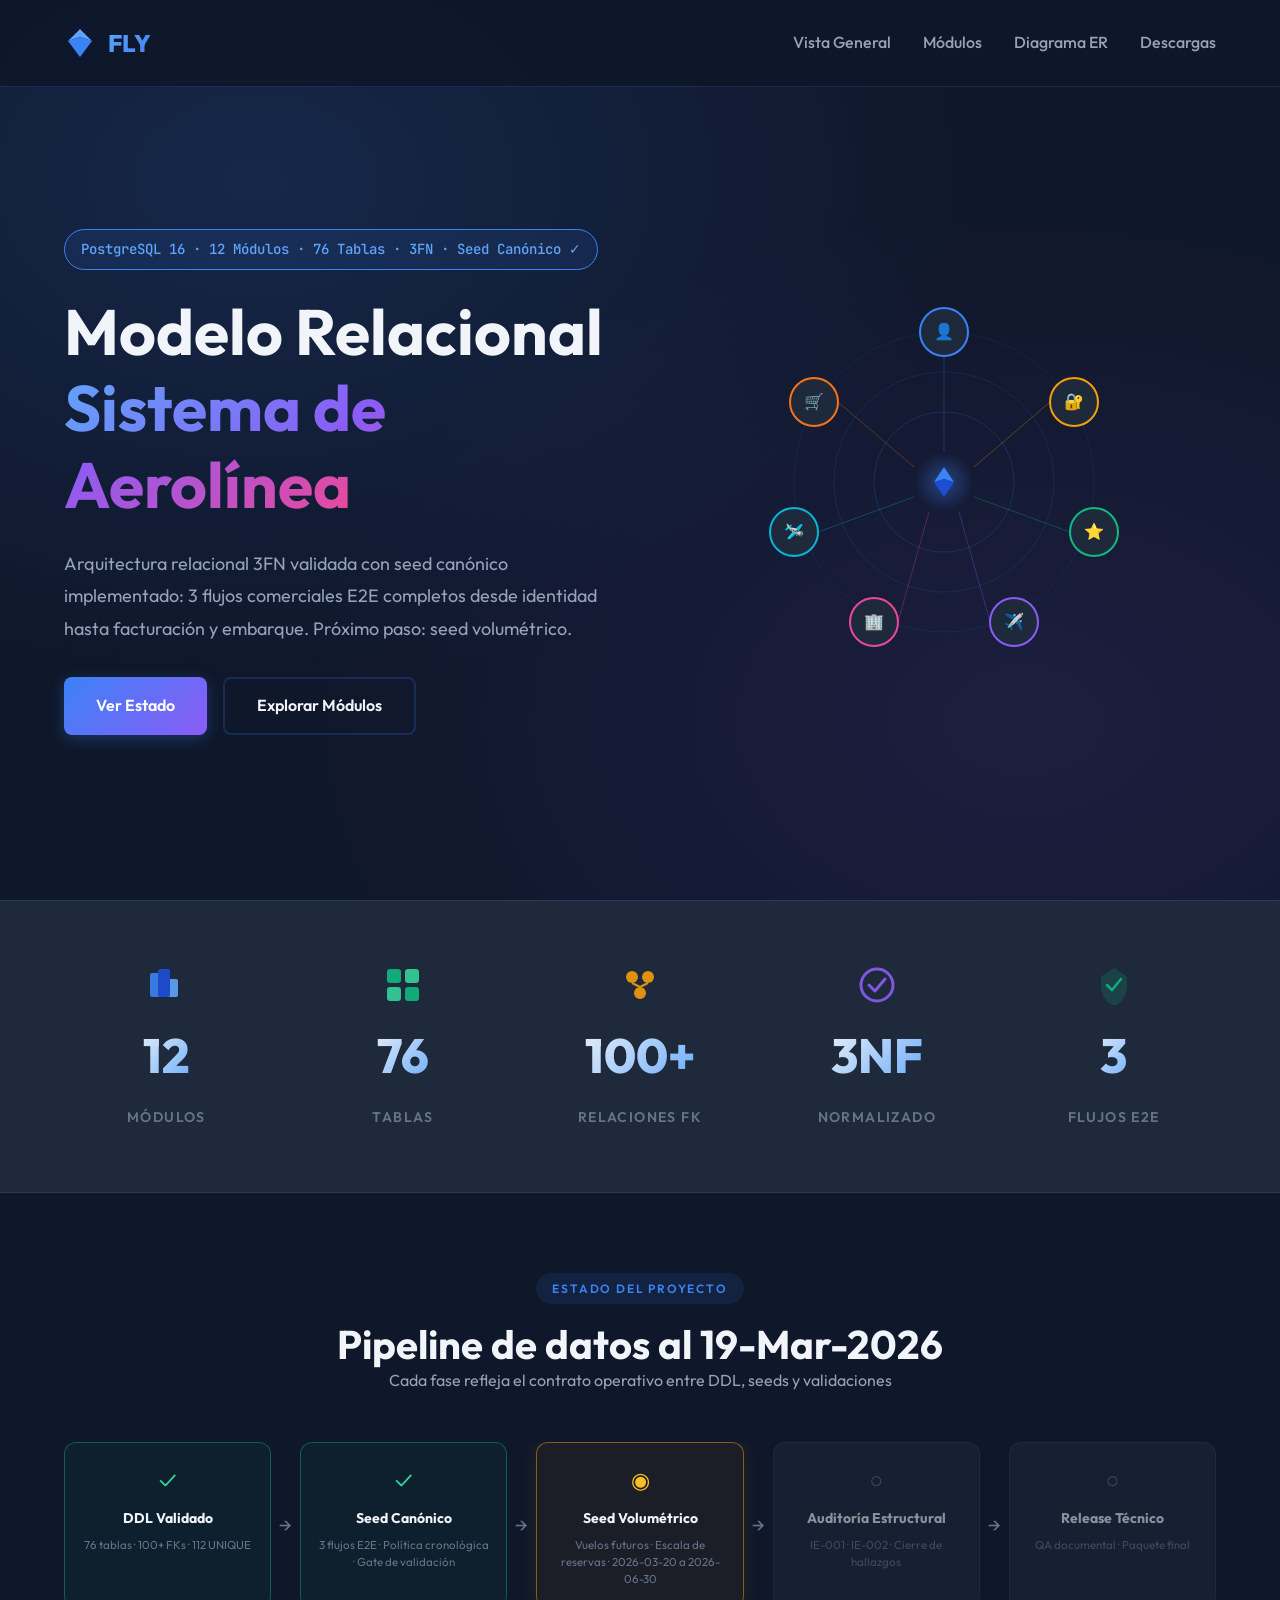
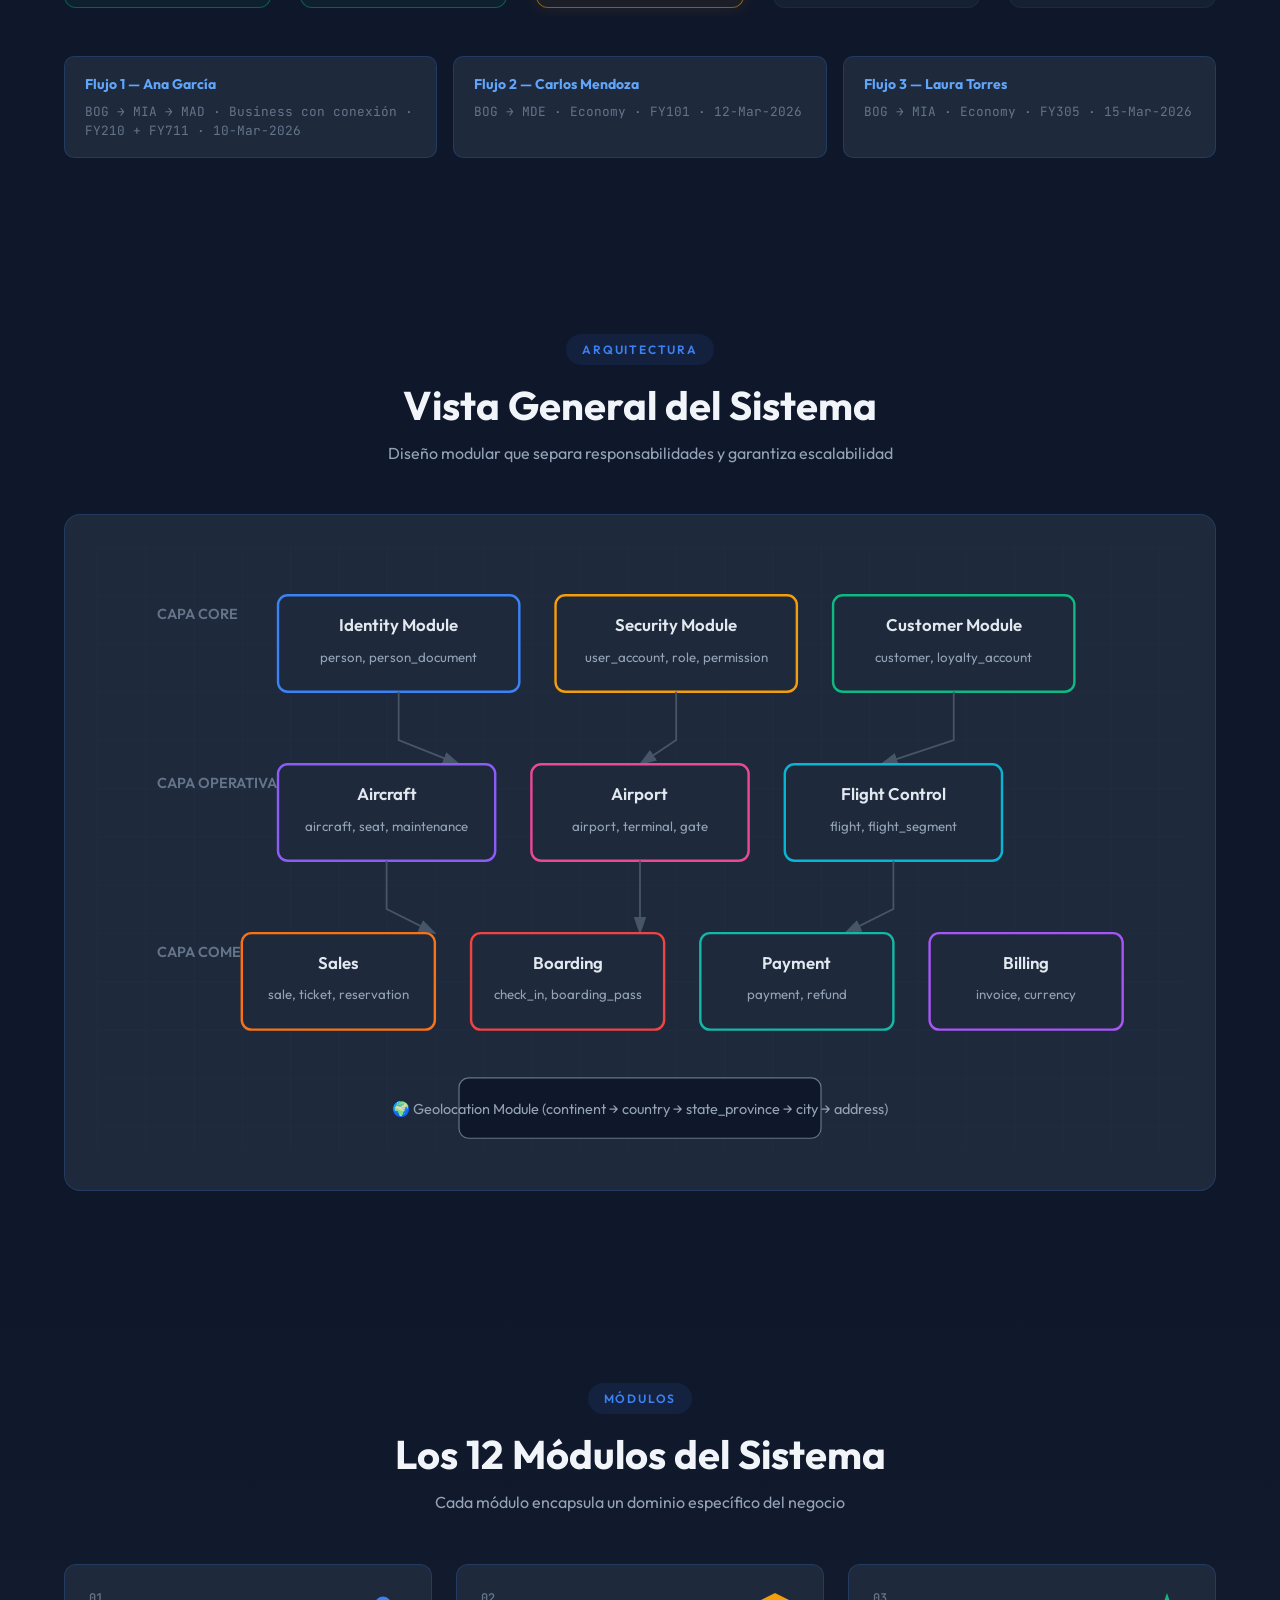
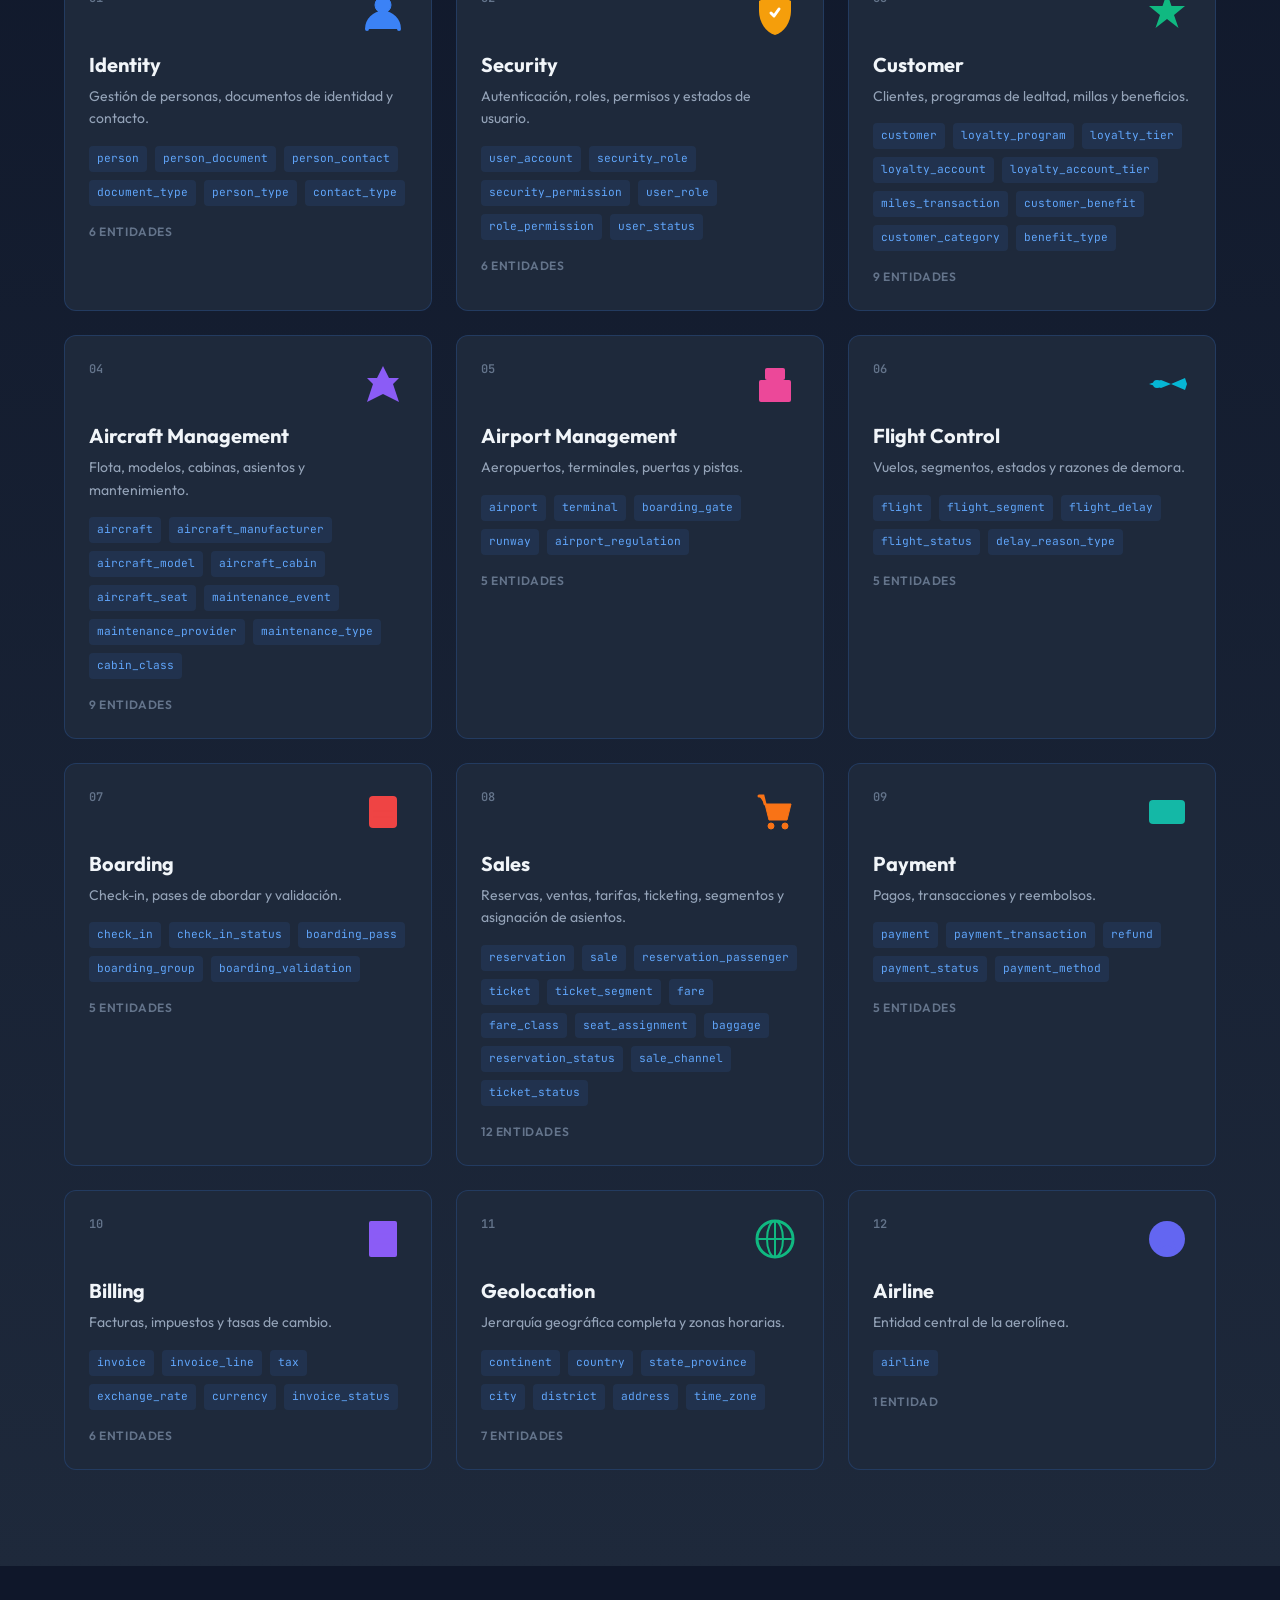
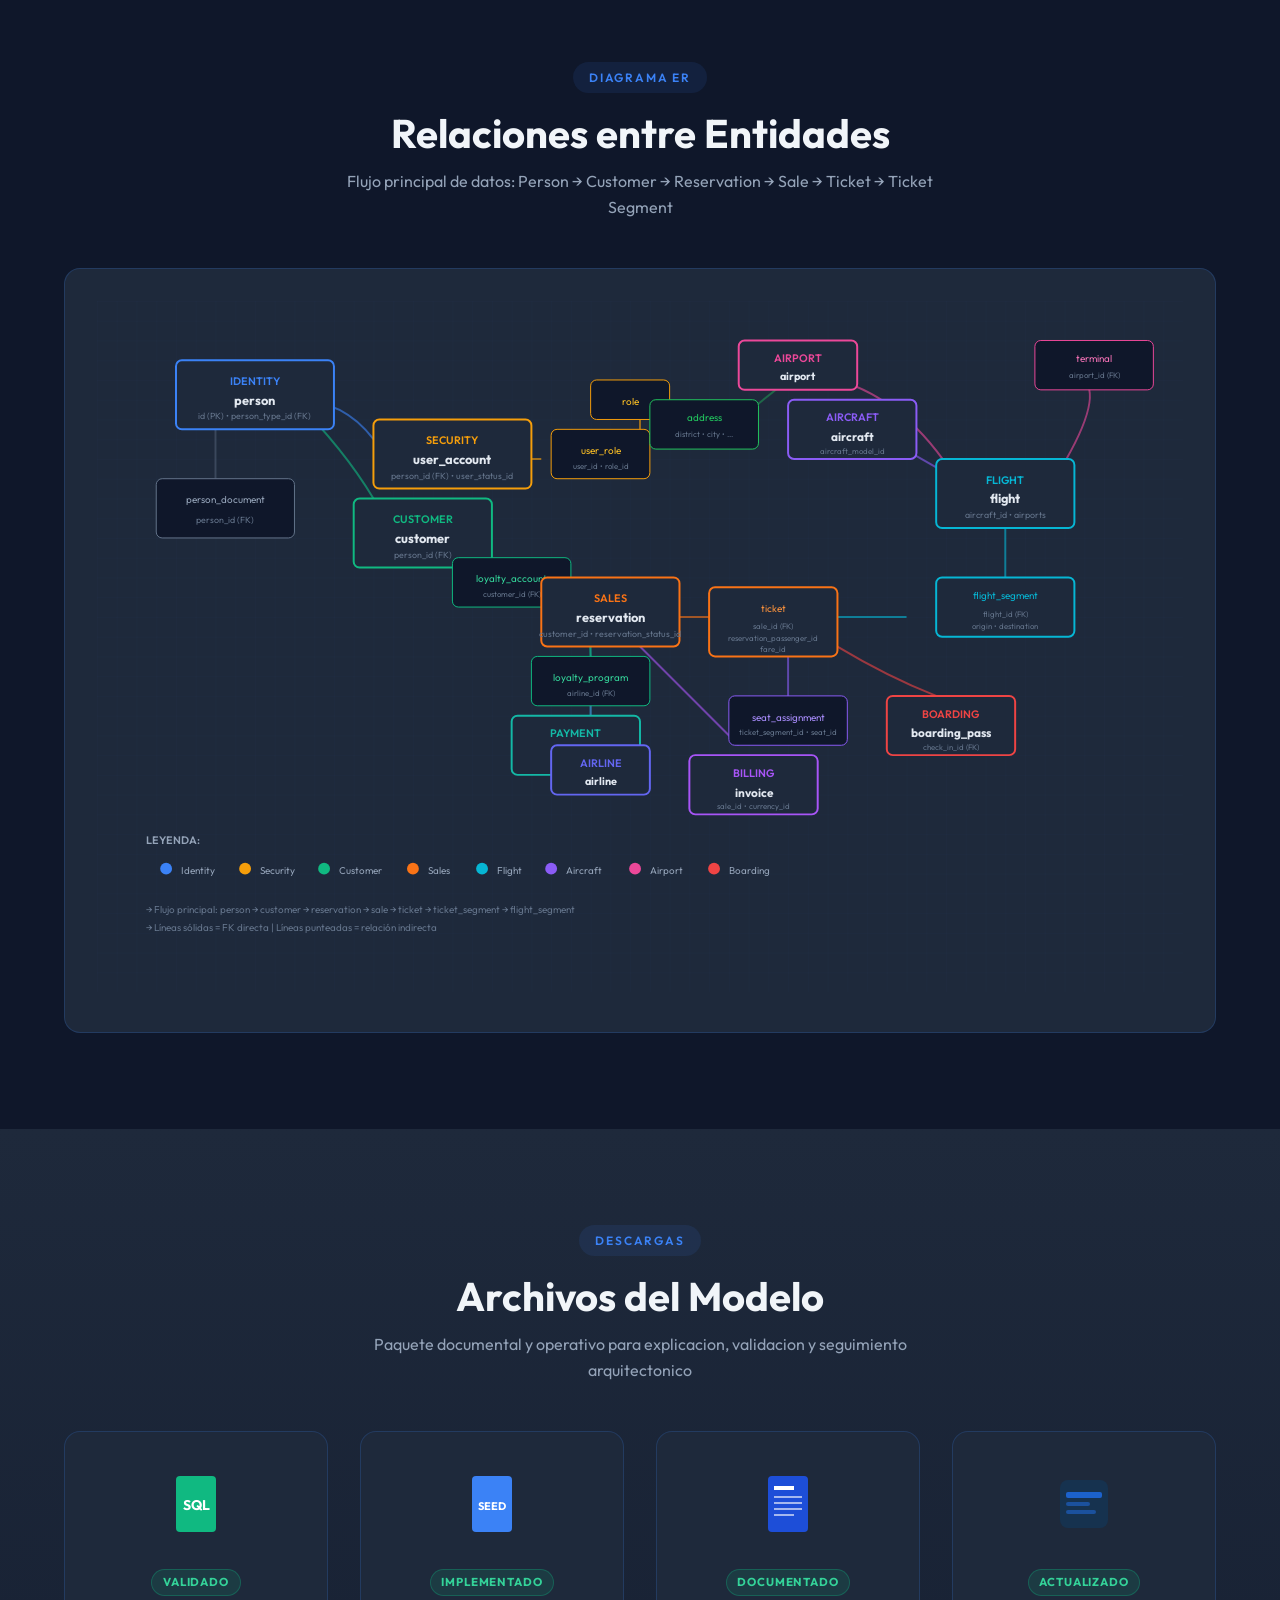
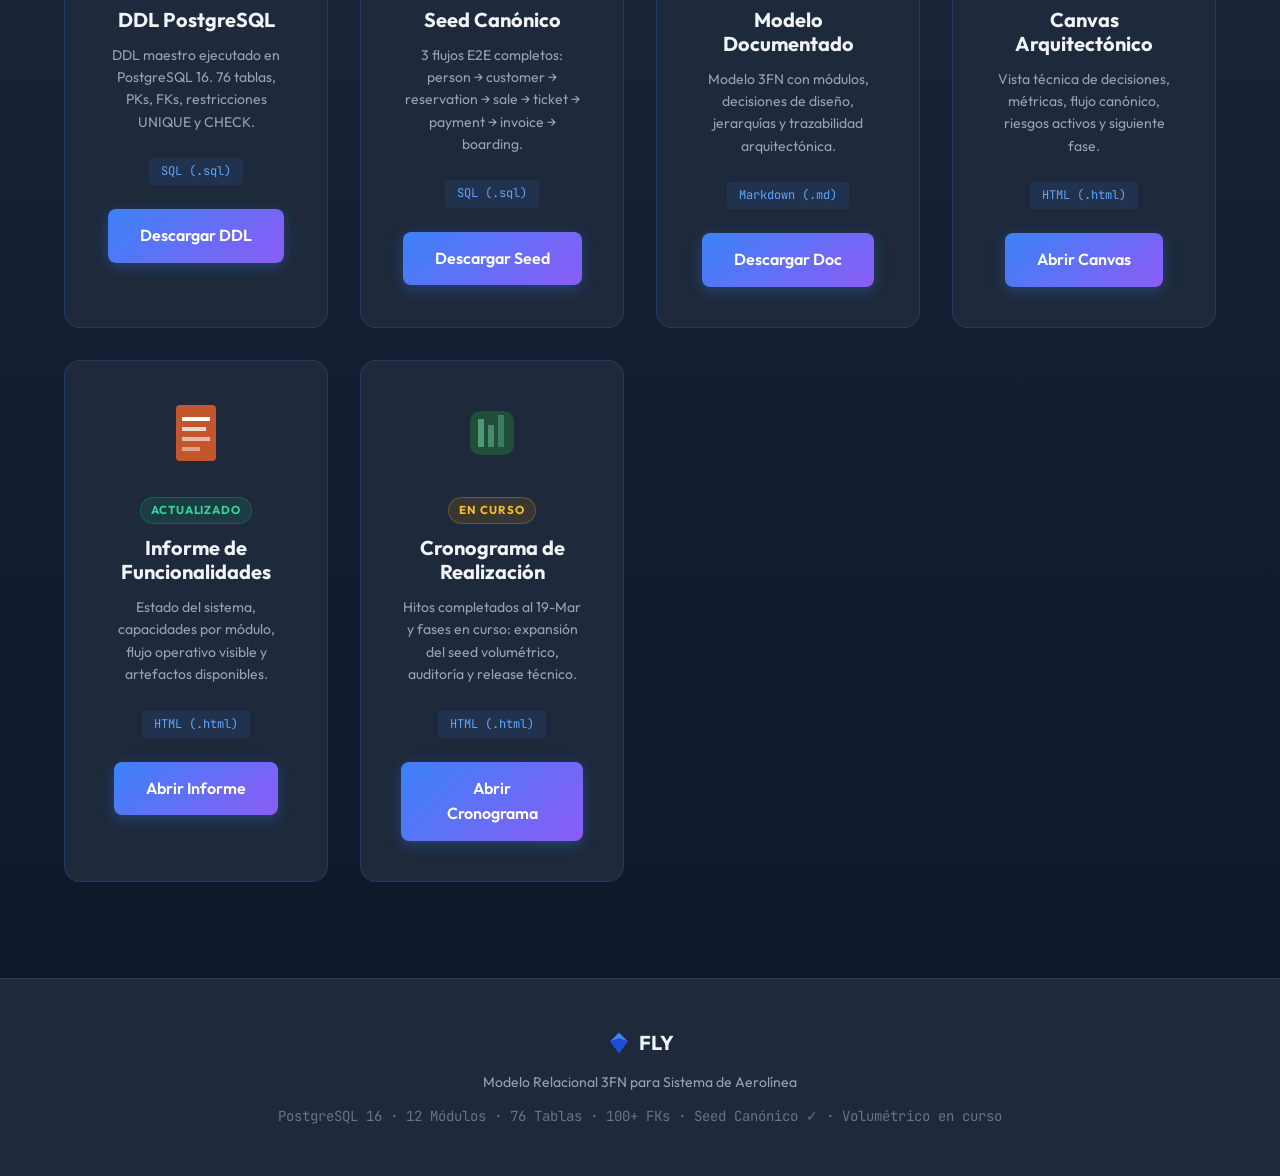
==== app/landing/index.html @ 7226c68f "Cambios - 2026-03-19" ====
<!DOCTYPE html>
<html lang="es">
<head>
    <meta charset="UTF-8">
    <meta name="viewport" content="width=device-width, initial-scale=1.0">
    <title>Sistema FLY - Modelo Relacional 3FN de Aerolínea</title>
    <link rel="stylesheet" href="styles.css">
    <link href="https://fonts.googleapis.com/css2?family=Outfit:wght@300;400;500;600;700;800&family=JetBrains+Mono:wght@400;500&display=swap" rel="stylesheet">
</head>
<body>
    <!-- Hero Section -->
    <header class="hero">
        <nav class="nav">
            <div class="logo">
                <svg class="logo-icon" width="32" height="32" viewBox="0 0 32 32" fill="none">
                    <path d="M16 2L4 14L16 10L28 14L16 2Z" fill="url(#plane-gradient)"/>
                    <path d="M16 10L4 14L16 30L28 14L16 10Z" fill="url(#plane-gradient-2)"/>
                    <defs>
                        <linearGradient id="plane-gradient" x1="4" y1="2" x2="28" y2="14">
                            <stop stop-color="#60A5FA"/>
                            <stop offset="1" stop-color="#3B82F6"/>
                        </linearGradient>
                        <linearGradient id="plane-gradient-2" x1="4" y1="14" x2="28" y2="30">
                            <stop stop-color="#3B82F6"/>
                            <stop offset="1" stop-color="#1D4ED8"/>
                        </linearGradient>
                    </defs>
                </svg>
                <span class="logo-text">FLY</span>
            </div>
            <ul class="nav-links">
                <li><a href="#overview">Vista General</a></li>
                <li><a href="#modules">Módulos</a></li>
                <li><a href="#diagram">Diagrama ER</a></li>
                <li><a href="#downloads">Descargas</a></li>
            </ul>
        </nav>
        
        <div class="hero-content">
            <div class="hero-badge">PostgreSQL 16 · 12 Módulos · 76 Tablas · 3FN · Seed Canónico ✓</div>
            <h1 class="hero-title">
                Modelo Relacional<br>
                <span class="gradient-text">Sistema de Aerolínea</span>
            </h1>
            <p class="hero-description">
                Arquitectura relacional 3FN validada con seed canónico implementado: 3 flujos comerciales E2E completos
                desde identidad hasta facturación y embarque. Próximo paso: seed volumétrico.
            </p>
            <div class="hero-actions">
                <a href="#status" class="btn btn-primary">Ver Estado</a>
                <a href="#modules" class="btn btn-secondary">Explorar Módulos</a>
            </div>
        </div>
        
        <!-- Hero SVG Illustration -->
        <div class="hero-visual">
            <svg viewBox="0 0 500 400" class="hero-svg">
                <!-- Background circles -->
                <circle cx="250" cy="200" r="150" fill="none" stroke="rgba(59,130,246,0.1)" stroke-width="1" class="orbit orbit-1"/>
                <circle cx="250" cy="200" r="110" fill="none" stroke="rgba(59,130,246,0.15)" stroke-width="1" class="orbit orbit-2"/>
                <circle cx="250" cy="200" r="70" fill="none" stroke="rgba(59,130,246,0.2)" stroke-width="1" class="orbit orbit-3"/>
                
                <!-- Center plane icon -->
                <g transform="translate(225, 175)">
                    <circle cx="25" cy="25" r="30" fill="url(#center-glow)"/>
                    <path d="M25 10L15 25L25 22L35 25L25 10Z" fill="#3B82F6"/>
                    <path d="M25 22L15 25L25 40L35 25L25 22Z" fill="#1D4ED8"/>
                </g>
                
                <!-- Module nodes on orbits -->
                <g class="module-nodes">
                    <!-- Identity -->
                    <g class="node node-1" transform="translate(250, 50)">
                        <circle r="24" fill="#1E293B" stroke="#3B82F6" stroke-width="2"/>
                        <text y="5" text-anchor="middle" fill="#E2E8F0" font-size="16">👤</text>
                    </g>
                    <!-- Security -->
                    <g class="node node-2" transform="translate(380, 120)">
                        <circle r="24" fill="#1E293B" stroke="#F59E0B" stroke-width="2"/>
                        <text y="5" text-anchor="middle" fill="#E2E8F0" font-size="16">🔐</text>
                    </g>
                    <!-- Customer -->
                    <g class="node node-3" transform="translate(400, 250)">
                        <circle r="24" fill="#1E293B" stroke="#10B981" stroke-width="2"/>
                        <text y="5" text-anchor="middle" fill="#E2E8F0" font-size="16">⭐</text>
                    </g>
                    <!-- Aircraft -->
                    <g class="node node-4" transform="translate(320, 340)">
                        <circle r="24" fill="#1E293B" stroke="#8B5CF6" stroke-width="2"/>
                        <text y="5" text-anchor="middle" fill="#E2E8F0" font-size="16">✈️</text>
                    </g>
                    <!-- Airport -->
                    <g class="node node-5" transform="translate(180, 340)">
                        <circle r="24" fill="#1E293B" stroke="#EC4899" stroke-width="2"/>
                        <text y="5" text-anchor="middle" fill="#E2E8F0" font-size="16">🏢</text>
                    </g>
                    <!-- Flight -->
                    <g class="node node-6" transform="translate(100, 250)">
                        <circle r="24" fill="#1E293B" stroke="#06B6D4" stroke-width="2"/>
                        <text y="5" text-anchor="middle" fill="#E2E8F0" font-size="16">🛩️</text>
                    </g>
                    <!-- Sales -->
                    <g class="node node-7" transform="translate(120, 120)">
                        <circle r="24" fill="#1E293B" stroke="#F97316" stroke-width="2"/>
                        <text y="5" text-anchor="middle" fill="#E2E8F0" font-size="16">🛒</text>
                    </g>
                </g>
                
                <!-- Connection lines -->
                <g class="connections" stroke-width="1" fill="none" opacity="0.3">
                    <line x1="250" y1="74" x2="250" y2="170" stroke="#3B82F6"/>
                    <line x1="356" y1="120" x2="280" y2="185" stroke="#F59E0B"/>
                    <line x1="376" y1="250" x2="280" y2="215" stroke="#10B981"/>
                    <line x1="296" y1="340" x2="265" y2="230" stroke="#8B5CF6"/>
                    <line x1="204" y1="340" x2="235" y2="230" stroke="#EC4899"/>
                    <line x1="124" y1="250" x2="220" y2="215" stroke="#06B6D4"/>
                    <line x1="144" y1="120" x2="220" y2="185" stroke="#F97316"/>
                </g>
                
                <defs>
                    <radialGradient id="center-glow">
                        <stop offset="0%" stop-color="rgba(59,130,246,0.4)"/>
                        <stop offset="100%" stop-color="rgba(59,130,246,0)"/>
                    </radialGradient>
                </defs>
            </svg>
        </div>
    </header>

    <!-- Stats Section -->
    <section class="stats">
        <div class="stat-card">
            <svg width="40" height="40" viewBox="0 0 40 40" fill="none">
                <rect x="4" y="8" width="12" height="24" rx="2" fill="#3B82F6"/>
                <rect x="20" y="14" width="12" height="18" rx="2" fill="#60A5FA"/>
                <rect x="12" y="4" width="12" height="28" rx="2" fill="#1D4ED8"/>
            </svg>
            <span class="stat-number">12</span>
            <span class="stat-label">Módulos</span>
        </div>
        <div class="stat-card">
            <svg width="40" height="40" viewBox="0 0 40 40" fill="none">
                <rect x="4" y="4" width="14" height="14" rx="3" fill="#10B981"/>
                <rect x="22" y="4" width="14" height="14" rx="3" fill="#34D399"/>
                <rect x="4" y="22" width="14" height="14" rx="3" fill="#34D399"/>
                <rect x="22" y="22" width="14" height="14" rx="3" fill="#10B981"/>
            </svg>
            <span class="stat-number">76</span>
            <span class="stat-label">Tablas</span>
        </div>
        <div class="stat-card">
            <svg width="40" height="40" viewBox="0 0 40 40" fill="none">
                <circle cx="12" cy="12" r="6" fill="#F59E0B"/>
                <circle cx="28" cy="12" r="6" fill="#F59E0B"/>
                <circle cx="20" cy="28" r="6" fill="#F59E0B"/>
                <line x1="12" y1="18" x2="20" y2="22" stroke="#F59E0B" stroke-width="2"/>
                <line x1="28" y1="18" x2="20" y2="22" stroke="#F59E0B" stroke-width="2"/>
            </svg>
            <span class="stat-number">100+</span>
            <span class="stat-label">Relaciones FK</span>
        </div>
        <div class="stat-card">
            <svg width="40" height="40" viewBox="0 0 40 40" fill="none">
                <circle cx="20" cy="20" r="16" fill="none" stroke="#8B5CF6" stroke-width="3"/>
                <path d="M12 20L18 26L28 14" stroke="#8B5CF6" stroke-width="3" stroke-linecap="round" stroke-linejoin="round"/>
            </svg>
            <span class="stat-number">3NF</span>
            <span class="stat-label">Normalizado</span>
        </div>
        <div class="stat-card">
            <svg width="40" height="40" viewBox="0 0 40 40" fill="none">
                <path d="M20 4L8 12V20C8 29.4 13.2 37.8 20 40C26.8 37.8 32 29.4 32 20V12L20 4Z" fill="#10B981" opacity="0.2" stroke="#10B981" stroke-width="2"/>
                <path d="M13 20L18 25L27 14" stroke="#10B981" stroke-width="2.5" stroke-linecap="round" stroke-linejoin="round"/>
            </svg>
            <span class="stat-number">3</span>
            <span class="stat-label">Flujos E2E</span>
        </div>
    </section>

    <!-- Status Section -->
    <section id="status" class="project-status">
        <div class="status-header">
            <span class="section-tag">Estado del Proyecto</span>
            <h2>Pipeline de datos al 19-Mar-2026</h2>
            <p>Cada fase refleja el contrato operativo entre DDL, seeds y validaciones</p>
        </div>
        <div class="status-phases">
            <div class="phase phase-done">
                <div class="phase-icon">✓</div>
                <div class="phase-name">DDL Validado</div>
                <div class="phase-detail">76 tablas · 100+ FKs · 112 UNIQUE</div>
            </div>
            <div class="phase-arrow">→</div>
            <div class="phase phase-done">
                <div class="phase-icon">✓</div>
                <div class="phase-name">Seed Canónico</div>
                <div class="phase-detail">3 flujos E2E · Política cronológica · Gate de validación</div>
            </div>
            <div class="phase-arrow">→</div>
            <div class="phase phase-active">
                <div class="phase-icon pulse">◉</div>
                <div class="phase-name">Seed Volumétrico</div>
                <div class="phase-detail">Vuelos futuros · Escala de reservas · 2026-03-20 a 2026-06-30</div>
            </div>
            <div class="phase-arrow">→</div>
            <div class="phase phase-pending">
                <div class="phase-icon">○</div>
                <div class="phase-name">Auditoría Estructural</div>
                <div class="phase-detail">IE-001 · IE-002 · Cierre de hallazgos</div>
            </div>
            <div class="phase-arrow">→</div>
            <div class="phase phase-pending">
                <div class="phase-icon">○</div>
                <div class="phase-name">Release Técnico</div>
                <div class="phase-detail">QA documental · Paquete final</div>
            </div>
        </div>
        <div class="status-flows">
            <div class="flow-card">
                <div class="flow-label">Flujo 1 — Ana García</div>
                <div class="flow-route">BOG → MIA → MAD · Business con conexión · FY210 + FY711 · 10-Mar-2026</div>
            </div>
            <div class="flow-card">
                <div class="flow-label">Flujo 2 — Carlos Mendoza</div>
                <div class="flow-route">BOG → MDE · Economy · FY101 · 12-Mar-2026</div>
            </div>
            <div class="flow-card">
                <div class="flow-label">Flujo 3 — Laura Torres</div>
                <div class="flow-route">BOG → MIA · Economy · FY305 · 15-Mar-2026</div>
            </div>
        </div>
    </section>

    <!-- Overview Section -->
    <section id="overview" class="overview">
        <div class="section-header">
            <span class="section-tag">Arquitectura</span>
            <h2>Vista General del Sistema</h2>
            <p>Diseño modular que separa responsabilidades y garantiza escalabilidad</p>
        </div>
        
        <div class="architecture-diagram">
            <svg viewBox="0 0 900 500" class="arch-svg">
                <!-- Background grid -->
                <defs>
                    <pattern id="grid" width="40" height="40" patternUnits="userSpaceOnUse">
                        <path d="M 40 0 L 0 0 0 40" fill="none" stroke="rgba(59,130,246,0.05)" stroke-width="1"/>
                    </pattern>
                </defs>
                <rect width="100%" height="100%" fill="url(#grid)"/>
                
                <!-- Layer labels -->
                <text x="50" y="60" fill="#64748B" font-size="12" font-weight="600">CAPA CORE</text>
                <text x="50" y="200" fill="#64748B" font-size="12" font-weight="600">CAPA OPERATIVA</text>
                <text x="50" y="340" fill="#64748B" font-size="12" font-weight="600">CAPA COMERCIAL</text>
                
                <!-- Core Layer -->
                <g class="layer-core">
                    <rect x="150" y="40" width="200" height="80" rx="8" fill="#1E293B" stroke="#3B82F6" stroke-width="2"/>
                    <text x="250" y="70" text-anchor="middle" fill="#E2E8F0" font-size="14" font-weight="600">Identity Module</text>
                    <text x="250" y="95" text-anchor="middle" fill="#94A3B8" font-size="11">person, person_document</text>
                    
                    <rect x="380" y="40" width="200" height="80" rx="8" fill="#1E293B" stroke="#F59E0B" stroke-width="2"/>
                    <text x="480" y="70" text-anchor="middle" fill="#E2E8F0" font-size="14" font-weight="600">Security Module</text>
                    <text x="480" y="95" text-anchor="middle" fill="#94A3B8" font-size="11">user_account, role, permission</text>
                    
                    <rect x="610" y="40" width="200" height="80" rx="8" fill="#1E293B" stroke="#10B981" stroke-width="2"/>
                    <text x="710" y="70" text-anchor="middle" fill="#E2E8F0" font-size="14" font-weight="600">Customer Module</text>
                    <text x="710" y="95" text-anchor="middle" fill="#94A3B8" font-size="11">customer, loyalty_account</text>
                </g>
                
                <!-- Arrows Core to Operations -->
                <g class="arrows" stroke="#475569" stroke-width="1.5" fill="none">
                    <path d="M250 120 L250 160 L300 180" marker-end="url(#arrowhead)"/>
                    <path d="M480 120 L480 160 L450 180" marker-end="url(#arrowhead)"/>
                    <path d="M710 120 L710 160 L650 180" marker-end="url(#arrowhead)"/>
                </g>
                
                <!-- Operations Layer -->
                <g class="layer-ops">
                    <rect x="150" y="180" width="180" height="80" rx="8" fill="#1E293B" stroke="#8B5CF6" stroke-width="2"/>
                    <text x="240" y="210" text-anchor="middle" fill="#E2E8F0" font-size="14" font-weight="600">Aircraft</text>
                    <text x="240" y="235" text-anchor="middle" fill="#94A3B8" font-size="11">aircraft, seat, maintenance</text>
                    
                    <rect x="360" y="180" width="180" height="80" rx="8" fill="#1E293B" stroke="#EC4899" stroke-width="2"/>
                    <text x="450" y="210" text-anchor="middle" fill="#E2E8F0" font-size="14" font-weight="600">Airport</text>
                    <text x="450" y="235" text-anchor="middle" fill="#94A3B8" font-size="11">airport, terminal, gate</text>
                    
                    <rect x="570" y="180" width="180" height="80" rx="8" fill="#1E293B" stroke="#06B6D4" stroke-width="2"/>
                    <text x="660" y="210" text-anchor="middle" fill="#E2E8F0" font-size="14" font-weight="600">Flight Control</text>
                    <text x="660" y="235" text-anchor="middle" fill="#94A3B8" font-size="11">flight, flight_segment</text>
                </g>
                
                <!-- Arrows Ops to Commercial -->
                <g class="arrows" stroke="#475569" stroke-width="1.5" fill="none">
                    <path d="M240 260 L240 300 L280 320" marker-end="url(#arrowhead)"/>
                    <path d="M450 260 L450 320" marker-end="url(#arrowhead)"/>
                    <path d="M660 260 L660 300 L620 320" marker-end="url(#arrowhead)"/>
                </g>
                
                <!-- Commercial Layer -->
                <g class="layer-commercial">
                    <rect x="120" y="320" width="160" height="80" rx="8" fill="#1E293B" stroke="#F97316" stroke-width="2"/>
                    <text x="200" y="350" text-anchor="middle" fill="#E2E8F0" font-size="14" font-weight="600">Sales</text>
                    <text x="200" y="375" text-anchor="middle" fill="#94A3B8" font-size="11">sale, ticket, reservation</text>
                    
                    <rect x="310" y="320" width="160" height="80" rx="8" fill="#1E293B" stroke="#EF4444" stroke-width="2"/>
                    <text x="390" y="350" text-anchor="middle" fill="#E2E8F0" font-size="14" font-weight="600">Boarding</text>
                    <text x="390" y="375" text-anchor="middle" fill="#94A3B8" font-size="11">check_in, boarding_pass</text>
                    
                    <rect x="500" y="320" width="160" height="80" rx="8" fill="#1E293B" stroke="#14B8A6" stroke-width="2"/>
                    <text x="580" y="350" text-anchor="middle" fill="#E2E8F0" font-size="14" font-weight="600">Payment</text>
                    <text x="580" y="375" text-anchor="middle" fill="#94A3B8" font-size="11">payment, refund</text>
                    
                    <rect x="690" y="320" width="160" height="80" rx="8" fill="#1E293B" stroke="#A855F7" stroke-width="2"/>
                    <text x="770" y="350" text-anchor="middle" fill="#E2E8F0" font-size="14" font-weight="600">Billing</text>
                    <text x="770" y="375" text-anchor="middle" fill="#94A3B8" font-size="11">invoice, currency</text>
                </g>
                
                <!-- Support modules (bottom) -->
                <g class="layer-support">
                    <rect x="300" y="440" width="300" height="50" rx="8" fill="#0F172A" stroke="#64748B" stroke-width="1"/>
                    <text x="450" y="470" text-anchor="middle" fill="#94A3B8" font-size="12">🌍 Geolocation Module (continent → country → state_province → city → address)</text>
                </g>
                
                <!-- Arrow marker -->
                <defs>
                    <marker id="arrowhead" markerWidth="10" markerHeight="7" refX="9" refY="3.5" orient="auto">
                        <polygon points="0 0, 10 3.5, 0 7" fill="#475569"/>
                    </marker>
                </defs>
            </svg>
        </div>
    </section>

    <!-- Modules Section -->
    <section id="modules" class="modules">
        <div class="section-header">
            <span class="section-tag">Módulos</span>
            <h2>Los 12 Módulos del Sistema</h2>
            <p>Cada módulo encapsula un dominio específico del negocio</p>
        </div>
        
        <div class="modules-grid">
            <article class="module-card" data-module="identity">
                <div class="module-header">
                    <div class="module-number">01</div>
                    <svg class="module-icon" width="48" height="48" viewBox="0 0 48 48" fill="none">
                        <circle cx="24" cy="16" r="8" fill="#3B82F6"/>
                        <path d="M8 40C8 31.16 15.16 24 24 24C32.84 24 40 31.16 40 40" stroke="#3B82F6" stroke-width="4" stroke-linecap="round"/>
                    </svg>
                </div>
                <h3>Identity</h3>
                <p>Gestión de personas, documentos de identidad y contacto.</p>
                <div class="module-entities">
                    <span>person</span>
                    <span>person_document</span>
                    <span>person_contact</span>
                    <span>document_type</span>
                    <span>person_type</span>
                    <span>contact_type</span>
                </div>
                <div class="module-count">6 entidades</div>
            </article>
            
            <article class="module-card" data-module="security">
                <div class="module-header">
                    <div class="module-number">02</div>
                    <svg class="module-icon" width="48" height="48" viewBox="0 0 48 48" fill="none">
                        <path d="M24 4L8 12V22C8 33.1 14.84 43.32 24 46C33.16 43.32 40 33.1 40 22V12L24 4Z" fill="#F59E0B"/>
                        <path d="M20 24L23 27L28 20" stroke="white" stroke-width="3" stroke-linecap="round" stroke-linejoin="round"/>
                    </svg>
                </div>
                <h3>Security</h3>
                <p>Autenticación, roles, permisos y estados de usuario.</p>
                <div class="module-entities">
                    <span>user_account</span>
                    <span>security_role</span>
                    <span>security_permission</span>
                    <span>user_role</span>
                    <span>role_permission</span>
                    <span>user_status</span>
                </div>
                <div class="module-count">6 entidades</div>
            </article>
            
            <article class="module-card" data-module="customer">
                <div class="module-header">
                    <div class="module-number">03</div>
                    <svg class="module-icon" width="48" height="48" viewBox="0 0 48 48" fill="none">
                        <path d="M24 4L28.5 17H42L31 26L35.5 39L24 30L12.5 39L17 26L6 17H19.5L24 4Z" fill="#10B981"/>
                    </svg>
                </div>
                <h3>Customer</h3>
                <p>Clientes, programas de lealtad, millas y beneficios.</p>
                <div class="module-entities">
                    <span>customer</span>
                    <span>loyalty_program</span>
                    <span>loyalty_tier</span>
                    <span>loyalty_account</span>
                    <span>loyalty_account_tier</span>
                    <span>miles_transaction</span>
                    <span>customer_benefit</span>
                    <span>customer_category</span>
                    <span>benefit_type</span>
                </div>
                <div class="module-count">9 entidades</div>
            </article>
            
            <article class="module-card" data-module="aircraft">
                <div class="module-header">
                    <div class="module-number">04</div>
                    <svg class="module-icon" width="48" height="48" viewBox="0 0 48 48" fill="none">
                        <path d="M24 6L18 18H8L14 24L8 42L24 34L40 42L34 24L40 18H30L24 6Z" fill="#8B5CF6"/>
                    </svg>
                </div>
                <h3>Aircraft Management</h3>
                <p>Flota, modelos, cabinas, asientos y mantenimiento.</p>
                <div class="module-entities">
                    <span>aircraft</span>
                    <span>aircraft_manufacturer</span>
                    <span>aircraft_model</span>
                    <span>aircraft_cabin</span>
                    <span>aircraft_seat</span>
                    <span>maintenance_event</span>
                    <span>maintenance_provider</span>
                    <span>maintenance_type</span>
                    <span>cabin_class</span>
                </div>
                <div class="module-count">9 entidades</div>
            </article>
            
            <article class="module-card" data-module="airport">
                <div class="module-header">
                    <div class="module-number">05</div>
                    <svg class="module-icon" width="48" height="48" viewBox="0 0 48 48" fill="none">
                        <rect x="8" y="20" width="32" height="22" rx="2" fill="#EC4899"/>
                        <rect x="14" y="8" width="20" height="12" rx="2" fill="#EC4899"/>
                        <rect x="12" y="26" width="6" height="8" fill="#1E293B"/>
                        <rect x="21" y="26" width="6" height="8" fill="#1E293B"/>
                        <rect x="30" y="26" width="6" height="8" fill="#1E293B"/>
                    </svg>
                </div>
                <h3>Airport Management</h3>
                <p>Aeropuertos, terminales, puertas y pistas.</p>
                <div class="module-entities">
                    <span>airport</span>
                    <span>terminal</span>
                    <span>boarding_gate</span>
                    <span>runway</span>
                    <span>airport_regulation</span>
                </div>
                <div class="module-count">5 entidades</div>
            </article>
            
            <article class="module-card" data-module="flight">
                <div class="module-header">
                    <div class="module-number">06</div>
                    <svg class="module-icon" width="48" height="48" viewBox="0 0 48 48" fill="none">
                        <path d="M42 18L28 24L18 20L6 24L18 28L28 24L42 30L44 24L42 18Z" fill="#06B6D4"/>
                        <circle cx="14" cy="24" r="4" fill="#06B6D4"/>
                    </svg>
                </div>
                <h3>Flight Control</h3>
                <p>Vuelos, segmentos, estados y razones de demora.</p>
                <div class="module-entities">
                    <span>flight</span>
                    <span>flight_segment</span>
                    <span>flight_delay</span>
                    <span>flight_status</span>
                    <span>delay_reason_type</span>
                </div>
                <div class="module-count">5 entidades</div>
            </article>
            
            <article class="module-card" data-module="boarding">
                <div class="module-header">
                    <div class="module-number">07</div>
                    <svg class="module-icon" width="48" height="48" viewBox="0 0 48 48" fill="none">
                        <rect x="10" y="8" width="28" height="32" rx="4" fill="#EF4444"/>
                        <rect x="14" y="14" width="12" height="4" fill="white"/>
                        <rect x="14" y="22" width="20" height="2" fill="white" opacity="0.6"/>
                        <rect x="14" y="28" width="20" height="2" fill="white" opacity="0.6"/>
                        <rect x="28" y="32" width="8" height="4" fill="white"/>
                    </svg>
                </div>
                <h3>Boarding</h3>
                <p>Check-in, pases de abordar y validación.</p>
                <div class="module-entities">
                    <span>check_in</span>
                    <span>check_in_status</span>
                    <span>boarding_pass</span>
                    <span>boarding_group</span>
                    <span>boarding_validation</span>
                </div>
                <div class="module-count">5 entidades</div>
            </article>
            
            <article class="module-card" data-module="sales">
                <div class="module-header">
                    <div class="module-number">08</div>
                    <svg class="module-icon" width="48" height="48" viewBox="0 0 48 48" fill="none">
                        <path d="M14 16H40L36 32H18L14 16Z" fill="#F97316"/>
                        <circle cx="20" cy="38" r="3" fill="#F97316"/>
                        <circle cx="34" cy="38" r="3" fill="#F97316"/>
                        <path d="M8 8H12L14 16" stroke="#F97316" stroke-width="3" stroke-linecap="round"/>
                    </svg>
                </div>
                <h3>Sales</h3>
                <p>Reservas, ventas, tarifas, ticketing, segmentos y asignación de asientos.</p>
                <div class="module-entities">
                    <span>reservation</span>
                    <span>sale</span>
                    <span>reservation_passenger</span>
                    <span>ticket</span>
                    <span>ticket_segment</span>
                    <span>fare</span>
                    <span>fare_class</span>
                    <span>seat_assignment</span>
                    <span>baggage</span>
                    <span>reservation_status</span>
                    <span>sale_channel</span>
                    <span>ticket_status</span>
                </div>
                <div class="module-count">12 entidades</div>
            </article>
            
            <article class="module-card" data-module="payment">
                <div class="module-header">
                    <div class="module-number">09</div>
                    <svg class="module-icon" width="48" height="48" viewBox="0 0 48 48" fill="none">
                        <rect x="6" y="12" width="36" height="24" rx="4" fill="#14B8A6"/>
                        <rect x="6" y="18" width="36" height="6" fill="#0D9488"/>
                        <rect x="10" y="28" width="12" height="4" rx="1" fill="white"/>
                    </svg>
                </div>
                <h3>Payment</h3>
                <p>Pagos, transacciones y reembolsos.</p>
                <div class="module-entities">
                    <span>payment</span>
                    <span>payment_transaction</span>
                    <span>refund</span>
                    <span>payment_status</span>
                    <span>payment_method</span>
                </div>
                <div class="module-count">5 entidades</div>
            </article>
            
            <article class="module-card" data-module="billing">
                <div class="module-header">
                    <div class="module-number">10</div>
                    <svg class="module-icon" width="48" height="48" viewBox="0 0 48 48" fill="none">
                        <rect x="10" y="6" width="28" height="36" rx="2" fill="#A855F7"/>
                        <rect x="14" y="12" width="16" height="3" fill="white"/>
                        <rect x="14" y="18" width="20" height="2" fill="white" opacity="0.5"/>
                        <rect x="14" y="23" width="20" height="2" fill="white" opacity="0.5"/>
                        <rect x="14" y="28" width="20" height="2" fill="white" opacity="0.5"/>
                        <rect x="24" y="34" width="10" height="4" fill="white"/>
                    </svg>
                </div>
                <h3>Billing</h3>
                <p>Facturas, impuestos y tasas de cambio.</p>
                <div class="module-entities">
                    <span>invoice</span>
                    <span>invoice_line</span>
                    <span>tax</span>
                    <span>exchange_rate</span>
                    <span>currency</span>
                    <span>invoice_status</span>
                </div>
                <div class="module-count">6 entidades</div>
            </article>
            
            <article class="module-card" data-module="geolocation">
                <div class="module-header">
                    <div class="module-number">11</div>
                    <svg class="module-icon" width="48" height="48" viewBox="0 0 48 48" fill="none">
                        <circle cx="24" cy="24" r="18" fill="none" stroke="#22C55E" stroke-width="3"/>
                        <ellipse cx="24" cy="24" rx="8" ry="18" fill="none" stroke="#22C55E" stroke-width="2"/>
                        <line x1="6" y1="24" x2="42" y2="24" stroke="#22C55E" stroke-width="2"/>
                        <line x1="24" y1="6" x2="24" y2="42" stroke="#22C55E" stroke-width="2"/>
                    </svg>
                </div>
                <h3>Geolocation</h3>
                <p>Jerarquía geográfica completa y zonas horarias.</p>
                <div class="module-entities">
                    <span>continent</span>
                    <span>country</span>
                    <span>state_province</span>
                    <span>city</span>
                    <span>district</span>
                    <span>address</span>
                    <span>time_zone</span>
                </div>
                <div class="module-count">7 entidades</div>
            </article>
            
            <article class="module-card" data-module="airline">
                <div class="module-header">
                    <div class="module-number">12</div>
                    <svg class="module-icon" width="48" height="48" viewBox="0 0 48 48" fill="none">
                        <circle cx="24" cy="24" r="18" fill="#6366F1"/>
                        <path d="M24 12L20 20H14L18 24L14 36L24 30L34 36L30 24L34 20H28L24 12Z" fill="white"/>
                    </svg>
                </div>
                <h3>Airline</h3>
                <p>Entidad central de la aerolínea.</p>
                <div class="module-entities">
                    <span>airline</span>
                </div>
                <div class="module-count">1 entidad</div>
            </article>
        </div>
    </section>

    <!-- ER Diagram Section -->
    <section id="diagram" class="er-diagram">
        <div class="section-header">
            <span class="section-tag">Diagrama ER</span>
            <h2>Relaciones entre Entidades</h2>
            <p>Flujo principal de datos: Person → Customer → Reservation → Sale → Ticket → Ticket Segment</p>
        </div>
        
        <div class="diagram-container">
            <svg viewBox="0 0 1100 700" class="er-svg">
                <!-- Background -->
                <defs>
                    <pattern id="er-grid" width="20" height="20" patternUnits="userSpaceOnUse">
                        <path d="M 20 0 L 0 0 0 20" fill="none" stroke="rgba(59,130,246,0.03)" stroke-width="1"/>
                    </pattern>
                    <filter id="glow">
                        <feGaussianBlur stdDeviation="2" result="coloredBlur"/>
                        <feMerge>
                            <feMergeNode in="coloredBlur"/>
                            <feMergeNode in="SourceGraphic"/>
                        </feMerge>
                    </filter>
                </defs>
                <rect width="100%" height="100%" fill="url(#er-grid)"/>
                
                <!-- Connection lines (behind entities) -->
                <g class="er-connections" stroke-width="2" fill="none">
                    <!-- person to user_account -->
                    <path d="M200 100 Q250 100 280 140" stroke="#3B82F6" opacity="0.6"/>
                    <!-- person to customer -->
                    <path d="M200 100 Q250 150 280 200" stroke="#10B981" opacity="0.6"/>
                    <!-- person to person_document -->
                    <path d="M120 130 L120 180" stroke="#64748B" opacity="0.4"/>
                    
                    <!-- user_account to user_role -->
                    <path d="M400 160 L450 160" stroke="#F59E0B" opacity="0.6"/>
                    <!-- role to user_role -->
                    <path d="M550 120 L550 160 L500 160" stroke="#F59E0B" opacity="0.6"/>
                    
                    <!-- customer to sale -->
                    <path d="M350 230 Q400 280 450 300" stroke="#F97316" opacity="0.6"/>
                    <!-- customer to loyalty_account -->
                    <path d="M350 230 L400 280" stroke="#10B981" opacity="0.6"/>
                    
                    <!-- sale to ticket -->
                    <path d="M550 320 L620 320" stroke="#F97316" opacity="0.6"/>
                    <!-- sale to payment -->
                    <path d="M500 350 L500 420" stroke="#14B8A6" opacity="0.6"/>
                    <!-- sale to invoice -->
                    <path d="M550 350 Q600 400 650 450" stroke="#A855F7" opacity="0.6"/>
                    
                    <!-- ticket to flight_segment -->
                    <path d="M750 320 L820 320" stroke="#06B6D4" opacity="0.6"/>
                    <!-- ticket to seat_assignment -->
                    <path d="M700 350 L700 400" stroke="#8B5CF6" opacity="0.6"/>
                    <!-- ticket to boarding_pass -->
                    <path d="M750 350 Q800 380 850 400" stroke="#EF4444" opacity="0.6"/>
                    
                    <!-- flight_segment to flight -->
                    <path d="M920 290 L920 220" stroke="#06B6D4" opacity="0.6"/>
                    <!-- flight to aircraft -->
                    <path d="M870 180 L800 140" stroke="#8B5CF6" opacity="0.6"/>
                    <!-- flight to airport (origin) -->
                    <path d="M870 180 Q820 100 750 80" stroke="#EC4899" opacity="0.6"/>
                    <!-- flight to airport (destination) -->
                    <path d="M970 180 Q1020 100 1000 80" stroke="#EC4899" opacity="0.6"/>
                    
                    <!-- airport to geolocation -->
                    <path d="M700 80 L650 120" stroke="#22C55E" opacity="0.4"/>
                    
                    <!-- loyalty_account to loyalty_program -->
                    <path d="M450 300 Q500 320 500 360" stroke="#10B981" opacity="0.4"/>
                    <!-- loyalty_program to airline -->
                    <path d="M500 400 L500 450" stroke="#6366F1" opacity="0.4"/>
                </g>
                
                <!-- Entity boxes -->
                <g class="er-entities">
                    <!-- IDENTITY MODULE -->
                    <g class="entity" transform="translate(80, 60)">
                        <rect width="160" height="70" rx="6" fill="#1E293B" stroke="#3B82F6" stroke-width="2"/>
                        <text x="80" y="25" text-anchor="middle" fill="#3B82F6" font-size="11" font-weight="600">IDENTITY</text>
                        <text x="80" y="45" text-anchor="middle" fill="#E2E8F0" font-size="13" font-weight="700">person</text>
                        <text x="80" y="60" text-anchor="middle" fill="#64748B" font-size="9">id (PK) • person_type_id (FK)</text>
                    </g>
                    
                    <g class="entity" transform="translate(60, 180)">
                        <rect width="140" height="60" rx="6" fill="#0F172A" stroke="#64748B" stroke-width="1"/>
                        <text x="70" y="25" text-anchor="middle" fill="#94A3B8" font-size="10">person_document</text>
                        <text x="70" y="45" text-anchor="middle" fill="#64748B" font-size="9">person_id (FK)</text>
                    </g>
                    
                    <!-- SECURITY MODULE -->
                    <g class="entity" transform="translate(280, 120)">
                        <rect width="160" height="70" rx="6" fill="#1E293B" stroke="#F59E0B" stroke-width="2"/>
                        <text x="80" y="25" text-anchor="middle" fill="#F59E0B" font-size="11" font-weight="600">SECURITY</text>
                        <text x="80" y="45" text-anchor="middle" fill="#E2E8F0" font-size="13" font-weight="700">user_account</text>
                        <text x="80" y="60" text-anchor="middle" fill="#64748B" font-size="9">person_id (FK) • user_status_id</text>
                    </g>
                    
                    <g class="entity" transform="translate(460, 130)">
                        <rect width="100" height="50" rx="6" fill="#0F172A" stroke="#F59E0B" stroke-width="1"/>
                        <text x="50" y="25" text-anchor="middle" fill="#FBBF24" font-size="10">user_role</text>
                        <text x="50" y="40" text-anchor="middle" fill="#64748B" font-size="8">user_id • role_id</text>
                    </g>
                    
                    <g class="entity" transform="translate(500, 80)">
                        <rect width="80" height="40" rx="6" fill="#0F172A" stroke="#F59E0B" stroke-width="1"/>
                        <text x="40" y="25" text-anchor="middle" fill="#FBBF24" font-size="10">role</text>
                    </g>
                    
                    <!-- CUSTOMER MODULE -->
                    <g class="entity" transform="translate(260, 200)">
                        <rect width="140" height="70" rx="6" fill="#1E293B" stroke="#10B981" stroke-width="2"/>
                        <text x="70" y="25" text-anchor="middle" fill="#10B981" font-size="11" font-weight="600">CUSTOMER</text>
                        <text x="70" y="45" text-anchor="middle" fill="#E2E8F0" font-size="13" font-weight="700">customer</text>
                        <text x="70" y="60" text-anchor="middle" fill="#64748B" font-size="9">person_id (FK)</text>
                    </g>
                    
                    <g class="entity" transform="translate(360, 260)">
                        <rect width="120" height="50" rx="6" fill="#0F172A" stroke="#10B981" stroke-width="1"/>
                        <text x="60" y="25" text-anchor="middle" fill="#34D399" font-size="10">loyalty_account</text>
                        <text x="60" y="40" text-anchor="middle" fill="#64748B" font-size="8">customer_id (FK)</text>
                    </g>
                    
                    <g class="entity" transform="translate(440, 360)">
                        <rect width="120" height="50" rx="6" fill="#0F172A" stroke="#10B981" stroke-width="1"/>
                        <text x="60" y="25" text-anchor="middle" fill="#34D399" font-size="10">loyalty_program</text>
                        <text x="60" y="40" text-anchor="middle" fill="#64748B" font-size="8">airline_id (FK)</text>
                    </g>
                    
                    <!-- SALES MODULE -->
                    <g class="entity" transform="translate(450, 280)">
                        <rect width="140" height="70" rx="6" fill="#1E293B" stroke="#F97316" stroke-width="2"/>
                        <text x="70" y="25" text-anchor="middle" fill="#F97316" font-size="11" font-weight="600">SALES</text>
                        <text x="70" y="45" text-anchor="middle" fill="#E2E8F0" font-size="13" font-weight="700">reservation</text>
                        <text x="70" y="60" text-anchor="middle" fill="#64748B" font-size="9">customer_id • reservation_status_id</text>
                    </g>
                    
                    <g class="entity" transform="translate(620, 290)">
                        <rect width="130" height="70" rx="6" fill="#1E293B" stroke="#F97316" stroke-width="2"/>
                        <text x="65" y="25" text-anchor="middle" fill="#FB923C" font-size="10">ticket</text>
                        <text x="65" y="42" text-anchor="middle" fill="#64748B" font-size="8">sale_id (FK)</text>
                        <text x="65" y="54" text-anchor="middle" fill="#64748B" font-size="8">reservation_passenger_id</text>
                        <text x="65" y="66" text-anchor="middle" fill="#64748B" font-size="8">fare_id</text>
                    </g>
                    
                    <g class="entity" transform="translate(640, 400)">
                        <rect width="120" height="50" rx="6" fill="#0F172A" stroke="#8B5CF6" stroke-width="1"/>
                        <text x="60" y="25" text-anchor="middle" fill="#A78BFA" font-size="10">seat_assignment</text>
                        <text x="60" y="40" text-anchor="middle" fill="#64748B" font-size="8">ticket_segment_id • seat_id</text>
                    </g>
                    
                    <!-- PAYMENT MODULE -->
                    <g class="entity" transform="translate(420, 420)">
                        <rect width="130" height="60" rx="6" fill="#1E293B" stroke="#14B8A6" stroke-width="2"/>
                        <text x="65" y="22" text-anchor="middle" fill="#14B8A6" font-size="11" font-weight="600">PAYMENT</text>
                        <text x="65" y="42" text-anchor="middle" fill="#E2E8F0" font-size="12" font-weight="700">payment</text>
                        <text x="65" y="55" text-anchor="middle" fill="#64748B" font-size="8">sale_id (FK)</text>
                    </g>
                    
                    <!-- BILLING MODULE -->
                    <g class="entity" transform="translate(600, 460)">
                        <rect width="130" height="60" rx="6" fill="#1E293B" stroke="#A855F7" stroke-width="2"/>
                        <text x="65" y="22" text-anchor="middle" fill="#A855F7" font-size="11" font-weight="600">BILLING</text>
                        <text x="65" y="42" text-anchor="middle" fill="#E2E8F0" font-size="12" font-weight="700">invoice</text>
                        <text x="65" y="55" text-anchor="middle" fill="#64748B" font-size="8">sale_id • currency_id</text>
                    </g>
                    
                    <!-- BOARDING MODULE -->
                    <g class="entity" transform="translate(800, 400)">
                        <rect width="130" height="60" rx="6" fill="#1E293B" stroke="#EF4444" stroke-width="2"/>
                        <text x="65" y="22" text-anchor="middle" fill="#EF4444" font-size="11" font-weight="600">BOARDING</text>
                        <text x="65" y="42" text-anchor="middle" fill="#E2E8F0" font-size="12" font-weight="700">boarding_pass</text>
                        <text x="65" y="55" text-anchor="middle" fill="#64748B" font-size="8">check_in_id (FK)</text>
                    </g>
                    
                    <!-- FLIGHT MODULE -->
                    <g class="entity" transform="translate(850, 280)">
                        <rect width="140" height="60" rx="6" fill="#1E293B" stroke="#06B6D4" stroke-width="2"/>
                        <text x="70" y="22" text-anchor="middle" fill="#06B6D4" font-size="10">flight_segment</text>
                        <text x="70" y="40" text-anchor="middle" fill="#64748B" font-size="8">flight_id (FK)</text>
                        <text x="70" y="52" text-anchor="middle" fill="#64748B" font-size="8">origin • destination</text>
                    </g>
                    
                    <g class="entity" transform="translate(850, 160)">
                        <rect width="140" height="70" rx="6" fill="#1E293B" stroke="#06B6D4" stroke-width="2"/>
                        <text x="70" y="25" text-anchor="middle" fill="#06B6D4" font-size="11" font-weight="600">FLIGHT</text>
                        <text x="70" y="45" text-anchor="middle" fill="#E2E8F0" font-size="13" font-weight="700">flight</text>
                        <text x="70" y="60" text-anchor="middle" fill="#64748B" font-size="9">aircraft_id • airports</text>
                    </g>
                    
                    <!-- AIRCRAFT MODULE -->
                    <g class="entity" transform="translate(700, 100)">
                        <rect width="130" height="60" rx="6" fill="#1E293B" stroke="#8B5CF6" stroke-width="2"/>
                        <text x="65" y="22" text-anchor="middle" fill="#8B5CF6" font-size="11" font-weight="600">AIRCRAFT</text>
                        <text x="65" y="42" text-anchor="middle" fill="#E2E8F0" font-size="12" font-weight="700">aircraft</text>
                        <text x="65" y="55" text-anchor="middle" fill="#64748B" font-size="8">aircraft_model_id</text>
                    </g>
                    
                    <!-- AIRPORT MODULE -->
                    <g class="entity" transform="translate(650, 40)">
                        <rect width="120" height="50" rx="6" fill="#1E293B" stroke="#EC4899" stroke-width="2"/>
                        <text x="60" y="22" text-anchor="middle" fill="#EC4899" font-size="11" font-weight="600">AIRPORT</text>
                        <text x="60" y="40" text-anchor="middle" fill="#E2E8F0" font-size="11" font-weight="700">airport</text>
                    </g>
                    
                    <g class="entity" transform="translate(950, 40)">
                        <rect width="120" height="50" rx="6" fill="#0F172A" stroke="#EC4899" stroke-width="1"/>
                        <text x="60" y="22" text-anchor="middle" fill="#F472B6" font-size="10">terminal</text>
                        <text x="60" y="38" text-anchor="middle" fill="#64748B" font-size="8">airport_id (FK)</text>
                    </g>
                    
                    <!-- GEOLOCATION MODULE -->
                    <g class="entity" transform="translate(560, 100)">
                        <rect width="110" height="50" rx="6" fill="#0F172A" stroke="#22C55E" stroke-width="1"/>
                        <text x="55" y="22" text-anchor="middle" fill="#22C55E" font-size="10">address</text>
                        <text x="55" y="38" text-anchor="middle" fill="#64748B" font-size="8">district • city • ...</text>
                    </g>
                    
                    <!-- AIRLINE MODULE -->
                    <g class="entity" transform="translate(460, 450)">
                        <rect width="100" height="50" rx="6" fill="#1E293B" stroke="#6366F1" stroke-width="2"/>
                        <text x="50" y="22" text-anchor="middle" fill="#6366F1" font-size="11" font-weight="600">AIRLINE</text>
                        <text x="50" y="40" text-anchor="middle" fill="#E2E8F0" font-size="11" font-weight="700">airline</text>
                    </g>
                </g>
                
                <!-- Legend -->
                <g class="legend" transform="translate(50, 550)">
                    <text x="0" y="0" fill="#94A3B8" font-size="11" font-weight="600">LEYENDA:</text>
                    <circle cx="20" cy="25" r="6" fill="#3B82F6"/>
                    <text x="35" y="30" fill="#94A3B8" font-size="10">Identity</text>
                    <circle cx="100" cy="25" r="6" fill="#F59E0B"/>
                    <text x="115" y="30" fill="#94A3B8" font-size="10">Security</text>
                    <circle cx="180" cy="25" r="6" fill="#10B981"/>
                    <text x="195" y="30" fill="#94A3B8" font-size="10">Customer</text>
                    <circle cx="270" cy="25" r="6" fill="#F97316"/>
                    <text x="285" y="30" fill="#94A3B8" font-size="10">Sales</text>
                    <circle cx="340" cy="25" r="6" fill="#06B6D4"/>
                    <text x="355" y="30" fill="#94A3B8" font-size="10">Flight</text>
                    <circle cx="410" cy="25" r="6" fill="#8B5CF6"/>
                    <text x="425" y="30" fill="#94A3B8" font-size="10">Aircraft</text>
                    <circle cx="495" cy="25" r="6" fill="#EC4899"/>
                    <text x="510" y="30" fill="#94A3B8" font-size="10">Airport</text>
                    <circle cx="575" cy="25" r="6" fill="#EF4444"/>
                    <text x="590" y="30" fill="#94A3B8" font-size="10">Boarding</text>
                </g>
                
                <!-- Flow annotation -->
                <g class="flow-annotation" transform="translate(50, 620)">
                    <text fill="#64748B" font-size="10">
                        <tspan x="0" y="0">→ Flujo principal: person → customer → reservation → sale → ticket → ticket_segment → flight_segment</tspan>
                        <tspan x="0" y="18">→ Líneas sólidas = FK directa | Líneas punteadas = relación indirecta</tspan>
                    </text>
                </g>
            </svg>
        </div>
    </section>

    <!-- Downloads Section -->
    <section id="downloads" class="downloads">
        <div class="section-header">
            <span class="section-tag">Descargas</span>
            <h2>Archivos del Modelo</h2>
            <p>Paquete documental y operativo para explicacion, validacion y seguimiento arquitectonico</p>
        </div>
        
        <div class="downloads-grid">
            <div class="download-card">
                <div class="download-icon">
                    <svg width="64" height="64" viewBox="0 0 64 64" fill="none">
                        <rect x="12" y="4" width="40" height="56" rx="4" fill="#10B981"/>
                        <text x="32" y="38" text-anchor="middle" fill="white" font-size="14" font-weight="700">SQL</text>
                    </svg>
                </div>
                <div class="download-badge done">Validado</div>
                <h3>DDL PostgreSQL</h3>
                <p>DDL maestro ejecutado en PostgreSQL 16. 76 tablas, PKs, FKs, restricciones UNIQUE y CHECK.</p>
                <span class="download-format">SQL (.sql)</span>
                <a href="../../db/ddl/modelo_postgresql.sql" class="btn btn-primary" download>Descargar DDL</a>
            </div>

            <div class="download-card">
                <div class="download-icon">
                    <svg width="64" height="64" viewBox="0 0 64 64" fill="none">
                        <rect x="12" y="4" width="40" height="56" rx="4" fill="#3B82F6"/>
                        <text x="32" y="38" text-anchor="middle" fill="white" font-size="11" font-weight="700">SEED</text>
                    </svg>
                </div>
                <div class="download-badge done">Implementado</div>
                <h3>Seed Canónico</h3>
                <p>3 flujos E2E completos: person → customer → reservation → sale → ticket → payment → invoice → boarding.</p>
                <span class="download-format">SQL (.sql)</span>
                <a href="../../db/seeds/00_seed_canonico.sql" class="btn btn-primary" download>Descargar Seed</a>
            </div>

            <div class="download-card">
                <div class="download-icon">
                    <svg width="64" height="64" viewBox="0 0 64 64" fill="none">
                        <rect x="12" y="4" width="40" height="56" rx="4" fill="#1D4ED8"/>
                        <rect x="18" y="14" width="20" height="4" fill="white"/>
                        <rect x="18" y="24" width="28" height="2" fill="white" opacity="0.6"/>
                        <rect x="18" y="30" width="28" height="2" fill="white" opacity="0.6"/>
                        <rect x="18" y="36" width="28" height="2" fill="white" opacity="0.6"/>
                        <rect x="18" y="42" width="20" height="2" fill="white" opacity="0.6"/>
                    </svg>
                </div>
                <div class="download-badge done">Documentado</div>
                <h3>Modelo Documentado</h3>
                <p>Modelo 3FN con módulos, decisiones de diseño, jerarquías y trazabilidad arquitectónica.</p>
                <span class="download-format">Markdown (.md)</span>
                <a href="../../docs/datos/modelo_documentado.md" class="btn btn-primary" download>Descargar Doc</a>
            </div>

            <div class="download-card">
                <div class="download-icon">
                    <svg width="64" height="64" viewBox="0 0 64 64" fill="none">
                        <rect x="8" y="8" width="48" height="48" rx="8" fill="#16324f"/>
                        <rect x="14" y="20" width="36" height="6" rx="2" fill="#1f6feb" opacity="0.8"/>
                        <rect x="14" y="30" width="24" height="4" rx="2" fill="#1f6feb" opacity="0.5"/>
                        <rect x="14" y="38" width="30" height="4" rx="2" fill="#1f6feb" opacity="0.5"/>
                    </svg>
                </div>
                <div class="download-badge done">Actualizado</div>
                <h3>Canvas Arquitectónico</h3>
                <p>Vista técnica de decisiones, métricas, flujo canónico, riesgos activos y siguiente fase.</p>
                <span class="download-format">HTML (.html)</span>
                <a href="../../architecture/canvas/canvas_arquitectura.html" class="btn btn-primary">Abrir Canvas</a>
            </div>

            <div class="download-card">
                <div class="download-icon">
                    <svg width="64" height="64" viewBox="0 0 64 64" fill="none">
                        <rect x="12" y="4" width="40" height="56" rx="4" fill="#c3562c"/>
                        <rect x="18" y="16" width="28" height="4" fill="white"/>
                        <rect x="18" y="26" width="24" height="4" fill="white" opacity="0.75"/>
                        <rect x="18" y="36" width="28" height="4" fill="white" opacity="0.6"/>
                        <rect x="18" y="46" width="18" height="4" fill="white" opacity="0.45"/>
                    </svg>
                </div>
                <div class="download-badge done">Actualizado</div>
                <h3>Informe de Funcionalidades</h3>
                <p>Estado del sistema, capacidades por módulo, flujo operativo visible y artefactos disponibles.</p>
                <span class="download-format">HTML (.html)</span>
                <a href="../../reports/html/funcionalidades_sistema.html" class="btn btn-primary">Abrir Informe</a>
            </div>

            <div class="download-card">
                <div class="download-icon">
                    <svg width="64" height="64" viewBox="0 0 64 64" fill="none">
                        <rect x="10" y="10" width="44" height="44" rx="10" fill="#214d3b"/>
                        <rect x="18" y="18" width="6" height="28" fill="#4e9b78"/>
                        <rect x="28" y="24" width="6" height="22" fill="#4e9b78" opacity="0.8"/>
                        <rect x="38" y="14" width="6" height="32" fill="#4e9b78" opacity="0.6"/>
                    </svg>
                </div>
                <div class="download-badge active">En curso</div>
                <h3>Cronograma de Realización</h3>
                <p>Hitos completados al 19-Mar y fases en curso: expansión del seed volumétrico, auditoría y release técnico.</p>
                <span class="download-format">HTML (.html)</span>
                <a href="../../reports/cronograma/cronograma_realizacion.html" class="btn btn-primary">Abrir Cronograma</a>
            </div>
        </div>
    </section>

    <!-- Footer -->
    <footer class="footer">
        <div class="footer-content">
            <div class="footer-logo">
                <svg width="24" height="24" viewBox="0 0 32 32" fill="none">
                    <path d="M16 2L4 14L16 10L28 14L16 2Z" fill="#3B82F6"/>
                    <path d="M16 10L4 14L16 30L28 14L16 10Z" fill="#1D4ED8"/>
                </svg>
                <span>FLY</span>
            </div>
            <p>Modelo Relacional 3FN para Sistema de Aerolínea</p>
            <p class="footer-meta">PostgreSQL 16 · 12 Módulos · 76 Tablas · 100+ FKs · Seed Canónico ✓ · Volumétrico en curso</p>
        </div>
    </footer>

    <script src="script.js"></script>
</body>
</html>
---- app/landing/styles.css ----
/* ============================================
   SkyDB - Airline Database Model Landing Page
   ============================================ */

/* CSS Variables */
:root {
    --bg-primary: #0F172A;
    --bg-secondary: #1E293B;
    --bg-tertiary: #334155;
    --text-primary: #F1F5F9;
    --text-secondary: #94A3B8;
    --text-muted: #64748B;
    --accent-blue: #3B82F6;
    --accent-blue-light: #60A5FA;
    --accent-green: #10B981;
    --accent-yellow: #F59E0B;
    --accent-purple: #8B5CF6;
    --accent-pink: #EC4899;
    --accent-cyan: #06B6D4;
    --accent-orange: #F97316;
    --accent-red: #EF4444;
    --accent-teal: #14B8A6;
    --border-color: rgba(59, 130, 246, 0.2);
    --shadow-color: rgba(0, 0, 0, 0.3);
    --font-main: 'Outfit', -apple-system, BlinkMacSystemFont, sans-serif;
    --font-mono: 'JetBrains Mono', 'Fira Code', monospace;
}

/* Reset & Base */
*, *::before, *::after {
    box-sizing: border-box;
    margin: 0;
    padding: 0;
}

html {
    scroll-behavior: smooth;
}

body {
    font-family: var(--font-main);
    background-color: var(--bg-primary);
    color: var(--text-primary);
    line-height: 1.6;
    overflow-x: hidden;
}

/* Typography */
h1, h2, h3, h4 {
    font-weight: 700;
    line-height: 1.2;
}

h1 { font-size: clamp(2.5rem, 5vw, 4rem); }
h2 { font-size: clamp(1.8rem, 4vw, 2.5rem); }
h3 { font-size: 1.25rem; }

p {
    color: var(--text-secondary);
}

a {
    color: inherit;
    text-decoration: none;
}

/* ============================================
   Navigation
   ============================================ */
.nav {
    display: flex;
    justify-content: space-between;
    align-items: center;
    padding: 1.5rem 5%;
    position: fixed;
    top: 0;
    left: 0;
    right: 0;
    z-index: 1000;
    background: rgba(15, 23, 42, 0.9);
    backdrop-filter: blur(10px);
    border-bottom: 1px solid var(--border-color);
}

.logo {
    display: flex;
    align-items: center;
    gap: 0.75rem;
}

.logo-icon {
    width: 32px;
    height: 32px;
}

.logo-text {
    font-size: 1.5rem;
    font-weight: 800;
    background: linear-gradient(135deg, var(--accent-blue-light), var(--accent-blue));
    -webkit-background-clip: text;
    -webkit-text-fill-color: transparent;
    background-clip: text;
}

.nav-links {
    display: flex;
    list-style: none;
    gap: 2rem;
}

.nav-links a {
    color: var(--text-secondary);
    font-weight: 500;
    transition: color 0.3s ease;
    position: relative;
}

.nav-links a:hover {
    color: var(--text-primary);
}

.nav-links a::after {
    content: '';
    position: absolute;
    bottom: -4px;
    left: 0;
    width: 0;
    height: 2px;
    background: var(--accent-blue);
    transition: width 0.3s ease;
}

.nav-links a:hover::after {
    width: 100%;
}

/* ============================================
   Hero Section
   ============================================ */
.hero {
    min-height: 100vh;
    display: grid;
    grid-template-columns: 1fr 1fr;
    align-items: center;
    padding: 8rem 5% 4rem;
    gap: 4rem;
    position: relative;
    overflow: hidden;
}

.hero::before {
    content: '';
    position: absolute;
    top: 0;
    left: 0;
    right: 0;
    bottom: 0;
    background: 
        radial-gradient(ellipse at 20% 20%, rgba(59, 130, 246, 0.15) 0%, transparent 50%),
        radial-gradient(ellipse at 80% 80%, rgba(139, 92, 246, 0.1) 0%, transparent 50%);
    pointer-events: none;
}

.hero-content {
    position: relative;
    z-index: 1;
}

.hero-badge {
    display: inline-block;
    padding: 0.5rem 1rem;
    background: rgba(59, 130, 246, 0.1);
    border: 1px solid var(--accent-blue);
    border-radius: 50px;
    font-size: 0.875rem;
    color: var(--accent-blue-light);
    font-weight: 500;
    margin-bottom: 1.5rem;
    font-family: var(--font-mono);
}

.hero-title {
    margin-bottom: 1.5rem;
}

.gradient-text {
    background: linear-gradient(135deg, var(--accent-blue-light) 0%, var(--accent-purple) 50%, var(--accent-pink) 100%);
    -webkit-background-clip: text;
    -webkit-text-fill-color: transparent;
    background-clip: text;
}

.hero-description {
    font-size: 1.125rem;
    max-width: 540px;
    margin-bottom: 2rem;
    line-height: 1.8;
}

.hero-actions {
    display: flex;
    gap: 1rem;
    flex-wrap: wrap;
}

/* Buttons */
.btn {
    display: inline-flex;
    align-items: center;
    justify-content: center;
    padding: 0.875rem 2rem;
    border-radius: 8px;
    font-weight: 600;
    font-size: 1rem;
    transition: all 0.3s ease;
    cursor: pointer;
    border: none;
}

.btn-primary {
    background: linear-gradient(135deg, var(--accent-blue), var(--accent-purple));
    color: white;
    box-shadow: 0 4px 15px rgba(59, 130, 246, 0.3);
}

.btn-primary:hover {
    transform: translateY(-2px);
    box-shadow: 0 6px 20px rgba(59, 130, 246, 0.4);
}

.btn-secondary {
    background: transparent;
    color: var(--text-primary);
    border: 2px solid var(--border-color);
}

.btn-secondary:hover {
    background: rgba(59, 130, 246, 0.1);
    border-color: var(--accent-blue);
}

/* Hero Visual */
.hero-visual {
    position: relative;
    z-index: 1;
    display: flex;
    justify-content: center;
    align-items: center;
}

.hero-svg {
    width: 100%;
    max-width: 500px;
    height: auto;
}

.hero-svg .orbit {
    animation: rotate 30s linear infinite;
    transform-origin: 250px 200px;
}

.hero-svg .orbit-2 {
    animation-duration: 25s;
    animation-direction: reverse;
}

.hero-svg .orbit-3 {
    animation-duration: 20s;
}

.hero-svg .node {
    animation: float 4s ease-in-out infinite;
}

.hero-svg .node-1 { animation-delay: 0s; }
.hero-svg .node-2 { animation-delay: 0.5s; }
.hero-svg .node-3 { animation-delay: 1s; }
.hero-svg .node-4 { animation-delay: 1.5s; }
.hero-svg .node-5 { animation-delay: 2s; }
.hero-svg .node-6 { animation-delay: 2.5s; }
.hero-svg .node-7 { animation-delay: 3s; }

@keyframes rotate {
    from { transform: rotate(0deg); }
    to { transform: rotate(360deg); }
}

@keyframes float {
    0%, 100% { transform: translateY(0); }
    50% { transform: translateY(-8px); }
}

/* ============================================
   Stats Section
   ============================================ */
.stats {
    display: grid;
    grid-template-columns: repeat(5, 1fr);
    gap: 2rem;
    padding: 4rem 5%;
    background: var(--bg-secondary);
    border-top: 1px solid var(--border-color);
    border-bottom: 1px solid var(--border-color);
}

.stat-card {
    display: flex;
    flex-direction: column;
    align-items: center;
    text-align: center;
    gap: 0.75rem;
}

.stat-card svg {
    opacity: 0.9;
}

.stat-number {
    font-size: 3rem;
    font-weight: 800;
    background: linear-gradient(135deg, var(--text-primary), var(--accent-blue-light));
    -webkit-background-clip: text;
    -webkit-text-fill-color: transparent;
    background-clip: text;
}

.stat-label {
    color: var(--text-muted);
    font-size: 0.875rem;
    text-transform: uppercase;
    letter-spacing: 0.1em;
    font-weight: 600;
}

/* ============================================
   Section Styles
   ============================================ */
.section-header {
    text-align: center;
    margin-bottom: 3rem;
}

.section-tag {
    display: inline-block;
    padding: 0.375rem 1rem;
    background: rgba(59, 130, 246, 0.1);
    border-radius: 50px;
    font-size: 0.75rem;
    color: var(--accent-blue);
    text-transform: uppercase;
    letter-spacing: 0.15em;
    font-weight: 600;
    margin-bottom: 1rem;
}

.section-header h2 {
    margin-bottom: 0.75rem;
}

.section-header p {
    max-width: 600px;
    margin: 0 auto;
}

/* ============================================
   Overview Section
   ============================================ */
.overview {
    padding: 6rem 5%;
}

.architecture-diagram {
    margin-top: 2rem;
    background: var(--bg-secondary);
    border-radius: 16px;
    padding: 2rem;
    border: 1px solid var(--border-color);
    overflow-x: auto;
}

.arch-svg {
    width: 100%;
    min-width: 800px;
    height: auto;
}

/* ============================================
   Modules Section
   ============================================ */
.modules {
    padding: 6rem 5%;
    background: linear-gradient(180deg, var(--bg-primary) 0%, var(--bg-secondary) 100%);
}

.modules-grid {
    display: grid;
    grid-template-columns: repeat(auto-fit, minmax(300px, 1fr));
    gap: 1.5rem;
}

.module-card {
    background: var(--bg-secondary);
    border-radius: 12px;
    padding: 1.5rem;
    border: 1px solid var(--border-color);
    transition: all 0.3s ease;
    position: relative;
    overflow: hidden;
}

.module-card::before {
    content: '';
    position: absolute;
    top: 0;
    left: 0;
    right: 0;
    height: 3px;
    background: linear-gradient(90deg, var(--accent-blue), var(--accent-purple));
    opacity: 0;
    transition: opacity 0.3s ease;
}

.module-card:hover {
    transform: translateY(-4px);
    border-color: var(--accent-blue);
    box-shadow: 0 10px 40px rgba(59, 130, 246, 0.15);
}

.module-card:hover::before {
    opacity: 1;
}

.module-header {
    display: flex;
    justify-content: space-between;
    align-items: flex-start;
    margin-bottom: 1rem;
}

.module-number {
    font-size: 0.75rem;
    color: var(--text-muted);
    font-family: var(--font-mono);
    font-weight: 600;
}

.module-icon {
    width: 48px;
    height: 48px;
}

.module-card h3 {
    margin-bottom: 0.5rem;
    color: var(--text-primary);
}

.module-card p {
    font-size: 0.875rem;
    margin-bottom: 1rem;
    line-height: 1.6;
}

.module-entities {
    display: flex;
    flex-wrap: wrap;
    gap: 0.5rem;
    margin-bottom: 1rem;
}

.module-entities span {
    padding: 0.25rem 0.5rem;
    background: rgba(59, 130, 246, 0.1);
    border-radius: 4px;
    font-size: 0.7rem;
    color: var(--accent-blue-light);
    font-family: var(--font-mono);
}

.module-count {
    font-size: 0.75rem;
    color: var(--text-muted);
    font-weight: 600;
    text-transform: uppercase;
    letter-spacing: 0.05em;
}

/* Module card color variants */
.module-card[data-module="identity"] .module-icon path,
.module-card[data-module="identity"] .module-icon circle { fill: var(--accent-blue); stroke: var(--accent-blue); }
.module-card[data-module="security"] .module-icon path { fill: var(--accent-yellow); }
.module-card[data-module="customer"] .module-icon path { fill: var(--accent-green); }
.module-card[data-module="aircraft"] .module-icon path { fill: var(--accent-purple); }
.module-card[data-module="airport"] .module-icon rect { fill: var(--accent-pink); }
.module-card[data-module="flight"] .module-icon path,
.module-card[data-module="flight"] .module-icon circle { fill: var(--accent-cyan); }
.module-card[data-module="boarding"] .module-icon rect { fill: var(--accent-red); }
.module-card[data-module="sales"] .module-icon path,
.module-card[data-module="sales"] .module-icon circle { fill: var(--accent-orange); stroke: var(--accent-orange); }
.module-card[data-module="payment"] .module-icon rect { fill: var(--accent-teal); }
.module-card[data-module="billing"] .module-icon rect { fill: var(--accent-purple); }
.module-card[data-module="geolocation"] .module-icon circle,
.module-card[data-module="geolocation"] .module-icon ellipse,
.module-card[data-module="geolocation"] .module-icon line { stroke: var(--accent-green); }
.module-card[data-module="airline"] .module-icon circle,
.module-card[data-module="airline"] .module-icon path { fill: #6366F1; }

/* ============================================
   ER Diagram Section
   ============================================ */
.er-diagram {
    padding: 6rem 5%;
    background: var(--bg-primary);
}

.diagram-container {
    background: var(--bg-secondary);
    border-radius: 16px;
    padding: 2rem;
    border: 1px solid var(--border-color);
    overflow-x: auto;
}

.er-svg {
    width: 100%;
    min-width: 1000px;
    height: auto;
}

.er-svg .entity rect {
    transition: all 0.3s ease;
}

.er-svg .entity:hover rect {
    filter: brightness(1.1);
}

/* ============================================
   Downloads Section
   ============================================ */
.downloads {
    padding: 6rem 5%;
    background: linear-gradient(180deg, var(--bg-secondary) 0%, var(--bg-primary) 100%);
}

.downloads-grid {
    display: grid;
    grid-template-columns: repeat(auto-fit, minmax(260px, 1fr));
    gap: 2rem;
}

.download-card {
    background: var(--bg-secondary);
    border-radius: 16px;
    padding: 2.5rem;
    text-align: center;
    border: 1px solid var(--border-color);
    transition: all 0.3s ease;
}

.download-card:hover {
    transform: translateY(-4px);
    border-color: var(--accent-blue);
    box-shadow: 0 10px 40px rgba(59, 130, 246, 0.15);
}

.download-icon {
    margin-bottom: 1.5rem;
}

.download-icon svg {
    width: 64px;
    height: 64px;
}

.download-card h3 {
    margin-bottom: 0.75rem;
}

.download-card p {
    font-size: 0.875rem;
    margin-bottom: 1.5rem;
    line-height: 1.6;
}

.download-format {
    display: inline-block;
    padding: 0.25rem 0.75rem;
    background: rgba(59, 130, 246, 0.1);
    border-radius: 4px;
    font-size: 0.75rem;
    color: var(--accent-blue-light);
    font-family: var(--font-mono);
    margin-bottom: 1.5rem;
}

/* Download badge */
.download-badge {
    display: inline-block;
    padding: 0.2rem 0.65rem;
    border-radius: 50px;
    font-size: 0.72rem;
    font-weight: 700;
    text-transform: uppercase;
    letter-spacing: 0.08em;
    margin-bottom: 0.75rem;
}
.download-badge.done {
    background: rgba(16, 185, 129, 0.12);
    color: #34D399;
    border: 1px solid rgba(16, 185, 129, 0.3);
}
.download-badge.active {
    background: rgba(245, 158, 11, 0.12);
    color: #FBBF24;
    border: 1px solid rgba(245, 158, 11, 0.3);
}

/* ============================================
   Project Status Section
   ============================================ */
.project-status {
    padding: 5rem 5%;
    background: var(--bg-primary);
}

.status-header {
    text-align: center;
    margin-bottom: 3rem;
}

.status-phases {
    display: flex;
    align-items: stretch;
    gap: 0;
    overflow-x: auto;
    padding-bottom: 0.5rem;
    margin-bottom: 2.5rem;
}

.phase {
    flex: 1;
    min-width: 160px;
    padding: 1.25rem 1rem;
    border-radius: 12px;
    border: 1px solid var(--border-color);
    text-align: center;
    background: var(--bg-secondary);
}

.phase-arrow {
    display: flex;
    align-items: center;
    padding: 0 0.5rem;
    color: var(--text-muted);
    font-size: 1.2rem;
    flex-shrink: 0;
}

.phase-done {
    border-color: rgba(16, 185, 129, 0.4);
    background: rgba(16, 185, 129, 0.05);
}

.phase-active {
    border-color: rgba(245, 158, 11, 0.5);
    background: rgba(245, 158, 11, 0.05);
    box-shadow: 0 0 20px rgba(245, 158, 11, 0.1);
}

.phase-pending {
    opacity: 0.55;
}

.phase-icon {
    font-size: 1.4rem;
    margin-bottom: 0.5rem;
    color: #34D399;
}

.phase-active .phase-icon {
    color: #FBBF24;
}

.phase-pending .phase-icon {
    color: var(--text-muted);
}

.phase-name {
    font-weight: 700;
    font-size: 0.875rem;
    margin-bottom: 0.4rem;
    color: var(--text-primary);
}

.phase-detail {
    font-size: 0.72rem;
    color: var(--text-muted);
    line-height: 1.5;
}

@keyframes pulseOpacity {
    0%, 100% { opacity: 1; }
    50% { opacity: 0.4; }
}

.pulse {
    animation: pulseOpacity 2s ease-in-out infinite;
    display: inline-block;
}

.status-flows {
    display: grid;
    grid-template-columns: repeat(3, 1fr);
    gap: 1rem;
}

.flow-card {
    background: var(--bg-secondary);
    border: 1px solid var(--border-color);
    border-radius: 10px;
    padding: 1rem 1.25rem;
}

.flow-label {
    font-weight: 700;
    font-size: 0.875rem;
    margin-bottom: 0.4rem;
    color: var(--accent-blue-light);
}

.flow-route {
    font-size: 0.8rem;
    color: var(--text-muted);
    font-family: var(--font-mono);
    line-height: 1.5;
}

/* ============================================
   Footer
   ============================================ */
.footer {
    padding: 3rem 5%;
    background: var(--bg-secondary);
    border-top: 1px solid var(--border-color);
    text-align: center;
}

.footer-content {
    display: flex;
    flex-direction: column;
    align-items: center;
    gap: 0.75rem;
}

.footer-logo {
    display: flex;
    align-items: center;
    gap: 0.5rem;
    font-size: 1.25rem;
    font-weight: 700;
    color: var(--text-primary);
}

.footer p {
    font-size: 0.875rem;
}

.footer-meta {
    font-size: 0.75rem;
    color: var(--text-muted);
    font-family: var(--font-mono);
}

/* ============================================
   Responsive Design
   ============================================ */
@media (max-width: 1024px) {
    .hero {
        grid-template-columns: 1fr;
        text-align: center;
        padding-top: 6rem;
    }
    
    .hero-description {
        margin-left: auto;
        margin-right: auto;
    }
    
    .hero-actions {
        justify-content: center;
    }
    
    .hero-visual {
        order: -1;
    }
    
    .hero-svg {
        max-width: 400px;
    }
}

@media (max-width: 768px) {
    .nav-links {
        display: none;
    }
    
    .stats {
        grid-template-columns: repeat(3, 1fr);
    }

    .status-flows {
        grid-template-columns: 1fr;
    }
    
    .stat-number {
        font-size: 2rem;
    }
    
    .modules-grid {
        grid-template-columns: 1fr;
    }
    
    .downloads-grid {
        grid-template-columns: 1fr;
    }
}

@media (max-width: 480px) {
    .hero-badge {
        font-size: 0.75rem;
    }
    
    .btn {
        padding: 0.75rem 1.5rem;
        font-size: 0.875rem;
    }
    
    .stats {
        grid-template-columns: 1fr 1fr;
        gap: 1rem;
    }
}

/* ============================================
   Animations
   ============================================ */
@keyframes fadeInUp {
    from {
        opacity: 0;
        transform: translateY(30px);
    }
    to {
        opacity: 1;
        transform: translateY(0);
    }
}

.hero-content,
.hero-visual,
.stat-card,
.module-card,
.download-card {
    animation: fadeInUp 0.6s ease-out forwards;
}

.stat-card:nth-child(1) { animation-delay: 0.1s; }
.stat-card:nth-child(2) { animation-delay: 0.2s; }
.stat-card:nth-child(3) { animation-delay: 0.3s; }
.stat-card:nth-child(4) { animation-delay: 0.4s; }

.module-card {
    opacity: 0;
}

.module-card:nth-child(1) { animation-delay: 0.1s; }
.module-card:nth-child(2) { animation-delay: 0.15s; }
.module-card:nth-child(3) { animation-delay: 0.2s; }
.module-card:nth-child(4) { animation-delay: 0.25s; }
.module-card:nth-child(5) { animation-delay: 0.3s; }
.module-card:nth-child(6) { animation-delay: 0.35s; }
.module-card:nth-child(7) { animation-delay: 0.4s; }
.module-card:nth-child(8) { animation-delay: 0.45s; }
.module-card:nth-child(9) { animation-delay: 0.5s; }
.module-card:nth-child(10) { animation-delay: 0.55s; }
.module-card:nth-child(11) { animation-delay: 0.6s; }
.module-card:nth-child(12) { animation-delay: 0.65s; }
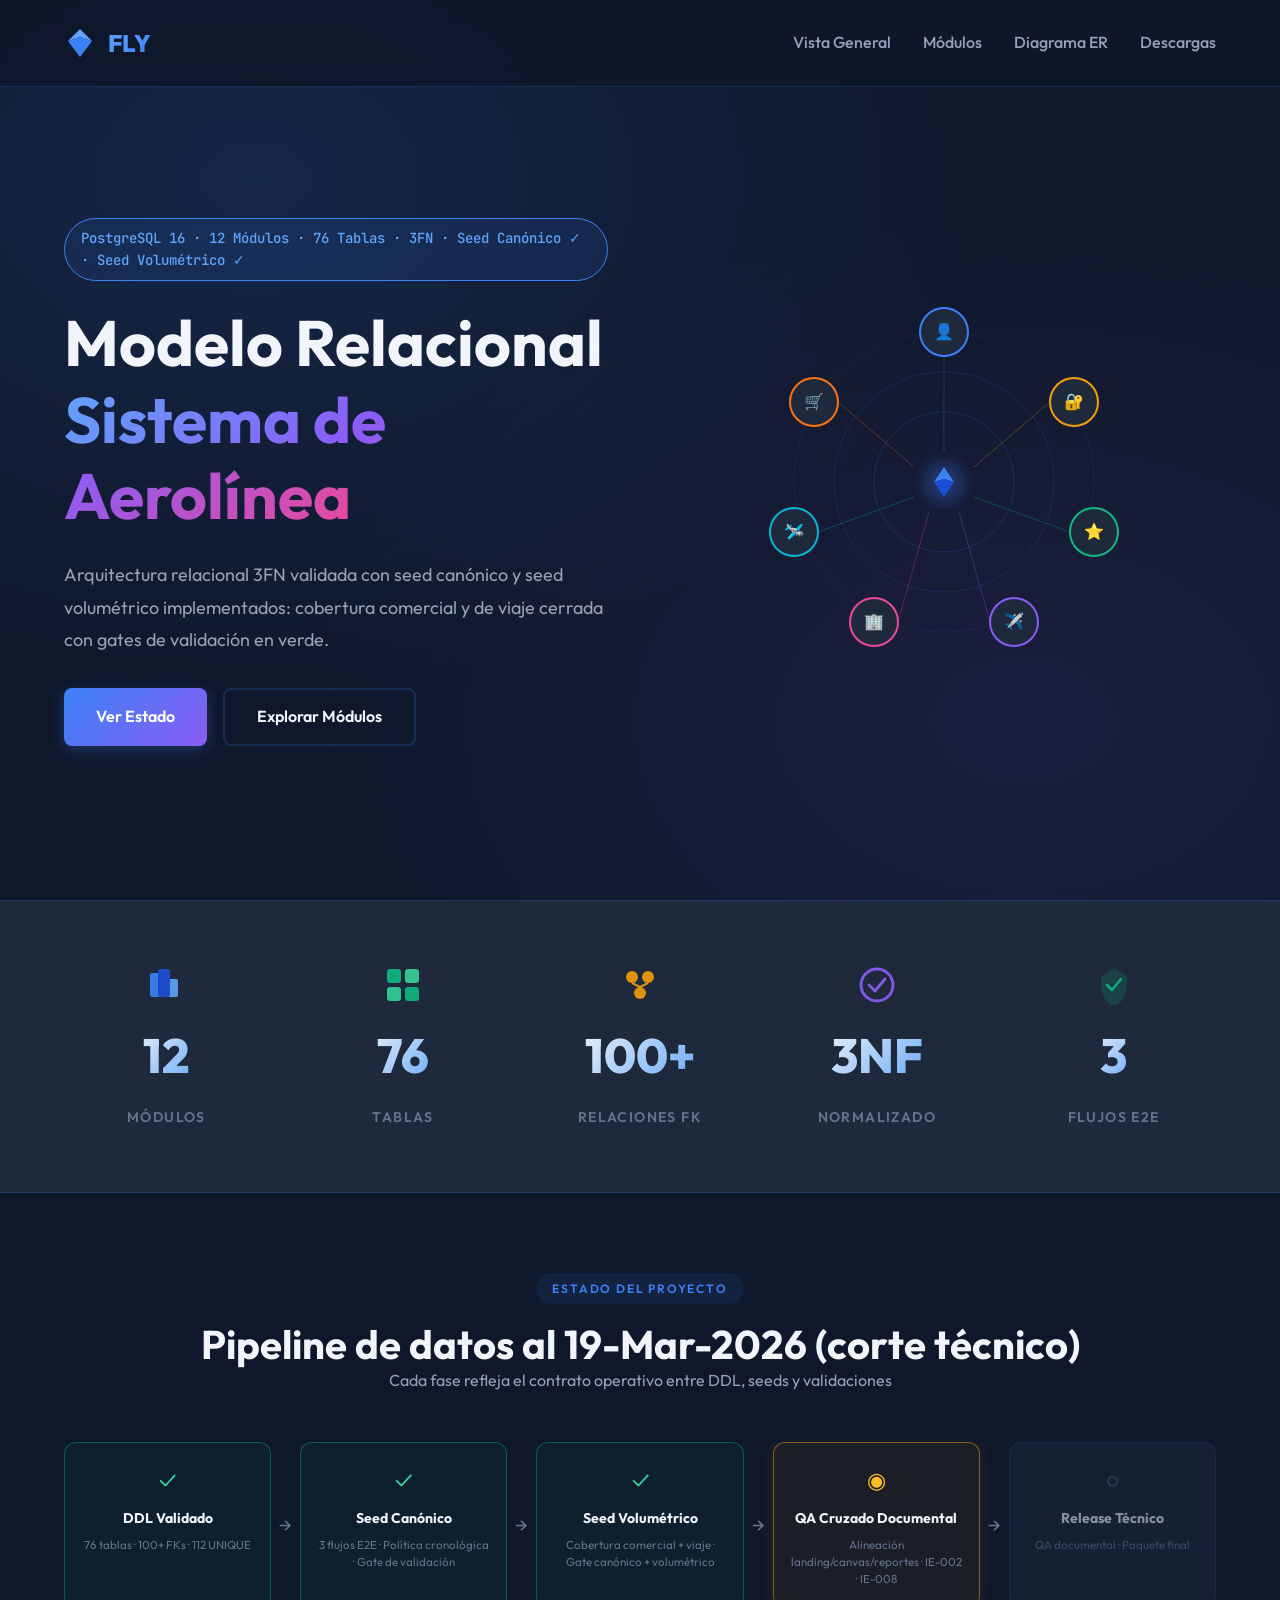
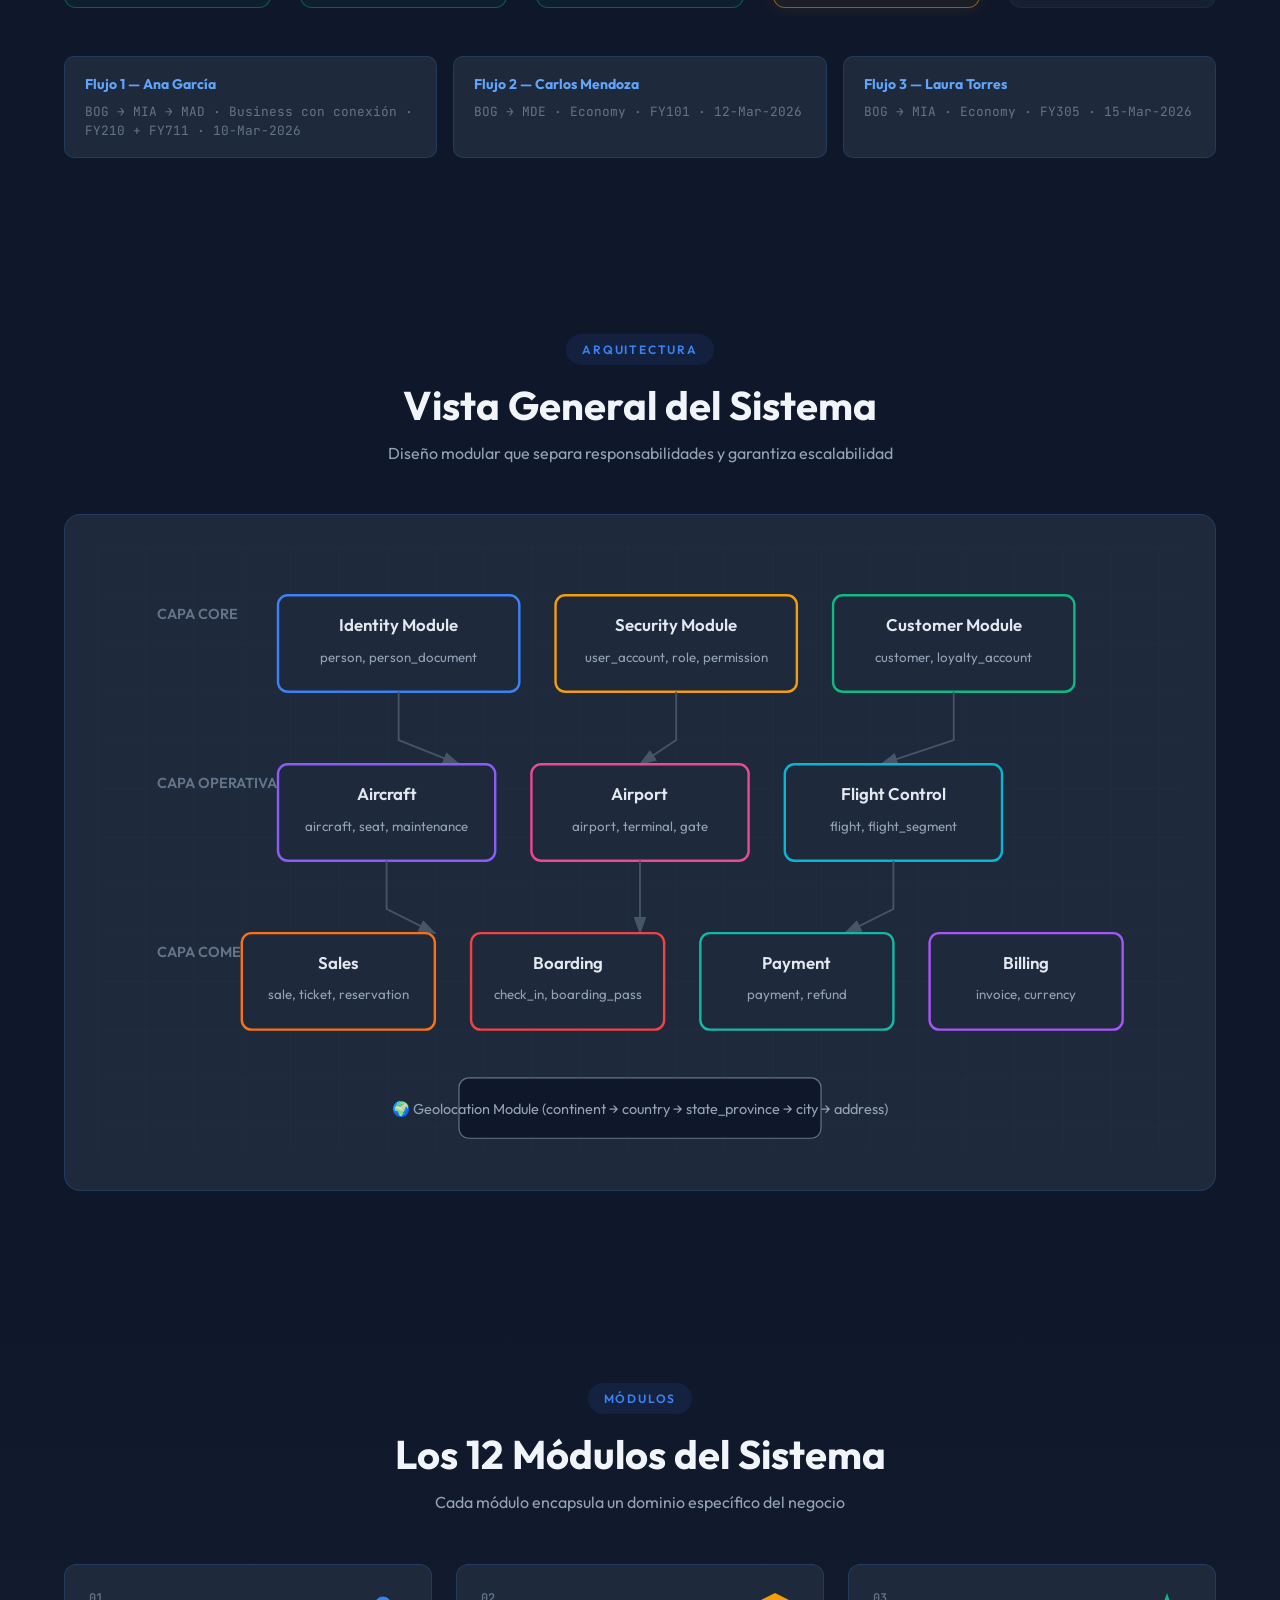
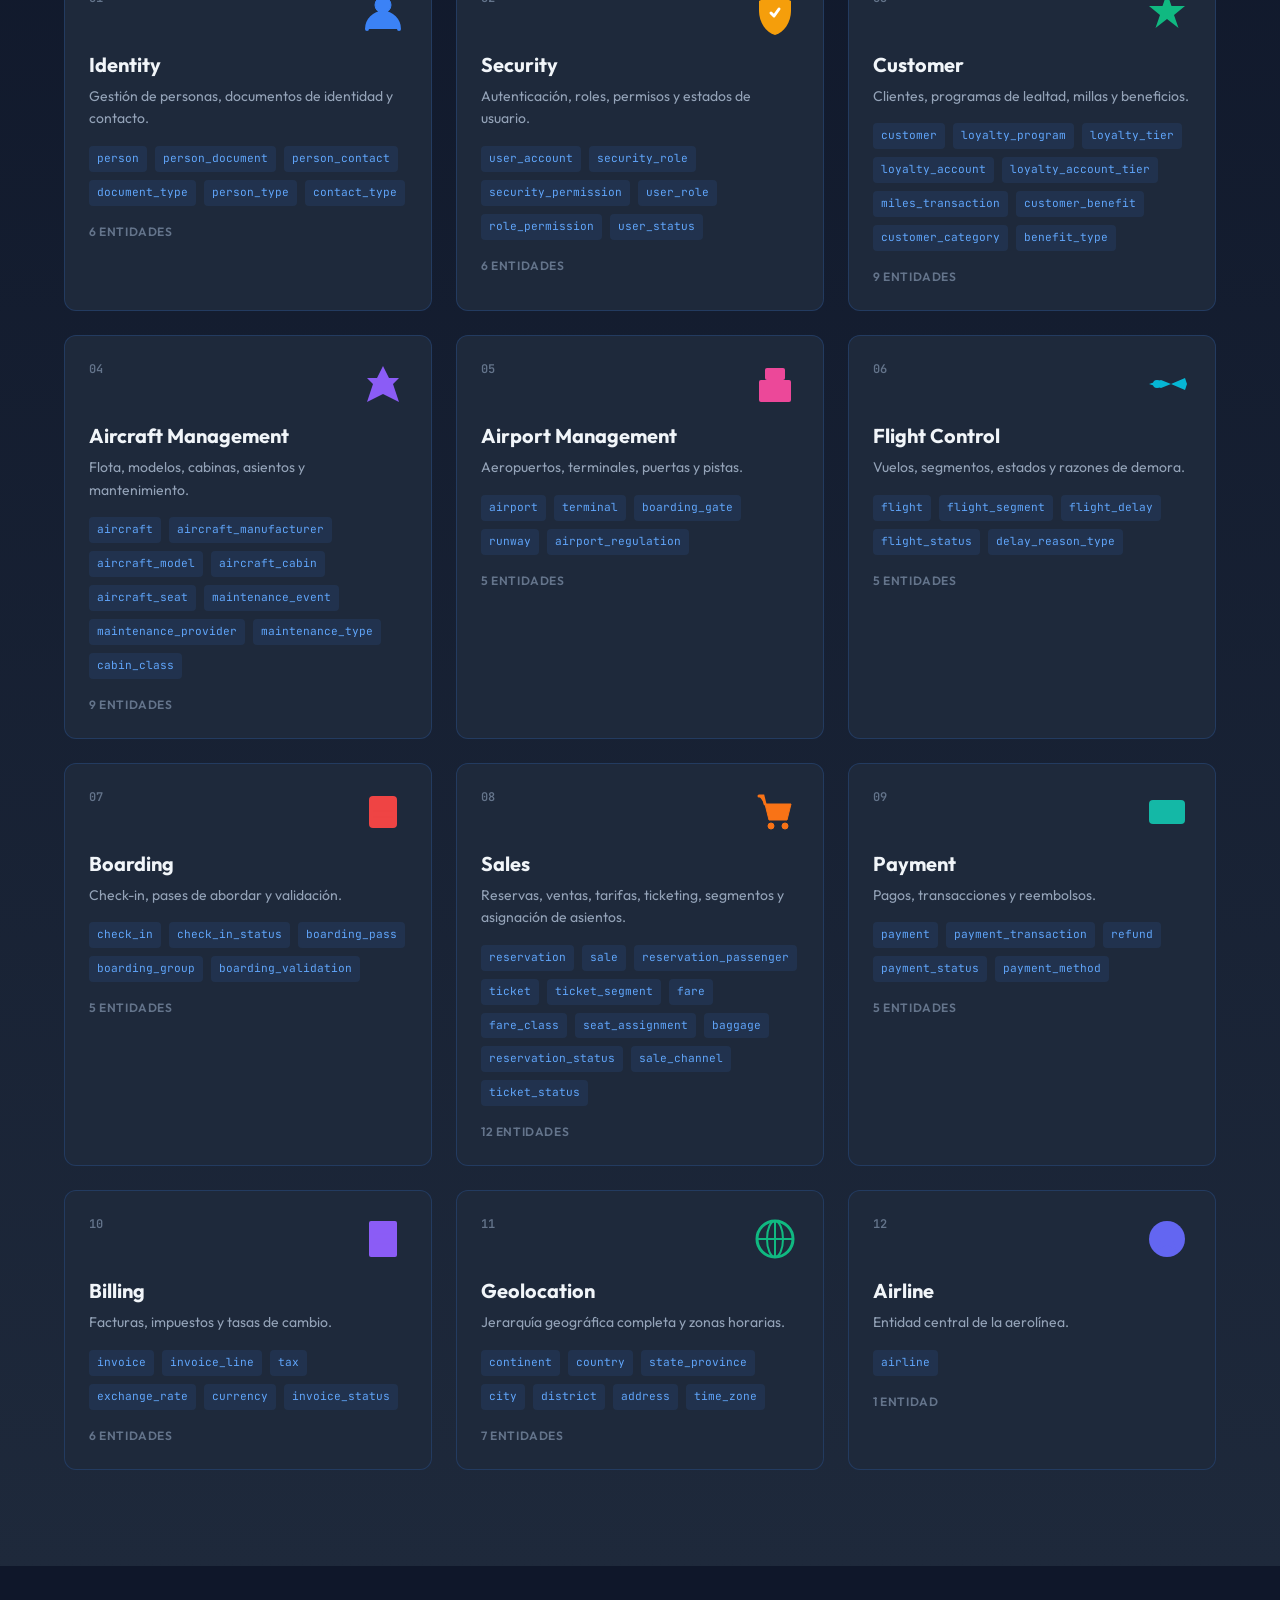
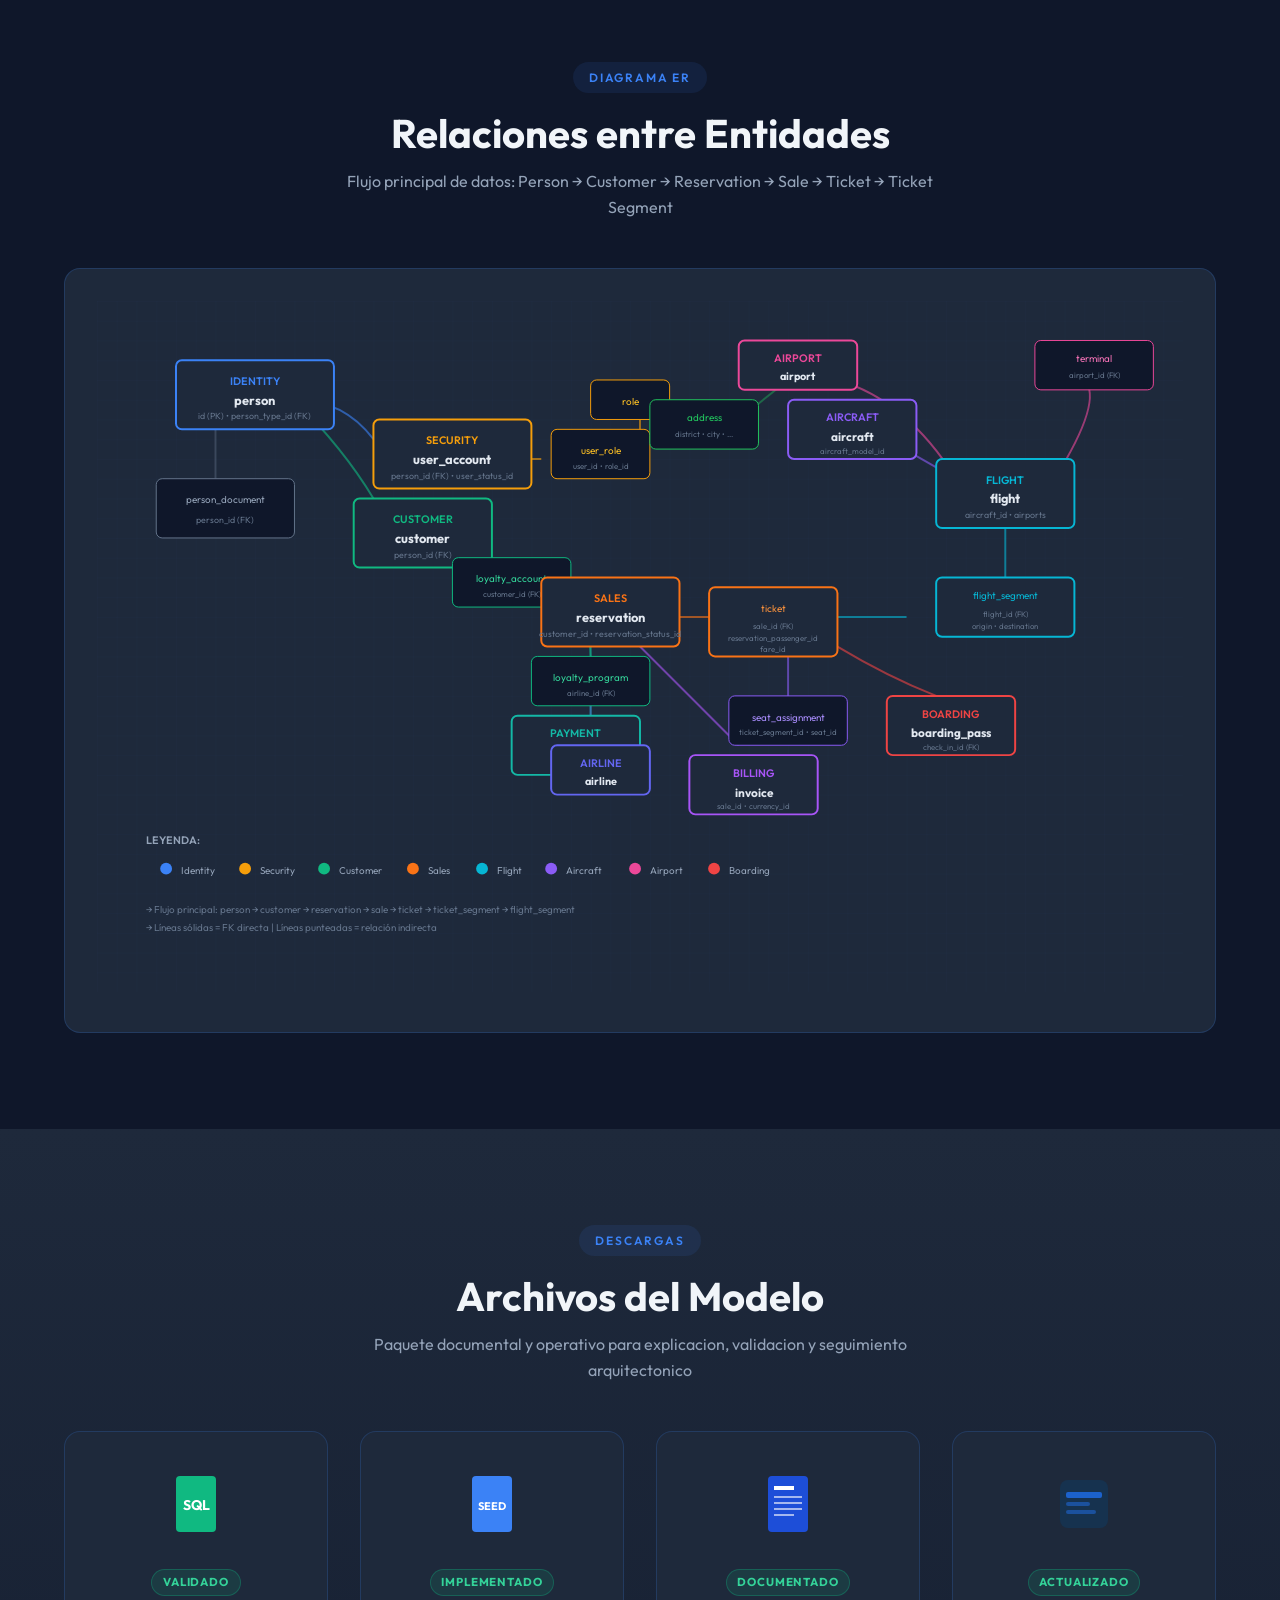
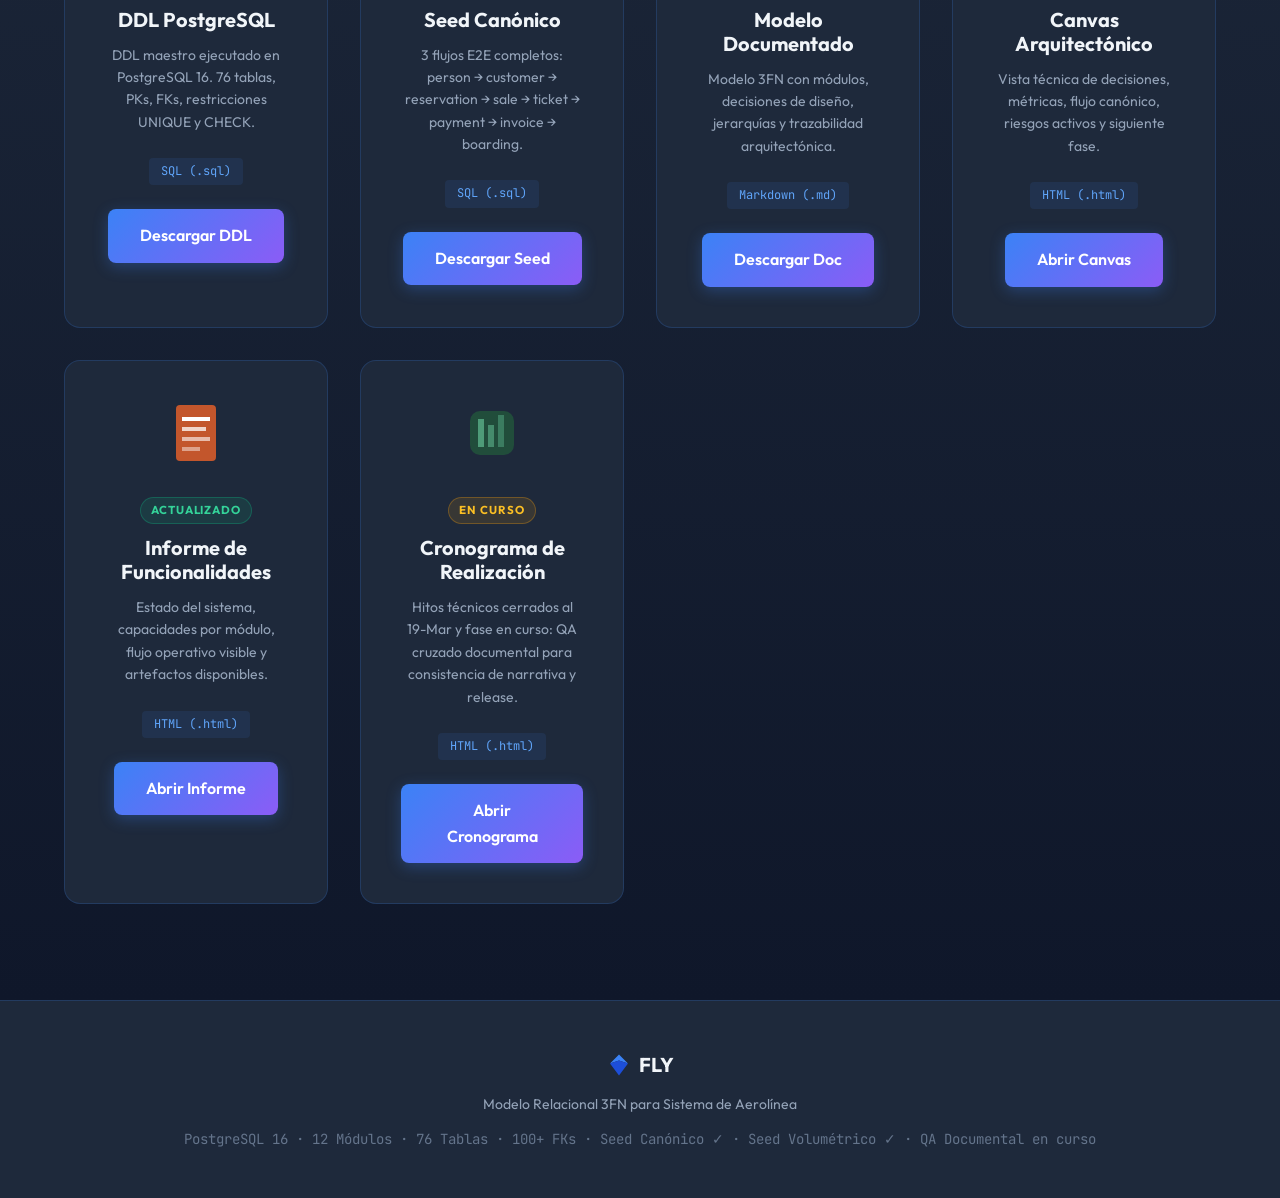
==== commit 200a96e6: "Cambios - 2026-03-19" ====
--- a/app/landing/index.html
+++ b/app/landing/index.html
@@ -37,14 +37,14 @@
         </nav>
         
         <div class="hero-content">
-            <div class="hero-badge">PostgreSQL 16 · 12 Módulos · 76 Tablas · 3FN · Seed Canónico ✓</div>
+            <div class="hero-badge">PostgreSQL 16 · 12 Módulos · 76 Tablas · 3FN · Seed Canónico ✓ · Seed Volumétrico ✓</div>
             <h1 class="hero-title">
                 Modelo Relacional<br>
                 <span class="gradient-text">Sistema de Aerolínea</span>
             </h1>
             <p class="hero-description">
-                Arquitectura relacional 3FN validada con seed canónico implementado: 3 flujos comerciales E2E completos
-                desde identidad hasta facturación y embarque. Próximo paso: seed volumétrico.
+                Arquitectura relacional 3FN validada con seed canónico y seed volumétrico implementados:
+                cobertura comercial y de viaje cerrada con gates de validación en verde.
             </p>
             <div class="hero-actions">
                 <a href="#status" class="btn btn-primary">Ver Estado</a>
@@ -181,7 +181,7 @@
     <section id="status" class="project-status">
         <div class="status-header">
             <span class="section-tag">Estado del Proyecto</span>
-            <h2>Pipeline de datos al 19-Mar-2026</h2>
+            <h2>Pipeline de datos al 19-Mar-2026 (corte técnico)</h2>
             <p>Cada fase refleja el contrato operativo entre DDL, seeds y validaciones</p>
         </div>
         <div class="status-phases">
@@ -197,16 +197,16 @@
                 <div class="phase-detail">3 flujos E2E · Política cronológica · Gate de validación</div>
             </div>
             <div class="phase-arrow">→</div>
+            <div class="phase phase-done">
+                <div class="phase-icon">✓</div>
+                <div class="phase-name">Seed Volumétrico</div>
+                <div class="phase-detail">Cobertura comercial + viaje · Gate canónico + volumétrico</div>
+            </div>
+            <div class="phase-arrow">→</div>
             <div class="phase phase-active">
                 <div class="phase-icon pulse">◉</div>
-                <div class="phase-name">Seed Volumétrico</div>
-                <div class="phase-detail">Vuelos futuros · Escala de reservas · 2026-03-20 a 2026-06-30</div>
-            </div>
-            <div class="phase-arrow">→</div>
-            <div class="phase phase-pending">
-                <div class="phase-icon">○</div>
-                <div class="phase-name">Auditoría Estructural</div>
-                <div class="phase-detail">IE-001 · IE-002 · Cierre de hallazgos</div>
+                <div class="phase-name">QA Cruzado Documental</div>
+                <div class="phase-detail">Alineación landing/canvas/reportes · IE-002 · IE-008</div>
             </div>
             <div class="phase-arrow">→</div>
             <div class="phase phase-pending">
@@ -972,7 +972,7 @@
                 </div>
                 <div class="download-badge active">En curso</div>
                 <h3>Cronograma de Realización</h3>
-                <p>Hitos completados al 19-Mar y fases en curso: expansión del seed volumétrico, auditoría y release técnico.</p>
+                <p>Hitos técnicos cerrados al 19-Mar y fase en curso: QA cruzado documental para consistencia de narrativa y release.</p>
                 <span class="download-format">HTML (.html)</span>
                 <a href="../../reports/cronograma/cronograma_realizacion.html" class="btn btn-primary">Abrir Cronograma</a>
             </div>
@@ -990,7 +990,7 @@
                 <span>FLY</span>
             </div>
             <p>Modelo Relacional 3FN para Sistema de Aerolínea</p>
-            <p class="footer-meta">PostgreSQL 16 · 12 Módulos · 76 Tablas · 100+ FKs · Seed Canónico ✓ · Volumétrico en curso</p>
+            <p class="footer-meta">PostgreSQL 16 · 12 Módulos · 76 Tablas · 100+ FKs · Seed Canónico ✓ · Seed Volumétrico ✓ · QA Documental en curso</p>
         </div>
     </footer>
 
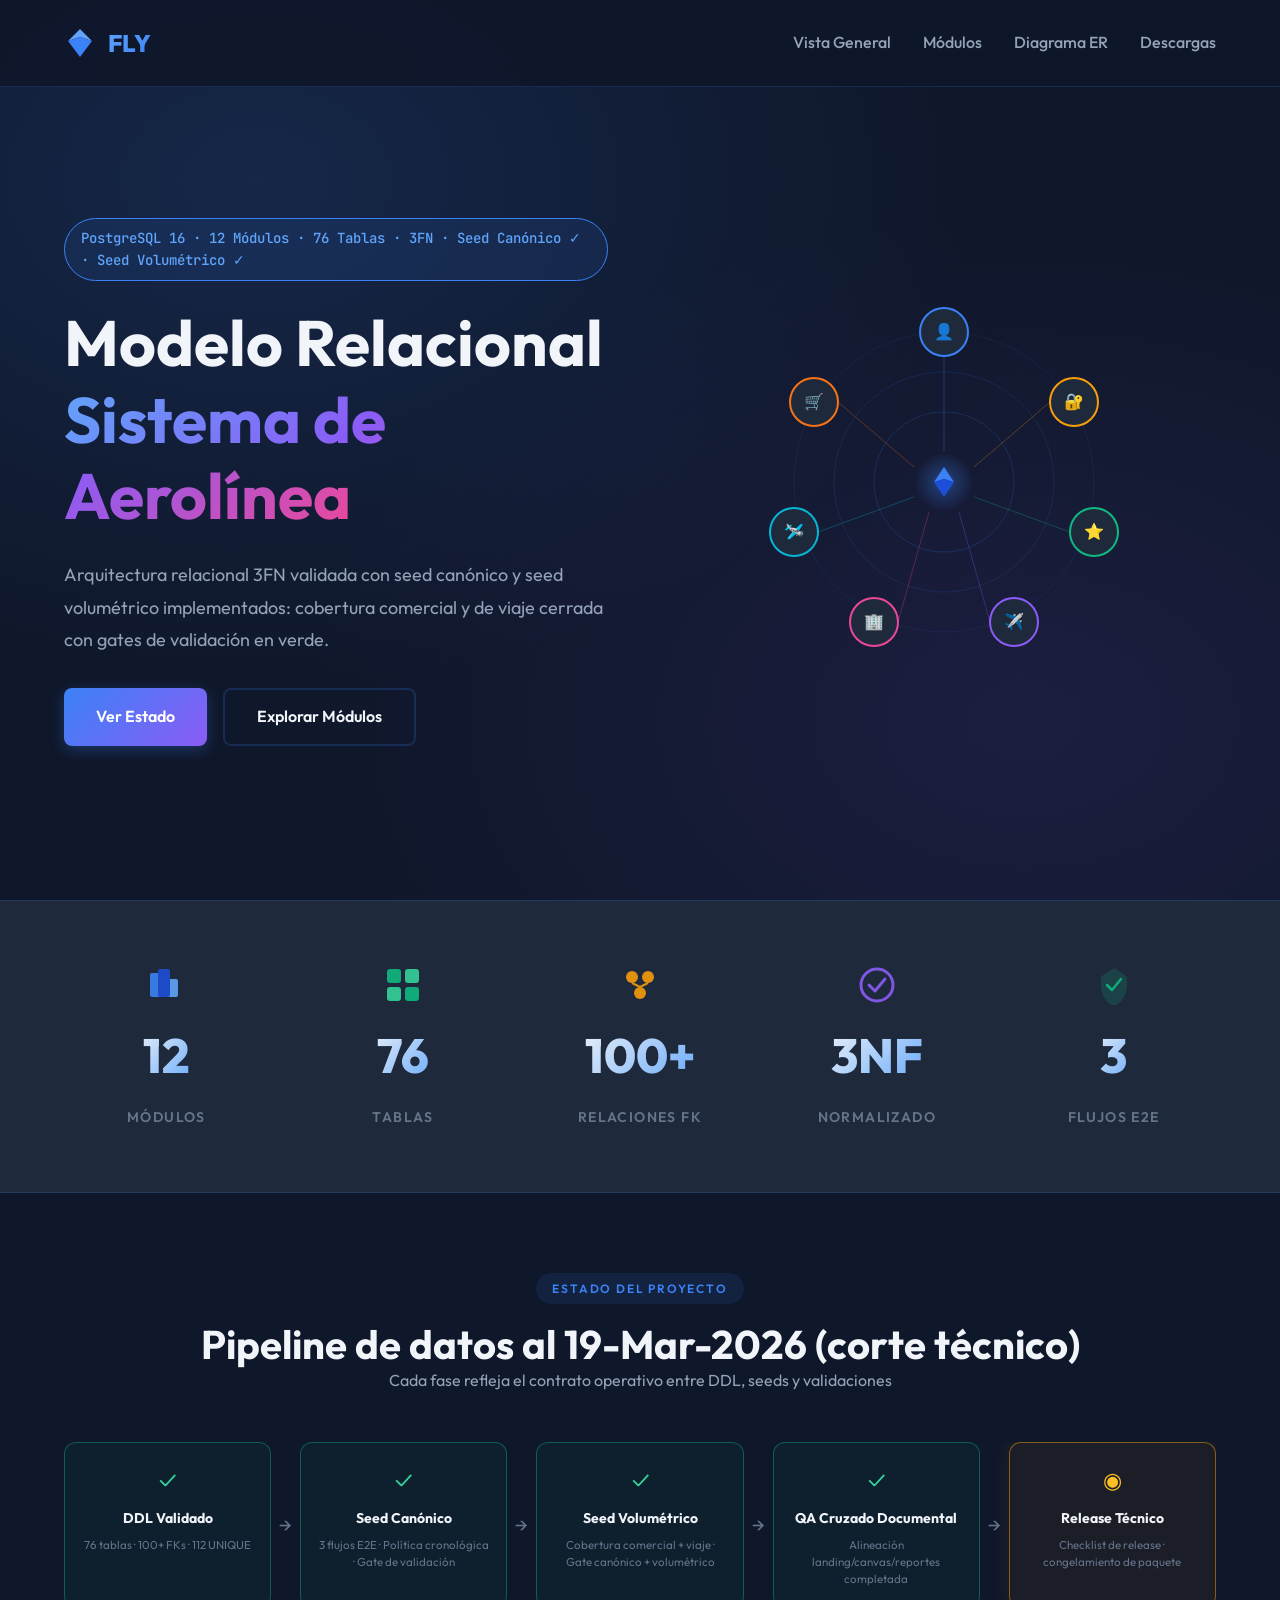
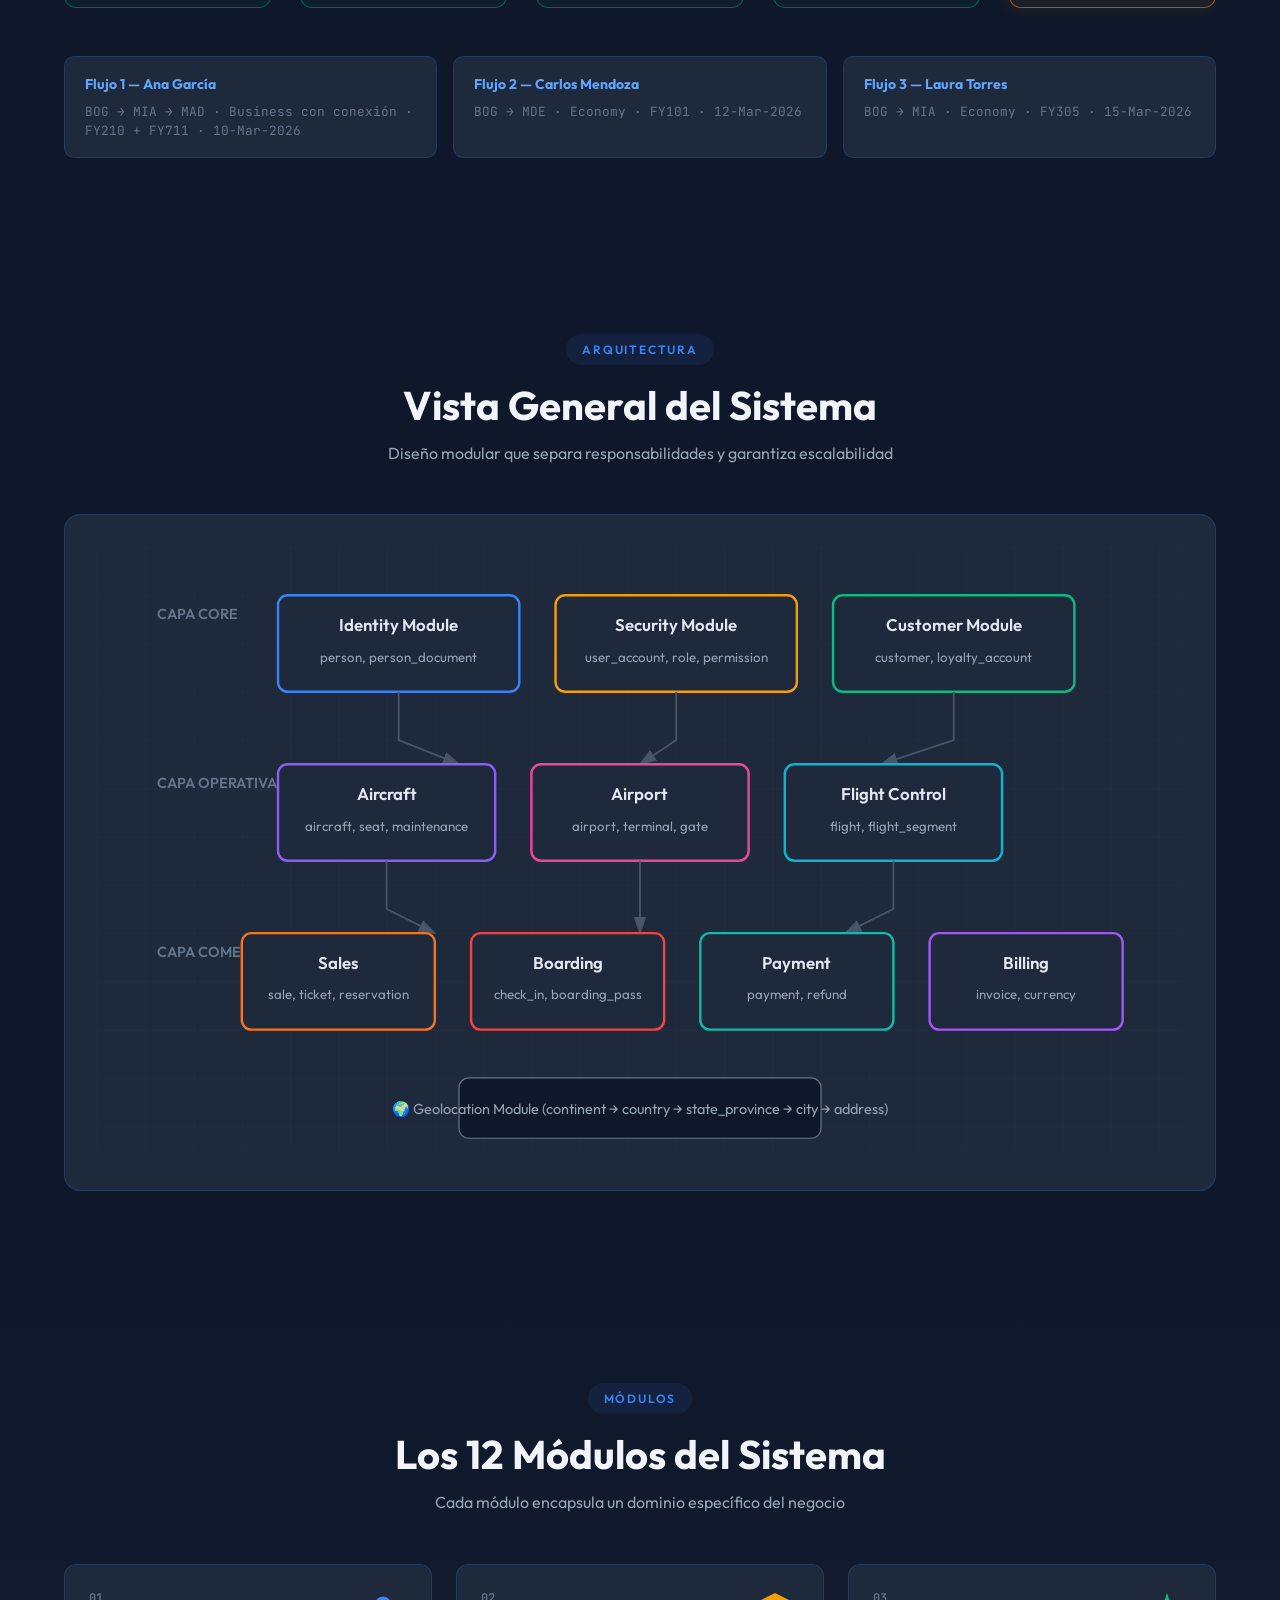
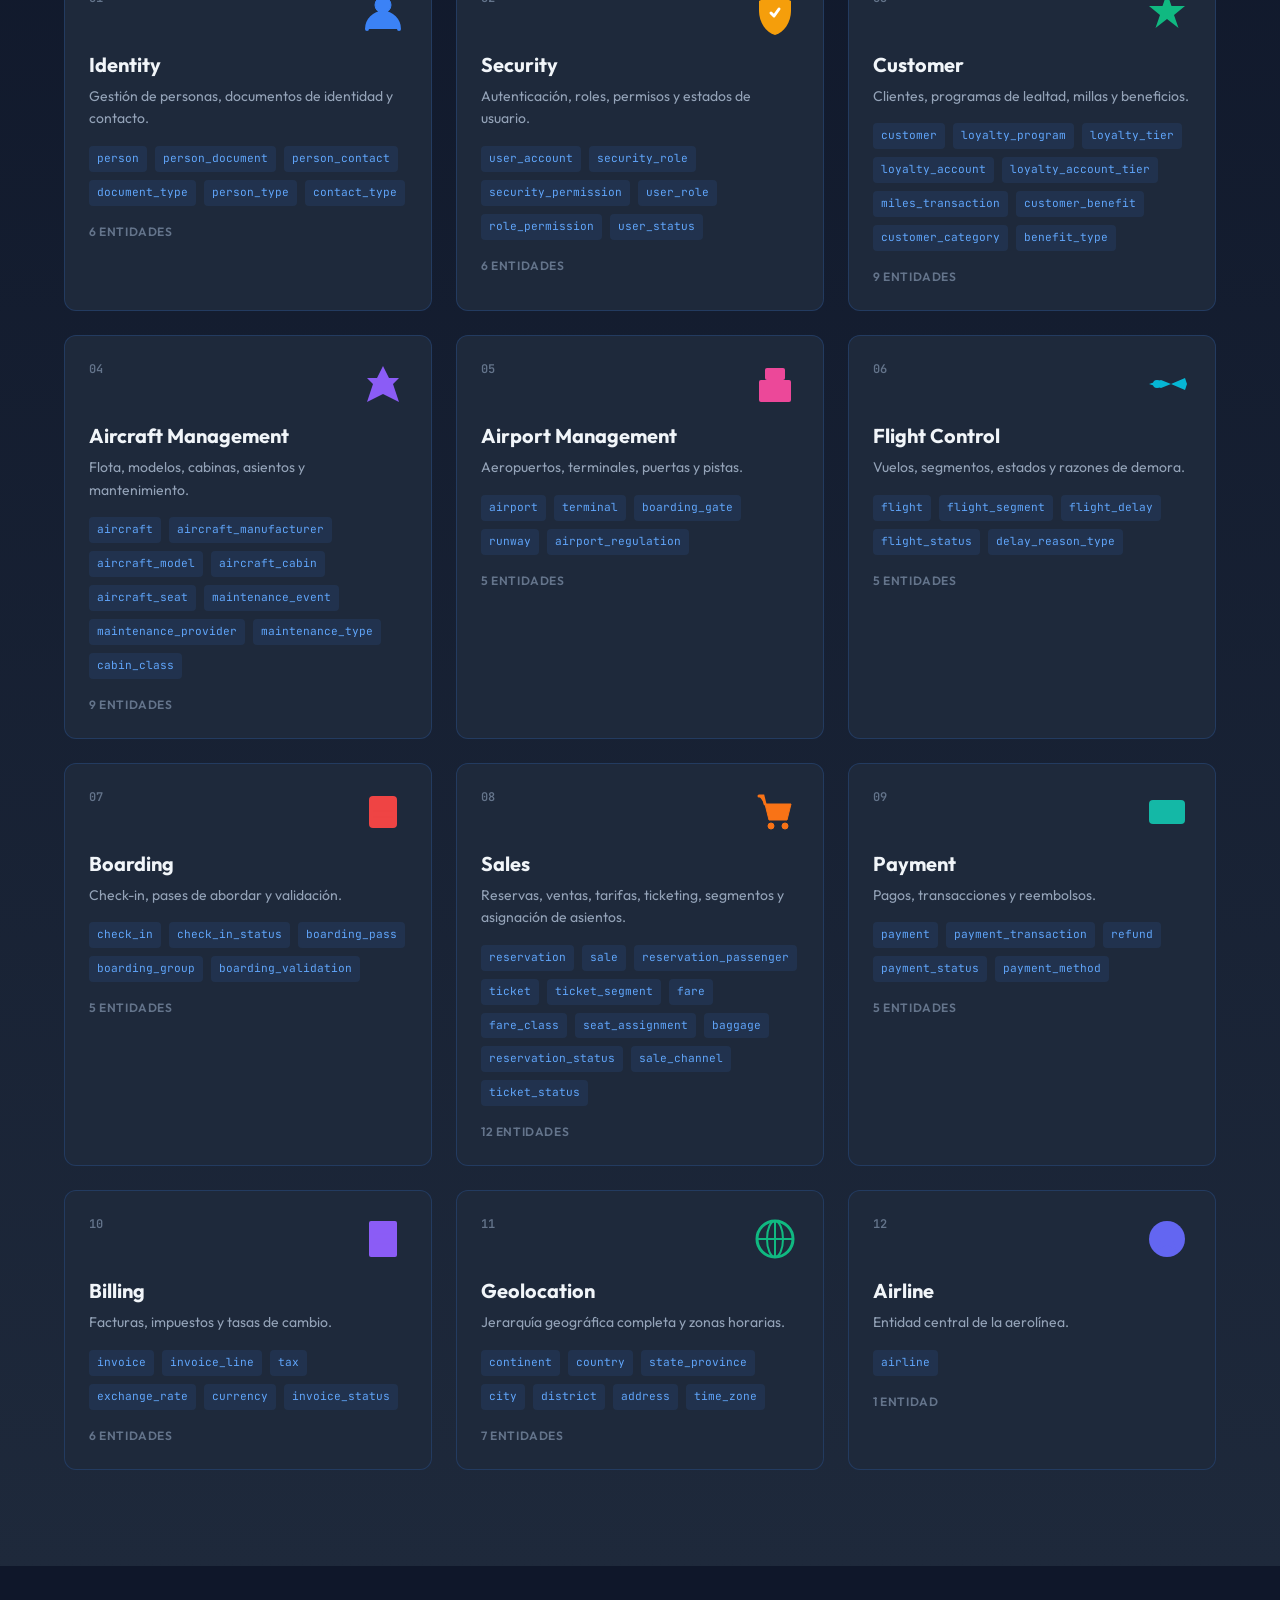
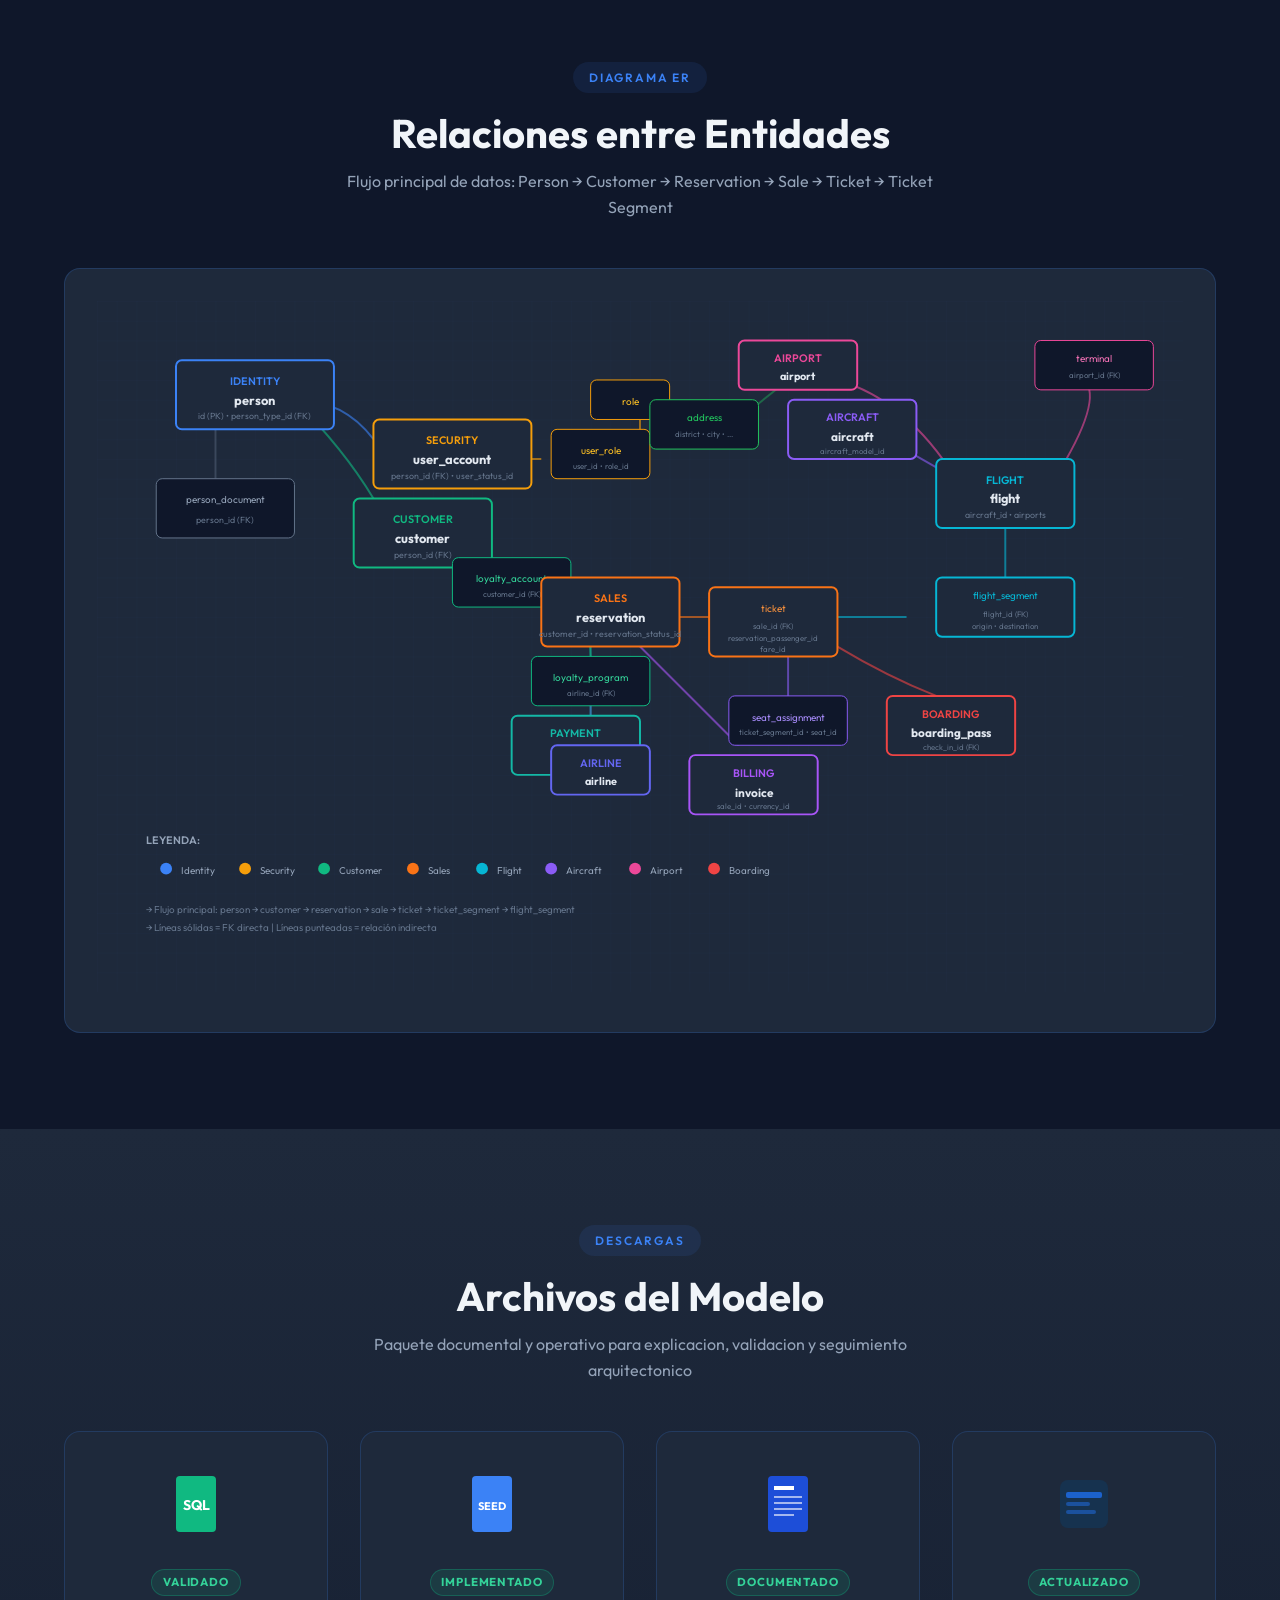
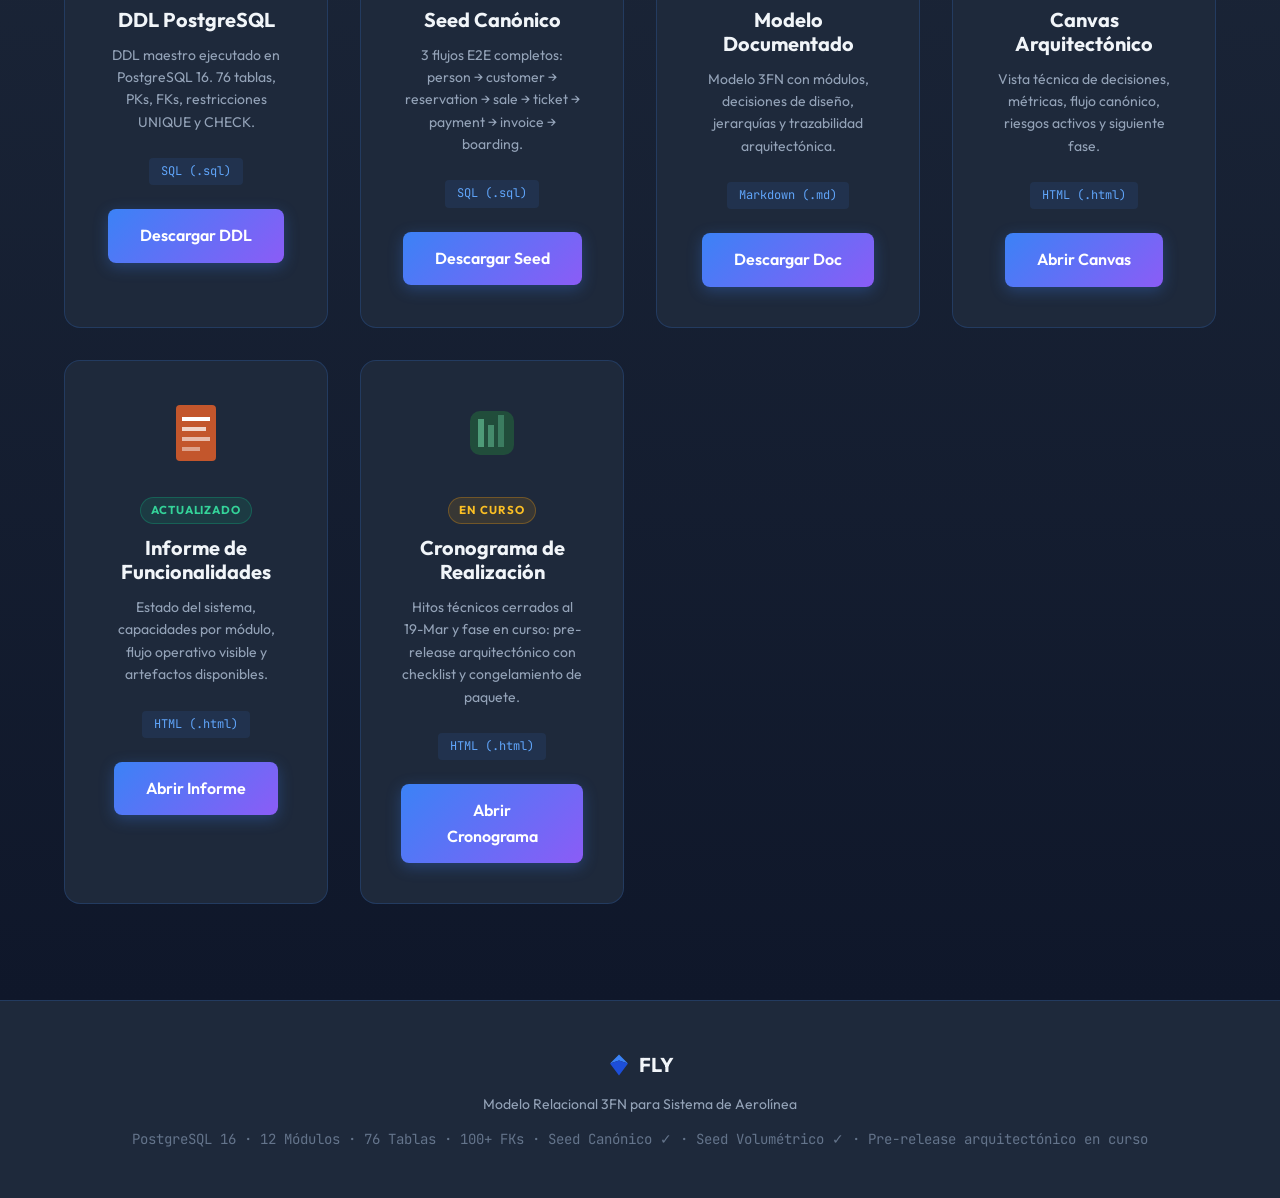
==== commit f5db6f01: "upgrade version" ====
--- a/app/landing/index.html
+++ b/app/landing/index.html
@@ -203,16 +203,16 @@
                 <div class="phase-detail">Cobertura comercial + viaje · Gate canónico + volumétrico</div>
             </div>
             <div class="phase-arrow">→</div>
+            <div class="phase phase-done">
+                <div class="phase-icon">✓</div>
+                <div class="phase-name">QA Cruzado Documental</div>
+                <div class="phase-detail">Alineación landing/canvas/reportes completada</div>
+            </div>
+            <div class="phase-arrow">→</div>
             <div class="phase phase-active">
                 <div class="phase-icon pulse">◉</div>
-                <div class="phase-name">QA Cruzado Documental</div>
-                <div class="phase-detail">Alineación landing/canvas/reportes · IE-002 · IE-008</div>
-            </div>
-            <div class="phase-arrow">→</div>
-            <div class="phase phase-pending">
-                <div class="phase-icon">○</div>
                 <div class="phase-name">Release Técnico</div>
-                <div class="phase-detail">QA documental · Paquete final</div>
+                <div class="phase-detail">Checklist de release · congelamiento de paquete</div>
             </div>
         </div>
         <div class="status-flows">
@@ -972,7 +972,7 @@
                 </div>
                 <div class="download-badge active">En curso</div>
                 <h3>Cronograma de Realización</h3>
-                <p>Hitos técnicos cerrados al 19-Mar y fase en curso: QA cruzado documental para consistencia de narrativa y release.</p>
+                <p>Hitos técnicos cerrados al 19-Mar y fase en curso: pre-release arquitectónico con checklist y congelamiento de paquete.</p>
                 <span class="download-format">HTML (.html)</span>
                 <a href="../../reports/cronograma/cronograma_realizacion.html" class="btn btn-primary">Abrir Cronograma</a>
             </div>
@@ -990,7 +990,7 @@
                 <span>FLY</span>
             </div>
             <p>Modelo Relacional 3FN para Sistema de Aerolínea</p>
-            <p class="footer-meta">PostgreSQL 16 · 12 Módulos · 76 Tablas · 100+ FKs · Seed Canónico ✓ · Seed Volumétrico ✓ · QA Documental en curso</p>
+            <p class="footer-meta">PostgreSQL 16 · 12 Módulos · 76 Tablas · 100+ FKs · Seed Canónico ✓ · Seed Volumétrico ✓ · Pre-release arquitectónico en curso</p>
         </div>
     </footer>
 
--- a/app/landing/styles.css
+++ b/app/landing/styles.css
@@ -1,5 +1,5 @@
 /* ============================================
-   SkyDB - Airline Database Model Landing Page
+   Sistema FLY - Airline Database Model Landing Page
    ============================================ */
 
 /* CSS Variables */
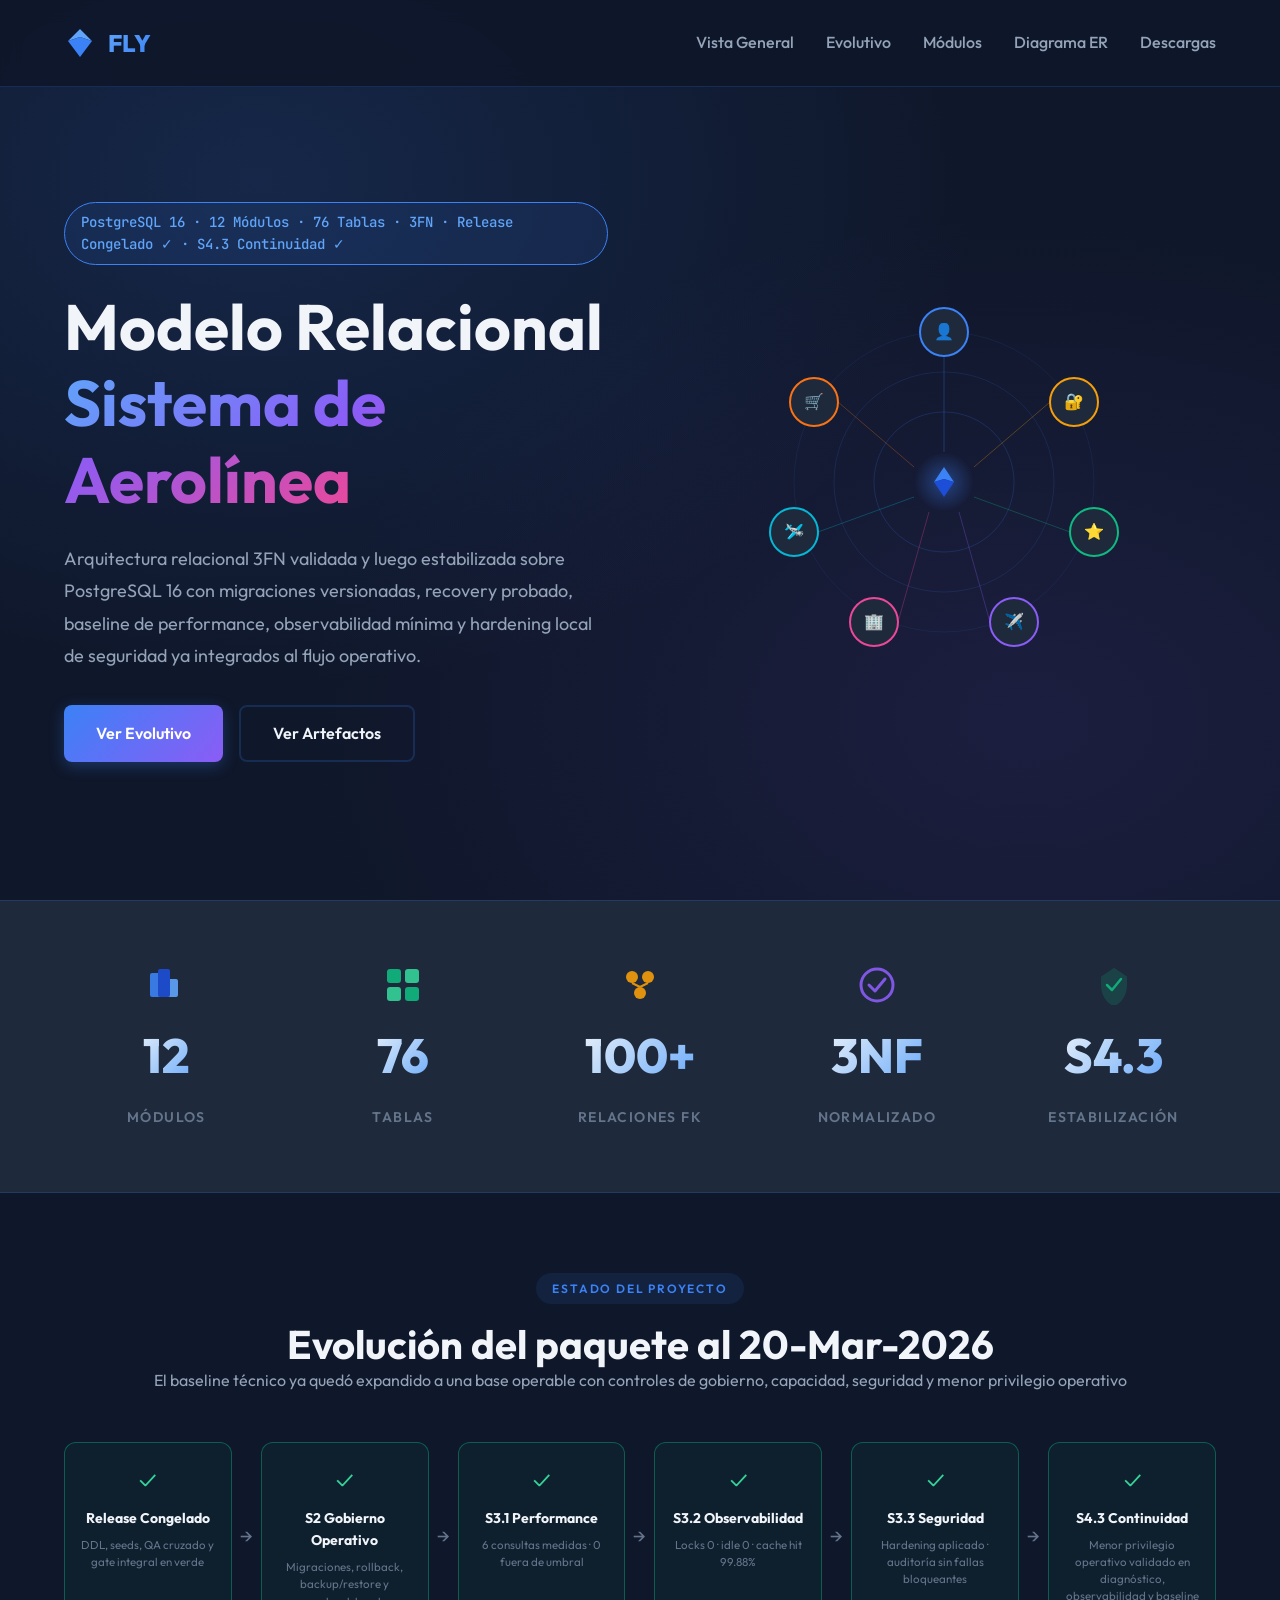
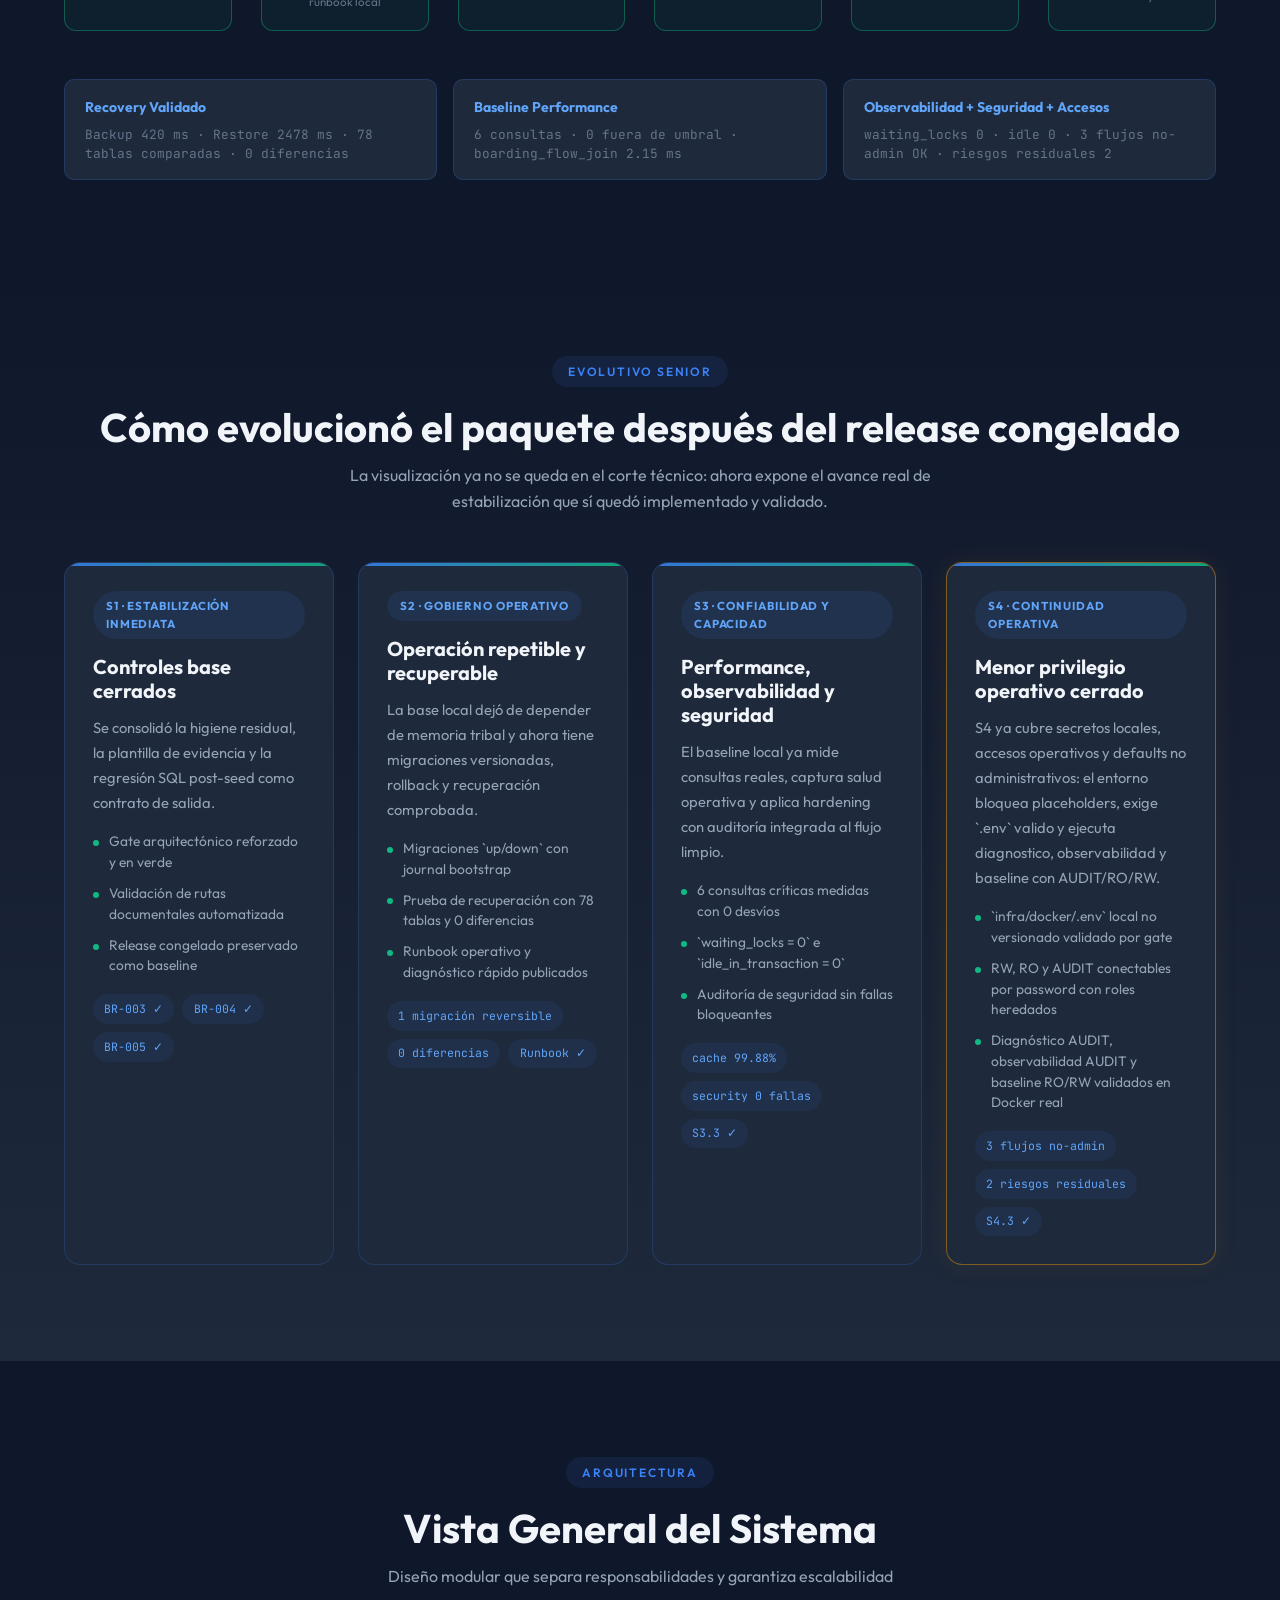
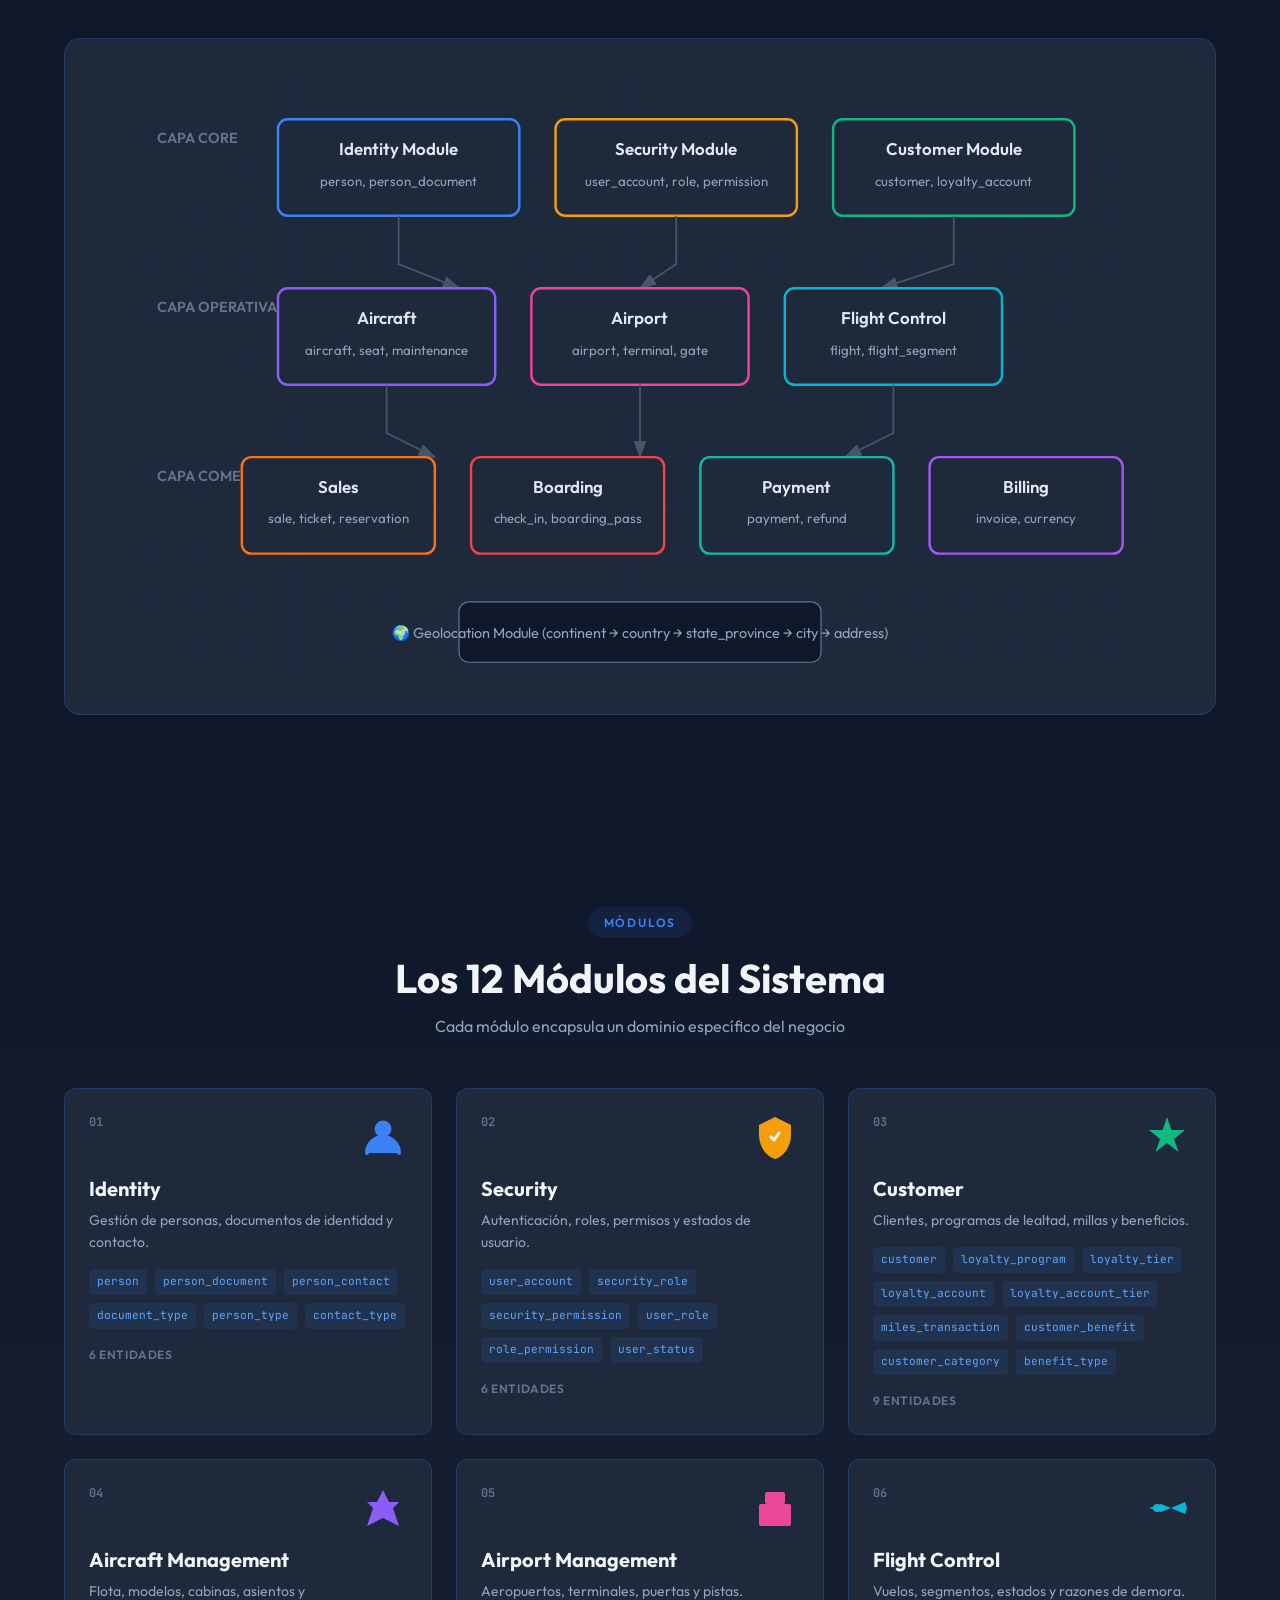
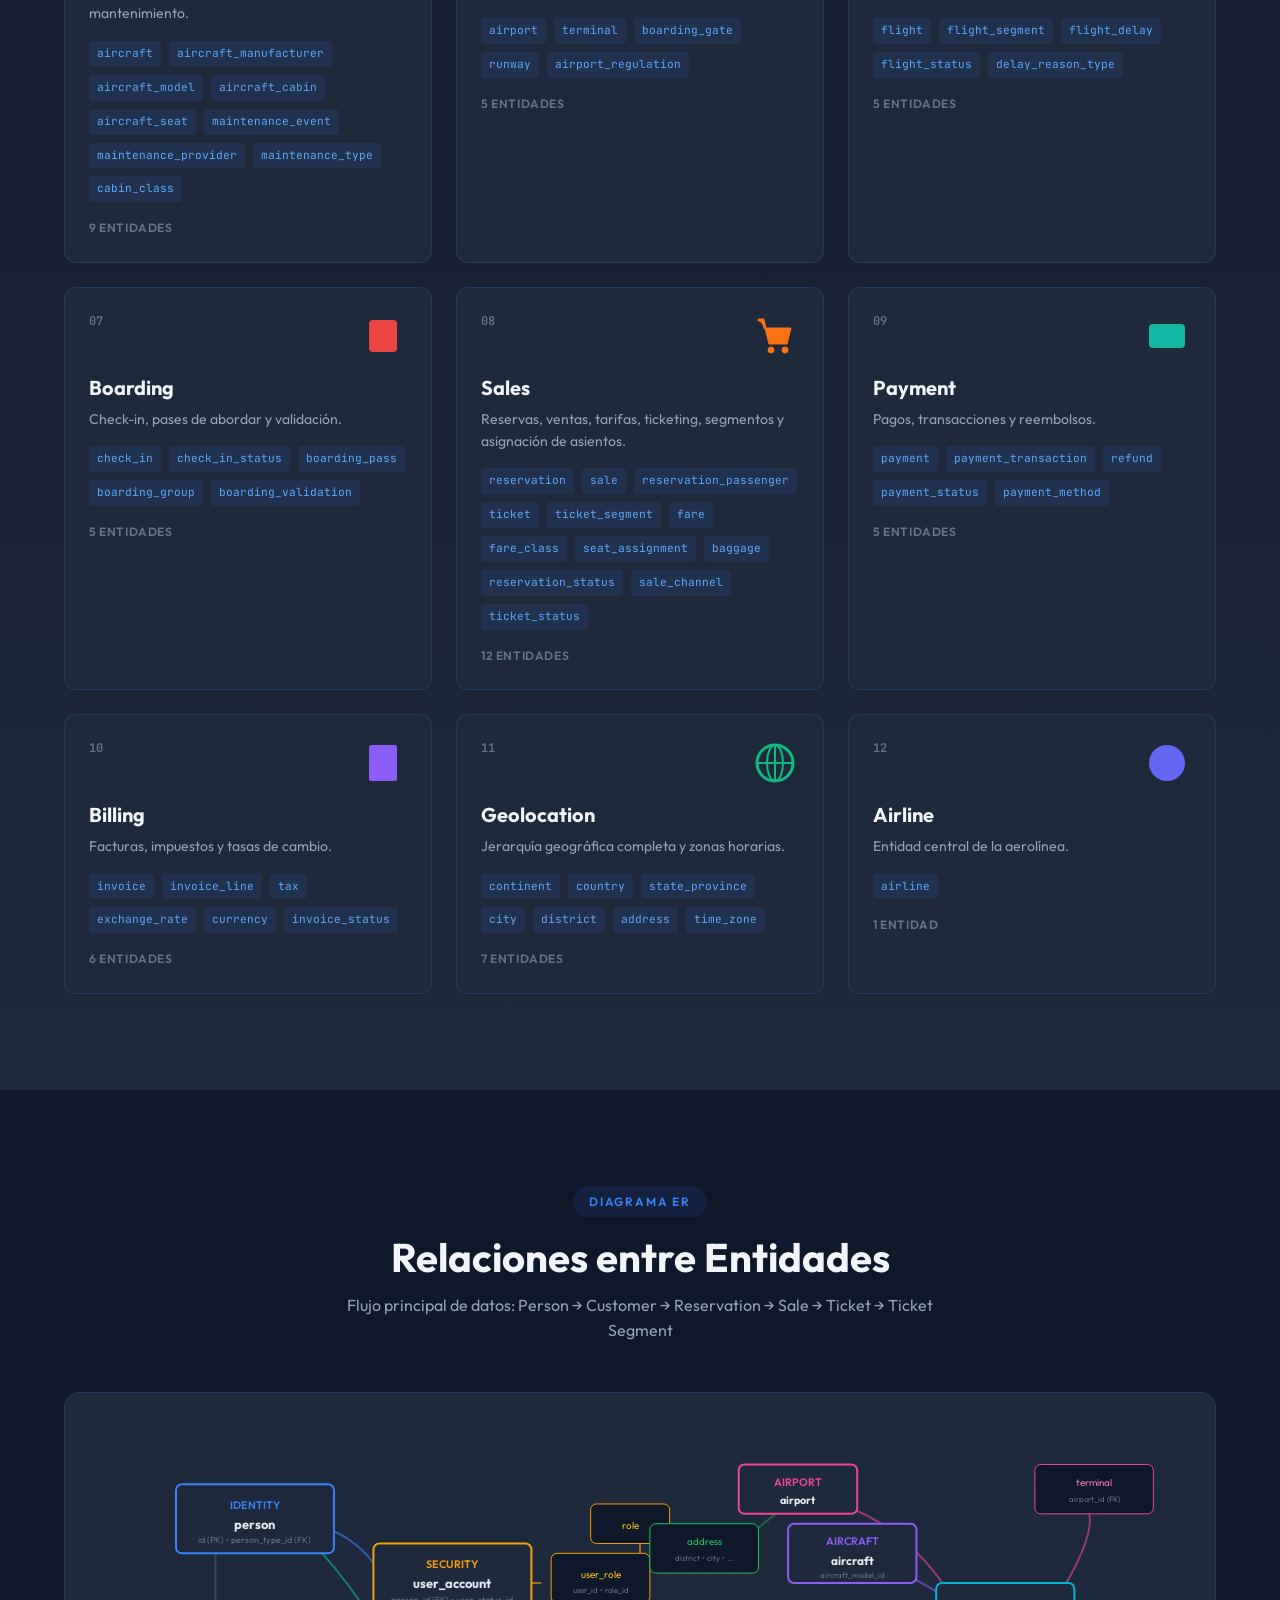
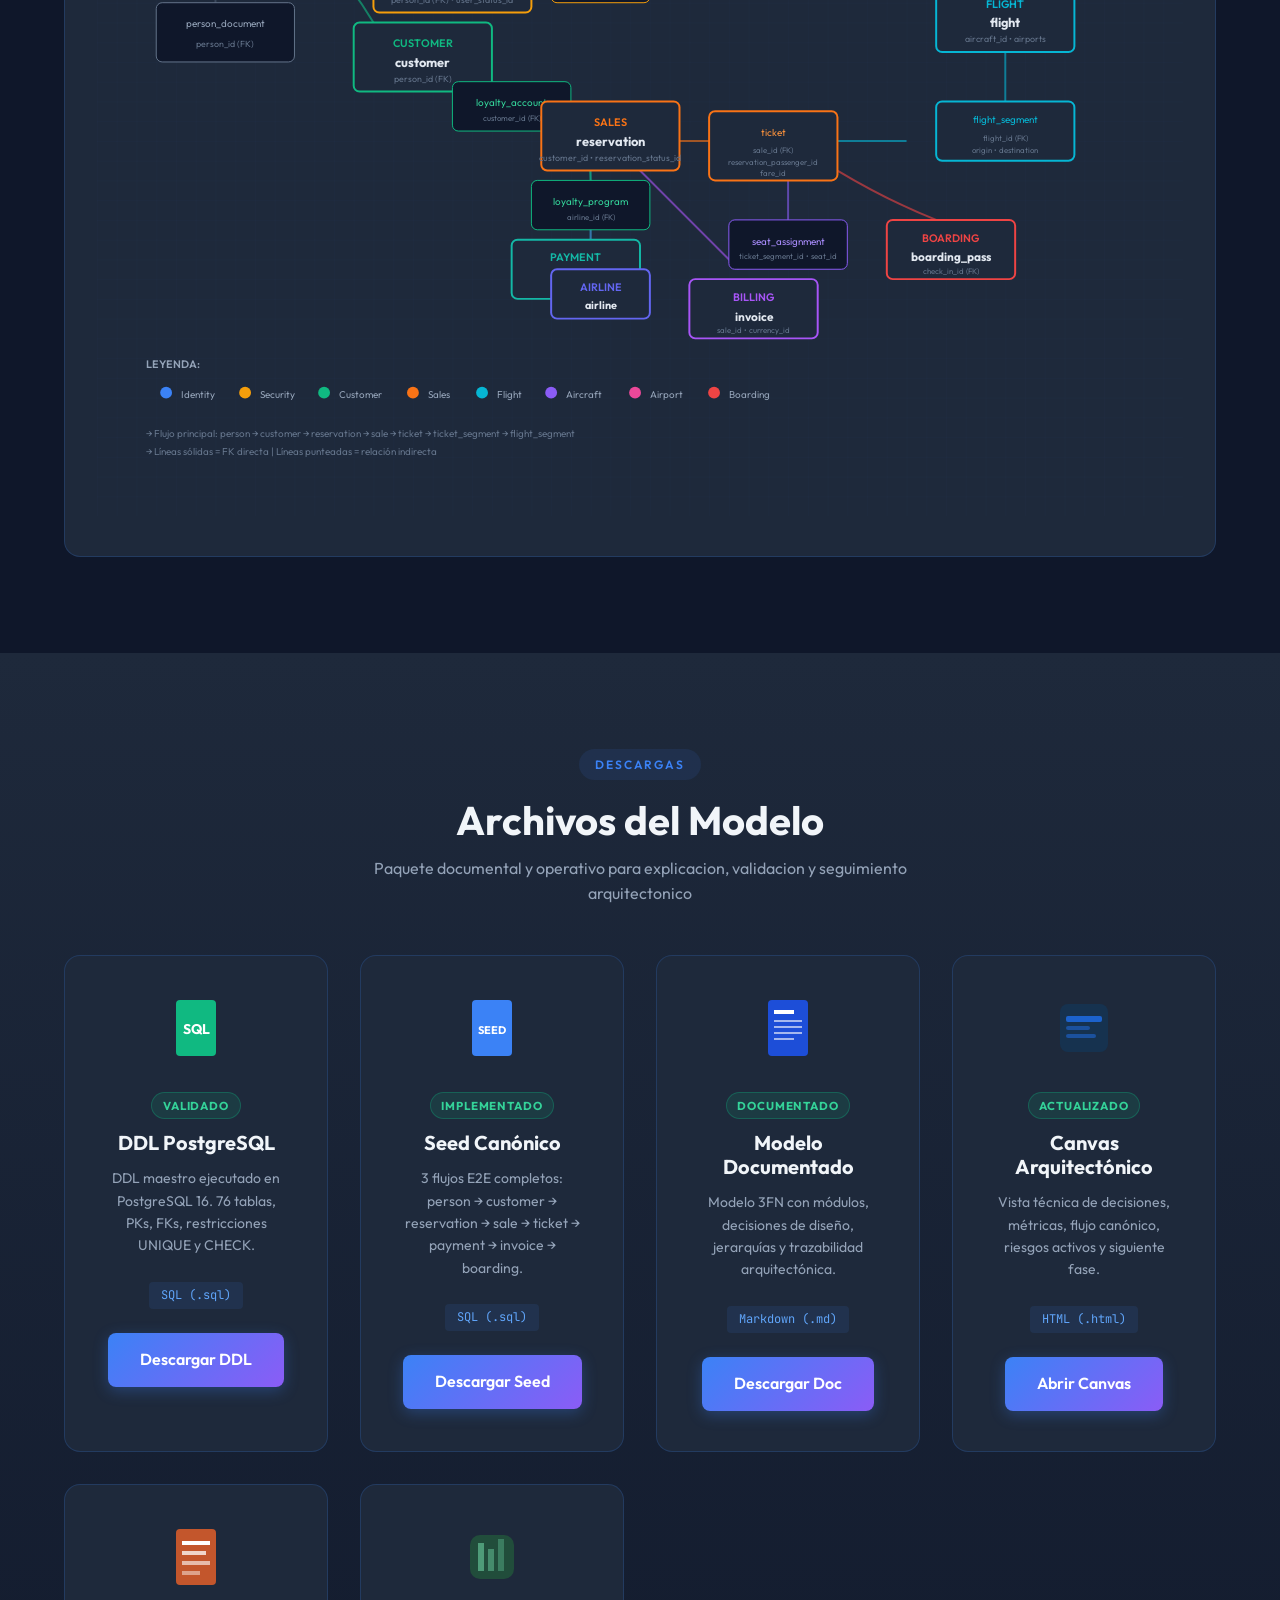
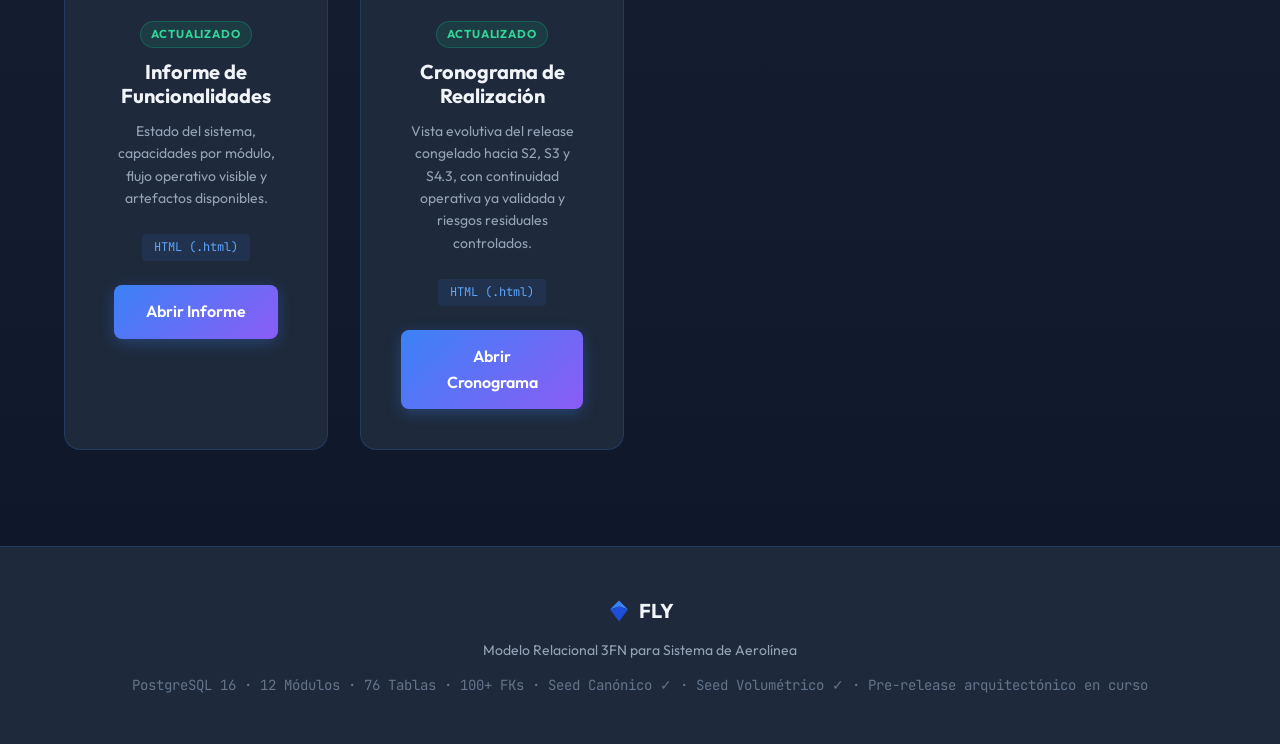
==== commit 9674f7ba: "upgrade version" ====
--- a/app/landing/index.html
+++ b/app/landing/index.html
@@ -30,6 +30,7 @@
             </div>
             <ul class="nav-links">
                 <li><a href="#overview">Vista General</a></li>
+                <li><a href="#evolution">Evolutivo</a></li>
                 <li><a href="#modules">Módulos</a></li>
                 <li><a href="#diagram">Diagrama ER</a></li>
                 <li><a href="#downloads">Descargas</a></li>
@@ -37,18 +38,19 @@
         </nav>
         
         <div class="hero-content">
-            <div class="hero-badge">PostgreSQL 16 · 12 Módulos · 76 Tablas · 3FN · Seed Canónico ✓ · Seed Volumétrico ✓</div>
+            <div class="hero-badge">PostgreSQL 16 · 12 Módulos · 76 Tablas · 3FN · Release Congelado ✓ · S4.3 Continuidad ✓</div>
             <h1 class="hero-title">
                 Modelo Relacional<br>
                 <span class="gradient-text">Sistema de Aerolínea</span>
             </h1>
             <p class="hero-description">
-                Arquitectura relacional 3FN validada con seed canónico y seed volumétrico implementados:
-                cobertura comercial y de viaje cerrada con gates de validación en verde.
+                Arquitectura relacional 3FN validada y luego estabilizada sobre PostgreSQL 16 con
+                migraciones versionadas, recovery probado, baseline de performance, observabilidad mínima
+                y hardening local de seguridad ya integrados al flujo operativo.
             </p>
             <div class="hero-actions">
-                <a href="#status" class="btn btn-primary">Ver Estado</a>
-                <a href="#modules" class="btn btn-secondary">Explorar Módulos</a>
+                <a href="#evolution" class="btn btn-primary">Ver Evolutivo</a>
+                <a href="#downloads" class="btn btn-secondary">Ver Artefactos</a>
             </div>
         </div>
         
@@ -172,8 +174,8 @@
                 <path d="M20 4L8 12V20C8 29.4 13.2 37.8 20 40C26.8 37.8 32 29.4 32 20V12L20 4Z" fill="#10B981" opacity="0.2" stroke="#10B981" stroke-width="2"/>
                 <path d="M13 20L18 25L27 14" stroke="#10B981" stroke-width="2.5" stroke-linecap="round" stroke-linejoin="round"/>
             </svg>
-            <span class="stat-number">3</span>
-            <span class="stat-label">Flujos E2E</span>
+            <span class="stat-number">S4.3</span>
+            <span class="stat-label">Estabilización</span>
         </div>
     </section>
 
@@ -181,53 +183,134 @@
     <section id="status" class="project-status">
         <div class="status-header">
             <span class="section-tag">Estado del Proyecto</span>
-            <h2>Pipeline de datos al 19-Mar-2026 (corte técnico)</h2>
-            <p>Cada fase refleja el contrato operativo entre DDL, seeds y validaciones</p>
+            <h2>Evolución del paquete al 20-Mar-2026</h2>
+            <p>El baseline técnico ya quedó expandido a una base operable con controles de gobierno, capacidad, seguridad y menor privilegio operativo</p>
         </div>
         <div class="status-phases">
             <div class="phase phase-done">
                 <div class="phase-icon">✓</div>
-                <div class="phase-name">DDL Validado</div>
-                <div class="phase-detail">76 tablas · 100+ FKs · 112 UNIQUE</div>
+                <div class="phase-name">Release Congelado</div>
+                <div class="phase-detail">DDL, seeds, QA cruzado y gate integral en verde</div>
             </div>
             <div class="phase-arrow">→</div>
             <div class="phase phase-done">
                 <div class="phase-icon">✓</div>
-                <div class="phase-name">Seed Canónico</div>
-                <div class="phase-detail">3 flujos E2E · Política cronológica · Gate de validación</div>
+                <div class="phase-name">S2 Gobierno Operativo</div>
+                <div class="phase-detail">Migraciones, rollback, backup/restore y runbook local</div>
             </div>
             <div class="phase-arrow">→</div>
             <div class="phase phase-done">
                 <div class="phase-icon">✓</div>
-                <div class="phase-name">Seed Volumétrico</div>
-                <div class="phase-detail">Cobertura comercial + viaje · Gate canónico + volumétrico</div>
+                <div class="phase-name">S3.1 Performance</div>
+                <div class="phase-detail">6 consultas medidas · 0 fuera de umbral</div>
             </div>
             <div class="phase-arrow">→</div>
             <div class="phase phase-done">
                 <div class="phase-icon">✓</div>
-                <div class="phase-name">QA Cruzado Documental</div>
-                <div class="phase-detail">Alineación landing/canvas/reportes completada</div>
+                <div class="phase-name">S3.2 Observabilidad</div>
+                <div class="phase-detail">Locks 0 · idle 0 · cache hit 99.88%</div>
             </div>
             <div class="phase-arrow">→</div>
-            <div class="phase phase-active">
-                <div class="phase-icon pulse">◉</div>
-                <div class="phase-name">Release Técnico</div>
-                <div class="phase-detail">Checklist de release · congelamiento de paquete</div>
+            <div class="phase phase-done">
+                <div class="phase-icon">✓</div>
+                <div class="phase-name">S3.3 Seguridad</div>
+                <div class="phase-detail">Hardening aplicado · auditoría sin fallas bloqueantes</div>
+            </div>
+            <div class="phase-arrow">→</div>
+            <div class="phase phase-done">
+                <div class="phase-icon">✓</div>
+                <div class="phase-name">S4.3 Continuidad</div>
+                <div class="phase-detail">Menor privilegio operativo validado en diagnóstico, observabilidad y baseline</div>
             </div>
         </div>
         <div class="status-flows">
             <div class="flow-card">
-                <div class="flow-label">Flujo 1 — Ana García</div>
-                <div class="flow-route">BOG → MIA → MAD · Business con conexión · FY210 + FY711 · 10-Mar-2026</div>
+                <div class="flow-label">Recovery Validado</div>
+                <div class="flow-route">Backup 420 ms · Restore 2478 ms · 78 tablas comparadas · 0 diferencias</div>
             </div>
             <div class="flow-card">
-                <div class="flow-label">Flujo 2 — Carlos Mendoza</div>
-                <div class="flow-route">BOG → MDE · Economy · FY101 · 12-Mar-2026</div>
+                <div class="flow-label">Baseline Performance</div>
+                <div class="flow-route">6 consultas · 0 fuera de umbral · boarding_flow_join 2.15 ms</div>
             </div>
             <div class="flow-card">
-                <div class="flow-label">Flujo 3 — Laura Torres</div>
-                <div class="flow-route">BOG → MIA · Economy · FY305 · 15-Mar-2026</div>
-            </div>
+                <div class="flow-label">Observabilidad + Seguridad + Accesos</div>
+                <div class="flow-route">waiting_locks 0 · idle 0 · 3 flujos no-admin OK · riesgos residuales 2</div>
+            </div>
+        </div>
+    </section>
+
+    <!-- Evolution Section -->
+    <section id="evolution" class="stabilization">
+        <div class="section-header">
+            <span class="section-tag">Evolutivo Senior</span>
+            <h2>Cómo evolucionó el paquete después del release congelado</h2>
+            <p>La visualización ya no se queda en el corte técnico: ahora expone el avance real de estabilización que sí quedó implementado y validado.</p>
+        </div>
+
+        <div class="stability-grid">
+            <article class="stability-card">
+                <span class="stability-stage">S1 · Estabilización inmediata</span>
+                <h3>Controles base cerrados</h3>
+                <p>Se consolidó la higiene residual, la plantilla de evidencia y la regresión SQL post-seed como contrato de salida.</p>
+                <ul class="stability-list">
+                    <li>Gate arquitectónico reforzado y en verde</li>
+                    <li>Validación de rutas documentales automatizada</li>
+                    <li>Release congelado preservado como baseline</li>
+                </ul>
+                <div class="stability-metrics">
+                    <span>BR-003 ✓</span>
+                    <span>BR-004 ✓</span>
+                    <span>BR-005 ✓</span>
+                </div>
+            </article>
+
+            <article class="stability-card">
+                <span class="stability-stage">S2 · Gobierno operativo</span>
+                <h3>Operación repetible y recuperable</h3>
+                <p>La base local dejó de depender de memoria tribal y ahora tiene migraciones versionadas, rollback y recuperación comprobada.</p>
+                <ul class="stability-list">
+                    <li>Migraciones `up/down` con journal bootstrap</li>
+                    <li>Prueba de recuperación con 78 tablas y 0 diferencias</li>
+                    <li>Runbook operativo y diagnóstico rápido publicados</li>
+                </ul>
+                <div class="stability-metrics">
+                    <span>1 migración reversible</span>
+                    <span>0 diferencias</span>
+                    <span>Runbook ✓</span>
+                </div>
+            </article>
+
+            <article class="stability-card">
+                <span class="stability-stage">S3 · Confiabilidad y capacidad</span>
+                <h3>Performance, observabilidad y seguridad</h3>
+                <p>El baseline local ya mide consultas reales, captura salud operativa y aplica hardening con auditoría integrada al flujo limpio.</p>
+                <ul class="stability-list">
+                    <li>6 consultas críticas medidas con 0 desvíos</li>
+                    <li>`waiting_locks = 0` e `idle_in_transaction = 0`</li>
+                    <li>Auditoría de seguridad sin fallas bloqueantes</li>
+                </ul>
+                <div class="stability-metrics">
+                    <span>cache 99.88%</span>
+                    <span>security 0 fallas</span>
+                    <span>S3.3 ✓</span>
+                </div>
+            </article>
+
+            <article class="stability-card current">
+                <span class="stability-stage">S4 · Continuidad operativa</span>
+                <h3>Menor privilegio operativo cerrado</h3>
+                <p>S4 ya cubre secretos locales, accesos operativos y defaults no administrativos: el entorno bloquea placeholders, exige `.env` valido y ejecuta diagnostico, observabilidad y baseline con AUDIT/RO/RW.</p>
+                <ul class="stability-list">
+                    <li>`infra/docker/.env` local no versionado validado por gate</li>
+                    <li>RW, RO y AUDIT conectables por password con roles heredados</li>
+                    <li>Diagnóstico AUDIT, observabilidad AUDIT y baseline RO/RW validados en Docker real</li>
+                </ul>
+                <div class="stability-metrics">
+                    <span>3 flujos no-admin</span>
+                    <span>2 riesgos residuales</span>
+                    <span>S4.3 ✓</span>
+                </div>
+            </article>
         </div>
     </section>
 
@@ -970,9 +1053,9 @@
                         <rect x="38" y="14" width="6" height="32" fill="#4e9b78" opacity="0.6"/>
                     </svg>
                 </div>
-                <div class="download-badge active">En curso</div>
+                <div class="download-badge done">Actualizado</div>
                 <h3>Cronograma de Realización</h3>
-                <p>Hitos técnicos cerrados al 19-Mar y fase en curso: pre-release arquitectónico con checklist y congelamiento de paquete.</p>
+                <p>Vista evolutiva del release congelado hacia S2, S3 y S4.3, con continuidad operativa ya validada y riesgos residuales controlados.</p>
                 <span class="download-format">HTML (.html)</span>
                 <a href="../../reports/cronograma/cronograma_realizacion.html" class="btn btn-primary">Abrir Cronograma</a>
             </div>
--- a/app/landing/styles.css
+++ b/app/landing/styles.css
@@ -736,6 +736,116 @@
 }
 
 /* ============================================
+   Stabilization Evolution Section
+   ============================================ */
+.stabilization {
+    padding: 6rem 5%;
+    background: linear-gradient(180deg, var(--bg-primary) 0%, var(--bg-secondary) 100%);
+}
+
+.stability-grid {
+    display: grid;
+    grid-template-columns: repeat(auto-fit, minmax(240px, 1fr));
+    gap: 1.5rem;
+}
+
+.stability-card {
+    background: var(--bg-secondary);
+    border-radius: 16px;
+    padding: 1.75rem;
+    border: 1px solid var(--border-color);
+    position: relative;
+    overflow: hidden;
+    transition: transform 0.3s ease, border-color 0.3s ease, box-shadow 0.3s ease;
+}
+
+.stability-card::before {
+    content: '';
+    position: absolute;
+    inset: 0 auto auto 0;
+    width: 100%;
+    height: 3px;
+    background: linear-gradient(90deg, var(--accent-blue), var(--accent-green));
+    opacity: 0.85;
+}
+
+.stability-card:hover {
+    transform: translateY(-4px);
+    border-color: rgba(96, 165, 250, 0.45);
+    box-shadow: 0 10px 40px rgba(59, 130, 246, 0.12);
+}
+
+.stability-card.current {
+    border-color: rgba(245, 158, 11, 0.45);
+    box-shadow: 0 0 24px rgba(245, 158, 11, 0.08);
+}
+
+.stability-stage {
+    display: inline-flex;
+    align-items: center;
+    padding: 0.35rem 0.8rem;
+    border-radius: 999px;
+    background: rgba(59, 130, 246, 0.1);
+    color: var(--accent-blue-light);
+    font-size: 0.72rem;
+    font-weight: 700;
+    letter-spacing: 0.08em;
+    text-transform: uppercase;
+    margin-bottom: 1rem;
+}
+
+.stability-card h3 {
+    margin-bottom: 0.75rem;
+}
+
+.stability-card p {
+    font-size: 0.92rem;
+    line-height: 1.7;
+}
+
+.stability-list {
+    list-style: none;
+    margin: 1rem 0 0;
+    display: grid;
+    gap: 0.65rem;
+}
+
+.stability-list li {
+    color: var(--text-secondary);
+    font-size: 0.86rem;
+    line-height: 1.5;
+    padding-left: 1rem;
+    position: relative;
+}
+
+.stability-list li::before {
+    content: '';
+    position: absolute;
+    left: 0;
+    top: 0.55rem;
+    width: 6px;
+    height: 6px;
+    border-radius: 999px;
+    background: var(--accent-green);
+}
+
+.stability-metrics {
+    display: flex;
+    flex-wrap: wrap;
+    gap: 0.5rem;
+    margin-top: 1.15rem;
+}
+
+.stability-metrics span {
+    padding: 0.35rem 0.7rem;
+    border-radius: 999px;
+    background: rgba(59, 130, 246, 0.08);
+    color: var(--accent-blue-light);
+    font-size: 0.72rem;
+    font-family: var(--font-mono);
+}
+
+/* ============================================
    Footer
    ============================================ */
 .footer {
@@ -821,6 +931,10 @@
     }
     
     .downloads-grid {
+        grid-template-columns: 1fr;
+    }
+
+    .stability-grid {
         grid-template-columns: 1fr;
     }
 }
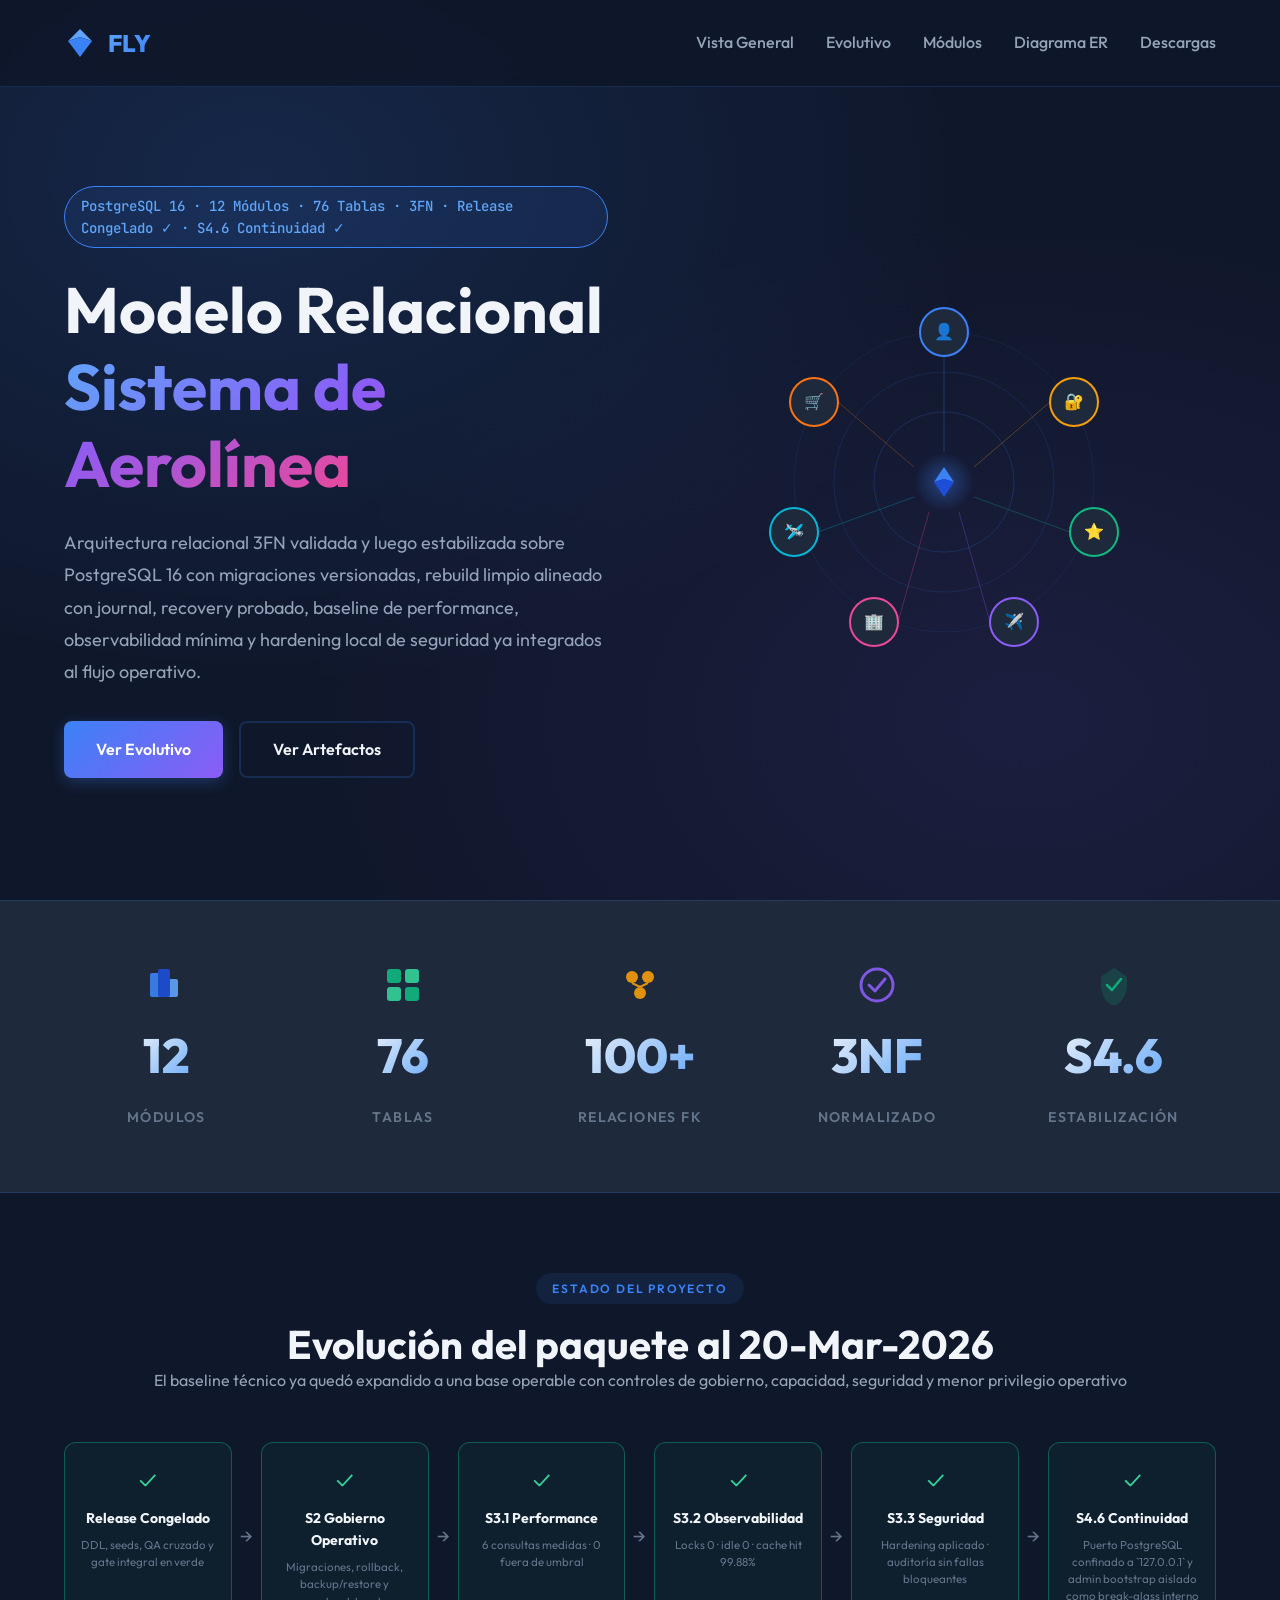
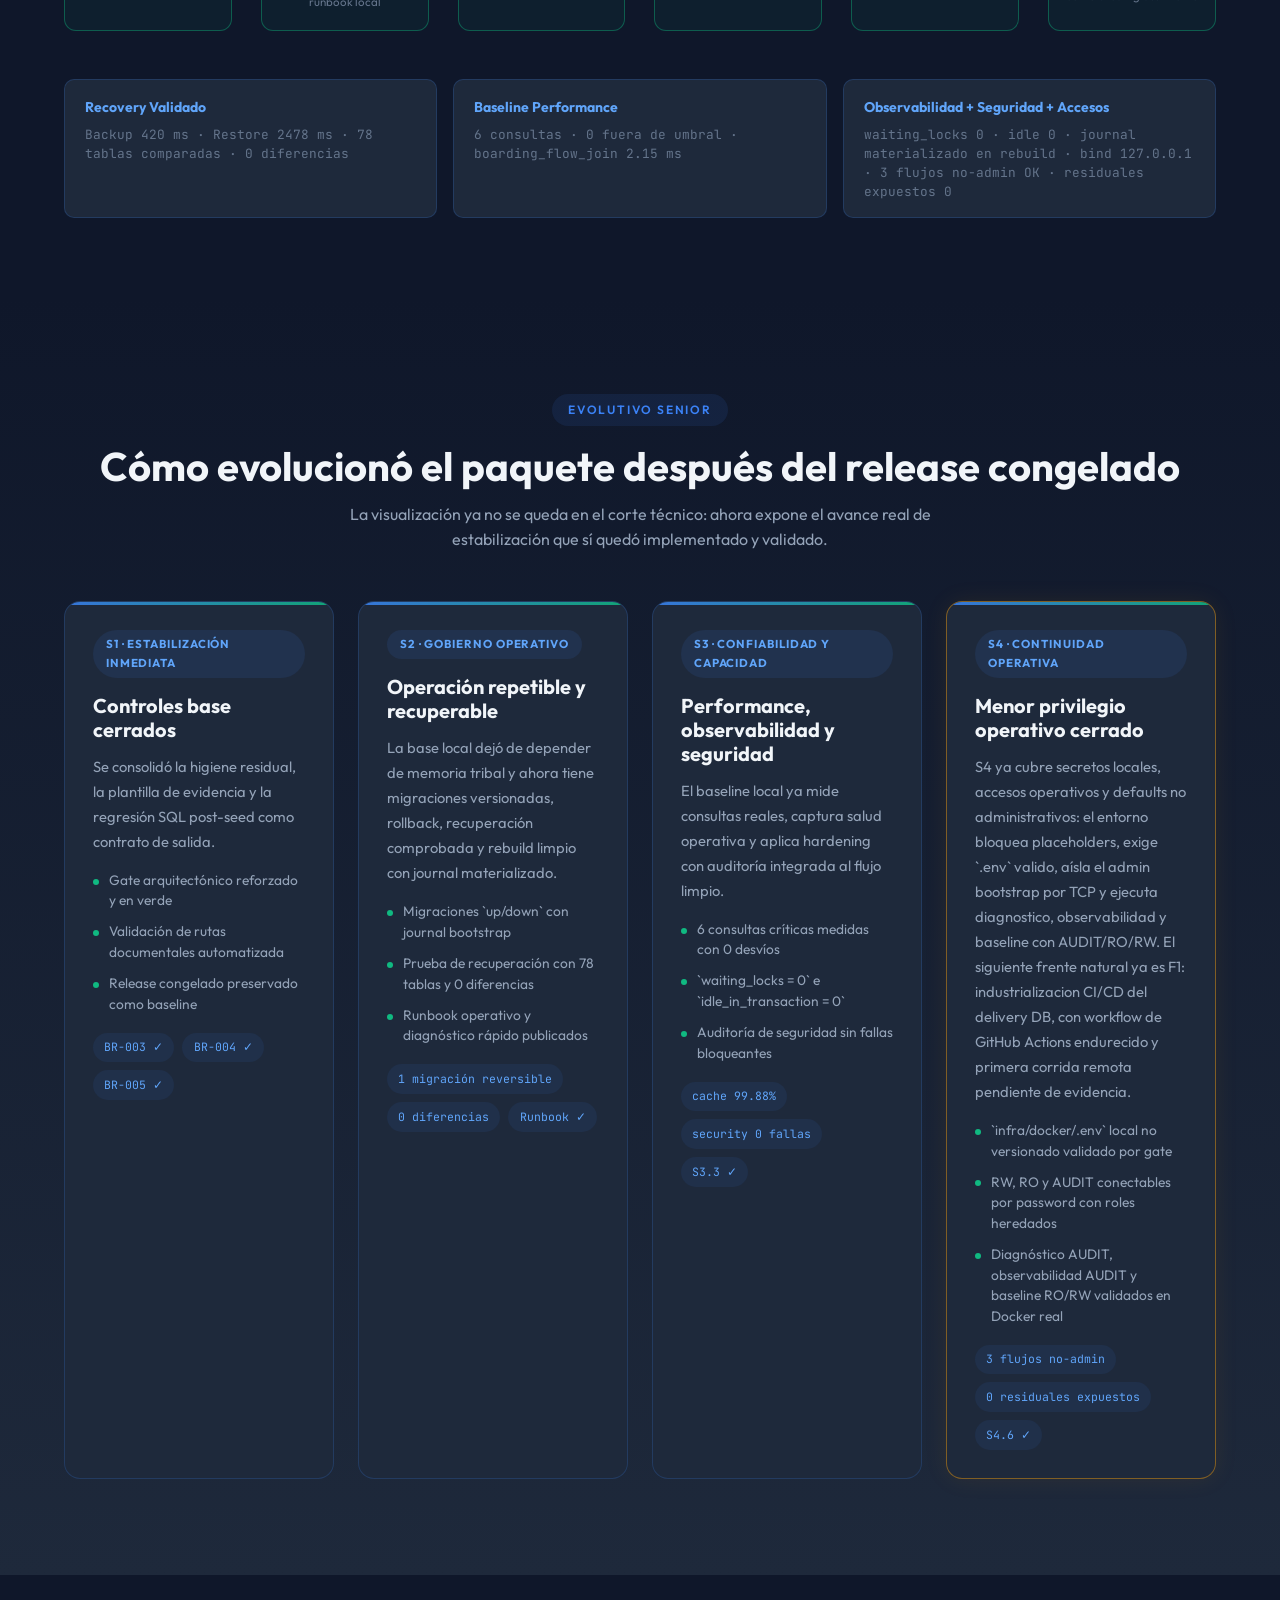
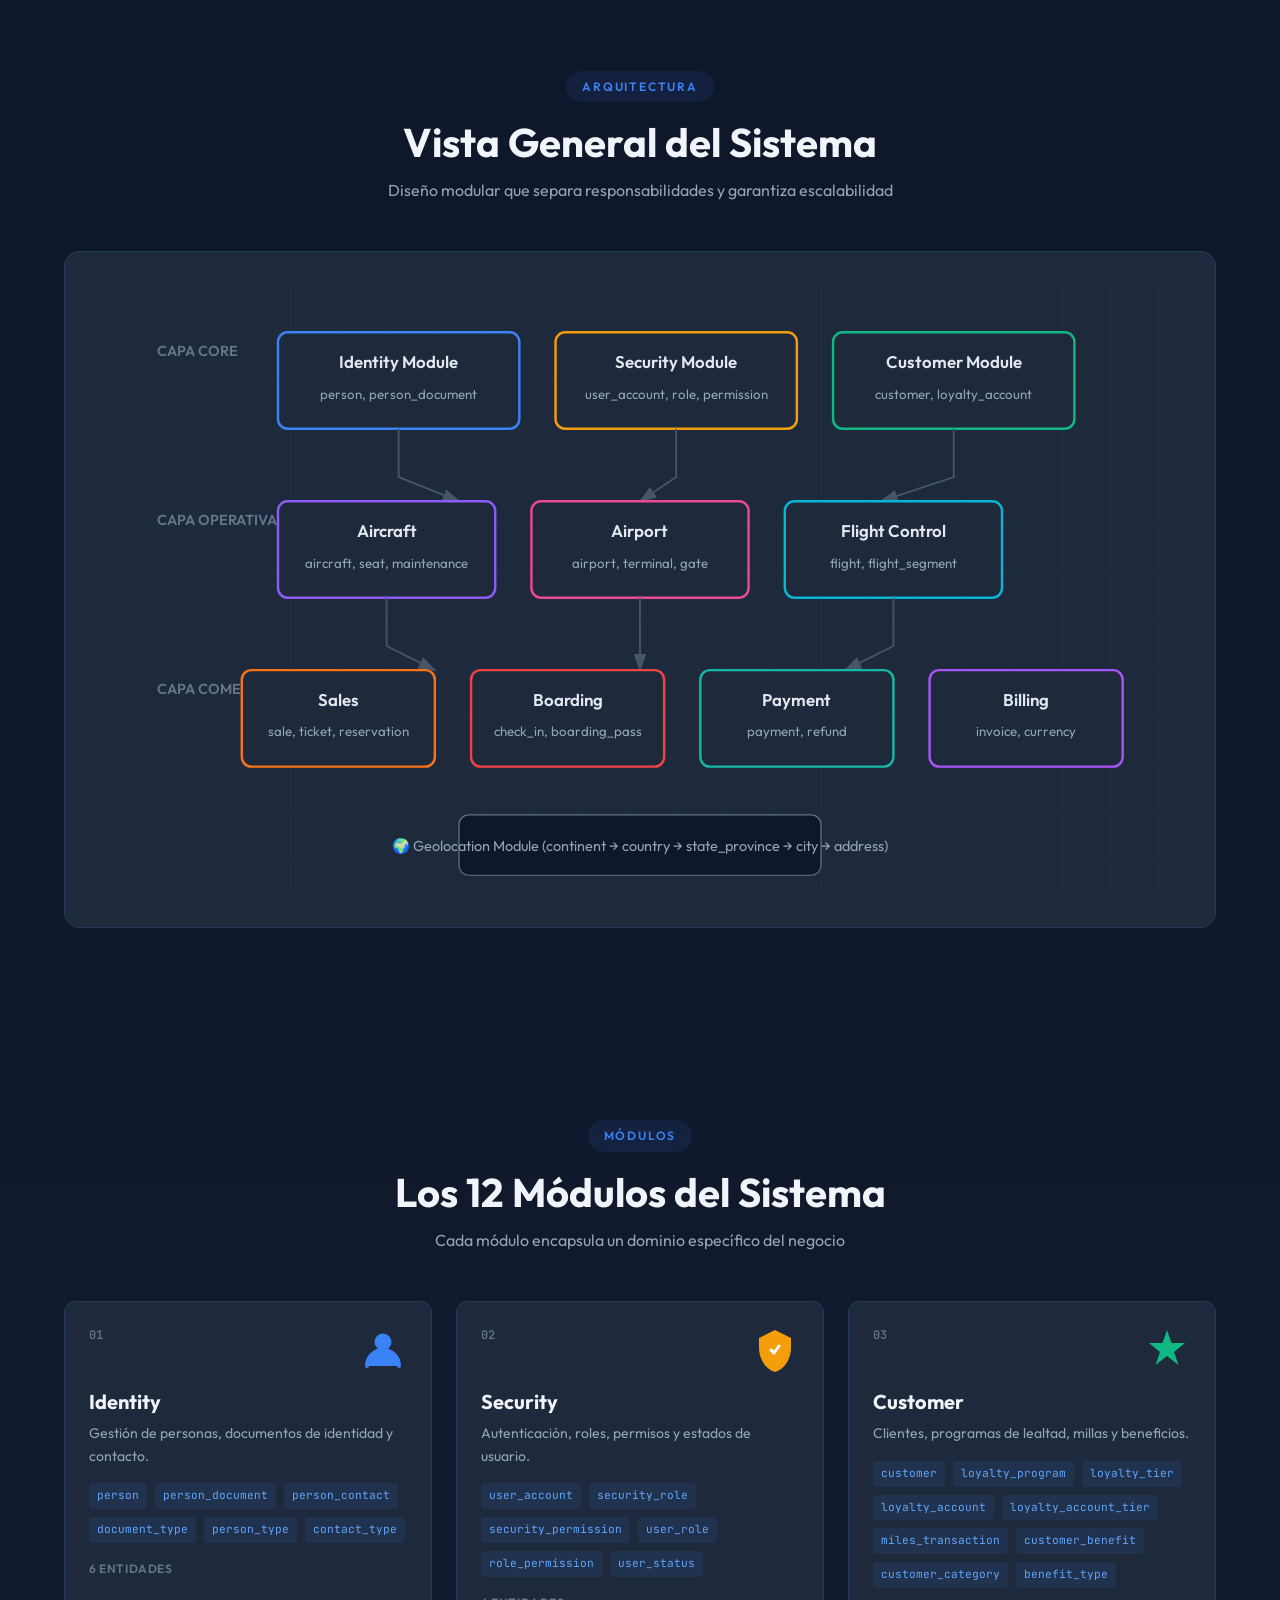
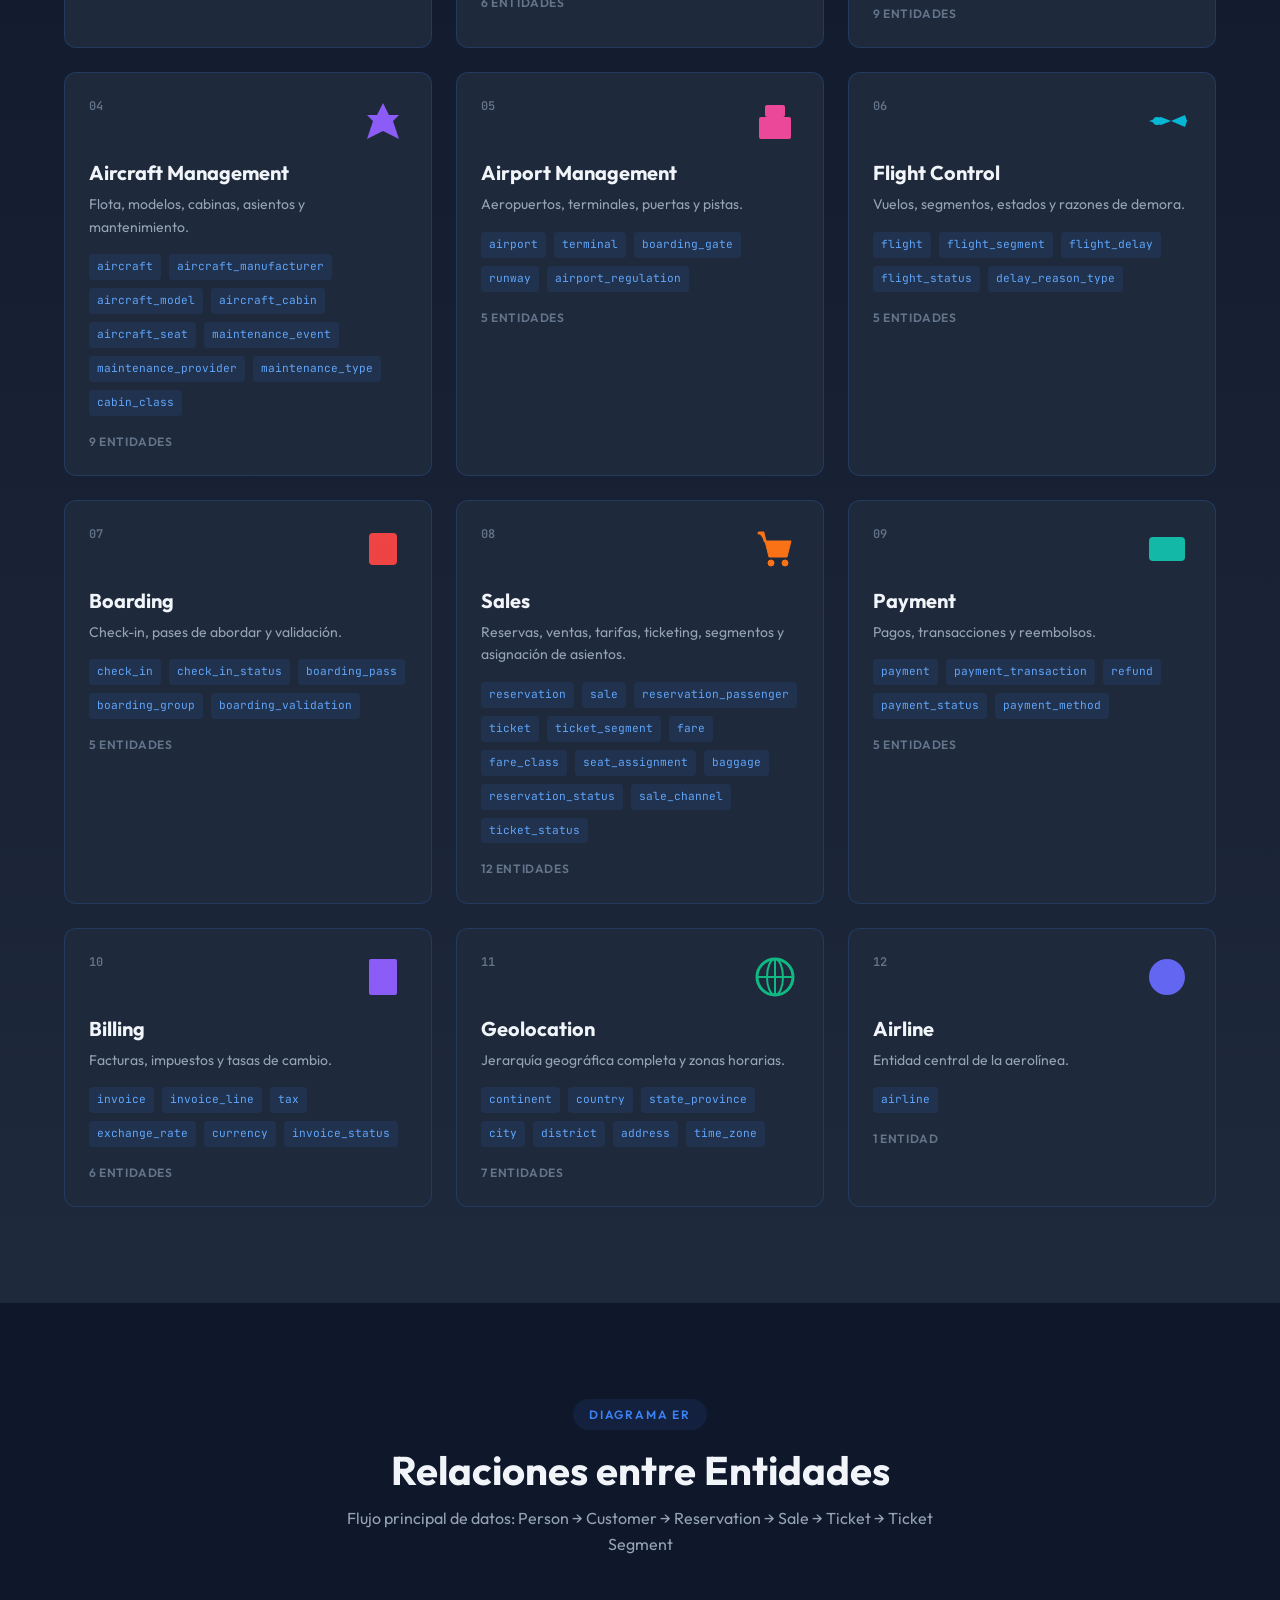
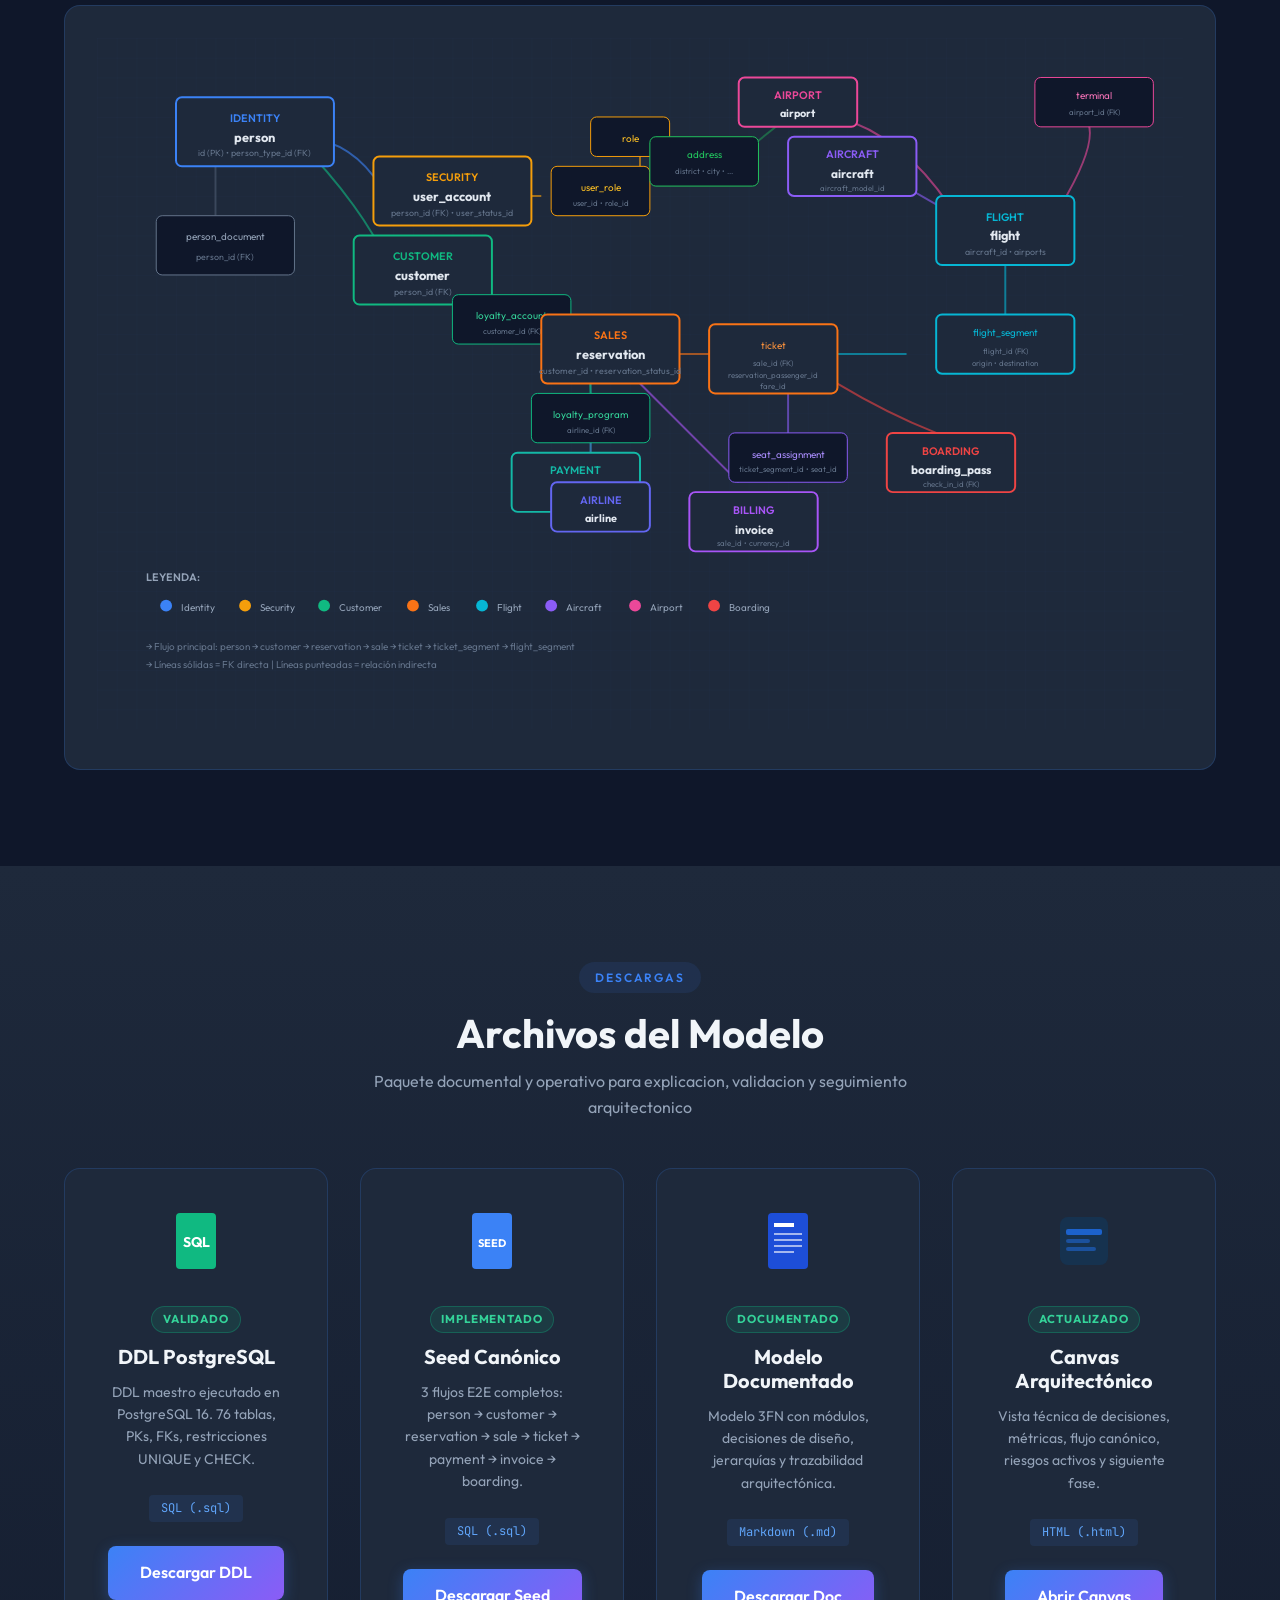
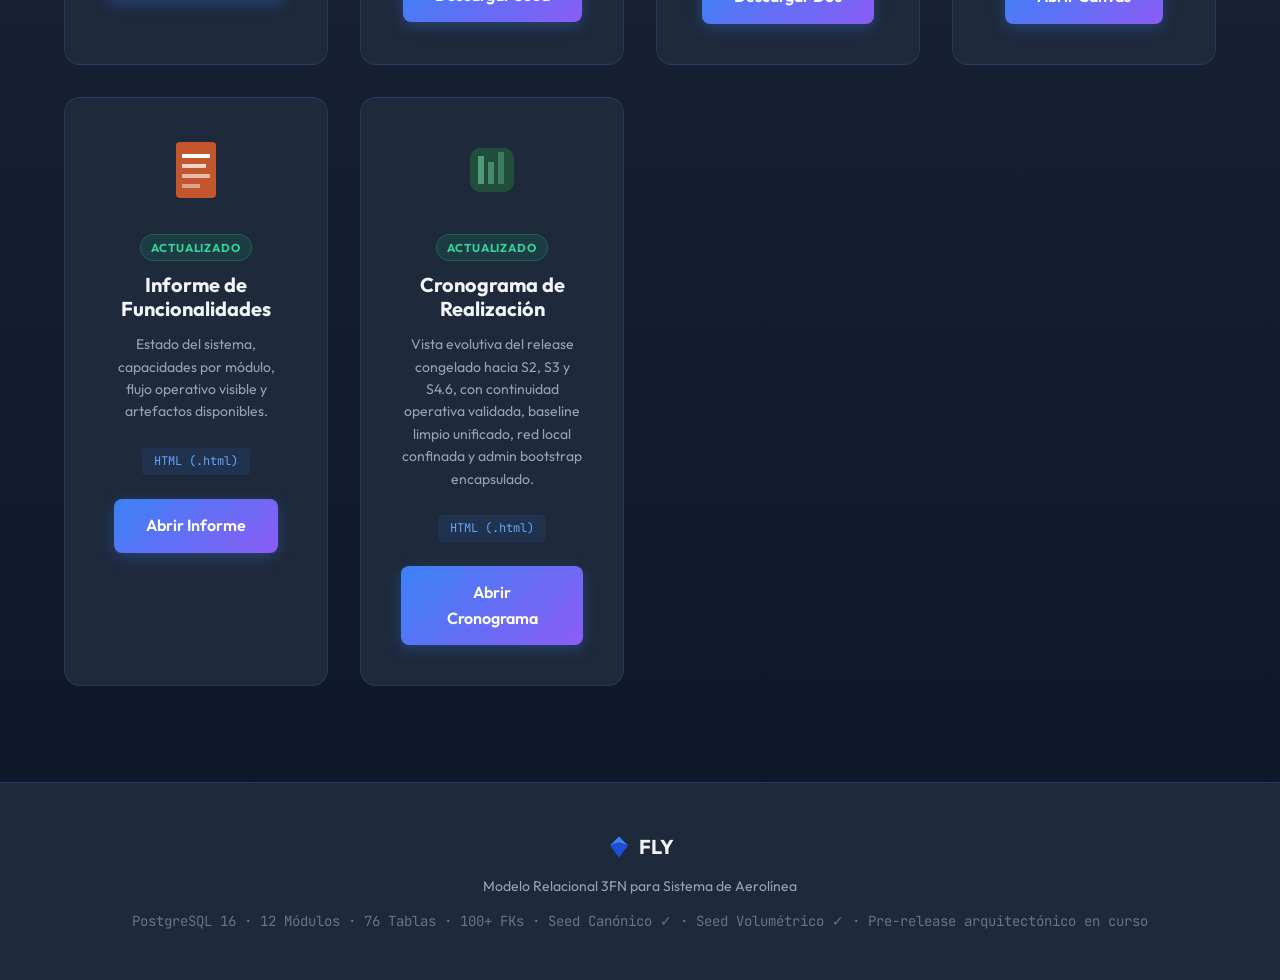
==== commit e51b871b: "chore(db): cerrar s4.4-s4.6 e iniciar f1 github-actions" ====
--- a/app/landing/index.html
+++ b/app/landing/index.html
@@ -38,14 +38,14 @@
         </nav>
         
         <div class="hero-content">
-            <div class="hero-badge">PostgreSQL 16 · 12 Módulos · 76 Tablas · 3FN · Release Congelado ✓ · S4.3 Continuidad ✓</div>
+            <div class="hero-badge">PostgreSQL 16 · 12 Módulos · 76 Tablas · 3FN · Release Congelado ✓ · S4.6 Continuidad ✓</div>
             <h1 class="hero-title">
                 Modelo Relacional<br>
                 <span class="gradient-text">Sistema de Aerolínea</span>
             </h1>
             <p class="hero-description">
                 Arquitectura relacional 3FN validada y luego estabilizada sobre PostgreSQL 16 con
-                migraciones versionadas, recovery probado, baseline de performance, observabilidad mínima
+                migraciones versionadas, rebuild limpio alineado con journal, recovery probado, baseline de performance, observabilidad mínima
                 y hardening local de seguridad ya integrados al flujo operativo.
             </p>
             <div class="hero-actions">
@@ -174,7 +174,7 @@
                 <path d="M20 4L8 12V20C8 29.4 13.2 37.8 20 40C26.8 37.8 32 29.4 32 20V12L20 4Z" fill="#10B981" opacity="0.2" stroke="#10B981" stroke-width="2"/>
                 <path d="M13 20L18 25L27 14" stroke="#10B981" stroke-width="2.5" stroke-linecap="round" stroke-linejoin="round"/>
             </svg>
-            <span class="stat-number">S4.3</span>
+            <span class="stat-number">S4.6</span>
             <span class="stat-label">Estabilización</span>
         </div>
     </section>
@@ -219,8 +219,8 @@
             <div class="phase-arrow">→</div>
             <div class="phase phase-done">
                 <div class="phase-icon">✓</div>
-                <div class="phase-name">S4.3 Continuidad</div>
-                <div class="phase-detail">Menor privilegio operativo validado en diagnóstico, observabilidad y baseline</div>
+                <div class="phase-name">S4.6 Continuidad</div>
+                <div class="phase-detail">Puerto PostgreSQL confinado a `127.0.0.1` y admin bootstrap aislado como break-glass interno</div>
             </div>
         </div>
         <div class="status-flows">
@@ -234,7 +234,7 @@
             </div>
             <div class="flow-card">
                 <div class="flow-label">Observabilidad + Seguridad + Accesos</div>
-                <div class="flow-route">waiting_locks 0 · idle 0 · 3 flujos no-admin OK · riesgos residuales 2</div>
+                <div class="flow-route">waiting_locks 0 · idle 0 · journal materializado en rebuild · bind 127.0.0.1 · 3 flujos no-admin OK · residuales expuestos 0</div>
             </div>
         </div>
     </section>
@@ -267,7 +267,7 @@
             <article class="stability-card">
                 <span class="stability-stage">S2 · Gobierno operativo</span>
                 <h3>Operación repetible y recuperable</h3>
-                <p>La base local dejó de depender de memoria tribal y ahora tiene migraciones versionadas, rollback y recuperación comprobada.</p>
+                <p>La base local dejó de depender de memoria tribal y ahora tiene migraciones versionadas, rollback, recuperación comprobada y rebuild limpio con journal materializado.</p>
                 <ul class="stability-list">
                     <li>Migraciones `up/down` con journal bootstrap</li>
                     <li>Prueba de recuperación con 78 tablas y 0 diferencias</li>
@@ -299,7 +299,7 @@
             <article class="stability-card current">
                 <span class="stability-stage">S4 · Continuidad operativa</span>
                 <h3>Menor privilegio operativo cerrado</h3>
-                <p>S4 ya cubre secretos locales, accesos operativos y defaults no administrativos: el entorno bloquea placeholders, exige `.env` valido y ejecuta diagnostico, observabilidad y baseline con AUDIT/RO/RW.</p>
+                <p>S4 ya cubre secretos locales, accesos operativos y defaults no administrativos: el entorno bloquea placeholders, exige `.env` valido, aísla el admin bootstrap por TCP y ejecuta diagnostico, observabilidad y baseline con AUDIT/RO/RW. El siguiente frente natural ya es F1: industrializacion CI/CD del delivery DB, con workflow de GitHub Actions endurecido y primera corrida remota pendiente de evidencia.</p>
                 <ul class="stability-list">
                     <li>`infra/docker/.env` local no versionado validado por gate</li>
                     <li>RW, RO y AUDIT conectables por password con roles heredados</li>
@@ -307,8 +307,8 @@
                 </ul>
                 <div class="stability-metrics">
                     <span>3 flujos no-admin</span>
-                    <span>2 riesgos residuales</span>
-                    <span>S4.3 ✓</span>
+                    <span>0 residuales expuestos</span>
+                    <span>S4.6 ✓</span>
                 </div>
             </article>
         </div>
@@ -1055,7 +1055,7 @@
                 </div>
                 <div class="download-badge done">Actualizado</div>
                 <h3>Cronograma de Realización</h3>
-                <p>Vista evolutiva del release congelado hacia S2, S3 y S4.3, con continuidad operativa ya validada y riesgos residuales controlados.</p>
+                <p>Vista evolutiva del release congelado hacia S2, S3 y S4.6, con continuidad operativa validada, baseline limpio unificado, red local confinada y admin bootstrap encapsulado.</p>
                 <span class="download-format">HTML (.html)</span>
                 <a href="../../reports/cronograma/cronograma_realizacion.html" class="btn btn-primary">Abrir Cronograma</a>
             </div>
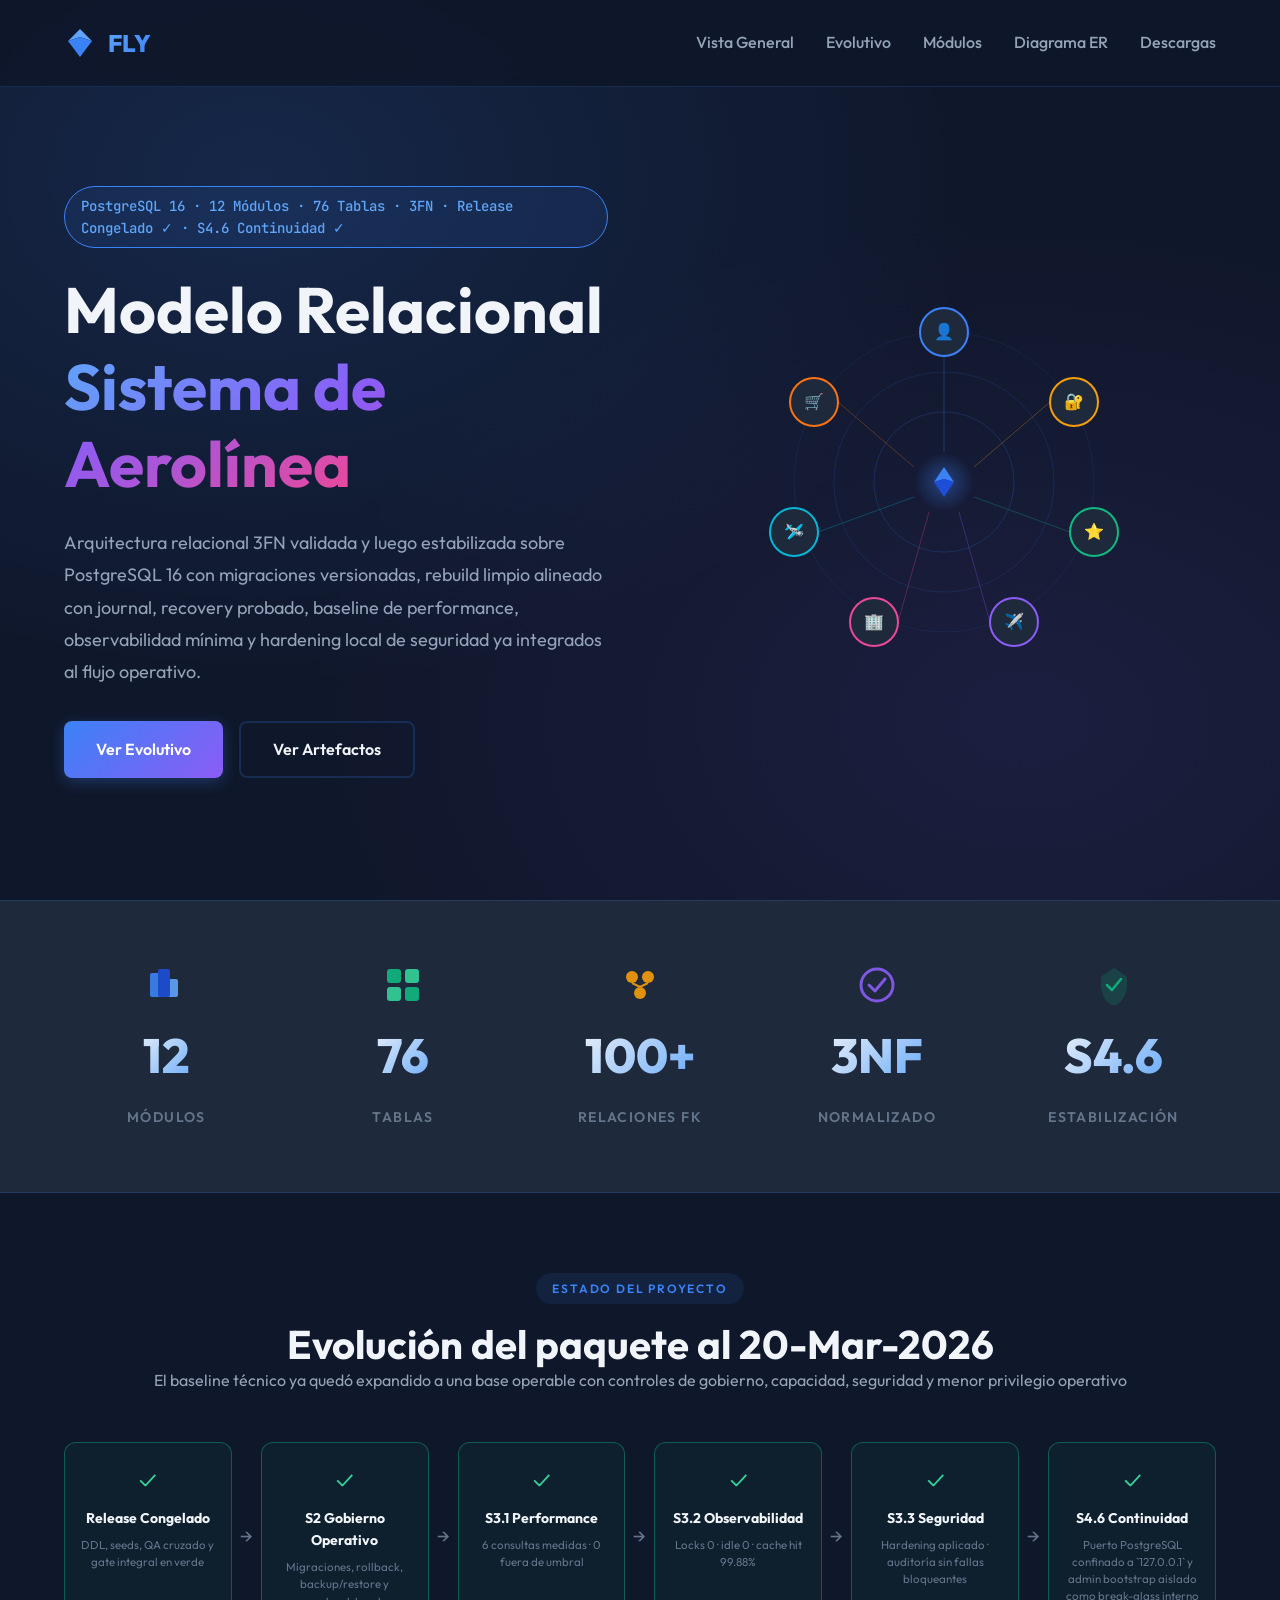
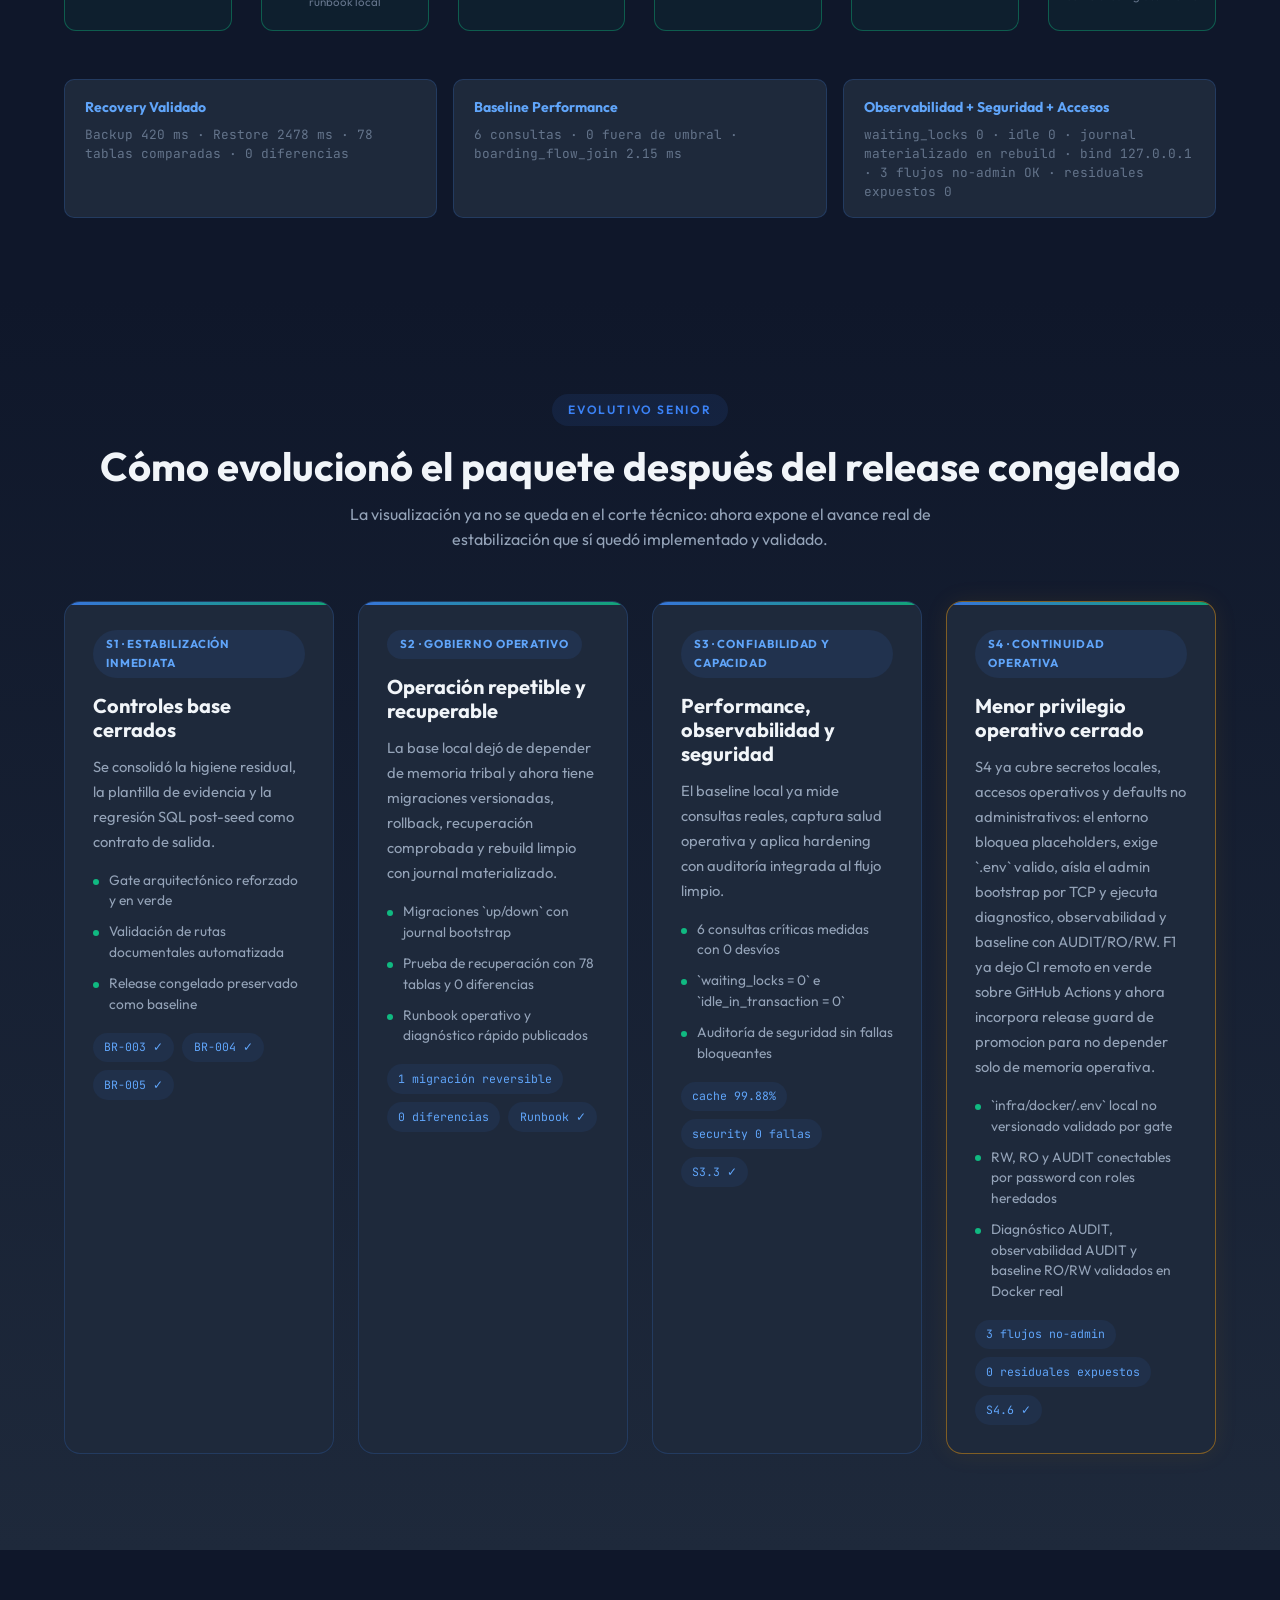
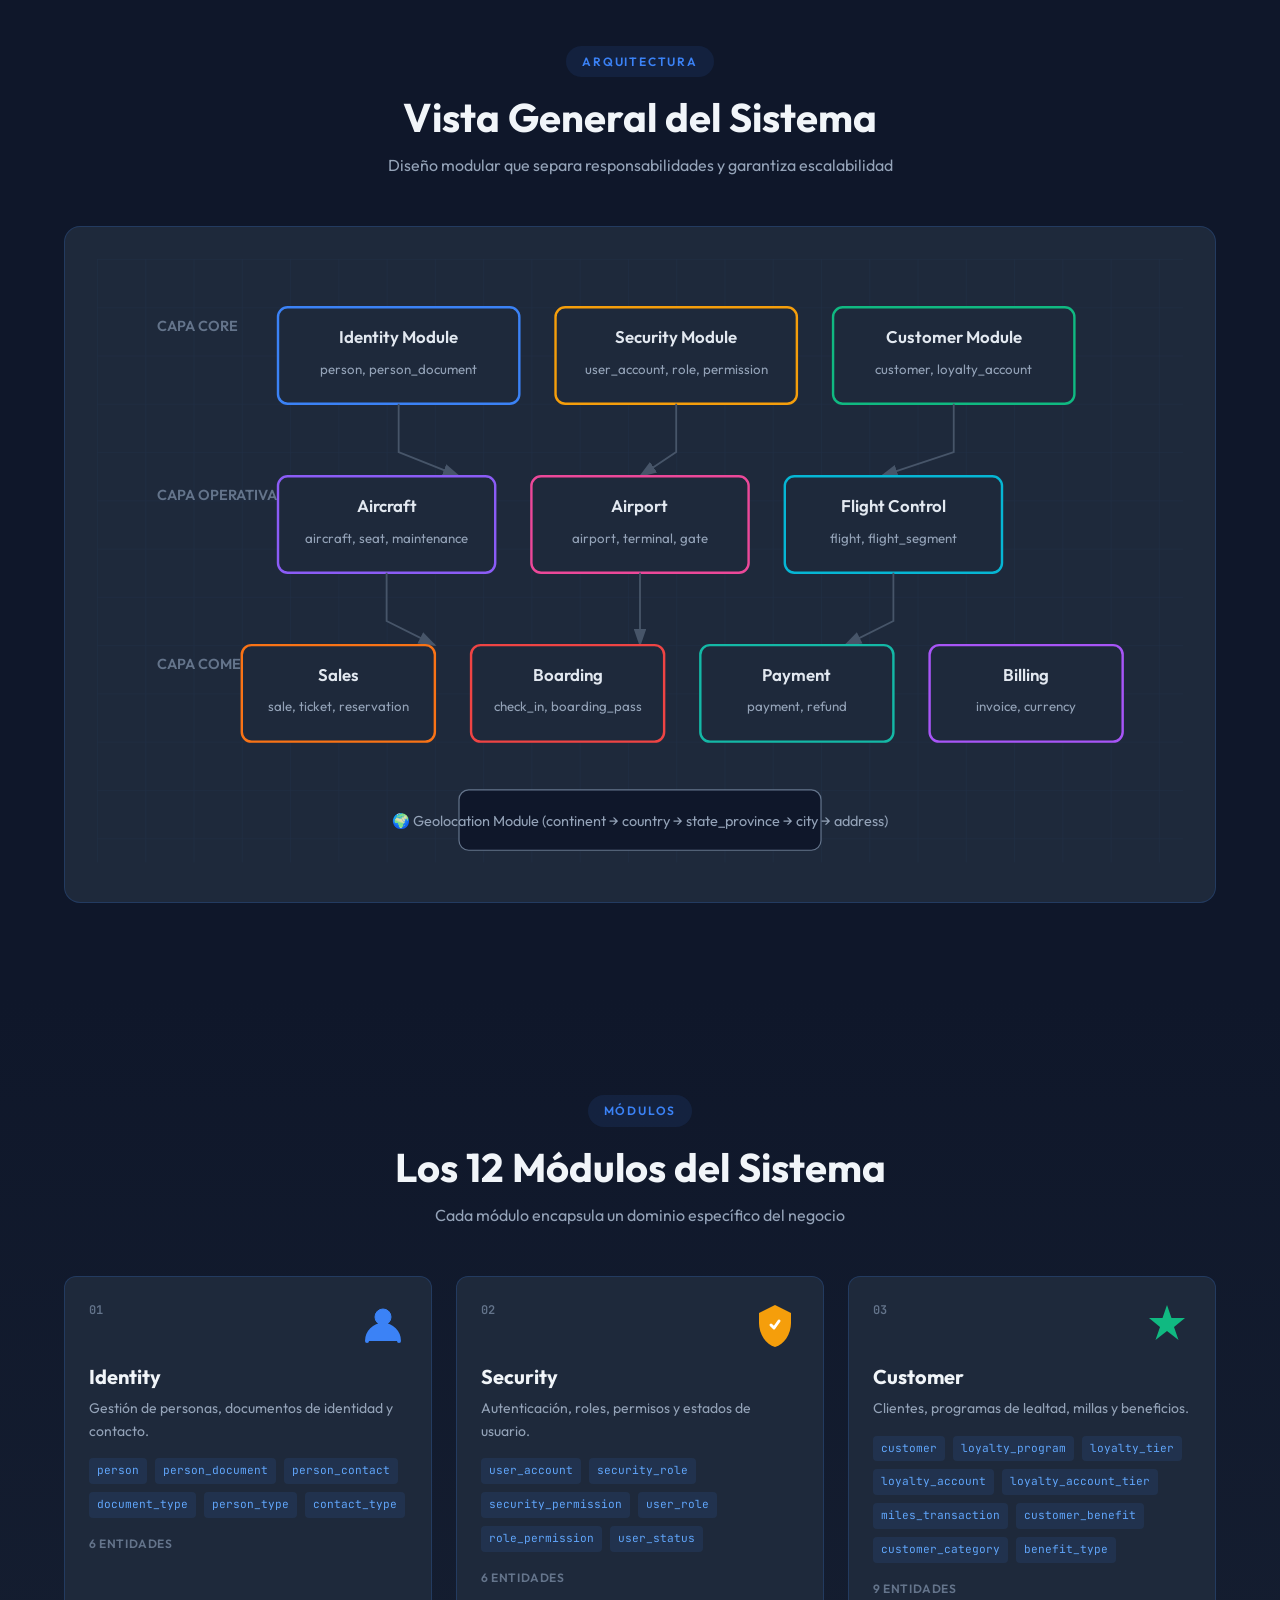
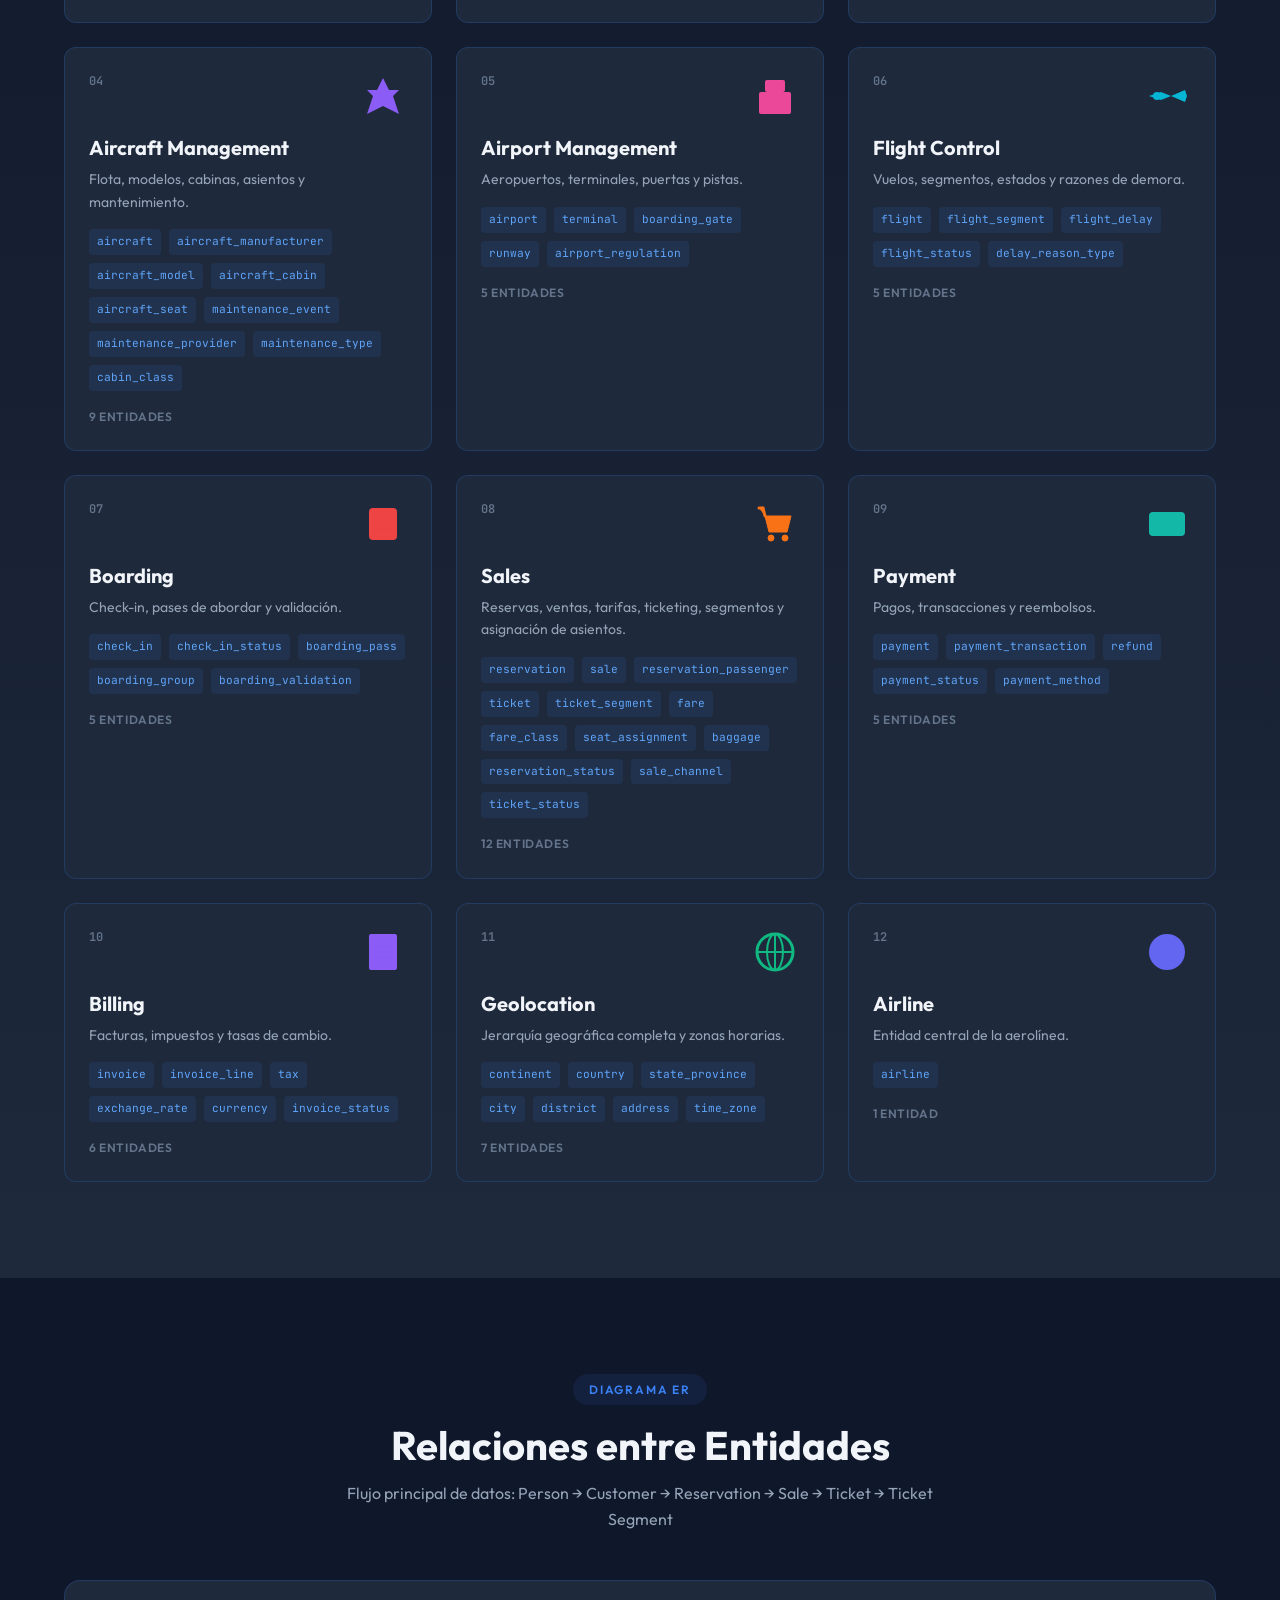
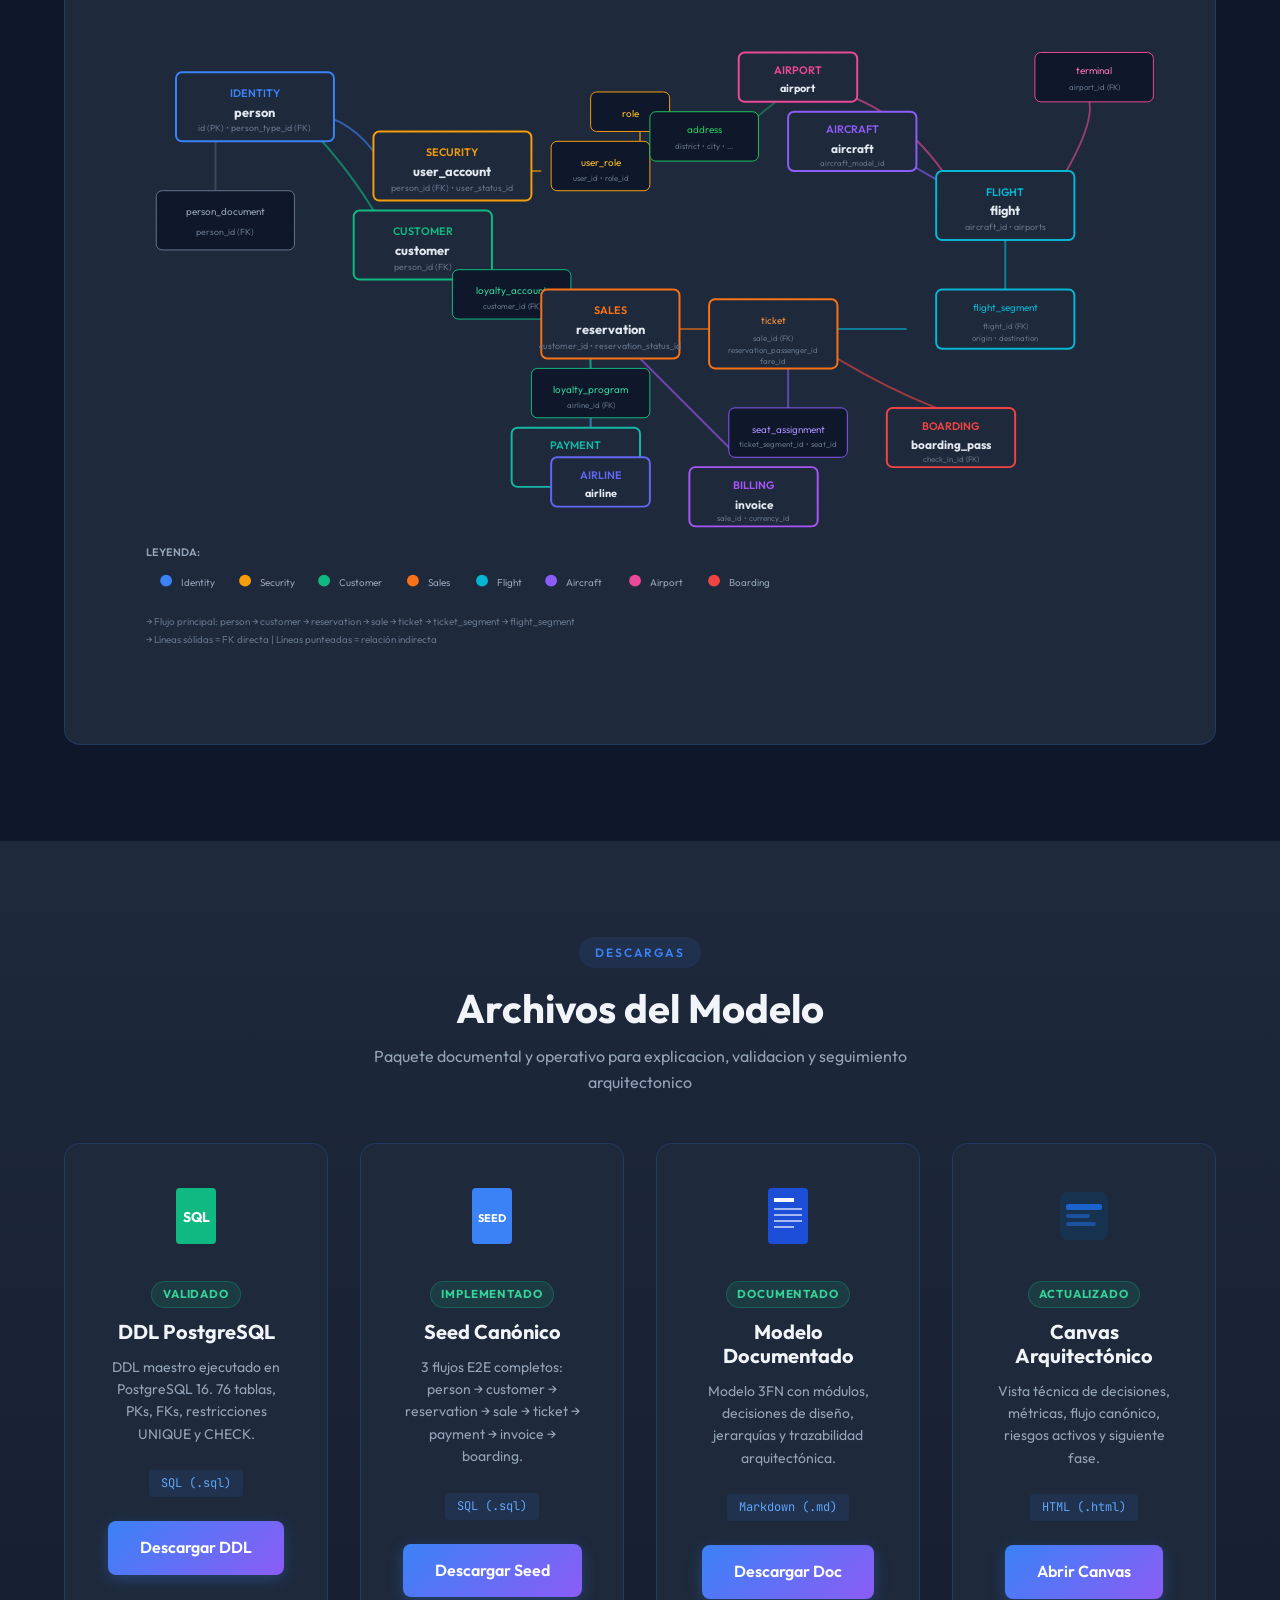
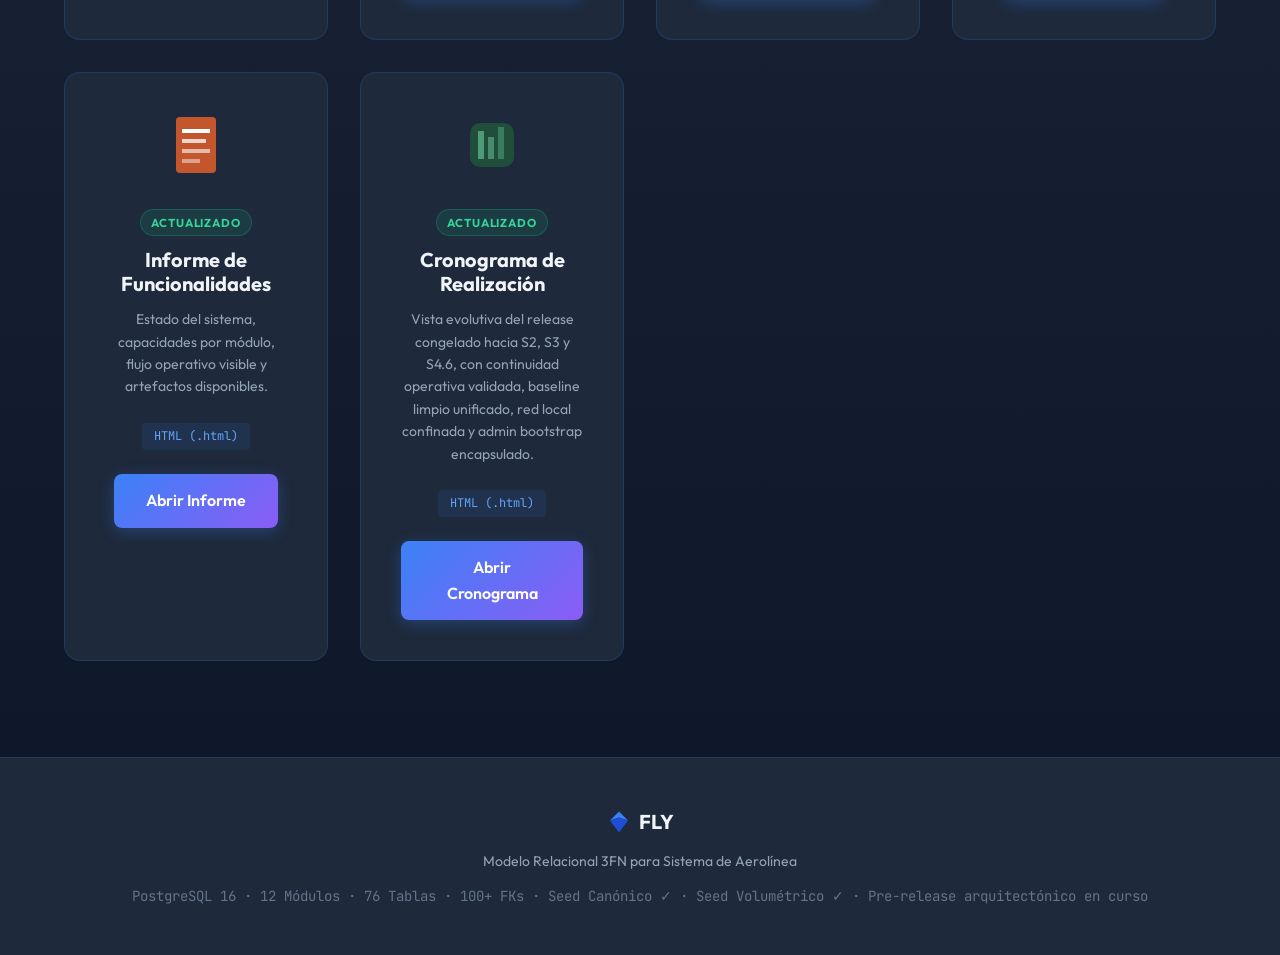
==== commit 1b1d386d: "chore(ci): cerrar f1.4 con release guard de promocion" ====
--- a/app/landing/index.html
+++ b/app/landing/index.html
@@ -299,7 +299,7 @@
             <article class="stability-card current">
                 <span class="stability-stage">S4 · Continuidad operativa</span>
                 <h3>Menor privilegio operativo cerrado</h3>
-                <p>S4 ya cubre secretos locales, accesos operativos y defaults no administrativos: el entorno bloquea placeholders, exige `.env` valido, aísla el admin bootstrap por TCP y ejecuta diagnostico, observabilidad y baseline con AUDIT/RO/RW. El siguiente frente natural ya es F1: industrializacion CI/CD del delivery DB, con workflow de GitHub Actions endurecido y primera corrida remota pendiente de evidencia.</p>
+                <p>S4 ya cubre secretos locales, accesos operativos y defaults no administrativos: el entorno bloquea placeholders, exige `.env` valido, aísla el admin bootstrap por TCP y ejecuta diagnostico, observabilidad y baseline con AUDIT/RO/RW. F1 ya dejo CI remoto en verde sobre GitHub Actions y ahora incorpora release guard de promocion para no depender solo de memoria operativa.</p>
                 <ul class="stability-list">
                     <li>`infra/docker/.env` local no versionado validado por gate</li>
                     <li>RW, RO y AUDIT conectables por password con roles heredados</li>
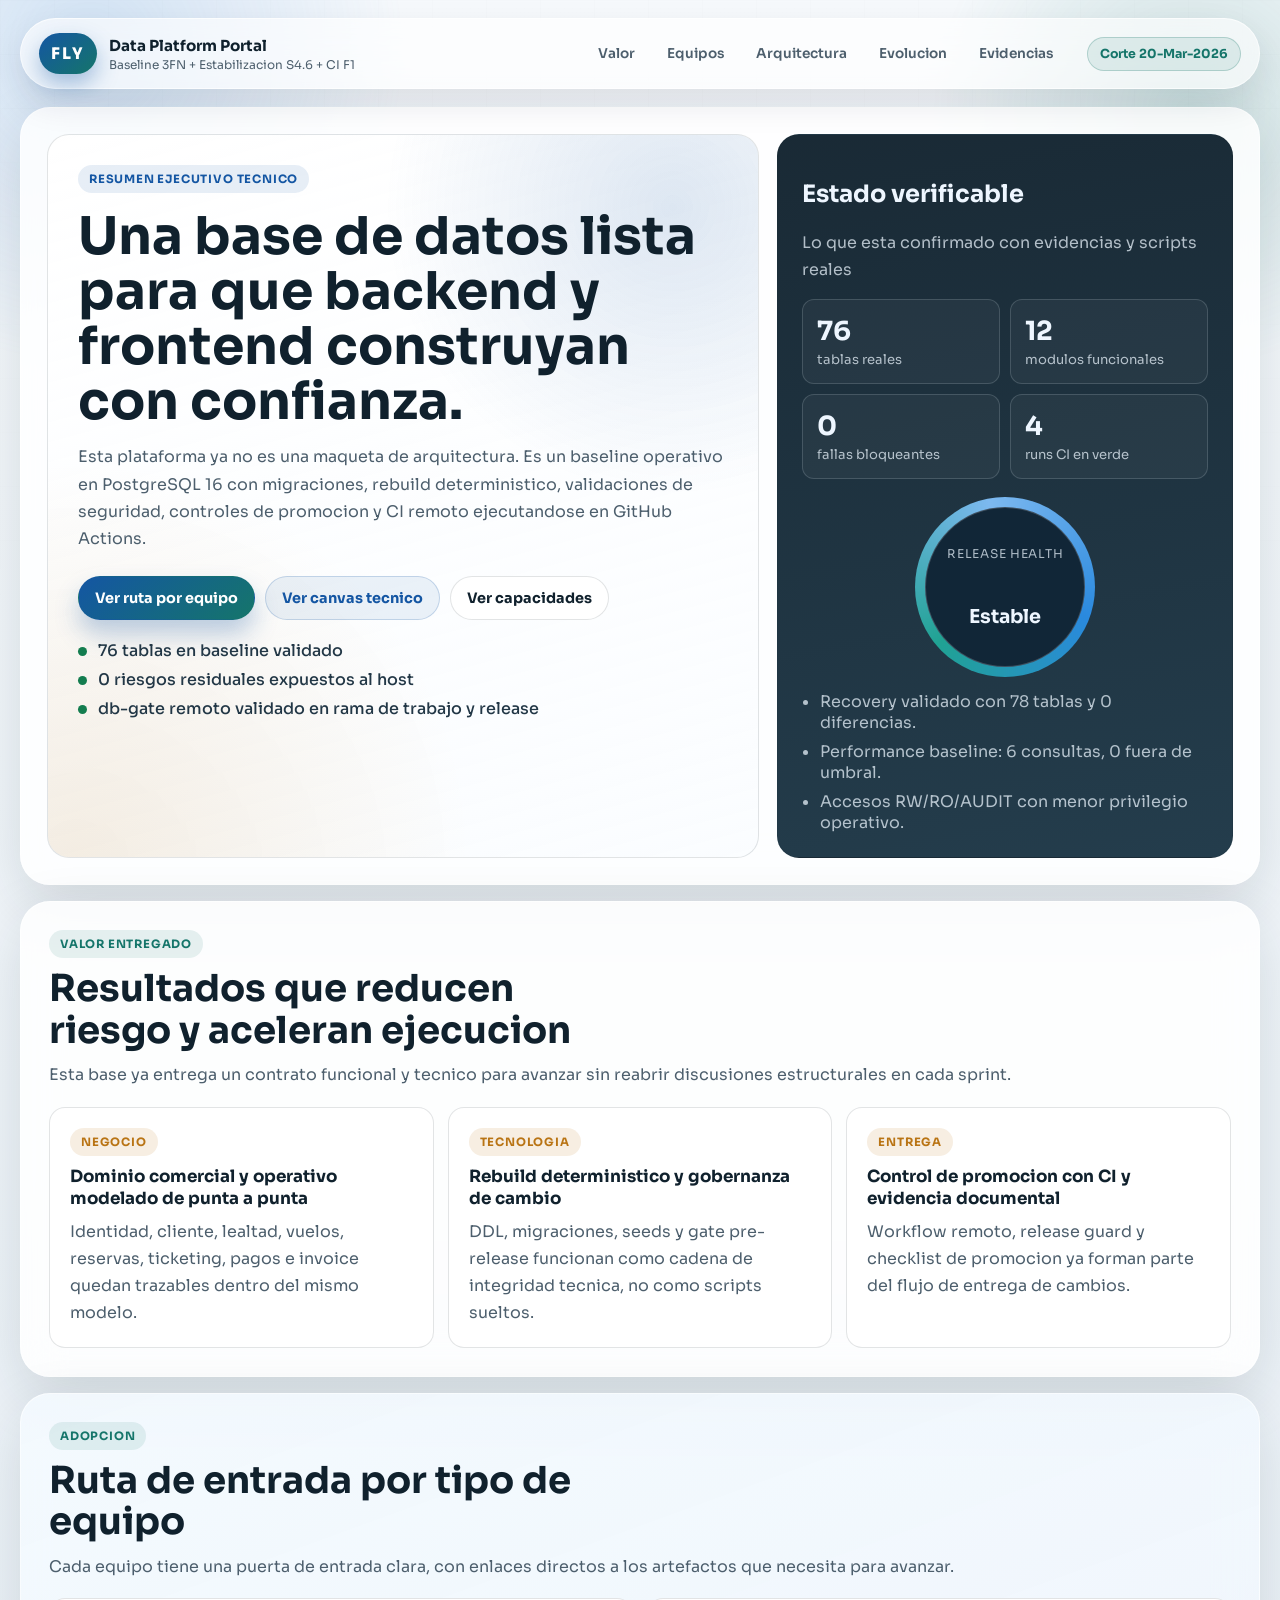
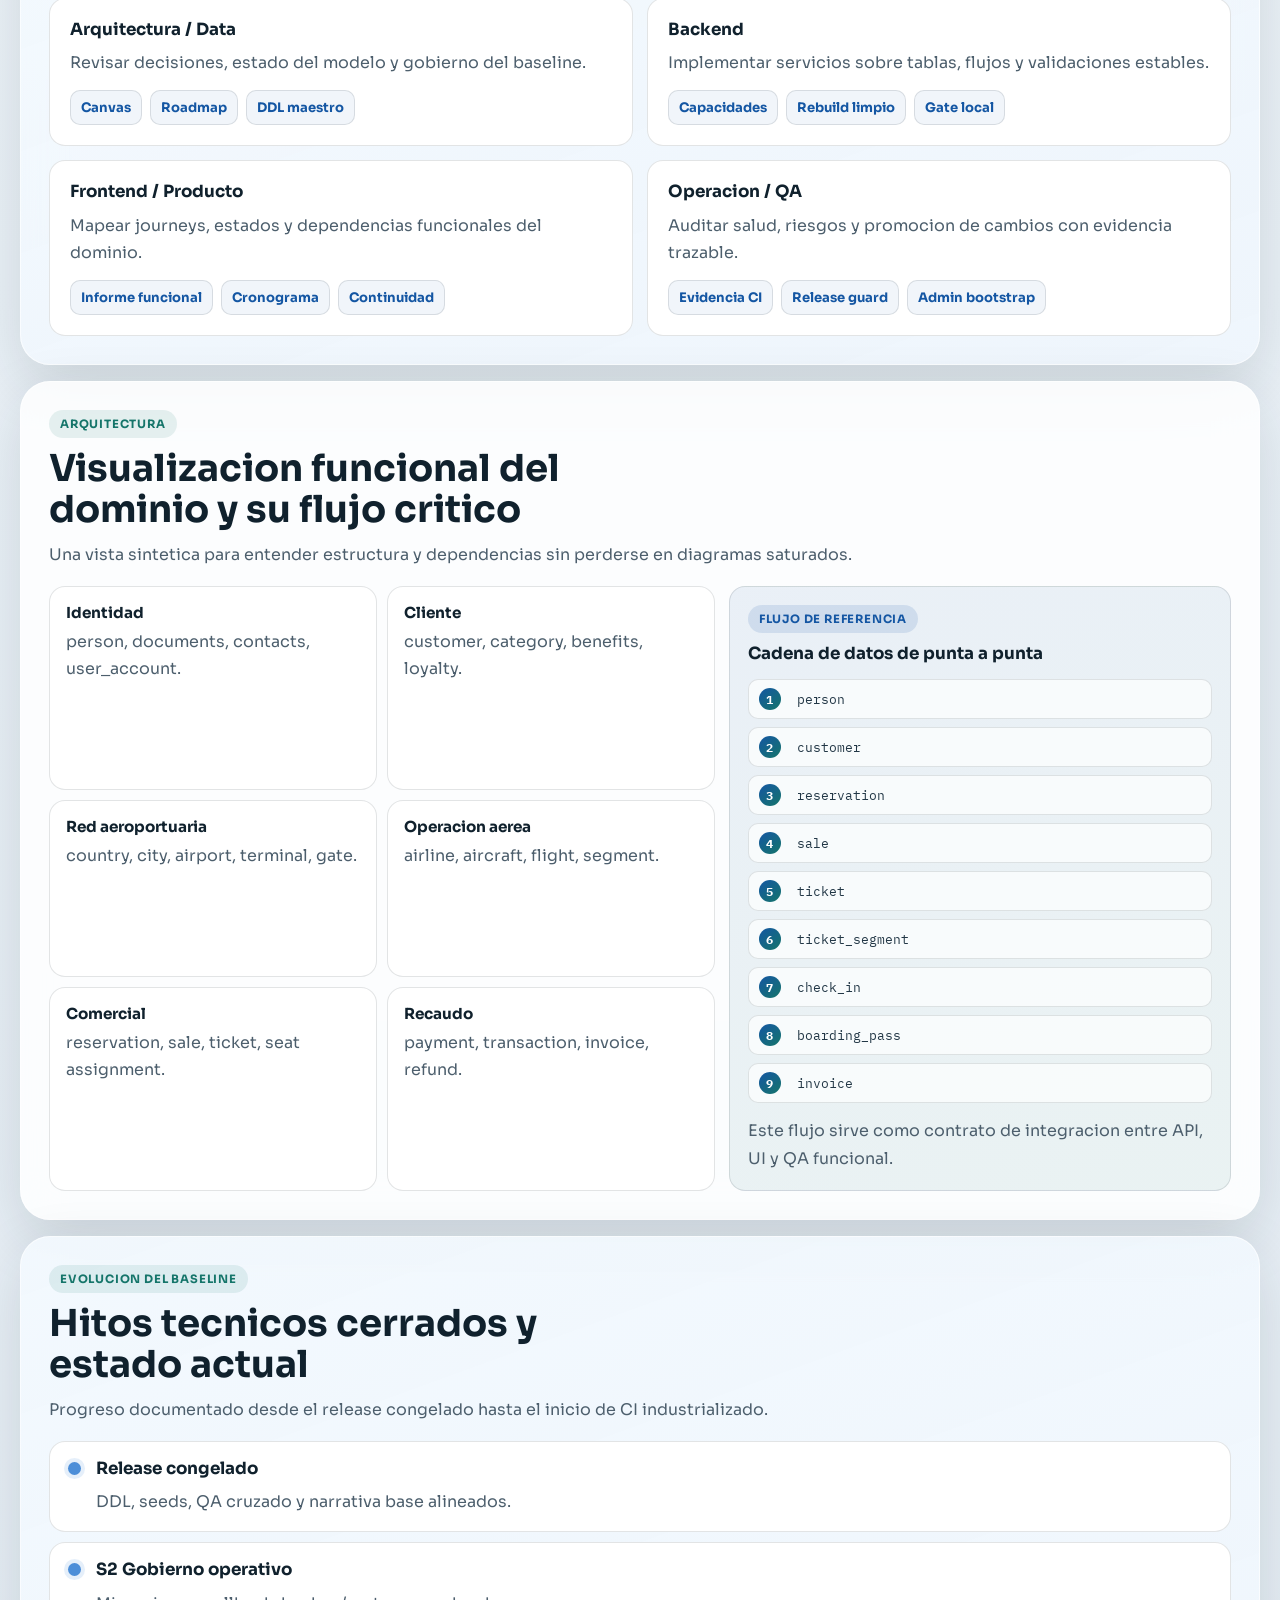
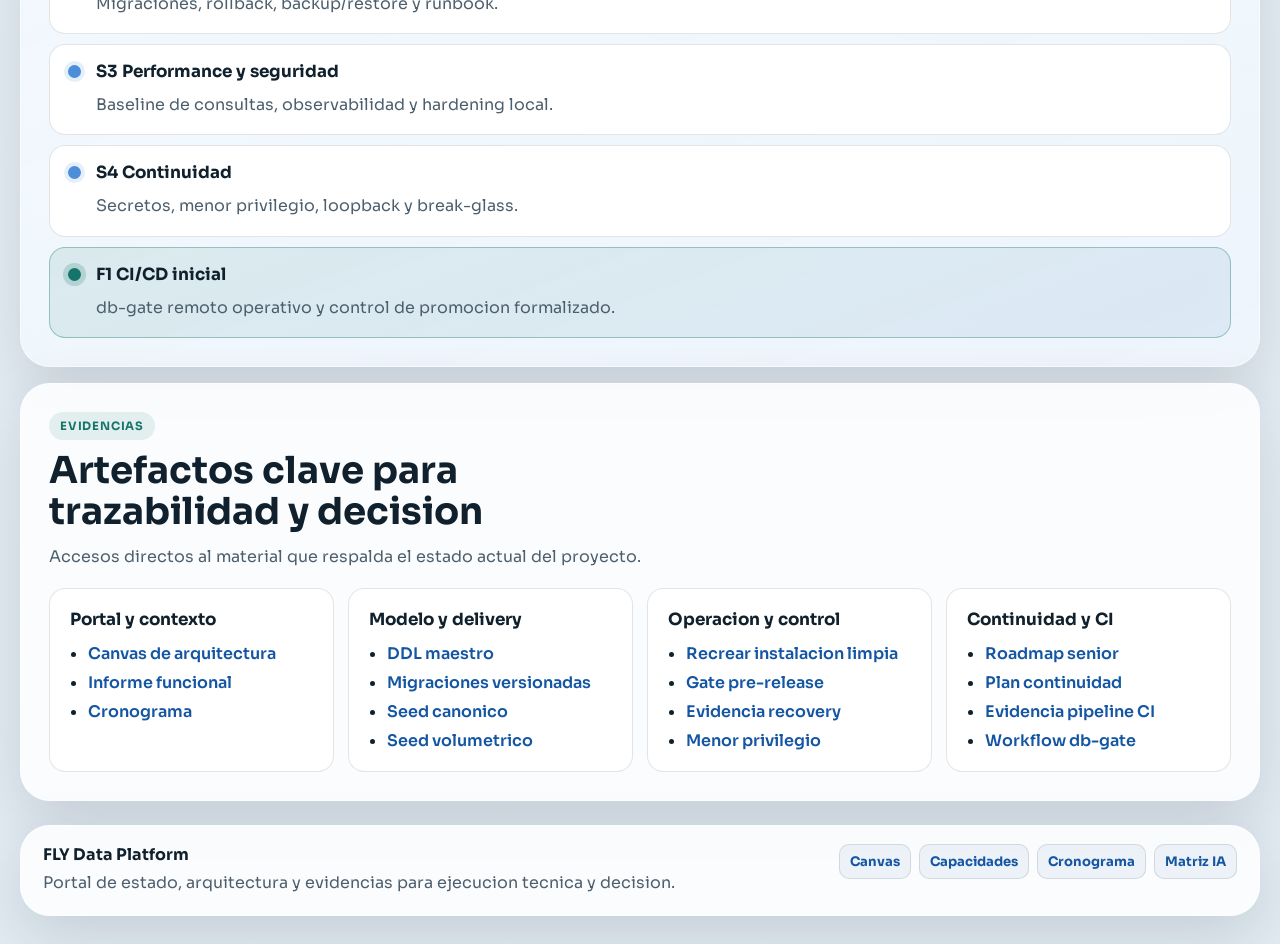
==== commit d46f8d4e: "Cambios - 2026-04-02" ====
--- a/app/landing/index.html
+++ b/app/landing/index.html
@@ -3,1080 +3,326 @@
 <head>
     <meta charset="UTF-8">
     <meta name="viewport" content="width=device-width, initial-scale=1.0">
-    <title>Sistema FLY - Modelo Relacional 3FN de Aerolínea</title>
+    <title>FLY Data Platform | Portal Arquitectonico</title>
     <link rel="stylesheet" href="styles.css">
-    <link href="https://fonts.googleapis.com/css2?family=Outfit:wght@300;400;500;600;700;800&family=JetBrains+Mono:wght@400;500&display=swap" rel="stylesheet">
+    <link href="https://fonts.googleapis.com/css2?family=Sora:wght@400;500;600;700;800&family=IBM+Plex+Mono:wght@400;500;600&display=swap" rel="stylesheet">
 </head>
 <body>
-    <!-- Hero Section -->
-    <header class="hero">
-        <nav class="nav">
-            <div class="logo">
-                <svg class="logo-icon" width="32" height="32" viewBox="0 0 32 32" fill="none">
-                    <path d="M16 2L4 14L16 10L28 14L16 2Z" fill="url(#plane-gradient)"/>
-                    <path d="M16 10L4 14L16 30L28 14L16 10Z" fill="url(#plane-gradient-2)"/>
-                    <defs>
-                        <linearGradient id="plane-gradient" x1="4" y1="2" x2="28" y2="14">
-                            <stop stop-color="#60A5FA"/>
-                            <stop offset="1" stop-color="#3B82F6"/>
-                        </linearGradient>
-                        <linearGradient id="plane-gradient-2" x1="4" y1="14" x2="28" y2="30">
-                            <stop stop-color="#3B82F6"/>
-                            <stop offset="1" stop-color="#1D4ED8"/>
-                        </linearGradient>
-                    </defs>
-                </svg>
-                <span class="logo-text">FLY</span>
-            </div>
-            <ul class="nav-links">
-                <li><a href="#overview">Vista General</a></li>
-                <li><a href="#evolution">Evolutivo</a></li>
-                <li><a href="#modules">Módulos</a></li>
-                <li><a href="#diagram">Diagrama ER</a></li>
-                <li><a href="#downloads">Descargas</a></li>
-            </ul>
+    <div class="ambient ambient-a" aria-hidden="true"></div>
+    <div class="ambient ambient-b" aria-hidden="true"></div>
+    <div class="ambient-grid" aria-hidden="true"></div>
+
+    <header class="topbar">
+        <a class="brand" href="index.html">
+            <span class="brand-badge">FLY</span>
+            <span class="brand-copy">
+                <strong>Data Platform Portal</strong>
+                <small>Baseline 3FN + Estabilizacion S4.6 + CI F1</small>
+            </span>
+        </a>
+        <nav class="topnav" aria-label="Navegacion principal">
+            <a href="#valor">Valor</a>
+            <a href="#equipos">Equipos</a>
+            <a href="#arquitectura">Arquitectura</a>
+            <a href="#evolucion">Evolucion</a>
+            <a href="#evidencias">Evidencias</a>
         </nav>
-        
-        <div class="hero-content">
-            <div class="hero-badge">PostgreSQL 16 · 12 Módulos · 76 Tablas · 3FN · Release Congelado ✓ · S4.6 Continuidad ✓</div>
-            <h1 class="hero-title">
-                Modelo Relacional<br>
-                <span class="gradient-text">Sistema de Aerolínea</span>
-            </h1>
-            <p class="hero-description">
-                Arquitectura relacional 3FN validada y luego estabilizada sobre PostgreSQL 16 con
-                migraciones versionadas, rebuild limpio alineado con journal, recovery probado, baseline de performance, observabilidad mínima
-                y hardening local de seguridad ya integrados al flujo operativo.
-            </p>
-            <div class="hero-actions">
-                <a href="#evolution" class="btn btn-primary">Ver Evolutivo</a>
-                <a href="#downloads" class="btn btn-secondary">Ver Artefactos</a>
-            </div>
+        <span class="state-pill">Corte 20-Mar-2026</span>
+    </header>
+
+    <main class="portal">
+        <section class="hero">
+            <div class="hero-main reveal">
+                <span class="tagline">Resumen Ejecutivo Tecnico</span>
+                <h1>Una base de datos lista para que backend y frontend construyan con confianza.</h1>
+                <p>
+                    Esta plataforma ya no es una maqueta de arquitectura. Es un baseline operativo
+                    en PostgreSQL 16 con migraciones, rebuild deterministico, validaciones de
+                    seguridad, controles de promocion y CI remoto ejecutandose en GitHub Actions.
+                </p>
+                <div class="hero-actions">
+                    <a class="btn btn-primary" href="#equipos">Ver ruta por equipo</a>
+                    <a class="btn btn-secondary" href="../../architecture/canvas/canvas_arquitectura.html">Ver canvas tecnico</a>
+                    <a class="btn btn-ghost" href="../../reports/html/funcionalidades_sistema.html">Ver capacidades</a>
+                </div>
+                <ul class="trust-strip">
+                    <li>76 tablas en baseline validado</li>
+                    <li>0 riesgos residuales expuestos al host</li>
+                    <li>db-gate remoto validado en rama de trabajo y release</li>
+                </ul>
+            </div>
+
+            <aside class="hero-board reveal delay-1">
+                <header>
+                    <h2>Estado verificable</h2>
+                    <p>Lo que esta confirmado con evidencias y scripts reales</p>
+                </header>
+
+                <div class="kpi-grid">
+                    <article class="kpi">
+                        <strong>76</strong>
+                        <span>tablas reales</span>
+                    </article>
+                    <article class="kpi">
+                        <strong>12</strong>
+                        <span>modulos funcionales</span>
+                    </article>
+                    <article class="kpi">
+                        <strong>0</strong>
+                        <span>fallas bloqueantes</span>
+                    </article>
+                    <article class="kpi">
+                        <strong>4</strong>
+                        <span>runs CI en verde</span>
+                    </article>
+                </div>
+
+                <div class="signal-ring">
+                    <div class="ring-core">
+                        <span>Release Health</span>
+                        <strong>Estable</strong>
+                    </div>
+                </div>
+
+                <ul class="board-notes">
+                    <li>Recovery validado con 78 tablas y 0 diferencias.</li>
+                    <li>Performance baseline: 6 consultas, 0 fuera de umbral.</li>
+                    <li>Accesos RW/RO/AUDIT con menor privilegio operativo.</li>
+                </ul>
+            </aside>
+        </section>
+
+        <section id="valor" class="section reveal delay-2">
+            <header class="section-head">
+                <span class="section-kicker">Valor Entregado</span>
+                <h2>Resultados que reducen riesgo y aceleran ejecucion</h2>
+                <p>
+                    Esta base ya entrega un contrato funcional y tecnico para avanzar sin
+                    reabrir discusiones estructurales en cada sprint.
+                </p>
+            </header>
+
+            <div class="pillar-grid">
+                <article class="pillar-card">
+                    <span class="pillar-tag">Negocio</span>
+                    <h3>Dominio comercial y operativo modelado de punta a punta</h3>
+                    <p>
+                        Identidad, cliente, lealtad, vuelos, reservas, ticketing, pagos e
+                        invoice quedan trazables dentro del mismo modelo.
+                    </p>
+                </article>
+                <article class="pillar-card">
+                    <span class="pillar-tag">Tecnologia</span>
+                    <h3>Rebuild deterministico y gobernanza de cambio</h3>
+                    <p>
+                        DDL, migraciones, seeds y gate pre-release funcionan como cadena de
+                        integridad tecnica, no como scripts sueltos.
+                    </p>
+                </article>
+                <article class="pillar-card">
+                    <span class="pillar-tag">Entrega</span>
+                    <h3>Control de promocion con CI y evidencia documental</h3>
+                    <p>
+                        Workflow remoto, release guard y checklist de promocion ya forman parte
+                        del flujo de entrega de cambios.
+                    </p>
+                </article>
+            </div>
+        </section>
+
+        <section id="equipos" class="section section-alt reveal">
+            <header class="section-head">
+                <span class="section-kicker">Adopcion</span>
+                <h2>Ruta de entrada por tipo de equipo</h2>
+                <p>
+                    Cada equipo tiene una puerta de entrada clara, con enlaces directos a los
+                    artefactos que necesita para avanzar.
+                </p>
+            </header>
+
+            <div class="route-grid">
+                <article class="route-card">
+                    <h3>Arquitectura / Data</h3>
+                    <p>Revisar decisiones, estado del modelo y gobierno del baseline.</p>
+                    <div class="route-links">
+                        <a href="../../architecture/canvas/canvas_arquitectura.html">Canvas</a>
+                        <a href="../../docs/planes/ROADMAP_ESTABILIZACION_DB_SENIOR.md">Roadmap</a>
+                        <a href="../../db/ddl/modelo_postgresql.sql">DDL maestro</a>
+                    </div>
+                </article>
+
+                <article class="route-card">
+                    <h3>Backend</h3>
+                    <p>Implementar servicios sobre tablas, flujos y validaciones estables.</p>
+                    <div class="route-links">
+                        <a href="../../reports/html/funcionalidades_sistema.html">Capacidades</a>
+                        <a href="../../infra/docker/recrear_instalacion_limpia.ps1">Rebuild limpio</a>
+                        <a href="../../infra/tools/ejecutar_gate_pre_release.ps1">Gate local</a>
+                    </div>
+                </article>
+
+                <article class="route-card">
+                    <h3>Frontend / Producto</h3>
+                    <p>Mapear journeys, estados y dependencias funcionales del dominio.</p>
+                    <div class="route-links">
+                        <a href="../../reports/html/funcionalidades_sistema.html">Informe funcional</a>
+                        <a href="../../reports/cronograma/cronograma_realizacion.html">Cronograma</a>
+                        <a href="../../docs/planes/PLAN_CONTINUIDAD_FASES_2026-03-19.md">Continuidad</a>
+                    </div>
+                </article>
+
+                <article class="route-card">
+                    <h3>Operacion / QA</h3>
+                    <p>Auditar salud, riesgos y promocion de cambios con evidencia trazable.</p>
+                    <div class="route-links">
+                        <a href="../../docs/validacion/EVIDENCIA_PIPELINE_CI_REMOTO_2026-03-20.md">Evidencia CI</a>
+                        <a href="../../docs/validacion/POLITICA_PROMOCION_DB_RELEASE_GUARD.md">Release guard</a>
+                        <a href="../../docs/validacion/EVIDENCIA_ADMIN_BOOTSTRAP_LOCAL_2026-03-20.md">Admin bootstrap</a>
+                    </div>
+                </article>
+            </div>
+        </section>
+
+        <section id="arquitectura" class="section reveal delay-1">
+            <header class="section-head">
+                <span class="section-kicker">Arquitectura</span>
+                <h2>Visualizacion funcional del dominio y su flujo critico</h2>
+                <p>
+                    Una vista sintetica para entender estructura y dependencias sin perderse en
+                    diagramas saturados.
+                </p>
+            </header>
+
+            <div class="architecture-layout">
+                <div class="domain-matrix">
+                    <article><h3>Identidad</h3><p>person, documents, contacts, user_account.</p></article>
+                    <article><h3>Cliente</h3><p>customer, category, benefits, loyalty.</p></article>
+                    <article><h3>Red aeroportuaria</h3><p>country, city, airport, terminal, gate.</p></article>
+                    <article><h3>Operacion aerea</h3><p>airline, aircraft, flight, segment.</p></article>
+                    <article><h3>Comercial</h3><p>reservation, sale, ticket, seat assignment.</p></article>
+                    <article><h3>Recaudo</h3><p>payment, transaction, invoice, refund.</p></article>
+                </div>
+
+                <div class="flow-board">
+                    <span class="flow-label">Flujo de referencia</span>
+                    <h3>Cadena de datos de punta a punta</h3>
+                    <ol class="flow-steps">
+                        <li>person</li>
+                        <li>customer</li>
+                        <li>reservation</li>
+                        <li>sale</li>
+                        <li>ticket</li>
+                        <li>ticket_segment</li>
+                        <li>check_in</li>
+                        <li>boarding_pass</li>
+                        <li>invoice</li>
+                    </ol>
+                    <p>
+                        Este flujo sirve como contrato de integracion entre API, UI y QA funcional.
+                    </p>
+                </div>
+            </div>
+        </section>
+
+        <section id="evolucion" class="section section-alt reveal delay-2">
+            <header class="section-head">
+                <span class="section-kicker">Evolucion del baseline</span>
+                <h2>Hitos tecnicos cerrados y estado actual</h2>
+                <p>Progreso documentado desde el release congelado hasta el inicio de CI industrializado.</p>
+            </header>
+
+            <div class="timeline">
+                <article class="timeline-item">
+                    <span class="dot"></span>
+                    <h3>Release congelado</h3>
+                    <p>DDL, seeds, QA cruzado y narrativa base alineados.</p>
+                </article>
+                <article class="timeline-item">
+                    <span class="dot"></span>
+                    <h3>S2 Gobierno operativo</h3>
+                    <p>Migraciones, rollback, backup/restore y runbook.</p>
+                </article>
+                <article class="timeline-item">
+                    <span class="dot"></span>
+                    <h3>S3 Performance y seguridad</h3>
+                    <p>Baseline de consultas, observabilidad y hardening local.</p>
+                </article>
+                <article class="timeline-item">
+                    <span class="dot"></span>
+                    <h3>S4 Continuidad</h3>
+                    <p>Secretos, menor privilegio, loopback y break-glass.</p>
+                </article>
+                <article class="timeline-item active">
+                    <span class="dot"></span>
+                    <h3>F1 CI/CD inicial</h3>
+                    <p>db-gate remoto operativo y control de promocion formalizado.</p>
+                </article>
+            </div>
+        </section>
+
+        <section id="evidencias" class="section reveal">
+            <header class="section-head">
+                <span class="section-kicker">Evidencias</span>
+                <h2>Artefactos clave para trazabilidad y decision</h2>
+                <p>
+                    Accesos directos al material que respalda el estado actual del proyecto.
+                </p>
+            </header>
+
+            <div class="evidence-grid">
+                <article class="evidence-card">
+                    <h3>Portal y contexto</h3>
+                    <ul>
+                        <li><a href="../../architecture/canvas/canvas_arquitectura.html">Canvas de arquitectura</a></li>
+                        <li><a href="../../reports/html/funcionalidades_sistema.html">Informe funcional</a></li>
+                        <li><a href="../../reports/cronograma/cronograma_realizacion.html">Cronograma</a></li>
+                    </ul>
+                </article>
+
+                <article class="evidence-card">
+                    <h3>Modelo y delivery</h3>
+                    <ul>
+                        <li><a href="../../db/ddl/modelo_postgresql.sql">DDL maestro</a></li>
+                        <li><a href="../../db/migrations/README.md">Migraciones versionadas</a></li>
+                        <li><a href="../../db/seeds/00_seed_canonico.sql">Seed canonico</a></li>
+                        <li><a href="../../db/seeds/01_seed_volumetrico.sql">Seed volumetrico</a></li>
+                    </ul>
+                </article>
+
+                <article class="evidence-card">
+                    <h3>Operacion y control</h3>
+                    <ul>
+                        <li><a href="../../infra/docker/recrear_instalacion_limpia.ps1">Recrear instalacion limpia</a></li>
+                        <li><a href="../../infra/tools/ejecutar_gate_pre_release.ps1">Gate pre-release</a></li>
+                        <li><a href="../../docs/validacion/EVIDENCIA_RECUPERACION_LOCAL_2026-03-19.md">Evidencia recovery</a></li>
+                        <li><a href="../../docs/validacion/EVIDENCIA_MENOR_PRIVILEGIO_OPERATIVO_LOCAL_2026-03-20.md">Menor privilegio</a></li>
+                    </ul>
+                </article>
+
+                <article class="evidence-card">
+                    <h3>Continuidad y CI</h3>
+                    <ul>
+                        <li><a href="../../docs/planes/ROADMAP_ESTABILIZACION_DB_SENIOR.md">Roadmap senior</a></li>
+                        <li><a href="../../docs/planes/PLAN_CONTINUIDAD_FASES_2026-03-19.md">Plan continuidad</a></li>
+                        <li><a href="../../docs/validacion/EVIDENCIA_PIPELINE_CI_REMOTO_2026-03-20.md">Evidencia pipeline CI</a></li>
+                        <li><a href="../../.github/workflows/db-gate.yml">Workflow db-gate</a></li>
+                    </ul>
+                </article>
+            </div>
+        </section>
+    </main>
+
+    <footer class="footer">
+        <div>
+            <strong>FLY Data Platform</strong>
+            <p>Portal de estado, arquitectura y evidencias para ejecucion tecnica y decision.</p>
         </div>
-        
-        <!-- Hero SVG Illustration -->
-        <div class="hero-visual">
-            <svg viewBox="0 0 500 400" class="hero-svg">
-                <!-- Background circles -->
-                <circle cx="250" cy="200" r="150" fill="none" stroke="rgba(59,130,246,0.1)" stroke-width="1" class="orbit orbit-1"/>
-                <circle cx="250" cy="200" r="110" fill="none" stroke="rgba(59,130,246,0.15)" stroke-width="1" class="orbit orbit-2"/>
-                <circle cx="250" cy="200" r="70" fill="none" stroke="rgba(59,130,246,0.2)" stroke-width="1" class="orbit orbit-3"/>
-                
-                <!-- Center plane icon -->
-                <g transform="translate(225, 175)">
-                    <circle cx="25" cy="25" r="30" fill="url(#center-glow)"/>
-                    <path d="M25 10L15 25L25 22L35 25L25 10Z" fill="#3B82F6"/>
-                    <path d="M25 22L15 25L25 40L35 25L25 22Z" fill="#1D4ED8"/>
-                </g>
-                
-                <!-- Module nodes on orbits -->
-                <g class="module-nodes">
-                    <!-- Identity -->
-                    <g class="node node-1" transform="translate(250, 50)">
-                        <circle r="24" fill="#1E293B" stroke="#3B82F6" stroke-width="2"/>
-                        <text y="5" text-anchor="middle" fill="#E2E8F0" font-size="16">👤</text>
-                    </g>
-                    <!-- Security -->
-                    <g class="node node-2" transform="translate(380, 120)">
-                        <circle r="24" fill="#1E293B" stroke="#F59E0B" stroke-width="2"/>
-                        <text y="5" text-anchor="middle" fill="#E2E8F0" font-size="16">🔐</text>
-                    </g>
-                    <!-- Customer -->
-                    <g class="node node-3" transform="translate(400, 250)">
-                        <circle r="24" fill="#1E293B" stroke="#10B981" stroke-width="2"/>
-                        <text y="5" text-anchor="middle" fill="#E2E8F0" font-size="16">⭐</text>
-                    </g>
-                    <!-- Aircraft -->
-                    <g class="node node-4" transform="translate(320, 340)">
-                        <circle r="24" fill="#1E293B" stroke="#8B5CF6" stroke-width="2"/>
-                        <text y="5" text-anchor="middle" fill="#E2E8F0" font-size="16">✈️</text>
-                    </g>
-                    <!-- Airport -->
-                    <g class="node node-5" transform="translate(180, 340)">
-                        <circle r="24" fill="#1E293B" stroke="#EC4899" stroke-width="2"/>
-                        <text y="5" text-anchor="middle" fill="#E2E8F0" font-size="16">🏢</text>
-                    </g>
-                    <!-- Flight -->
-                    <g class="node node-6" transform="translate(100, 250)">
-                        <circle r="24" fill="#1E293B" stroke="#06B6D4" stroke-width="2"/>
-                        <text y="5" text-anchor="middle" fill="#E2E8F0" font-size="16">🛩️</text>
-                    </g>
-                    <!-- Sales -->
-                    <g class="node node-7" transform="translate(120, 120)">
-                        <circle r="24" fill="#1E293B" stroke="#F97316" stroke-width="2"/>
-                        <text y="5" text-anchor="middle" fill="#E2E8F0" font-size="16">🛒</text>
-                    </g>
-                </g>
-                
-                <!-- Connection lines -->
-                <g class="connections" stroke-width="1" fill="none" opacity="0.3">
-                    <line x1="250" y1="74" x2="250" y2="170" stroke="#3B82F6"/>
-                    <line x1="356" y1="120" x2="280" y2="185" stroke="#F59E0B"/>
-                    <line x1="376" y1="250" x2="280" y2="215" stroke="#10B981"/>
-                    <line x1="296" y1="340" x2="265" y2="230" stroke="#8B5CF6"/>
-                    <line x1="204" y1="340" x2="235" y2="230" stroke="#EC4899"/>
-                    <line x1="124" y1="250" x2="220" y2="215" stroke="#06B6D4"/>
-                    <line x1="144" y1="120" x2="220" y2="185" stroke="#F97316"/>
-                </g>
-                
-                <defs>
-                    <radialGradient id="center-glow">
-                        <stop offset="0%" stop-color="rgba(59,130,246,0.4)"/>
-                        <stop offset="100%" stop-color="rgba(59,130,246,0)"/>
-                    </radialGradient>
-                </defs>
-            </svg>
-        </div>
-    </header>
-
-    <!-- Stats Section -->
-    <section class="stats">
-        <div class="stat-card">
-            <svg width="40" height="40" viewBox="0 0 40 40" fill="none">
-                <rect x="4" y="8" width="12" height="24" rx="2" fill="#3B82F6"/>
-                <rect x="20" y="14" width="12" height="18" rx="2" fill="#60A5FA"/>
-                <rect x="12" y="4" width="12" height="28" rx="2" fill="#1D4ED8"/>
-            </svg>
-            <span class="stat-number">12</span>
-            <span class="stat-label">Módulos</span>
-        </div>
-        <div class="stat-card">
-            <svg width="40" height="40" viewBox="0 0 40 40" fill="none">
-                <rect x="4" y="4" width="14" height="14" rx="3" fill="#10B981"/>
-                <rect x="22" y="4" width="14" height="14" rx="3" fill="#34D399"/>
-                <rect x="4" y="22" width="14" height="14" rx="3" fill="#34D399"/>
-                <rect x="22" y="22" width="14" height="14" rx="3" fill="#10B981"/>
-            </svg>
-            <span class="stat-number">76</span>
-            <span class="stat-label">Tablas</span>
-        </div>
-        <div class="stat-card">
-            <svg width="40" height="40" viewBox="0 0 40 40" fill="none">
-                <circle cx="12" cy="12" r="6" fill="#F59E0B"/>
-                <circle cx="28" cy="12" r="6" fill="#F59E0B"/>
-                <circle cx="20" cy="28" r="6" fill="#F59E0B"/>
-                <line x1="12" y1="18" x2="20" y2="22" stroke="#F59E0B" stroke-width="2"/>
-                <line x1="28" y1="18" x2="20" y2="22" stroke="#F59E0B" stroke-width="2"/>
-            </svg>
-            <span class="stat-number">100+</span>
-            <span class="stat-label">Relaciones FK</span>
-        </div>
-        <div class="stat-card">
-            <svg width="40" height="40" viewBox="0 0 40 40" fill="none">
-                <circle cx="20" cy="20" r="16" fill="none" stroke="#8B5CF6" stroke-width="3"/>
-                <path d="M12 20L18 26L28 14" stroke="#8B5CF6" stroke-width="3" stroke-linecap="round" stroke-linejoin="round"/>
-            </svg>
-            <span class="stat-number">3NF</span>
-            <span class="stat-label">Normalizado</span>
-        </div>
-        <div class="stat-card">
-            <svg width="40" height="40" viewBox="0 0 40 40" fill="none">
-                <path d="M20 4L8 12V20C8 29.4 13.2 37.8 20 40C26.8 37.8 32 29.4 32 20V12L20 4Z" fill="#10B981" opacity="0.2" stroke="#10B981" stroke-width="2"/>
-                <path d="M13 20L18 25L27 14" stroke="#10B981" stroke-width="2.5" stroke-linecap="round" stroke-linejoin="round"/>
-            </svg>
-            <span class="stat-number">S4.6</span>
-            <span class="stat-label">Estabilización</span>
-        </div>
-    </section>
-
-    <!-- Status Section -->
-    <section id="status" class="project-status">
-        <div class="status-header">
-            <span class="section-tag">Estado del Proyecto</span>
-            <h2>Evolución del paquete al 20-Mar-2026</h2>
-            <p>El baseline técnico ya quedó expandido a una base operable con controles de gobierno, capacidad, seguridad y menor privilegio operativo</p>
-        </div>
-        <div class="status-phases">
-            <div class="phase phase-done">
-                <div class="phase-icon">✓</div>
-                <div class="phase-name">Release Congelado</div>
-                <div class="phase-detail">DDL, seeds, QA cruzado y gate integral en verde</div>
-            </div>
-            <div class="phase-arrow">→</div>
-            <div class="phase phase-done">
-                <div class="phase-icon">✓</div>
-                <div class="phase-name">S2 Gobierno Operativo</div>
-                <div class="phase-detail">Migraciones, rollback, backup/restore y runbook local</div>
-            </div>
-            <div class="phase-arrow">→</div>
-            <div class="phase phase-done">
-                <div class="phase-icon">✓</div>
-                <div class="phase-name">S3.1 Performance</div>
-                <div class="phase-detail">6 consultas medidas · 0 fuera de umbral</div>
-            </div>
-            <div class="phase-arrow">→</div>
-            <div class="phase phase-done">
-                <div class="phase-icon">✓</div>
-                <div class="phase-name">S3.2 Observabilidad</div>
-                <div class="phase-detail">Locks 0 · idle 0 · cache hit 99.88%</div>
-            </div>
-            <div class="phase-arrow">→</div>
-            <div class="phase phase-done">
-                <div class="phase-icon">✓</div>
-                <div class="phase-name">S3.3 Seguridad</div>
-                <div class="phase-detail">Hardening aplicado · auditoría sin fallas bloqueantes</div>
-            </div>
-            <div class="phase-arrow">→</div>
-            <div class="phase phase-done">
-                <div class="phase-icon">✓</div>
-                <div class="phase-name">S4.6 Continuidad</div>
-                <div class="phase-detail">Puerto PostgreSQL confinado a `127.0.0.1` y admin bootstrap aislado como break-glass interno</div>
-            </div>
-        </div>
-        <div class="status-flows">
-            <div class="flow-card">
-                <div class="flow-label">Recovery Validado</div>
-                <div class="flow-route">Backup 420 ms · Restore 2478 ms · 78 tablas comparadas · 0 diferencias</div>
-            </div>
-            <div class="flow-card">
-                <div class="flow-label">Baseline Performance</div>
-                <div class="flow-route">6 consultas · 0 fuera de umbral · boarding_flow_join 2.15 ms</div>
-            </div>
-            <div class="flow-card">
-                <div class="flow-label">Observabilidad + Seguridad + Accesos</div>
-                <div class="flow-route">waiting_locks 0 · idle 0 · journal materializado en rebuild · bind 127.0.0.1 · 3 flujos no-admin OK · residuales expuestos 0</div>
-            </div>
-        </div>
-    </section>
-
-    <!-- Evolution Section -->
-    <section id="evolution" class="stabilization">
-        <div class="section-header">
-            <span class="section-tag">Evolutivo Senior</span>
-            <h2>Cómo evolucionó el paquete después del release congelado</h2>
-            <p>La visualización ya no se queda en el corte técnico: ahora expone el avance real de estabilización que sí quedó implementado y validado.</p>
-        </div>
-
-        <div class="stability-grid">
-            <article class="stability-card">
-                <span class="stability-stage">S1 · Estabilización inmediata</span>
-                <h3>Controles base cerrados</h3>
-                <p>Se consolidó la higiene residual, la plantilla de evidencia y la regresión SQL post-seed como contrato de salida.</p>
-                <ul class="stability-list">
-                    <li>Gate arquitectónico reforzado y en verde</li>
-                    <li>Validación de rutas documentales automatizada</li>
-                    <li>Release congelado preservado como baseline</li>
-                </ul>
-                <div class="stability-metrics">
-                    <span>BR-003 ✓</span>
-                    <span>BR-004 ✓</span>
-                    <span>BR-005 ✓</span>
-                </div>
-            </article>
-
-            <article class="stability-card">
-                <span class="stability-stage">S2 · Gobierno operativo</span>
-                <h3>Operación repetible y recuperable</h3>
-                <p>La base local dejó de depender de memoria tribal y ahora tiene migraciones versionadas, rollback, recuperación comprobada y rebuild limpio con journal materializado.</p>
-                <ul class="stability-list">
-                    <li>Migraciones `up/down` con journal bootstrap</li>
-                    <li>Prueba de recuperación con 78 tablas y 0 diferencias</li>
-                    <li>Runbook operativo y diagnóstico rápido publicados</li>
-                </ul>
-                <div class="stability-metrics">
-                    <span>1 migración reversible</span>
-                    <span>0 diferencias</span>
-                    <span>Runbook ✓</span>
-                </div>
-            </article>
-
-            <article class="stability-card">
-                <span class="stability-stage">S3 · Confiabilidad y capacidad</span>
-                <h3>Performance, observabilidad y seguridad</h3>
-                <p>El baseline local ya mide consultas reales, captura salud operativa y aplica hardening con auditoría integrada al flujo limpio.</p>
-                <ul class="stability-list">
-                    <li>6 consultas críticas medidas con 0 desvíos</li>
-                    <li>`waiting_locks = 0` e `idle_in_transaction = 0`</li>
-                    <li>Auditoría de seguridad sin fallas bloqueantes</li>
-                </ul>
-                <div class="stability-metrics">
-                    <span>cache 99.88%</span>
-                    <span>security 0 fallas</span>
-                    <span>S3.3 ✓</span>
-                </div>
-            </article>
-
-            <article class="stability-card current">
-                <span class="stability-stage">S4 · Continuidad operativa</span>
-                <h3>Menor privilegio operativo cerrado</h3>
-                <p>S4 ya cubre secretos locales, accesos operativos y defaults no administrativos: el entorno bloquea placeholders, exige `.env` valido, aísla el admin bootstrap por TCP y ejecuta diagnostico, observabilidad y baseline con AUDIT/RO/RW. F1 ya dejo CI remoto en verde sobre GitHub Actions y ahora incorpora release guard de promocion para no depender solo de memoria operativa.</p>
-                <ul class="stability-list">
-                    <li>`infra/docker/.env` local no versionado validado por gate</li>
-                    <li>RW, RO y AUDIT conectables por password con roles heredados</li>
-                    <li>Diagnóstico AUDIT, observabilidad AUDIT y baseline RO/RW validados en Docker real</li>
-                </ul>
-                <div class="stability-metrics">
-                    <span>3 flujos no-admin</span>
-                    <span>0 residuales expuestos</span>
-                    <span>S4.6 ✓</span>
-                </div>
-            </article>
-        </div>
-    </section>
-
-    <!-- Overview Section -->
-    <section id="overview" class="overview">
-        <div class="section-header">
-            <span class="section-tag">Arquitectura</span>
-            <h2>Vista General del Sistema</h2>
-            <p>Diseño modular que separa responsabilidades y garantiza escalabilidad</p>
-        </div>
-        
-        <div class="architecture-diagram">
-            <svg viewBox="0 0 900 500" class="arch-svg">
-                <!-- Background grid -->
-                <defs>
-                    <pattern id="grid" width="40" height="40" patternUnits="userSpaceOnUse">
-                        <path d="M 40 0 L 0 0 0 40" fill="none" stroke="rgba(59,130,246,0.05)" stroke-width="1"/>
-                    </pattern>
-                </defs>
-                <rect width="100%" height="100%" fill="url(#grid)"/>
-                
-                <!-- Layer labels -->
-                <text x="50" y="60" fill="#64748B" font-size="12" font-weight="600">CAPA CORE</text>
-                <text x="50" y="200" fill="#64748B" font-size="12" font-weight="600">CAPA OPERATIVA</text>
-                <text x="50" y="340" fill="#64748B" font-size="12" font-weight="600">CAPA COMERCIAL</text>
-                
-                <!-- Core Layer -->
-                <g class="layer-core">
-                    <rect x="150" y="40" width="200" height="80" rx="8" fill="#1E293B" stroke="#3B82F6" stroke-width="2"/>
-                    <text x="250" y="70" text-anchor="middle" fill="#E2E8F0" font-size="14" font-weight="600">Identity Module</text>
-                    <text x="250" y="95" text-anchor="middle" fill="#94A3B8" font-size="11">person, person_document</text>
-                    
-                    <rect x="380" y="40" width="200" height="80" rx="8" fill="#1E293B" stroke="#F59E0B" stroke-width="2"/>
-                    <text x="480" y="70" text-anchor="middle" fill="#E2E8F0" font-size="14" font-weight="600">Security Module</text>
-                    <text x="480" y="95" text-anchor="middle" fill="#94A3B8" font-size="11">user_account, role, permission</text>
-                    
-                    <rect x="610" y="40" width="200" height="80" rx="8" fill="#1E293B" stroke="#10B981" stroke-width="2"/>
-                    <text x="710" y="70" text-anchor="middle" fill="#E2E8F0" font-size="14" font-weight="600">Customer Module</text>
-                    <text x="710" y="95" text-anchor="middle" fill="#94A3B8" font-size="11">customer, loyalty_account</text>
-                </g>
-                
-                <!-- Arrows Core to Operations -->
-                <g class="arrows" stroke="#475569" stroke-width="1.5" fill="none">
-                    <path d="M250 120 L250 160 L300 180" marker-end="url(#arrowhead)"/>
-                    <path d="M480 120 L480 160 L450 180" marker-end="url(#arrowhead)"/>
-                    <path d="M710 120 L710 160 L650 180" marker-end="url(#arrowhead)"/>
-                </g>
-                
-                <!-- Operations Layer -->
-                <g class="layer-ops">
-                    <rect x="150" y="180" width="180" height="80" rx="8" fill="#1E293B" stroke="#8B5CF6" stroke-width="2"/>
-                    <text x="240" y="210" text-anchor="middle" fill="#E2E8F0" font-size="14" font-weight="600">Aircraft</text>
-                    <text x="240" y="235" text-anchor="middle" fill="#94A3B8" font-size="11">aircraft, seat, maintenance</text>
-                    
-                    <rect x="360" y="180" width="180" height="80" rx="8" fill="#1E293B" stroke="#EC4899" stroke-width="2"/>
-                    <text x="450" y="210" text-anchor="middle" fill="#E2E8F0" font-size="14" font-weight="600">Airport</text>
-                    <text x="450" y="235" text-anchor="middle" fill="#94A3B8" font-size="11">airport, terminal, gate</text>
-                    
-                    <rect x="570" y="180" width="180" height="80" rx="8" fill="#1E293B" stroke="#06B6D4" stroke-width="2"/>
-                    <text x="660" y="210" text-anchor="middle" fill="#E2E8F0" font-size="14" font-weight="600">Flight Control</text>
-                    <text x="660" y="235" text-anchor="middle" fill="#94A3B8" font-size="11">flight, flight_segment</text>
-                </g>
-                
-                <!-- Arrows Ops to Commercial -->
-                <g class="arrows" stroke="#475569" stroke-width="1.5" fill="none">
-                    <path d="M240 260 L240 300 L280 320" marker-end="url(#arrowhead)"/>
-                    <path d="M450 260 L450 320" marker-end="url(#arrowhead)"/>
-                    <path d="M660 260 L660 300 L620 320" marker-end="url(#arrowhead)"/>
-                </g>
-                
-                <!-- Commercial Layer -->
-                <g class="layer-commercial">
-                    <rect x="120" y="320" width="160" height="80" rx="8" fill="#1E293B" stroke="#F97316" stroke-width="2"/>
-                    <text x="200" y="350" text-anchor="middle" fill="#E2E8F0" font-size="14" font-weight="600">Sales</text>
-                    <text x="200" y="375" text-anchor="middle" fill="#94A3B8" font-size="11">sale, ticket, reservation</text>
-                    
-                    <rect x="310" y="320" width="160" height="80" rx="8" fill="#1E293B" stroke="#EF4444" stroke-width="2"/>
-                    <text x="390" y="350" text-anchor="middle" fill="#E2E8F0" font-size="14" font-weight="600">Boarding</text>
-                    <text x="390" y="375" text-anchor="middle" fill="#94A3B8" font-size="11">check_in, boarding_pass</text>
-                    
-                    <rect x="500" y="320" width="160" height="80" rx="8" fill="#1E293B" stroke="#14B8A6" stroke-width="2"/>
-                    <text x="580" y="350" text-anchor="middle" fill="#E2E8F0" font-size="14" font-weight="600">Payment</text>
-                    <text x="580" y="375" text-anchor="middle" fill="#94A3B8" font-size="11">payment, refund</text>
-                    
-                    <rect x="690" y="320" width="160" height="80" rx="8" fill="#1E293B" stroke="#A855F7" stroke-width="2"/>
-                    <text x="770" y="350" text-anchor="middle" fill="#E2E8F0" font-size="14" font-weight="600">Billing</text>
-                    <text x="770" y="375" text-anchor="middle" fill="#94A3B8" font-size="11">invoice, currency</text>
-                </g>
-                
-                <!-- Support modules (bottom) -->
-                <g class="layer-support">
-                    <rect x="300" y="440" width="300" height="50" rx="8" fill="#0F172A" stroke="#64748B" stroke-width="1"/>
-                    <text x="450" y="470" text-anchor="middle" fill="#94A3B8" font-size="12">🌍 Geolocation Module (continent → country → state_province → city → address)</text>
-                </g>
-                
-                <!-- Arrow marker -->
-                <defs>
-                    <marker id="arrowhead" markerWidth="10" markerHeight="7" refX="9" refY="3.5" orient="auto">
-                        <polygon points="0 0, 10 3.5, 0 7" fill="#475569"/>
-                    </marker>
-                </defs>
-            </svg>
-        </div>
-    </section>
-
-    <!-- Modules Section -->
-    <section id="modules" class="modules">
-        <div class="section-header">
-            <span class="section-tag">Módulos</span>
-            <h2>Los 12 Módulos del Sistema</h2>
-            <p>Cada módulo encapsula un dominio específico del negocio</p>
-        </div>
-        
-        <div class="modules-grid">
-            <article class="module-card" data-module="identity">
-                <div class="module-header">
-                    <div class="module-number">01</div>
-                    <svg class="module-icon" width="48" height="48" viewBox="0 0 48 48" fill="none">
-                        <circle cx="24" cy="16" r="8" fill="#3B82F6"/>
-                        <path d="M8 40C8 31.16 15.16 24 24 24C32.84 24 40 31.16 40 40" stroke="#3B82F6" stroke-width="4" stroke-linecap="round"/>
-                    </svg>
-                </div>
-                <h3>Identity</h3>
-                <p>Gestión de personas, documentos de identidad y contacto.</p>
-                <div class="module-entities">
-                    <span>person</span>
-                    <span>person_document</span>
-                    <span>person_contact</span>
-                    <span>document_type</span>
-                    <span>person_type</span>
-                    <span>contact_type</span>
-                </div>
-                <div class="module-count">6 entidades</div>
-            </article>
-            
-            <article class="module-card" data-module="security">
-                <div class="module-header">
-                    <div class="module-number">02</div>
-                    <svg class="module-icon" width="48" height="48" viewBox="0 0 48 48" fill="none">
-                        <path d="M24 4L8 12V22C8 33.1 14.84 43.32 24 46C33.16 43.32 40 33.1 40 22V12L24 4Z" fill="#F59E0B"/>
-                        <path d="M20 24L23 27L28 20" stroke="white" stroke-width="3" stroke-linecap="round" stroke-linejoin="round"/>
-                    </svg>
-                </div>
-                <h3>Security</h3>
-                <p>Autenticación, roles, permisos y estados de usuario.</p>
-                <div class="module-entities">
-                    <span>user_account</span>
-                    <span>security_role</span>
-                    <span>security_permission</span>
-                    <span>user_role</span>
-                    <span>role_permission</span>
-                    <span>user_status</span>
-                </div>
-                <div class="module-count">6 entidades</div>
-            </article>
-            
-            <article class="module-card" data-module="customer">
-                <div class="module-header">
-                    <div class="module-number">03</div>
-                    <svg class="module-icon" width="48" height="48" viewBox="0 0 48 48" fill="none">
-                        <path d="M24 4L28.5 17H42L31 26L35.5 39L24 30L12.5 39L17 26L6 17H19.5L24 4Z" fill="#10B981"/>
-                    </svg>
-                </div>
-                <h3>Customer</h3>
-                <p>Clientes, programas de lealtad, millas y beneficios.</p>
-                <div class="module-entities">
-                    <span>customer</span>
-                    <span>loyalty_program</span>
-                    <span>loyalty_tier</span>
-                    <span>loyalty_account</span>
-                    <span>loyalty_account_tier</span>
-                    <span>miles_transaction</span>
-                    <span>customer_benefit</span>
-                    <span>customer_category</span>
-                    <span>benefit_type</span>
-                </div>
-                <div class="module-count">9 entidades</div>
-            </article>
-            
-            <article class="module-card" data-module="aircraft">
-                <div class="module-header">
-                    <div class="module-number">04</div>
-                    <svg class="module-icon" width="48" height="48" viewBox="0 0 48 48" fill="none">
-                        <path d="M24 6L18 18H8L14 24L8 42L24 34L40 42L34 24L40 18H30L24 6Z" fill="#8B5CF6"/>
-                    </svg>
-                </div>
-                <h3>Aircraft Management</h3>
-                <p>Flota, modelos, cabinas, asientos y mantenimiento.</p>
-                <div class="module-entities">
-                    <span>aircraft</span>
-                    <span>aircraft_manufacturer</span>
-                    <span>aircraft_model</span>
-                    <span>aircraft_cabin</span>
-                    <span>aircraft_seat</span>
-                    <span>maintenance_event</span>
-                    <span>maintenance_provider</span>
-                    <span>maintenance_type</span>
-                    <span>cabin_class</span>
-                </div>
-                <div class="module-count">9 entidades</div>
-            </article>
-            
-            <article class="module-card" data-module="airport">
-                <div class="module-header">
-                    <div class="module-number">05</div>
-                    <svg class="module-icon" width="48" height="48" viewBox="0 0 48 48" fill="none">
-                        <rect x="8" y="20" width="32" height="22" rx="2" fill="#EC4899"/>
-                        <rect x="14" y="8" width="20" height="12" rx="2" fill="#EC4899"/>
-                        <rect x="12" y="26" width="6" height="8" fill="#1E293B"/>
-                        <rect x="21" y="26" width="6" height="8" fill="#1E293B"/>
-                        <rect x="30" y="26" width="6" height="8" fill="#1E293B"/>
-                    </svg>
-                </div>
-                <h3>Airport Management</h3>
-                <p>Aeropuertos, terminales, puertas y pistas.</p>
-                <div class="module-entities">
-                    <span>airport</span>
-                    <span>terminal</span>
-                    <span>boarding_gate</span>
-                    <span>runway</span>
-                    <span>airport_regulation</span>
-                </div>
-                <div class="module-count">5 entidades</div>
-            </article>
-            
-            <article class="module-card" data-module="flight">
-                <div class="module-header">
-                    <div class="module-number">06</div>
-                    <svg class="module-icon" width="48" height="48" viewBox="0 0 48 48" fill="none">
-                        <path d="M42 18L28 24L18 20L6 24L18 28L28 24L42 30L44 24L42 18Z" fill="#06B6D4"/>
-                        <circle cx="14" cy="24" r="4" fill="#06B6D4"/>
-                    </svg>
-                </div>
-                <h3>Flight Control</h3>
-                <p>Vuelos, segmentos, estados y razones de demora.</p>
-                <div class="module-entities">
-                    <span>flight</span>
-                    <span>flight_segment</span>
-                    <span>flight_delay</span>
-                    <span>flight_status</span>
-                    <span>delay_reason_type</span>
-                </div>
-                <div class="module-count">5 entidades</div>
-            </article>
-            
-            <article class="module-card" data-module="boarding">
-                <div class="module-header">
-                    <div class="module-number">07</div>
-                    <svg class="module-icon" width="48" height="48" viewBox="0 0 48 48" fill="none">
-                        <rect x="10" y="8" width="28" height="32" rx="4" fill="#EF4444"/>
-                        <rect x="14" y="14" width="12" height="4" fill="white"/>
-                        <rect x="14" y="22" width="20" height="2" fill="white" opacity="0.6"/>
-                        <rect x="14" y="28" width="20" height="2" fill="white" opacity="0.6"/>
-                        <rect x="28" y="32" width="8" height="4" fill="white"/>
-                    </svg>
-                </div>
-                <h3>Boarding</h3>
-                <p>Check-in, pases de abordar y validación.</p>
-                <div class="module-entities">
-                    <span>check_in</span>
-                    <span>check_in_status</span>
-                    <span>boarding_pass</span>
-                    <span>boarding_group</span>
-                    <span>boarding_validation</span>
-                </div>
-                <div class="module-count">5 entidades</div>
-            </article>
-            
-            <article class="module-card" data-module="sales">
-                <div class="module-header">
-                    <div class="module-number">08</div>
-                    <svg class="module-icon" width="48" height="48" viewBox="0 0 48 48" fill="none">
-                        <path d="M14 16H40L36 32H18L14 16Z" fill="#F97316"/>
-                        <circle cx="20" cy="38" r="3" fill="#F97316"/>
-                        <circle cx="34" cy="38" r="3" fill="#F97316"/>
-                        <path d="M8 8H12L14 16" stroke="#F97316" stroke-width="3" stroke-linecap="round"/>
-                    </svg>
-                </div>
-                <h3>Sales</h3>
-                <p>Reservas, ventas, tarifas, ticketing, segmentos y asignación de asientos.</p>
-                <div class="module-entities">
-                    <span>reservation</span>
-                    <span>sale</span>
-                    <span>reservation_passenger</span>
-                    <span>ticket</span>
-                    <span>ticket_segment</span>
-                    <span>fare</span>
-                    <span>fare_class</span>
-                    <span>seat_assignment</span>
-                    <span>baggage</span>
-                    <span>reservation_status</span>
-                    <span>sale_channel</span>
-                    <span>ticket_status</span>
-                </div>
-                <div class="module-count">12 entidades</div>
-            </article>
-            
-            <article class="module-card" data-module="payment">
-                <div class="module-header">
-                    <div class="module-number">09</div>
-                    <svg class="module-icon" width="48" height="48" viewBox="0 0 48 48" fill="none">
-                        <rect x="6" y="12" width="36" height="24" rx="4" fill="#14B8A6"/>
-                        <rect x="6" y="18" width="36" height="6" fill="#0D9488"/>
-                        <rect x="10" y="28" width="12" height="4" rx="1" fill="white"/>
-                    </svg>
-                </div>
-                <h3>Payment</h3>
-                <p>Pagos, transacciones y reembolsos.</p>
-                <div class="module-entities">
-                    <span>payment</span>
-                    <span>payment_transaction</span>
-                    <span>refund</span>
-                    <span>payment_status</span>
-                    <span>payment_method</span>
-                </div>
-                <div class="module-count">5 entidades</div>
-            </article>
-            
-            <article class="module-card" data-module="billing">
-                <div class="module-header">
-                    <div class="module-number">10</div>
-                    <svg class="module-icon" width="48" height="48" viewBox="0 0 48 48" fill="none">
-                        <rect x="10" y="6" width="28" height="36" rx="2" fill="#A855F7"/>
-                        <rect x="14" y="12" width="16" height="3" fill="white"/>
-                        <rect x="14" y="18" width="20" height="2" fill="white" opacity="0.5"/>
-                        <rect x="14" y="23" width="20" height="2" fill="white" opacity="0.5"/>
-                        <rect x="14" y="28" width="20" height="2" fill="white" opacity="0.5"/>
-                        <rect x="24" y="34" width="10" height="4" fill="white"/>
-                    </svg>
-                </div>
-                <h3>Billing</h3>
-                <p>Facturas, impuestos y tasas de cambio.</p>
-                <div class="module-entities">
-                    <span>invoice</span>
-                    <span>invoice_line</span>
-                    <span>tax</span>
-                    <span>exchange_rate</span>
-                    <span>currency</span>
-                    <span>invoice_status</span>
-                </div>
-                <div class="module-count">6 entidades</div>
-            </article>
-            
-            <article class="module-card" data-module="geolocation">
-                <div class="module-header">
-                    <div class="module-number">11</div>
-                    <svg class="module-icon" width="48" height="48" viewBox="0 0 48 48" fill="none">
-                        <circle cx="24" cy="24" r="18" fill="none" stroke="#22C55E" stroke-width="3"/>
-                        <ellipse cx="24" cy="24" rx="8" ry="18" fill="none" stroke="#22C55E" stroke-width="2"/>
-                        <line x1="6" y1="24" x2="42" y2="24" stroke="#22C55E" stroke-width="2"/>
-                        <line x1="24" y1="6" x2="24" y2="42" stroke="#22C55E" stroke-width="2"/>
-                    </svg>
-                </div>
-                <h3>Geolocation</h3>
-                <p>Jerarquía geográfica completa y zonas horarias.</p>
-                <div class="module-entities">
-                    <span>continent</span>
-                    <span>country</span>
-                    <span>state_province</span>
-                    <span>city</span>
-                    <span>district</span>
-                    <span>address</span>
-                    <span>time_zone</span>
-                </div>
-                <div class="module-count">7 entidades</div>
-            </article>
-            
-            <article class="module-card" data-module="airline">
-                <div class="module-header">
-                    <div class="module-number">12</div>
-                    <svg class="module-icon" width="48" height="48" viewBox="0 0 48 48" fill="none">
-                        <circle cx="24" cy="24" r="18" fill="#6366F1"/>
-                        <path d="M24 12L20 20H14L18 24L14 36L24 30L34 36L30 24L34 20H28L24 12Z" fill="white"/>
-                    </svg>
-                </div>
-                <h3>Airline</h3>
-                <p>Entidad central de la aerolínea.</p>
-                <div class="module-entities">
-                    <span>airline</span>
-                </div>
-                <div class="module-count">1 entidad</div>
-            </article>
-        </div>
-    </section>
-
-    <!-- ER Diagram Section -->
-    <section id="diagram" class="er-diagram">
-        <div class="section-header">
-            <span class="section-tag">Diagrama ER</span>
-            <h2>Relaciones entre Entidades</h2>
-            <p>Flujo principal de datos: Person → Customer → Reservation → Sale → Ticket → Ticket Segment</p>
-        </div>
-        
-        <div class="diagram-container">
-            <svg viewBox="0 0 1100 700" class="er-svg">
-                <!-- Background -->
-                <defs>
-                    <pattern id="er-grid" width="20" height="20" patternUnits="userSpaceOnUse">
-                        <path d="M 20 0 L 0 0 0 20" fill="none" stroke="rgba(59,130,246,0.03)" stroke-width="1"/>
-                    </pattern>
-                    <filter id="glow">
-                        <feGaussianBlur stdDeviation="2" result="coloredBlur"/>
-                        <feMerge>
-                            <feMergeNode in="coloredBlur"/>
-                            <feMergeNode in="SourceGraphic"/>
-                        </feMerge>
-                    </filter>
-                </defs>
-                <rect width="100%" height="100%" fill="url(#er-grid)"/>
-                
-                <!-- Connection lines (behind entities) -->
-                <g class="er-connections" stroke-width="2" fill="none">
-                    <!-- person to user_account -->
-                    <path d="M200 100 Q250 100 280 140" stroke="#3B82F6" opacity="0.6"/>
-                    <!-- person to customer -->
-                    <path d="M200 100 Q250 150 280 200" stroke="#10B981" opacity="0.6"/>
-                    <!-- person to person_document -->
-                    <path d="M120 130 L120 180" stroke="#64748B" opacity="0.4"/>
-                    
-                    <!-- user_account to user_role -->
-                    <path d="M400 160 L450 160" stroke="#F59E0B" opacity="0.6"/>
-                    <!-- role to user_role -->
-                    <path d="M550 120 L550 160 L500 160" stroke="#F59E0B" opacity="0.6"/>
-                    
-                    <!-- customer to sale -->
-                    <path d="M350 230 Q400 280 450 300" stroke="#F97316" opacity="0.6"/>
-                    <!-- customer to loyalty_account -->
-                    <path d="M350 230 L400 280" stroke="#10B981" opacity="0.6"/>
-                    
-                    <!-- sale to ticket -->
-                    <path d="M550 320 L620 320" stroke="#F97316" opacity="0.6"/>
-                    <!-- sale to payment -->
-                    <path d="M500 350 L500 420" stroke="#14B8A6" opacity="0.6"/>
-                    <!-- sale to invoice -->
-                    <path d="M550 350 Q600 400 650 450" stroke="#A855F7" opacity="0.6"/>
-                    
-                    <!-- ticket to flight_segment -->
-                    <path d="M750 320 L820 320" stroke="#06B6D4" opacity="0.6"/>
-                    <!-- ticket to seat_assignment -->
-                    <path d="M700 350 L700 400" stroke="#8B5CF6" opacity="0.6"/>
-                    <!-- ticket to boarding_pass -->
-                    <path d="M750 350 Q800 380 850 400" stroke="#EF4444" opacity="0.6"/>
-                    
-                    <!-- flight_segment to flight -->
-                    <path d="M920 290 L920 220" stroke="#06B6D4" opacity="0.6"/>
-                    <!-- flight to aircraft -->
-                    <path d="M870 180 L800 140" stroke="#8B5CF6" opacity="0.6"/>
-                    <!-- flight to airport (origin) -->
-                    <path d="M870 180 Q820 100 750 80" stroke="#EC4899" opacity="0.6"/>
-                    <!-- flight to airport (destination) -->
-                    <path d="M970 180 Q1020 100 1000 80" stroke="#EC4899" opacity="0.6"/>
-                    
-                    <!-- airport to geolocation -->
-                    <path d="M700 80 L650 120" stroke="#22C55E" opacity="0.4"/>
-                    
-                    <!-- loyalty_account to loyalty_program -->
-                    <path d="M450 300 Q500 320 500 360" stroke="#10B981" opacity="0.4"/>
-                    <!-- loyalty_program to airline -->
-                    <path d="M500 400 L500 450" stroke="#6366F1" opacity="0.4"/>
-                </g>
-                
-                <!-- Entity boxes -->
-                <g class="er-entities">
-                    <!-- IDENTITY MODULE -->
-                    <g class="entity" transform="translate(80, 60)">
-                        <rect width="160" height="70" rx="6" fill="#1E293B" stroke="#3B82F6" stroke-width="2"/>
-                        <text x="80" y="25" text-anchor="middle" fill="#3B82F6" font-size="11" font-weight="600">IDENTITY</text>
-                        <text x="80" y="45" text-anchor="middle" fill="#E2E8F0" font-size="13" font-weight="700">person</text>
-                        <text x="80" y="60" text-anchor="middle" fill="#64748B" font-size="9">id (PK) • person_type_id (FK)</text>
-                    </g>
-                    
-                    <g class="entity" transform="translate(60, 180)">
-                        <rect width="140" height="60" rx="6" fill="#0F172A" stroke="#64748B" stroke-width="1"/>
-                        <text x="70" y="25" text-anchor="middle" fill="#94A3B8" font-size="10">person_document</text>
-                        <text x="70" y="45" text-anchor="middle" fill="#64748B" font-size="9">person_id (FK)</text>
-                    </g>
-                    
-                    <!-- SECURITY MODULE -->
-                    <g class="entity" transform="translate(280, 120)">
-                        <rect width="160" height="70" rx="6" fill="#1E293B" stroke="#F59E0B" stroke-width="2"/>
-                        <text x="80" y="25" text-anchor="middle" fill="#F59E0B" font-size="11" font-weight="600">SECURITY</text>
-                        <text x="80" y="45" text-anchor="middle" fill="#E2E8F0" font-size="13" font-weight="700">user_account</text>
-                        <text x="80" y="60" text-anchor="middle" fill="#64748B" font-size="9">person_id (FK) • user_status_id</text>
-                    </g>
-                    
-                    <g class="entity" transform="translate(460, 130)">
-                        <rect width="100" height="50" rx="6" fill="#0F172A" stroke="#F59E0B" stroke-width="1"/>
-                        <text x="50" y="25" text-anchor="middle" fill="#FBBF24" font-size="10">user_role</text>
-                        <text x="50" y="40" text-anchor="middle" fill="#64748B" font-size="8">user_id • role_id</text>
-                    </g>
-                    
-                    <g class="entity" transform="translate(500, 80)">
-                        <rect width="80" height="40" rx="6" fill="#0F172A" stroke="#F59E0B" stroke-width="1"/>
-                        <text x="40" y="25" text-anchor="middle" fill="#FBBF24" font-size="10">role</text>
-                    </g>
-                    
-                    <!-- CUSTOMER MODULE -->
-                    <g class="entity" transform="translate(260, 200)">
-                        <rect width="140" height="70" rx="6" fill="#1E293B" stroke="#10B981" stroke-width="2"/>
-                        <text x="70" y="25" text-anchor="middle" fill="#10B981" font-size="11" font-weight="600">CUSTOMER</text>
-                        <text x="70" y="45" text-anchor="middle" fill="#E2E8F0" font-size="13" font-weight="700">customer</text>
-                        <text x="70" y="60" text-anchor="middle" fill="#64748B" font-size="9">person_id (FK)</text>
-                    </g>
-                    
-                    <g class="entity" transform="translate(360, 260)">
-                        <rect width="120" height="50" rx="6" fill="#0F172A" stroke="#10B981" stroke-width="1"/>
-                        <text x="60" y="25" text-anchor="middle" fill="#34D399" font-size="10">loyalty_account</text>
-                        <text x="60" y="40" text-anchor="middle" fill="#64748B" font-size="8">customer_id (FK)</text>
-                    </g>
-                    
-                    <g class="entity" transform="translate(440, 360)">
-                        <rect width="120" height="50" rx="6" fill="#0F172A" stroke="#10B981" stroke-width="1"/>
-                        <text x="60" y="25" text-anchor="middle" fill="#34D399" font-size="10">loyalty_program</text>
-                        <text x="60" y="40" text-anchor="middle" fill="#64748B" font-size="8">airline_id (FK)</text>
-                    </g>
-                    
-                    <!-- SALES MODULE -->
-                    <g class="entity" transform="translate(450, 280)">
-                        <rect width="140" height="70" rx="6" fill="#1E293B" stroke="#F97316" stroke-width="2"/>
-                        <text x="70" y="25" text-anchor="middle" fill="#F97316" font-size="11" font-weight="600">SALES</text>
-                        <text x="70" y="45" text-anchor="middle" fill="#E2E8F0" font-size="13" font-weight="700">reservation</text>
-                        <text x="70" y="60" text-anchor="middle" fill="#64748B" font-size="9">customer_id • reservation_status_id</text>
-                    </g>
-                    
-                    <g class="entity" transform="translate(620, 290)">
-                        <rect width="130" height="70" rx="6" fill="#1E293B" stroke="#F97316" stroke-width="2"/>
-                        <text x="65" y="25" text-anchor="middle" fill="#FB923C" font-size="10">ticket</text>
-                        <text x="65" y="42" text-anchor="middle" fill="#64748B" font-size="8">sale_id (FK)</text>
-                        <text x="65" y="54" text-anchor="middle" fill="#64748B" font-size="8">reservation_passenger_id</text>
-                        <text x="65" y="66" text-anchor="middle" fill="#64748B" font-size="8">fare_id</text>
-                    </g>
-                    
-                    <g class="entity" transform="translate(640, 400)">
-                        <rect width="120" height="50" rx="6" fill="#0F172A" stroke="#8B5CF6" stroke-width="1"/>
-                        <text x="60" y="25" text-anchor="middle" fill="#A78BFA" font-size="10">seat_assignment</text>
-                        <text x="60" y="40" text-anchor="middle" fill="#64748B" font-size="8">ticket_segment_id • seat_id</text>
-                    </g>
-                    
-                    <!-- PAYMENT MODULE -->
-                    <g class="entity" transform="translate(420, 420)">
-                        <rect width="130" height="60" rx="6" fill="#1E293B" stroke="#14B8A6" stroke-width="2"/>
-                        <text x="65" y="22" text-anchor="middle" fill="#14B8A6" font-size="11" font-weight="600">PAYMENT</text>
-                        <text x="65" y="42" text-anchor="middle" fill="#E2E8F0" font-size="12" font-weight="700">payment</text>
-                        <text x="65" y="55" text-anchor="middle" fill="#64748B" font-size="8">sale_id (FK)</text>
-                    </g>
-                    
-                    <!-- BILLING MODULE -->
-                    <g class="entity" transform="translate(600, 460)">
-                        <rect width="130" height="60" rx="6" fill="#1E293B" stroke="#A855F7" stroke-width="2"/>
-                        <text x="65" y="22" text-anchor="middle" fill="#A855F7" font-size="11" font-weight="600">BILLING</text>
-                        <text x="65" y="42" text-anchor="middle" fill="#E2E8F0" font-size="12" font-weight="700">invoice</text>
-                        <text x="65" y="55" text-anchor="middle" fill="#64748B" font-size="8">sale_id • currency_id</text>
-                    </g>
-                    
-                    <!-- BOARDING MODULE -->
-                    <g class="entity" transform="translate(800, 400)">
-                        <rect width="130" height="60" rx="6" fill="#1E293B" stroke="#EF4444" stroke-width="2"/>
-                        <text x="65" y="22" text-anchor="middle" fill="#EF4444" font-size="11" font-weight="600">BOARDING</text>
-                        <text x="65" y="42" text-anchor="middle" fill="#E2E8F0" font-size="12" font-weight="700">boarding_pass</text>
-                        <text x="65" y="55" text-anchor="middle" fill="#64748B" font-size="8">check_in_id (FK)</text>
-                    </g>
-                    
-                    <!-- FLIGHT MODULE -->
-                    <g class="entity" transform="translate(850, 280)">
-                        <rect width="140" height="60" rx="6" fill="#1E293B" stroke="#06B6D4" stroke-width="2"/>
-                        <text x="70" y="22" text-anchor="middle" fill="#06B6D4" font-size="10">flight_segment</text>
-                        <text x="70" y="40" text-anchor="middle" fill="#64748B" font-size="8">flight_id (FK)</text>
-                        <text x="70" y="52" text-anchor="middle" fill="#64748B" font-size="8">origin • destination</text>
-                    </g>
-                    
-                    <g class="entity" transform="translate(850, 160)">
-                        <rect width="140" height="70" rx="6" fill="#1E293B" stroke="#06B6D4" stroke-width="2"/>
-                        <text x="70" y="25" text-anchor="middle" fill="#06B6D4" font-size="11" font-weight="600">FLIGHT</text>
-                        <text x="70" y="45" text-anchor="middle" fill="#E2E8F0" font-size="13" font-weight="700">flight</text>
-                        <text x="70" y="60" text-anchor="middle" fill="#64748B" font-size="9">aircraft_id • airports</text>
-                    </g>
-                    
-                    <!-- AIRCRAFT MODULE -->
-                    <g class="entity" transform="translate(700, 100)">
-                        <rect width="130" height="60" rx="6" fill="#1E293B" stroke="#8B5CF6" stroke-width="2"/>
-                        <text x="65" y="22" text-anchor="middle" fill="#8B5CF6" font-size="11" font-weight="600">AIRCRAFT</text>
-                        <text x="65" y="42" text-anchor="middle" fill="#E2E8F0" font-size="12" font-weight="700">aircraft</text>
-                        <text x="65" y="55" text-anchor="middle" fill="#64748B" font-size="8">aircraft_model_id</text>
-                    </g>
-                    
-                    <!-- AIRPORT MODULE -->
-                    <g class="entity" transform="translate(650, 40)">
-                        <rect width="120" height="50" rx="6" fill="#1E293B" stroke="#EC4899" stroke-width="2"/>
-                        <text x="60" y="22" text-anchor="middle" fill="#EC4899" font-size="11" font-weight="600">AIRPORT</text>
-                        <text x="60" y="40" text-anchor="middle" fill="#E2E8F0" font-size="11" font-weight="700">airport</text>
-                    </g>
-                    
-                    <g class="entity" transform="translate(950, 40)">
-                        <rect width="120" height="50" rx="6" fill="#0F172A" stroke="#EC4899" stroke-width="1"/>
-                        <text x="60" y="22" text-anchor="middle" fill="#F472B6" font-size="10">terminal</text>
-                        <text x="60" y="38" text-anchor="middle" fill="#64748B" font-size="8">airport_id (FK)</text>
-                    </g>
-                    
-                    <!-- GEOLOCATION MODULE -->
-                    <g class="entity" transform="translate(560, 100)">
-                        <rect width="110" height="50" rx="6" fill="#0F172A" stroke="#22C55E" stroke-width="1"/>
-                        <text x="55" y="22" text-anchor="middle" fill="#22C55E" font-size="10">address</text>
-                        <text x="55" y="38" text-anchor="middle" fill="#64748B" font-size="8">district • city • ...</text>
-                    </g>
-                    
-                    <!-- AIRLINE MODULE -->
-                    <g class="entity" transform="translate(460, 450)">
-                        <rect width="100" height="50" rx="6" fill="#1E293B" stroke="#6366F1" stroke-width="2"/>
-                        <text x="50" y="22" text-anchor="middle" fill="#6366F1" font-size="11" font-weight="600">AIRLINE</text>
-                        <text x="50" y="40" text-anchor="middle" fill="#E2E8F0" font-size="11" font-weight="700">airline</text>
-                    </g>
-                </g>
-                
-                <!-- Legend -->
-                <g class="legend" transform="translate(50, 550)">
-                    <text x="0" y="0" fill="#94A3B8" font-size="11" font-weight="600">LEYENDA:</text>
-                    <circle cx="20" cy="25" r="6" fill="#3B82F6"/>
-                    <text x="35" y="30" fill="#94A3B8" font-size="10">Identity</text>
-                    <circle cx="100" cy="25" r="6" fill="#F59E0B"/>
-                    <text x="115" y="30" fill="#94A3B8" font-size="10">Security</text>
-                    <circle cx="180" cy="25" r="6" fill="#10B981"/>
-                    <text x="195" y="30" fill="#94A3B8" font-size="10">Customer</text>
-                    <circle cx="270" cy="25" r="6" fill="#F97316"/>
-                    <text x="285" y="30" fill="#94A3B8" font-size="10">Sales</text>
-                    <circle cx="340" cy="25" r="6" fill="#06B6D4"/>
-                    <text x="355" y="30" fill="#94A3B8" font-size="10">Flight</text>
-                    <circle cx="410" cy="25" r="6" fill="#8B5CF6"/>
-                    <text x="425" y="30" fill="#94A3B8" font-size="10">Aircraft</text>
-                    <circle cx="495" cy="25" r="6" fill="#EC4899"/>
-                    <text x="510" y="30" fill="#94A3B8" font-size="10">Airport</text>
-                    <circle cx="575" cy="25" r="6" fill="#EF4444"/>
-                    <text x="590" y="30" fill="#94A3B8" font-size="10">Boarding</text>
-                </g>
-                
-                <!-- Flow annotation -->
-                <g class="flow-annotation" transform="translate(50, 620)">
-                    <text fill="#64748B" font-size="10">
-                        <tspan x="0" y="0">→ Flujo principal: person → customer → reservation → sale → ticket → ticket_segment → flight_segment</tspan>
-                        <tspan x="0" y="18">→ Líneas sólidas = FK directa | Líneas punteadas = relación indirecta</tspan>
-                    </text>
-                </g>
-            </svg>
-        </div>
-    </section>
-
-    <!-- Downloads Section -->
-    <section id="downloads" class="downloads">
-        <div class="section-header">
-            <span class="section-tag">Descargas</span>
-            <h2>Archivos del Modelo</h2>
-            <p>Paquete documental y operativo para explicacion, validacion y seguimiento arquitectonico</p>
-        </div>
-        
-        <div class="downloads-grid">
-            <div class="download-card">
-                <div class="download-icon">
-                    <svg width="64" height="64" viewBox="0 0 64 64" fill="none">
-                        <rect x="12" y="4" width="40" height="56" rx="4" fill="#10B981"/>
-                        <text x="32" y="38" text-anchor="middle" fill="white" font-size="14" font-weight="700">SQL</text>
-                    </svg>
-                </div>
-                <div class="download-badge done">Validado</div>
-                <h3>DDL PostgreSQL</h3>
-                <p>DDL maestro ejecutado en PostgreSQL 16. 76 tablas, PKs, FKs, restricciones UNIQUE y CHECK.</p>
-                <span class="download-format">SQL (.sql)</span>
-                <a href="../../db/ddl/modelo_postgresql.sql" class="btn btn-primary" download>Descargar DDL</a>
-            </div>
-
-            <div class="download-card">
-                <div class="download-icon">
-                    <svg width="64" height="64" viewBox="0 0 64 64" fill="none">
-                        <rect x="12" y="4" width="40" height="56" rx="4" fill="#3B82F6"/>
-                        <text x="32" y="38" text-anchor="middle" fill="white" font-size="11" font-weight="700">SEED</text>
-                    </svg>
-                </div>
-                <div class="download-badge done">Implementado</div>
-                <h3>Seed Canónico</h3>
-                <p>3 flujos E2E completos: person → customer → reservation → sale → ticket → payment → invoice → boarding.</p>
-                <span class="download-format">SQL (.sql)</span>
-                <a href="../../db/seeds/00_seed_canonico.sql" class="btn btn-primary" download>Descargar Seed</a>
-            </div>
-
-            <div class="download-card">
-                <div class="download-icon">
-                    <svg width="64" height="64" viewBox="0 0 64 64" fill="none">
-                        <rect x="12" y="4" width="40" height="56" rx="4" fill="#1D4ED8"/>
-                        <rect x="18" y="14" width="20" height="4" fill="white"/>
-                        <rect x="18" y="24" width="28" height="2" fill="white" opacity="0.6"/>
-                        <rect x="18" y="30" width="28" height="2" fill="white" opacity="0.6"/>
-                        <rect x="18" y="36" width="28" height="2" fill="white" opacity="0.6"/>
-                        <rect x="18" y="42" width="20" height="2" fill="white" opacity="0.6"/>
-                    </svg>
-                </div>
-                <div class="download-badge done">Documentado</div>
-                <h3>Modelo Documentado</h3>
-                <p>Modelo 3FN con módulos, decisiones de diseño, jerarquías y trazabilidad arquitectónica.</p>
-                <span class="download-format">Markdown (.md)</span>
-                <a href="../../docs/datos/modelo_documentado.md" class="btn btn-primary" download>Descargar Doc</a>
-            </div>
-
-            <div class="download-card">
-                <div class="download-icon">
-                    <svg width="64" height="64" viewBox="0 0 64 64" fill="none">
-                        <rect x="8" y="8" width="48" height="48" rx="8" fill="#16324f"/>
-                        <rect x="14" y="20" width="36" height="6" rx="2" fill="#1f6feb" opacity="0.8"/>
-                        <rect x="14" y="30" width="24" height="4" rx="2" fill="#1f6feb" opacity="0.5"/>
-                        <rect x="14" y="38" width="30" height="4" rx="2" fill="#1f6feb" opacity="0.5"/>
-                    </svg>
-                </div>
-                <div class="download-badge done">Actualizado</div>
-                <h3>Canvas Arquitectónico</h3>
-                <p>Vista técnica de decisiones, métricas, flujo canónico, riesgos activos y siguiente fase.</p>
-                <span class="download-format">HTML (.html)</span>
-                <a href="../../architecture/canvas/canvas_arquitectura.html" class="btn btn-primary">Abrir Canvas</a>
-            </div>
-
-            <div class="download-card">
-                <div class="download-icon">
-                    <svg width="64" height="64" viewBox="0 0 64 64" fill="none">
-                        <rect x="12" y="4" width="40" height="56" rx="4" fill="#c3562c"/>
-                        <rect x="18" y="16" width="28" height="4" fill="white"/>
-                        <rect x="18" y="26" width="24" height="4" fill="white" opacity="0.75"/>
-                        <rect x="18" y="36" width="28" height="4" fill="white" opacity="0.6"/>
-                        <rect x="18" y="46" width="18" height="4" fill="white" opacity="0.45"/>
-                    </svg>
-                </div>
-                <div class="download-badge done">Actualizado</div>
-                <h3>Informe de Funcionalidades</h3>
-                <p>Estado del sistema, capacidades por módulo, flujo operativo visible y artefactos disponibles.</p>
-                <span class="download-format">HTML (.html)</span>
-                <a href="../../reports/html/funcionalidades_sistema.html" class="btn btn-primary">Abrir Informe</a>
-            </div>
-
-            <div class="download-card">
-                <div class="download-icon">
-                    <svg width="64" height="64" viewBox="0 0 64 64" fill="none">
-                        <rect x="10" y="10" width="44" height="44" rx="10" fill="#214d3b"/>
-                        <rect x="18" y="18" width="6" height="28" fill="#4e9b78"/>
-                        <rect x="28" y="24" width="6" height="22" fill="#4e9b78" opacity="0.8"/>
-                        <rect x="38" y="14" width="6" height="32" fill="#4e9b78" opacity="0.6"/>
-                    </svg>
-                </div>
-                <div class="download-badge done">Actualizado</div>
-                <h3>Cronograma de Realización</h3>
-                <p>Vista evolutiva del release congelado hacia S2, S3 y S4.6, con continuidad operativa validada, baseline limpio unificado, red local confinada y admin bootstrap encapsulado.</p>
-                <span class="download-format">HTML (.html)</span>
-                <a href="../../reports/cronograma/cronograma_realizacion.html" class="btn btn-primary">Abrir Cronograma</a>
-            </div>
-        </div>
-    </section>
-
-    <!-- Footer -->
-    <footer class="footer">
-        <div class="footer-content">
-            <div class="footer-logo">
-                <svg width="24" height="24" viewBox="0 0 32 32" fill="none">
-                    <path d="M16 2L4 14L16 10L28 14L16 2Z" fill="#3B82F6"/>
-                    <path d="M16 10L4 14L16 30L28 14L16 10Z" fill="#1D4ED8"/>
-                </svg>
-                <span>FLY</span>
-            </div>
-            <p>Modelo Relacional 3FN para Sistema de Aerolínea</p>
-            <p class="footer-meta">PostgreSQL 16 · 12 Módulos · 76 Tablas · 100+ FKs · Seed Canónico ✓ · Seed Volumétrico ✓ · Pre-release arquitectónico en curso</p>
+        <div class="footer-links">
+            <a href="../../architecture/canvas/canvas_arquitectura.html">Canvas</a>
+            <a href="../../reports/html/funcionalidades_sistema.html">Capacidades</a>
+            <a href="../../reports/cronograma/cronograma_realizacion.html">Cronograma</a>
+            <a href="../../docs/planes/MATRIZ_IA_PORTAL_VISUAL_FLY_2026-03-20.md">Matriz IA</a>
         </div>
     </footer>
-
-    <script src="script.js"></script>
 </body>
 </html>
--- a/app/landing/styles.css
+++ b/app/landing/styles.css
@@ -1,36 +1,31 @@
-/* ============================================
-   Sistema FLY - Airline Database Model Landing Page
-   ============================================ */
-
-/* CSS Variables */
 :root {
-    --bg-primary: #0F172A;
-    --bg-secondary: #1E293B;
-    --bg-tertiary: #334155;
-    --text-primary: #F1F5F9;
-    --text-secondary: #94A3B8;
-    --text-muted: #64748B;
-    --accent-blue: #3B82F6;
-    --accent-blue-light: #60A5FA;
-    --accent-green: #10B981;
-    --accent-yellow: #F59E0B;
-    --accent-purple: #8B5CF6;
-    --accent-pink: #EC4899;
-    --accent-cyan: #06B6D4;
-    --accent-orange: #F97316;
-    --accent-red: #EF4444;
-    --accent-teal: #14B8A6;
-    --border-color: rgba(59, 130, 246, 0.2);
-    --shadow-color: rgba(0, 0, 0, 0.3);
-    --font-main: 'Outfit', -apple-system, BlinkMacSystemFont, sans-serif;
-    --font-mono: 'JetBrains Mono', 'Fira Code', monospace;
-}
-
-/* Reset & Base */
-*, *::before, *::after {
+    --bg: #eef3f7;
+    --ink: #10212d;
+    --ink-soft: #4d5f6d;
+    --surface: rgba(255, 255, 255, 0.84);
+    --surface-strong: #ffffff;
+    --line: rgba(16, 33, 45, 0.12);
+    --line-strong: rgba(16, 33, 45, 0.24);
+    --primary: #1456a3;
+    --primary-soft: #4c8ed8;
+    --teal: #15756a;
+    --amber: #b97414;
+    --slate: #223746;
+    --ok: #137d4f;
+    --shadow-lg: 0 20px 60px rgba(16, 33, 45, 0.14);
+    --shadow-md: 0 14px 34px rgba(16, 33, 45, 0.1);
+    --radius-xl: 30px;
+    --radius-lg: 22px;
+    --radius-md: 16px;
+    --radius-sm: 12px;
+    --font-main: "Sora", "Segoe UI", sans-serif;
+    --font-mono: "IBM Plex Mono", "Consolas", monospace;
+}
+
+*,
+*::before,
+*::after {
     box-sizing: border-box;
-    margin: 0;
-    padding: 0;
 }
 
 html {
@@ -38,25 +33,12 @@
 }
 
 body {
+    margin: 0;
     font-family: var(--font-main);
-    background-color: var(--bg-primary);
-    color: var(--text-primary);
-    line-height: 1.6;
+    color: var(--ink);
+    background: linear-gradient(180deg, #f6f9fc 0%, #eaf1f7 45%, #e3ebf3 100%);
+    min-height: 100vh;
     overflow-x: hidden;
-}
-
-/* Typography */
-h1, h2, h3, h4 {
-    font-weight: 700;
-    line-height: 1.2;
-}
-
-h1 { font-size: clamp(2.5rem, 5vw, 4rem); }
-h2 { font-size: clamp(1.8rem, 4vw, 2.5rem); }
-h3 { font-size: 1.25rem; }
-
-p {
-    color: var(--text-secondary);
 }
 
 a {
@@ -64,904 +46,631 @@
     text-decoration: none;
 }
 
-/* ============================================
-   Navigation
-   ============================================ */
-.nav {
-    display: flex;
-    justify-content: space-between;
-    align-items: center;
-    padding: 1.5rem 5%;
+p {
+    margin: 0;
+    color: var(--ink-soft);
+    line-height: 1.7;
+}
+
+h1,
+h2,
+h3,
+strong {
+    color: var(--ink);
+}
+
+.ambient {
     position: fixed;
-    top: 0;
-    left: 0;
-    right: 0;
-    z-index: 1000;
-    background: rgba(15, 23, 42, 0.9);
-    backdrop-filter: blur(10px);
-    border-bottom: 1px solid var(--border-color);
-}
-
-.logo {
+    z-index: -3;
+    pointer-events: none;
+    border-radius: 50%;
+    filter: blur(4px);
+}
+
+.ambient-a {
+    width: 620px;
+    height: 620px;
+    top: -260px;
+    left: -220px;
+    background: radial-gradient(circle at center, rgba(76, 142, 216, 0.22) 0%, rgba(76, 142, 216, 0) 72%);
+}
+
+.ambient-b {
+    width: 520px;
+    height: 520px;
+    top: -150px;
+    right: -170px;
+    background: radial-gradient(circle at center, rgba(21, 117, 106, 0.18) 0%, rgba(21, 117, 106, 0) 70%);
+}
+
+.ambient-grid {
+    position: fixed;
+    inset: 0;
+    z-index: -2;
+    pointer-events: none;
+    opacity: 0.42;
+    background-image:
+        linear-gradient(rgba(16, 33, 45, 0.04) 1px, transparent 1px),
+        linear-gradient(90deg, rgba(16, 33, 45, 0.04) 1px, transparent 1px);
+    background-size: 54px 54px;
+    mask-image: linear-gradient(180deg, rgba(0, 0, 0, 0.5), rgba(0, 0, 0, 0.1));
+}
+
+.topbar,
+.portal,
+.footer {
+    width: min(1240px, calc(100% - 36px));
+    margin: 0 auto;
+}
+
+.topbar {
+    margin-top: 18px;
+    padding: 14px 18px;
     display: flex;
     align-items: center;
-    gap: 0.75rem;
-}
-
-.logo-icon {
-    width: 32px;
-    height: 32px;
-}
-
-.logo-text {
-    font-size: 1.5rem;
+    gap: 16px;
+    border-radius: 999px;
+    border: 1px solid rgba(255, 255, 255, 0.66);
+    background: rgba(255, 255, 255, 0.64);
+    backdrop-filter: blur(20px);
+    box-shadow: var(--shadow-md);
+    position: sticky;
+    top: 14px;
+    z-index: 30;
+}
+
+.brand {
+    display: flex;
+    align-items: center;
+    gap: 12px;
+    min-width: 0;
+}
+
+.brand-badge {
+    min-width: 58px;
+    padding: 10px 12px;
+    border-radius: 999px;
+    text-align: center;
+    color: #fff;
     font-weight: 800;
-    background: linear-gradient(135deg, var(--accent-blue-light), var(--accent-blue));
-    -webkit-background-clip: text;
-    -webkit-text-fill-color: transparent;
-    background-clip: text;
-}
-
-.nav-links {
+    letter-spacing: 0.13em;
+    background: linear-gradient(140deg, var(--primary), var(--teal));
+    box-shadow: 0 10px 22px rgba(20, 86, 163, 0.36);
+}
+
+.brand-copy {
+    display: grid;
+    gap: 2px;
+}
+
+.brand-copy strong {
+    font-size: 0.95rem;
+}
+
+.brand-copy small {
+    color: var(--ink-soft);
+    font-size: 0.75rem;
+}
+
+.topnav {
     display: flex;
-    list-style: none;
-    gap: 2rem;
-}
-
-.nav-links a {
-    color: var(--text-secondary);
-    font-weight: 500;
-    transition: color 0.3s ease;
-    position: relative;
-}
-
-.nav-links a:hover {
-    color: var(--text-primary);
-}
-
-.nav-links a::after {
-    content: '';
-    position: absolute;
-    bottom: -4px;
-    left: 0;
-    width: 0;
-    height: 2px;
-    background: var(--accent-blue);
-    transition: width 0.3s ease;
-}
-
-.nav-links a:hover::after {
-    width: 100%;
-}
-
-/* ============================================
-   Hero Section
-   ============================================ */
+    flex-wrap: wrap;
+    gap: 8px;
+    margin-left: auto;
+    margin-right: 6px;
+}
+
+.topnav a {
+    padding: 8px 12px;
+    border-radius: 999px;
+    color: var(--ink-soft);
+    font-size: 0.85rem;
+    font-weight: 600;
+    transition: 0.2s ease;
+}
+
+.topnav a:hover {
+    color: var(--ink);
+    background: rgba(16, 33, 45, 0.08);
+}
+
+.state-pill {
+    padding: 8px 12px;
+    border-radius: 999px;
+    font-size: 0.78rem;
+    font-weight: 700;
+    color: var(--teal);
+    background: rgba(21, 117, 106, 0.1);
+    border: 1px solid rgba(21, 117, 106, 0.24);
+    white-space: nowrap;
+}
+
+.portal {
+    margin-top: 18px;
+    margin-bottom: 24px;
+}
+
+.hero,
+.section,
+.footer {
+    border: 1px solid rgba(255, 255, 255, 0.62);
+    background: var(--surface);
+    backdrop-filter: blur(20px);
+    border-radius: var(--radius-xl);
+    box-shadow: var(--shadow-lg);
+}
+
 .hero {
-    min-height: 100vh;
-    display: grid;
-    grid-template-columns: 1fr 1fr;
-    align-items: center;
-    padding: 8rem 5% 4rem;
-    gap: 4rem;
+    padding: 26px;
+    display: grid;
+    grid-template-columns: 1.22fr 0.78fr;
+    gap: 18px;
+}
+
+.hero-main,
+.hero-board {
+    border-radius: var(--radius-lg);
+    border: 1px solid var(--line);
+}
+
+.hero-main {
+    padding: 30px 30px 28px;
+    background: linear-gradient(165deg, rgba(255, 255, 255, 0.94), rgba(249, 252, 255, 0.76));
     position: relative;
     overflow: hidden;
 }
 
-.hero::before {
-    content: '';
+.hero-main::before {
+    content: "";
     position: absolute;
-    top: 0;
-    left: 0;
-    right: 0;
-    bottom: 0;
-    background: 
-        radial-gradient(ellipse at 20% 20%, rgba(59, 130, 246, 0.15) 0%, transparent 50%),
-        radial-gradient(ellipse at 80% 80%, rgba(139, 92, 246, 0.1) 0%, transparent 50%);
+    inset: 0;
+    background:
+        radial-gradient(circle at 88% 10%, rgba(20, 86, 163, 0.14) 0%, rgba(20, 86, 163, 0) 32%),
+        radial-gradient(circle at 4% 100%, rgba(185, 116, 20, 0.12) 0%, rgba(185, 116, 20, 0) 40%);
     pointer-events: none;
 }
 
-.hero-content {
+.hero-main > * {
     position: relative;
     z-index: 1;
 }
 
-.hero-badge {
-    display: inline-block;
-    padding: 0.5rem 1rem;
-    background: rgba(59, 130, 246, 0.1);
-    border: 1px solid var(--accent-blue);
-    border-radius: 50px;
-    font-size: 0.875rem;
-    color: var(--accent-blue-light);
-    font-weight: 500;
-    margin-bottom: 1.5rem;
-    font-family: var(--font-mono);
-}
-
-.hero-title {
-    margin-bottom: 1.5rem;
-}
-
-.gradient-text {
-    background: linear-gradient(135deg, var(--accent-blue-light) 0%, var(--accent-purple) 50%, var(--accent-pink) 100%);
-    -webkit-background-clip: text;
-    -webkit-text-fill-color: transparent;
-    background-clip: text;
-}
-
-.hero-description {
-    font-size: 1.125rem;
-    max-width: 540px;
-    margin-bottom: 2rem;
-    line-height: 1.8;
+.tagline,
+.section-kicker,
+.pillar-tag,
+.flow-label {
+    display: inline-flex;
+    align-items: center;
+    gap: 8px;
+    width: fit-content;
+    padding: 7px 11px;
+    border-radius: 999px;
+    font-size: 0.72rem;
+    font-weight: 700;
+    letter-spacing: 0.07em;
+    text-transform: uppercase;
+}
+
+.tagline {
+    color: var(--primary);
+    background: rgba(20, 86, 163, 0.1);
+}
+
+h1 {
+    margin: 16px 0 14px;
+    font-size: clamp(2rem, 4.1vw, 3.25rem);
+    line-height: 1.06;
+    max-width: 16ch;
+}
+
+.hero-main p {
+    max-width: 62ch;
 }
 
 .hero-actions {
+    margin-top: 24px;
     display: flex;
-    gap: 1rem;
     flex-wrap: wrap;
-}
-
-/* Buttons */
+    gap: 10px;
+}
+
 .btn {
     display: inline-flex;
     align-items: center;
     justify-content: center;
-    padding: 0.875rem 2rem;
-    border-radius: 8px;
+    min-height: 44px;
+    padding: 0 16px;
+    border-radius: 999px;
+    border: 1px solid transparent;
+    font-weight: 700;
+    font-size: 0.9rem;
+    transition: transform 0.2s ease, box-shadow 0.2s ease, background-color 0.2s ease;
+}
+
+.btn:hover {
+    transform: translateY(-2px);
+}
+
+.btn-primary {
+    color: #fff;
+    background: linear-gradient(140deg, var(--primary), var(--teal));
+    box-shadow: 0 14px 24px rgba(20, 86, 163, 0.28);
+}
+
+.btn-secondary {
+    background: rgba(20, 86, 163, 0.08);
+    color: var(--primary);
+    border-color: rgba(20, 86, 163, 0.2);
+}
+
+.btn-ghost {
+    background: #fff;
+    border-color: var(--line);
+}
+
+.trust-strip {
+    margin: 20px 0 0;
+    padding: 0;
+    list-style: none;
+    display: grid;
+    gap: 8px;
+}
+
+.trust-strip li {
+    padding-left: 20px;
+    position: relative;
+    color: var(--slate);
+    font-weight: 500;
+}
+
+.trust-strip li::before {
+    content: "";
+    width: 9px;
+    height: 9px;
+    border-radius: 50%;
+    background: var(--ok);
+    position: absolute;
+    left: 0;
+    top: 0.45em;
+}
+
+.hero-board {
+    padding: 24px;
+    background: linear-gradient(170deg, rgba(16, 33, 45, 0.96), rgba(27, 53, 69, 0.96));
+    color: rgba(237, 246, 255, 0.82);
+}
+
+.hero-board h2,
+.hero-board h3,
+.hero-board strong {
+    color: #eef6ff;
+}
+
+.hero-board p,
+.hero-board li,
+.kpi span {
+    color: rgba(237, 246, 255, 0.72);
+}
+
+.hero-board header p {
+    margin-top: 6px;
+}
+
+.kpi-grid {
+    margin-top: 16px;
+    display: grid;
+    grid-template-columns: repeat(2, minmax(0, 1fr));
+    gap: 10px;
+}
+
+.kpi {
+    padding: 14px;
+    border-radius: var(--radius-sm);
+    border: 1px solid rgba(237, 246, 255, 0.16);
+    background: rgba(255, 255, 255, 0.04);
+}
+
+.kpi strong {
+    display: block;
+    font-size: 1.65rem;
+}
+
+.kpi span {
+    font-size: 0.82rem;
+}
+
+.signal-ring {
+    margin: 18px auto 14px;
+    width: 180px;
+    height: 180px;
+    border-radius: 50%;
+    padding: 10px;
+    background: conic-gradient(from 110deg, #2a89de, #20a293, #7db9f0, #2a89de);
+    display: grid;
+    place-items: center;
+    animation: spin 14s linear infinite;
+}
+
+.ring-core {
+    width: 100%;
+    height: 100%;
+    border-radius: 50%;
+    background: #112637;
+    border: 1px solid rgba(237, 246, 255, 0.2);
+    display: grid;
+    place-items: center;
+    text-align: center;
+    padding: 18px;
+}
+
+.ring-core span {
+    display: block;
+    font-size: 0.76rem;
+    letter-spacing: 0.06em;
+    text-transform: uppercase;
+    color: rgba(237, 246, 255, 0.7);
+}
+
+.ring-core strong {
+    display: block;
+    margin-top: 3px;
+    font-size: 1.2rem;
+}
+
+.board-notes {
+    margin: 0;
+    padding-left: 18px;
+    display: grid;
+    gap: 8px;
+}
+
+.section {
+    margin-top: 16px;
+    padding: 28px;
+}
+
+.section-alt {
+    background: linear-gradient(160deg, rgba(244, 250, 255, 0.88), rgba(239, 246, 253, 0.84));
+}
+
+.section-head {
+    display: grid;
+    gap: 10px;
+    margin-bottom: 18px;
+}
+
+.section-kicker {
+    color: var(--teal);
+    background: rgba(21, 117, 106, 0.1);
+}
+
+.section-head h2 {
+    margin: 0;
+    font-size: clamp(1.45rem, 2.9vw, 2.4rem);
+    line-height: 1.12;
+    max-width: 20ch;
+}
+
+.pillar-grid,
+.route-grid,
+.evidence-grid {
+    display: grid;
+    gap: 14px;
+}
+
+.pillar-grid {
+    grid-template-columns: repeat(3, minmax(0, 1fr));
+}
+
+.pillar-card,
+.route-card,
+.evidence-card,
+.domain-matrix article,
+.flow-board,
+.timeline-item {
+    border: 1px solid var(--line);
+    border-radius: var(--radius-md);
+    background: var(--surface-strong);
+}
+
+.pillar-card,
+.route-card,
+.evidence-card {
+    padding: 20px;
+}
+
+.pillar-tag {
+    color: var(--amber);
+    background: rgba(185, 116, 20, 0.12);
+    margin-bottom: 10px;
+}
+
+.pillar-card h3,
+.route-card h3,
+.evidence-card h3,
+.flow-board h3,
+.timeline-item h3 {
+    margin: 0 0 8px;
+    font-size: 1.05rem;
+    line-height: 1.32;
+}
+
+.route-grid {
+    grid-template-columns: repeat(2, minmax(0, 1fr));
+}
+
+.route-links {
+    margin-top: 14px;
+    display: flex;
+    flex-wrap: wrap;
+    gap: 8px;
+}
+
+.route-links a,
+.footer-links a {
+    padding: 8px 10px;
+    border-radius: 10px;
+    border: 1px solid var(--line);
+    background: rgba(20, 86, 163, 0.06);
+    color: var(--primary);
+    font-size: 0.82rem;
+    font-weight: 700;
+}
+
+.architecture-layout {
+    display: grid;
+    gap: 14px;
+    grid-template-columns: 1.14fr 0.86fr;
+}
+
+.domain-matrix {
+    display: grid;
+    gap: 10px;
+    grid-template-columns: repeat(2, minmax(0, 1fr));
+}
+
+.domain-matrix article {
+    padding: 16px;
+}
+
+.domain-matrix h3 {
+    margin: 0 0 6px;
+    font-size: 0.95rem;
+}
+
+.flow-board {
+    padding: 18px;
+    background: linear-gradient(160deg, rgba(20, 86, 163, 0.08), rgba(21, 117, 106, 0.08));
+}
+
+.flow-label {
+    color: var(--primary);
+    background: rgba(20, 86, 163, 0.12);
+    margin-bottom: 10px;
+}
+
+.flow-steps {
+    margin: 14px 0 14px;
+    padding-left: 0;
+    list-style: none;
+    display: grid;
+    gap: 8px;
+    counter-reset: flow;
+}
+
+.flow-steps li {
+    counter-increment: flow;
+    display: grid;
+    grid-template-columns: 28px 1fr;
+    align-items: center;
+    gap: 10px;
+    padding: 8px 10px;
+    border-radius: 10px;
+    border: 1px solid var(--line);
+    background: rgba(255, 255, 255, 0.7);
+    font-family: var(--font-mono);
+    font-size: 0.84rem;
+    color: var(--slate);
+}
+
+.flow-steps li::before {
+    content: counter(flow);
+    width: 22px;
+    height: 22px;
+    border-radius: 50%;
+    display: grid;
+    place-items: center;
+    font-size: 0.72rem;
+    font-weight: 700;
+    color: #fff;
+    background: linear-gradient(140deg, var(--primary), var(--teal));
+}
+
+.timeline {
+    display: grid;
+    gap: 10px;
+}
+
+.timeline-item {
+    position: relative;
+    padding: 16px 18px 16px 46px;
+    overflow: hidden;
+}
+
+.timeline-item .dot {
+    width: 13px;
+    height: 13px;
+    border-radius: 50%;
+    position: absolute;
+    left: 18px;
+    top: 20px;
+    background: var(--primary-soft);
+    box-shadow: 0 0 0 4px rgba(76, 142, 216, 0.14);
+}
+
+.timeline-item.active {
+    border-color: rgba(21, 117, 106, 0.36);
+    background: linear-gradient(160deg, rgba(21, 117, 106, 0.1), rgba(20, 86, 163, 0.08));
+}
+
+.timeline-item.active .dot {
+    background: var(--teal);
+    box-shadow: 0 0 0 5px rgba(21, 117, 106, 0.2);
+}
+
+.evidence-grid {
+    grid-template-columns: repeat(4, minmax(0, 1fr));
+}
+
+.evidence-card ul {
+    margin: 12px 0 0;
+    padding-left: 18px;
+    display: grid;
+    gap: 8px;
+}
+
+.evidence-card a {
+    color: var(--primary);
     font-weight: 600;
-    font-size: 1rem;
-    transition: all 0.3s ease;
-    cursor: pointer;
-    border: none;
-}
-
-.btn-primary {
-    background: linear-gradient(135deg, var(--accent-blue), var(--accent-purple));
-    color: white;
-    box-shadow: 0 4px 15px rgba(59, 130, 246, 0.3);
-}
-
-.btn-primary:hover {
-    transform: translateY(-2px);
-    box-shadow: 0 6px 20px rgba(59, 130, 246, 0.4);
-}
-
-.btn-secondary {
-    background: transparent;
-    color: var(--text-primary);
-    border: 2px solid var(--border-color);
-}
-
-.btn-secondary:hover {
-    background: rgba(59, 130, 246, 0.1);
-    border-color: var(--accent-blue);
-}
-
-/* Hero Visual */
-.hero-visual {
-    position: relative;
-    z-index: 1;
+}
+
+.footer {
+    margin-bottom: 28px;
+    padding: 18px 22px;
     display: flex;
-    justify-content: center;
-    align-items: center;
-}
-
-.hero-svg {
-    width: 100%;
-    max-width: 500px;
-    height: auto;
-}
-
-.hero-svg .orbit {
-    animation: rotate 30s linear infinite;
-    transform-origin: 250px 200px;
-}
-
-.hero-svg .orbit-2 {
-    animation-duration: 25s;
-    animation-direction: reverse;
-}
-
-.hero-svg .orbit-3 {
-    animation-duration: 20s;
-}
-
-.hero-svg .node {
-    animation: float 4s ease-in-out infinite;
-}
-
-.hero-svg .node-1 { animation-delay: 0s; }
-.hero-svg .node-2 { animation-delay: 0.5s; }
-.hero-svg .node-3 { animation-delay: 1s; }
-.hero-svg .node-4 { animation-delay: 1.5s; }
-.hero-svg .node-5 { animation-delay: 2s; }
-.hero-svg .node-6 { animation-delay: 2.5s; }
-.hero-svg .node-7 { animation-delay: 3s; }
-
-@keyframes rotate {
-    from { transform: rotate(0deg); }
-    to { transform: rotate(360deg); }
-}
-
-@keyframes float {
-    0%, 100% { transform: translateY(0); }
-    50% { transform: translateY(-8px); }
-}
-
-/* ============================================
-   Stats Section
-   ============================================ */
-.stats {
-    display: grid;
-    grid-template-columns: repeat(5, 1fr);
-    gap: 2rem;
-    padding: 4rem 5%;
-    background: var(--bg-secondary);
-    border-top: 1px solid var(--border-color);
-    border-bottom: 1px solid var(--border-color);
-}
-
-.stat-card {
-    display: flex;
-    flex-direction: column;
-    align-items: center;
-    text-align: center;
-    gap: 0.75rem;
-}
-
-.stat-card svg {
-    opacity: 0.9;
-}
-
-.stat-number {
-    font-size: 3rem;
-    font-weight: 800;
-    background: linear-gradient(135deg, var(--text-primary), var(--accent-blue-light));
-    -webkit-background-clip: text;
-    -webkit-text-fill-color: transparent;
-    background-clip: text;
-}
-
-.stat-label {
-    color: var(--text-muted);
-    font-size: 0.875rem;
-    text-transform: uppercase;
-    letter-spacing: 0.1em;
-    font-weight: 600;
-}
-
-/* ============================================
-   Section Styles
-   ============================================ */
-.section-header {
-    text-align: center;
-    margin-bottom: 3rem;
-}
-
-.section-tag {
-    display: inline-block;
-    padding: 0.375rem 1rem;
-    background: rgba(59, 130, 246, 0.1);
-    border-radius: 50px;
-    font-size: 0.75rem;
-    color: var(--accent-blue);
-    text-transform: uppercase;
-    letter-spacing: 0.15em;
-    font-weight: 600;
-    margin-bottom: 1rem;
-}
-
-.section-header h2 {
-    margin-bottom: 0.75rem;
-}
-
-.section-header p {
-    max-width: 600px;
-    margin: 0 auto;
-}
-
-/* ============================================
-   Overview Section
-   ============================================ */
-.overview {
-    padding: 6rem 5%;
-}
-
-.architecture-diagram {
-    margin-top: 2rem;
-    background: var(--bg-secondary);
-    border-radius: 16px;
-    padding: 2rem;
-    border: 1px solid var(--border-color);
-    overflow-x: auto;
-}
-
-.arch-svg {
-    width: 100%;
-    min-width: 800px;
-    height: auto;
-}
-
-/* ============================================
-   Modules Section
-   ============================================ */
-.modules {
-    padding: 6rem 5%;
-    background: linear-gradient(180deg, var(--bg-primary) 0%, var(--bg-secondary) 100%);
-}
-
-.modules-grid {
-    display: grid;
-    grid-template-columns: repeat(auto-fit, minmax(300px, 1fr));
-    gap: 1.5rem;
-}
-
-.module-card {
-    background: var(--bg-secondary);
-    border-radius: 12px;
-    padding: 1.5rem;
-    border: 1px solid var(--border-color);
-    transition: all 0.3s ease;
-    position: relative;
-    overflow: hidden;
-}
-
-.module-card::before {
-    content: '';
-    position: absolute;
-    top: 0;
-    left: 0;
-    right: 0;
-    height: 3px;
-    background: linear-gradient(90deg, var(--accent-blue), var(--accent-purple));
-    opacity: 0;
-    transition: opacity 0.3s ease;
-}
-
-.module-card:hover {
-    transform: translateY(-4px);
-    border-color: var(--accent-blue);
-    box-shadow: 0 10px 40px rgba(59, 130, 246, 0.15);
-}
-
-.module-card:hover::before {
-    opacity: 1;
-}
-
-.module-header {
-    display: flex;
+    gap: 20px;
     justify-content: space-between;
     align-items: flex-start;
-    margin-bottom: 1rem;
-}
-
-.module-number {
-    font-size: 0.75rem;
-    color: var(--text-muted);
-    font-family: var(--font-mono);
-    font-weight: 600;
-}
-
-.module-icon {
-    width: 48px;
-    height: 48px;
-}
-
-.module-card h3 {
-    margin-bottom: 0.5rem;
-    color: var(--text-primary);
-}
-
-.module-card p {
-    font-size: 0.875rem;
-    margin-bottom: 1rem;
-    line-height: 1.6;
-}
-
-.module-entities {
+}
+
+.footer p {
+    margin-top: 4px;
+    max-width: 55ch;
+}
+
+.footer-links {
     display: flex;
+    gap: 8px;
     flex-wrap: wrap;
-    gap: 0.5rem;
-    margin-bottom: 1rem;
-}
-
-.module-entities span {
-    padding: 0.25rem 0.5rem;
-    background: rgba(59, 130, 246, 0.1);
-    border-radius: 4px;
-    font-size: 0.7rem;
-    color: var(--accent-blue-light);
-    font-family: var(--font-mono);
-}
-
-.module-count {
-    font-size: 0.75rem;
-    color: var(--text-muted);
-    font-weight: 600;
-    text-transform: uppercase;
-    letter-spacing: 0.05em;
-}
-
-/* Module card color variants */
-.module-card[data-module="identity"] .module-icon path,
-.module-card[data-module="identity"] .module-icon circle { fill: var(--accent-blue); stroke: var(--accent-blue); }
-.module-card[data-module="security"] .module-icon path { fill: var(--accent-yellow); }
-.module-card[data-module="customer"] .module-icon path { fill: var(--accent-green); }
-.module-card[data-module="aircraft"] .module-icon path { fill: var(--accent-purple); }
-.module-card[data-module="airport"] .module-icon rect { fill: var(--accent-pink); }
-.module-card[data-module="flight"] .module-icon path,
-.module-card[data-module="flight"] .module-icon circle { fill: var(--accent-cyan); }
-.module-card[data-module="boarding"] .module-icon rect { fill: var(--accent-red); }
-.module-card[data-module="sales"] .module-icon path,
-.module-card[data-module="sales"] .module-icon circle { fill: var(--accent-orange); stroke: var(--accent-orange); }
-.module-card[data-module="payment"] .module-icon rect { fill: var(--accent-teal); }
-.module-card[data-module="billing"] .module-icon rect { fill: var(--accent-purple); }
-.module-card[data-module="geolocation"] .module-icon circle,
-.module-card[data-module="geolocation"] .module-icon ellipse,
-.module-card[data-module="geolocation"] .module-icon line { stroke: var(--accent-green); }
-.module-card[data-module="airline"] .module-icon circle,
-.module-card[data-module="airline"] .module-icon path { fill: #6366F1; }
-
-/* ============================================
-   ER Diagram Section
-   ============================================ */
-.er-diagram {
-    padding: 6rem 5%;
-    background: var(--bg-primary);
-}
-
-.diagram-container {
-    background: var(--bg-secondary);
-    border-radius: 16px;
-    padding: 2rem;
-    border: 1px solid var(--border-color);
-    overflow-x: auto;
-}
-
-.er-svg {
-    width: 100%;
-    min-width: 1000px;
-    height: auto;
-}
-
-.er-svg .entity rect {
-    transition: all 0.3s ease;
-}
-
-.er-svg .entity:hover rect {
-    filter: brightness(1.1);
-}
-
-/* ============================================
-   Downloads Section
-   ============================================ */
-.downloads {
-    padding: 6rem 5%;
-    background: linear-gradient(180deg, var(--bg-secondary) 0%, var(--bg-primary) 100%);
-}
-
-.downloads-grid {
-    display: grid;
-    grid-template-columns: repeat(auto-fit, minmax(260px, 1fr));
-    gap: 2rem;
-}
-
-.download-card {
-    background: var(--bg-secondary);
-    border-radius: 16px;
-    padding: 2.5rem;
-    text-align: center;
-    border: 1px solid var(--border-color);
-    transition: all 0.3s ease;
-}
-
-.download-card:hover {
-    transform: translateY(-4px);
-    border-color: var(--accent-blue);
-    box-shadow: 0 10px 40px rgba(59, 130, 246, 0.15);
-}
-
-.download-icon {
-    margin-bottom: 1.5rem;
-}
-
-.download-icon svg {
-    width: 64px;
-    height: 64px;
-}
-
-.download-card h3 {
-    margin-bottom: 0.75rem;
-}
-
-.download-card p {
-    font-size: 0.875rem;
-    margin-bottom: 1.5rem;
-    line-height: 1.6;
-}
-
-.download-format {
-    display: inline-block;
-    padding: 0.25rem 0.75rem;
-    background: rgba(59, 130, 246, 0.1);
-    border-radius: 4px;
-    font-size: 0.75rem;
-    color: var(--accent-blue-light);
-    font-family: var(--font-mono);
-    margin-bottom: 1.5rem;
-}
-
-/* Download badge */
-.download-badge {
-    display: inline-block;
-    padding: 0.2rem 0.65rem;
-    border-radius: 50px;
-    font-size: 0.72rem;
-    font-weight: 700;
-    text-transform: uppercase;
-    letter-spacing: 0.08em;
-    margin-bottom: 0.75rem;
-}
-.download-badge.done {
-    background: rgba(16, 185, 129, 0.12);
-    color: #34D399;
-    border: 1px solid rgba(16, 185, 129, 0.3);
-}
-.download-badge.active {
-    background: rgba(245, 158, 11, 0.12);
-    color: #FBBF24;
-    border: 1px solid rgba(245, 158, 11, 0.3);
-}
-
-/* ============================================
-   Project Status Section
-   ============================================ */
-.project-status {
-    padding: 5rem 5%;
-    background: var(--bg-primary);
-}
-
-.status-header {
-    text-align: center;
-    margin-bottom: 3rem;
-}
-
-.status-phases {
-    display: flex;
-    align-items: stretch;
-    gap: 0;
-    overflow-x: auto;
-    padding-bottom: 0.5rem;
-    margin-bottom: 2.5rem;
-}
-
-.phase {
-    flex: 1;
-    min-width: 160px;
-    padding: 1.25rem 1rem;
-    border-radius: 12px;
-    border: 1px solid var(--border-color);
-    text-align: center;
-    background: var(--bg-secondary);
-}
-
-.phase-arrow {
-    display: flex;
-    align-items: center;
-    padding: 0 0.5rem;
-    color: var(--text-muted);
-    font-size: 1.2rem;
-    flex-shrink: 0;
-}
-
-.phase-done {
-    border-color: rgba(16, 185, 129, 0.4);
-    background: rgba(16, 185, 129, 0.05);
-}
-
-.phase-active {
-    border-color: rgba(245, 158, 11, 0.5);
-    background: rgba(245, 158, 11, 0.05);
-    box-shadow: 0 0 20px rgba(245, 158, 11, 0.1);
-}
-
-.phase-pending {
-    opacity: 0.55;
-}
-
-.phase-icon {
-    font-size: 1.4rem;
-    margin-bottom: 0.5rem;
-    color: #34D399;
-}
-
-.phase-active .phase-icon {
-    color: #FBBF24;
-}
-
-.phase-pending .phase-icon {
-    color: var(--text-muted);
-}
-
-.phase-name {
-    font-weight: 700;
-    font-size: 0.875rem;
-    margin-bottom: 0.4rem;
-    color: var(--text-primary);
-}
-
-.phase-detail {
-    font-size: 0.72rem;
-    color: var(--text-muted);
-    line-height: 1.5;
-}
-
-@keyframes pulseOpacity {
-    0%, 100% { opacity: 1; }
-    50% { opacity: 0.4; }
-}
-
-.pulse {
-    animation: pulseOpacity 2s ease-in-out infinite;
-    display: inline-block;
-}
-
-.status-flows {
-    display: grid;
-    grid-template-columns: repeat(3, 1fr);
-    gap: 1rem;
-}
-
-.flow-card {
-    background: var(--bg-secondary);
-    border: 1px solid var(--border-color);
-    border-radius: 10px;
-    padding: 1rem 1.25rem;
-}
-
-.flow-label {
-    font-weight: 700;
-    font-size: 0.875rem;
-    margin-bottom: 0.4rem;
-    color: var(--accent-blue-light);
-}
-
-.flow-route {
-    font-size: 0.8rem;
-    color: var(--text-muted);
-    font-family: var(--font-mono);
-    line-height: 1.5;
-}
-
-/* ============================================
-   Stabilization Evolution Section
-   ============================================ */
-.stabilization {
-    padding: 6rem 5%;
-    background: linear-gradient(180deg, var(--bg-primary) 0%, var(--bg-secondary) 100%);
-}
-
-.stability-grid {
-    display: grid;
-    grid-template-columns: repeat(auto-fit, minmax(240px, 1fr));
-    gap: 1.5rem;
-}
-
-.stability-card {
-    background: var(--bg-secondary);
-    border-radius: 16px;
-    padding: 1.75rem;
-    border: 1px solid var(--border-color);
-    position: relative;
-    overflow: hidden;
-    transition: transform 0.3s ease, border-color 0.3s ease, box-shadow 0.3s ease;
-}
-
-.stability-card::before {
-    content: '';
-    position: absolute;
-    inset: 0 auto auto 0;
-    width: 100%;
-    height: 3px;
-    background: linear-gradient(90deg, var(--accent-blue), var(--accent-green));
-    opacity: 0.85;
-}
-
-.stability-card:hover {
-    transform: translateY(-4px);
-    border-color: rgba(96, 165, 250, 0.45);
-    box-shadow: 0 10px 40px rgba(59, 130, 246, 0.12);
-}
-
-.stability-card.current {
-    border-color: rgba(245, 158, 11, 0.45);
-    box-shadow: 0 0 24px rgba(245, 158, 11, 0.08);
-}
-
-.stability-stage {
-    display: inline-flex;
-    align-items: center;
-    padding: 0.35rem 0.8rem;
-    border-radius: 999px;
-    background: rgba(59, 130, 246, 0.1);
-    color: var(--accent-blue-light);
-    font-size: 0.72rem;
-    font-weight: 700;
-    letter-spacing: 0.08em;
-    text-transform: uppercase;
-    margin-bottom: 1rem;
-}
-
-.stability-card h3 {
-    margin-bottom: 0.75rem;
-}
-
-.stability-card p {
-    font-size: 0.92rem;
-    line-height: 1.7;
-}
-
-.stability-list {
-    list-style: none;
-    margin: 1rem 0 0;
-    display: grid;
-    gap: 0.65rem;
-}
-
-.stability-list li {
-    color: var(--text-secondary);
-    font-size: 0.86rem;
-    line-height: 1.5;
-    padding-left: 1rem;
-    position: relative;
-}
-
-.stability-list li::before {
-    content: '';
-    position: absolute;
-    left: 0;
-    top: 0.55rem;
-    width: 6px;
-    height: 6px;
-    border-radius: 999px;
-    background: var(--accent-green);
-}
-
-.stability-metrics {
-    display: flex;
-    flex-wrap: wrap;
-    gap: 0.5rem;
-    margin-top: 1.15rem;
-}
-
-.stability-metrics span {
-    padding: 0.35rem 0.7rem;
-    border-radius: 999px;
-    background: rgba(59, 130, 246, 0.08);
-    color: var(--accent-blue-light);
-    font-size: 0.72rem;
-    font-family: var(--font-mono);
-}
-
-/* ============================================
-   Footer
-   ============================================ */
-.footer {
-    padding: 3rem 5%;
-    background: var(--bg-secondary);
-    border-top: 1px solid var(--border-color);
-    text-align: center;
-}
-
-.footer-content {
-    display: flex;
-    flex-direction: column;
-    align-items: center;
-    gap: 0.75rem;
-}
-
-.footer-logo {
-    display: flex;
-    align-items: center;
-    gap: 0.5rem;
-    font-size: 1.25rem;
-    font-weight: 700;
-    color: var(--text-primary);
-}
-
-.footer p {
-    font-size: 0.875rem;
-}
-
-.footer-meta {
-    font-size: 0.75rem;
-    color: var(--text-muted);
-    font-family: var(--font-mono);
-}
-
-/* ============================================
-   Responsive Design
-   ============================================ */
-@media (max-width: 1024px) {
-    .hero {
-        grid-template-columns: 1fr;
-        text-align: center;
-        padding-top: 6rem;
-    }
-    
-    .hero-description {
-        margin-left: auto;
-        margin-right: auto;
-    }
-    
-    .hero-actions {
-        justify-content: center;
-    }
-    
-    .hero-visual {
-        order: -1;
-    }
-    
-    .hero-svg {
-        max-width: 400px;
-    }
-}
-
-@media (max-width: 768px) {
-    .nav-links {
-        display: none;
-    }
-    
-    .stats {
-        grid-template-columns: repeat(3, 1fr);
-    }
-
-    .status-flows {
-        grid-template-columns: 1fr;
-    }
-    
-    .stat-number {
-        font-size: 2rem;
-    }
-    
-    .modules-grid {
-        grid-template-columns: 1fr;
-    }
-    
-    .downloads-grid {
-        grid-template-columns: 1fr;
-    }
-
-    .stability-grid {
-        grid-template-columns: 1fr;
-    }
-}
-
-@media (max-width: 480px) {
-    .hero-badge {
-        font-size: 0.75rem;
-    }
-    
-    .btn {
-        padding: 0.75rem 1.5rem;
-        font-size: 0.875rem;
-    }
-    
-    .stats {
-        grid-template-columns: 1fr 1fr;
-        gap: 1rem;
-    }
-}
-
-/* ============================================
-   Animations
-   ============================================ */
-@keyframes fadeInUp {
+    justify-content: flex-end;
+}
+
+.reveal {
+    animation: rise 0.62s ease both;
+}
+
+.delay-1 {
+    animation-delay: 0.08s;
+}
+
+.delay-2 {
+    animation-delay: 0.16s;
+}
+
+@keyframes rise {
     from {
         opacity: 0;
-        transform: translateY(30px);
+        transform: translateY(16px);
     }
     to {
         opacity: 1;
@@ -969,32 +678,105 @@
     }
 }
 
-.hero-content,
-.hero-visual,
-.stat-card,
-.module-card,
-.download-card {
-    animation: fadeInUp 0.6s ease-out forwards;
-}
-
-.stat-card:nth-child(1) { animation-delay: 0.1s; }
-.stat-card:nth-child(2) { animation-delay: 0.2s; }
-.stat-card:nth-child(3) { animation-delay: 0.3s; }
-.stat-card:nth-child(4) { animation-delay: 0.4s; }
-
-.module-card {
-    opacity: 0;
-}
-
-.module-card:nth-child(1) { animation-delay: 0.1s; }
-.module-card:nth-child(2) { animation-delay: 0.15s; }
-.module-card:nth-child(3) { animation-delay: 0.2s; }
-.module-card:nth-child(4) { animation-delay: 0.25s; }
-.module-card:nth-child(5) { animation-delay: 0.3s; }
-.module-card:nth-child(6) { animation-delay: 0.35s; }
-.module-card:nth-child(7) { animation-delay: 0.4s; }
-.module-card:nth-child(8) { animation-delay: 0.45s; }
-.module-card:nth-child(9) { animation-delay: 0.5s; }
-.module-card:nth-child(10) { animation-delay: 0.55s; }
-.module-card:nth-child(11) { animation-delay: 0.6s; }
-.module-card:nth-child(12) { animation-delay: 0.65s; }
+@keyframes spin {
+    from {
+        transform: rotate(0deg);
+    }
+    to {
+        transform: rotate(360deg);
+    }
+}
+
+@media (max-width: 1180px) {
+    .topbar {
+        border-radius: 24px;
+        position: static;
+    }
+
+    .topnav {
+        margin-left: 0;
+    }
+
+    .hero,
+    .architecture-layout {
+        grid-template-columns: 1fr;
+    }
+
+    .pillar-grid,
+    .route-grid,
+    .evidence-grid {
+        grid-template-columns: repeat(2, minmax(0, 1fr));
+    }
+}
+
+@media (max-width: 760px) {
+    .topbar,
+    .portal,
+    .footer {
+        width: min(100%, calc(100% - 20px));
+    }
+
+    .topbar {
+        padding: 12px;
+        gap: 12px;
+    }
+
+    .brand {
+        align-items: flex-start;
+        flex-direction: column;
+    }
+
+    .brand-badge {
+        min-width: auto;
+    }
+
+    .hero,
+    .section,
+    .footer {
+        padding: 16px;
+    }
+
+    .hero-main,
+    .hero-board {
+        padding: 16px;
+    }
+
+    h1 {
+        font-size: clamp(1.5rem, 7vw, 2.05rem);
+        max-width: none;
+    }
+
+    .section-head h2 {
+        max-width: none;
+    }
+
+    .hero-actions {
+        flex-direction: column;
+        align-items: stretch;
+    }
+
+    .btn {
+        width: 100%;
+    }
+
+    .kpi-grid,
+    .pillar-grid,
+    .route-grid,
+    .domain-matrix,
+    .evidence-grid {
+        grid-template-columns: 1fr;
+    }
+
+    .signal-ring {
+        width: 148px;
+        height: 148px;
+    }
+
+    .footer {
+        flex-direction: column;
+    }
+
+    .footer-links {
+        justify-content: flex-start;
+    }
+}
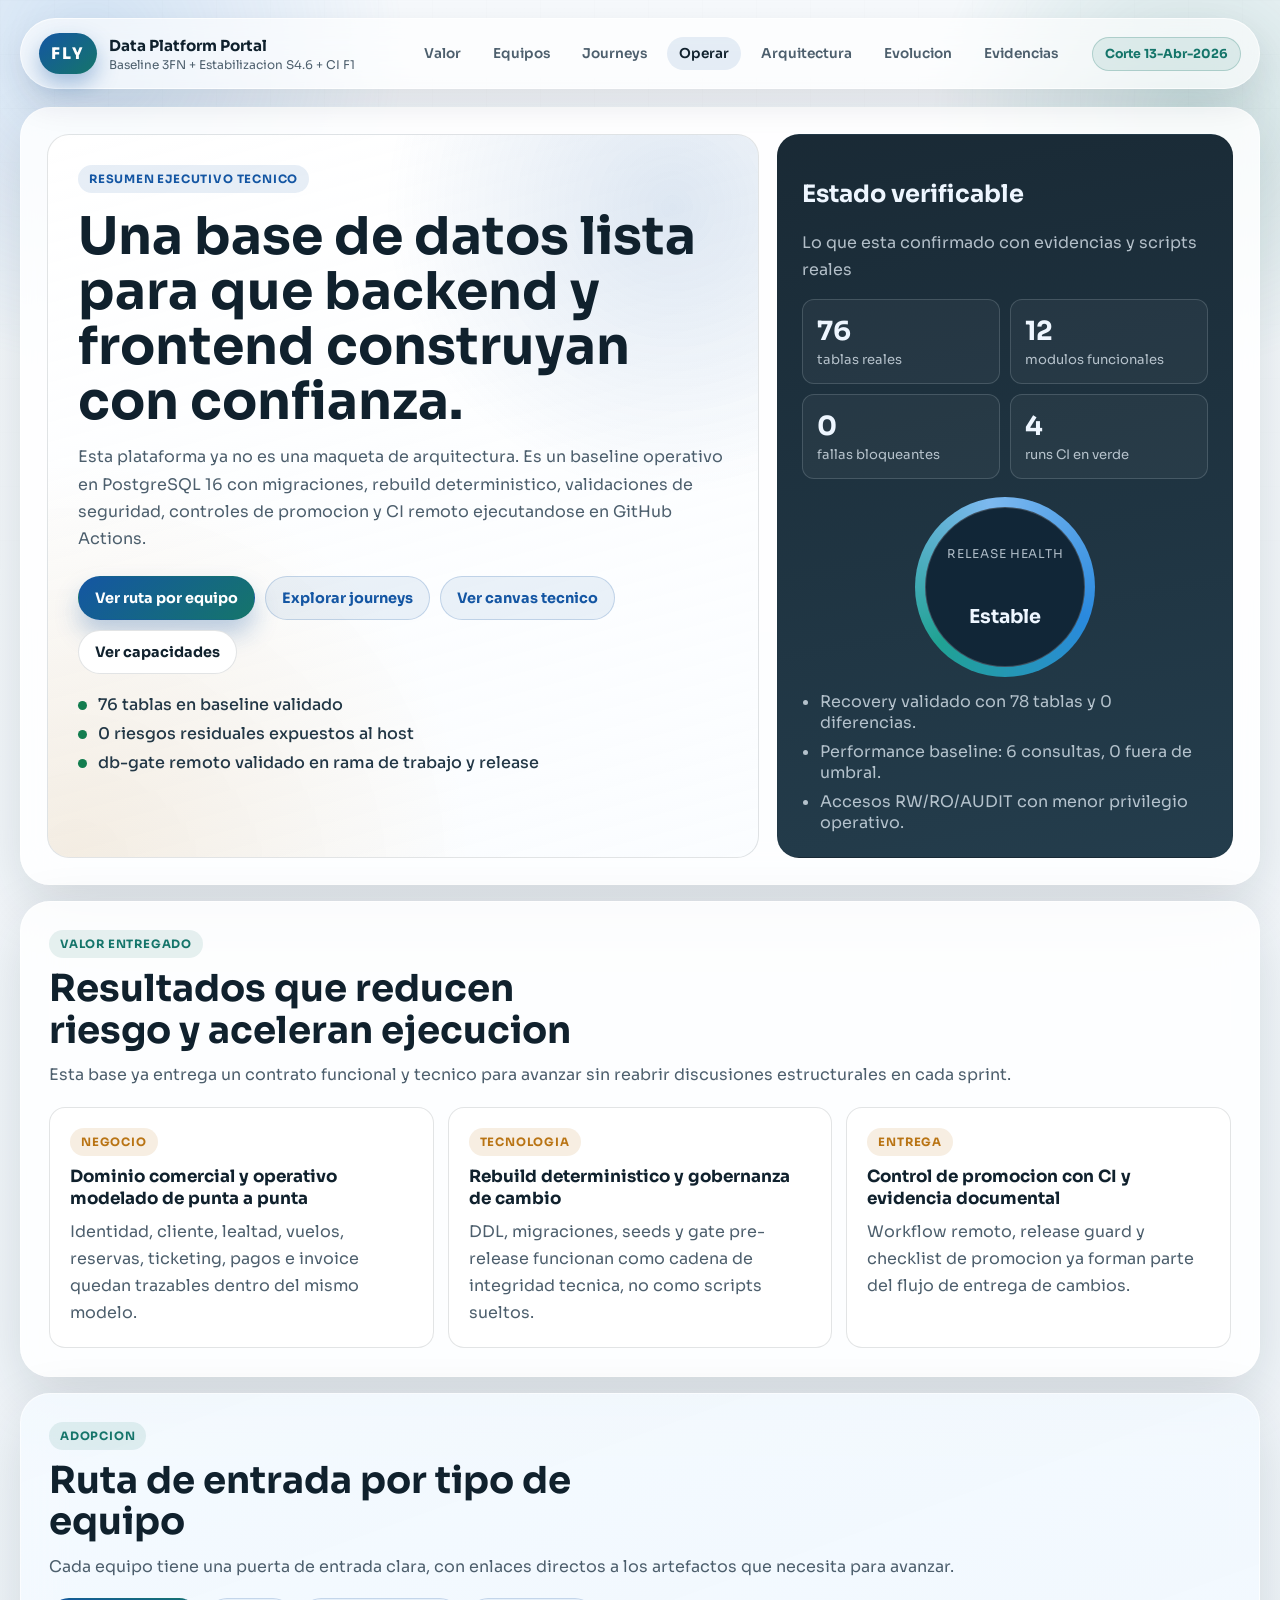
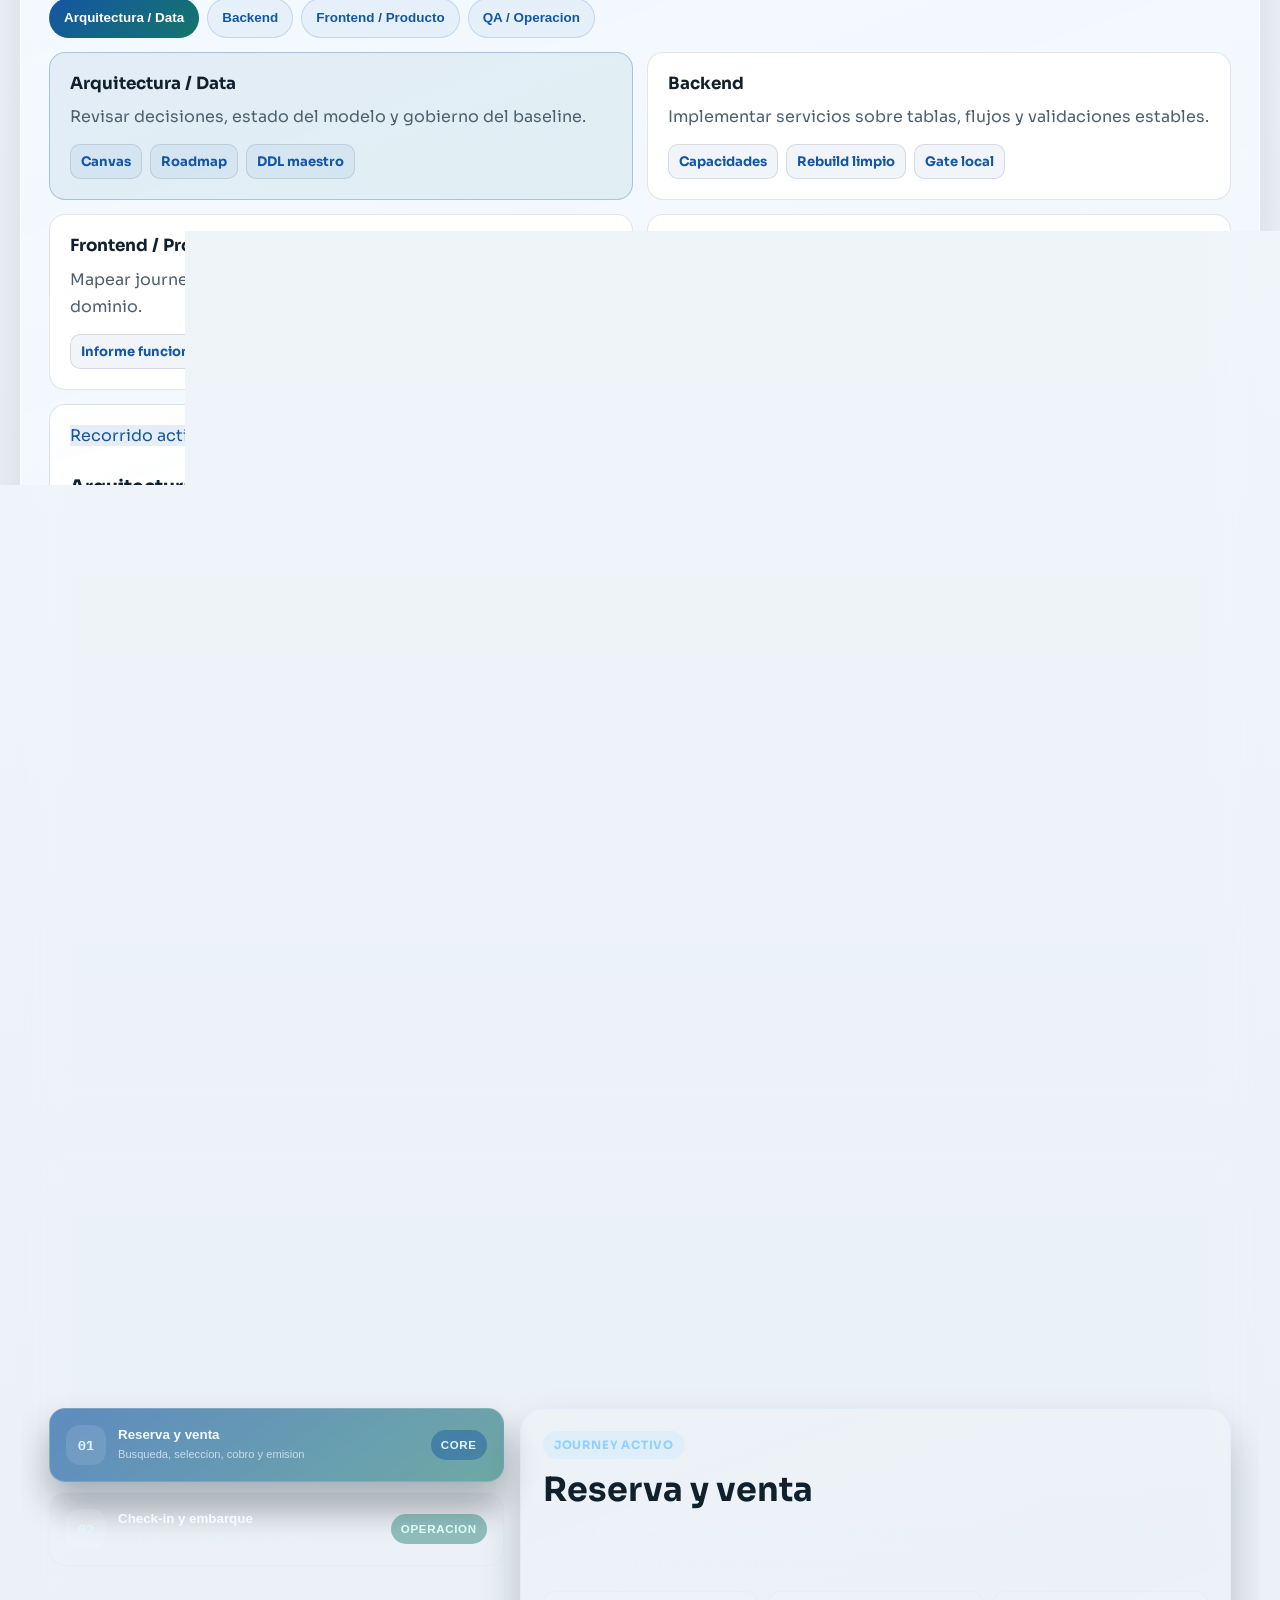
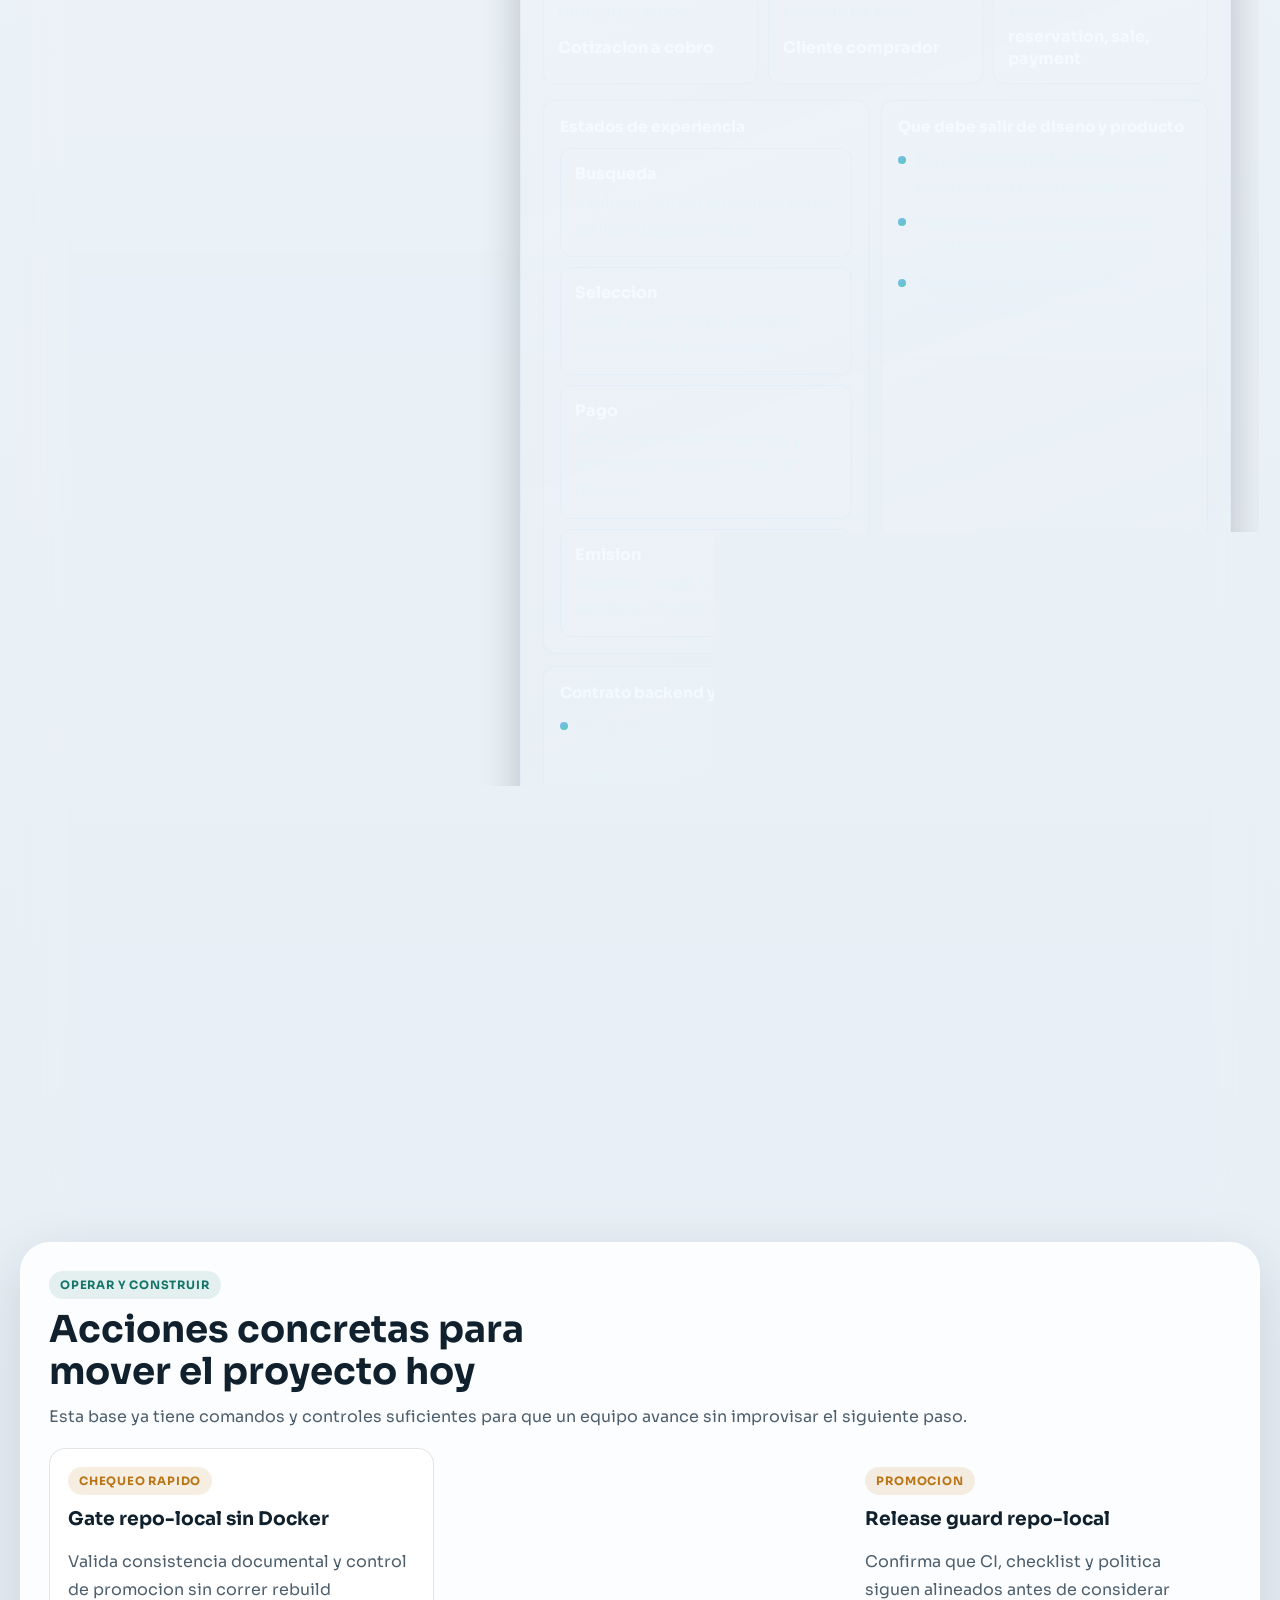
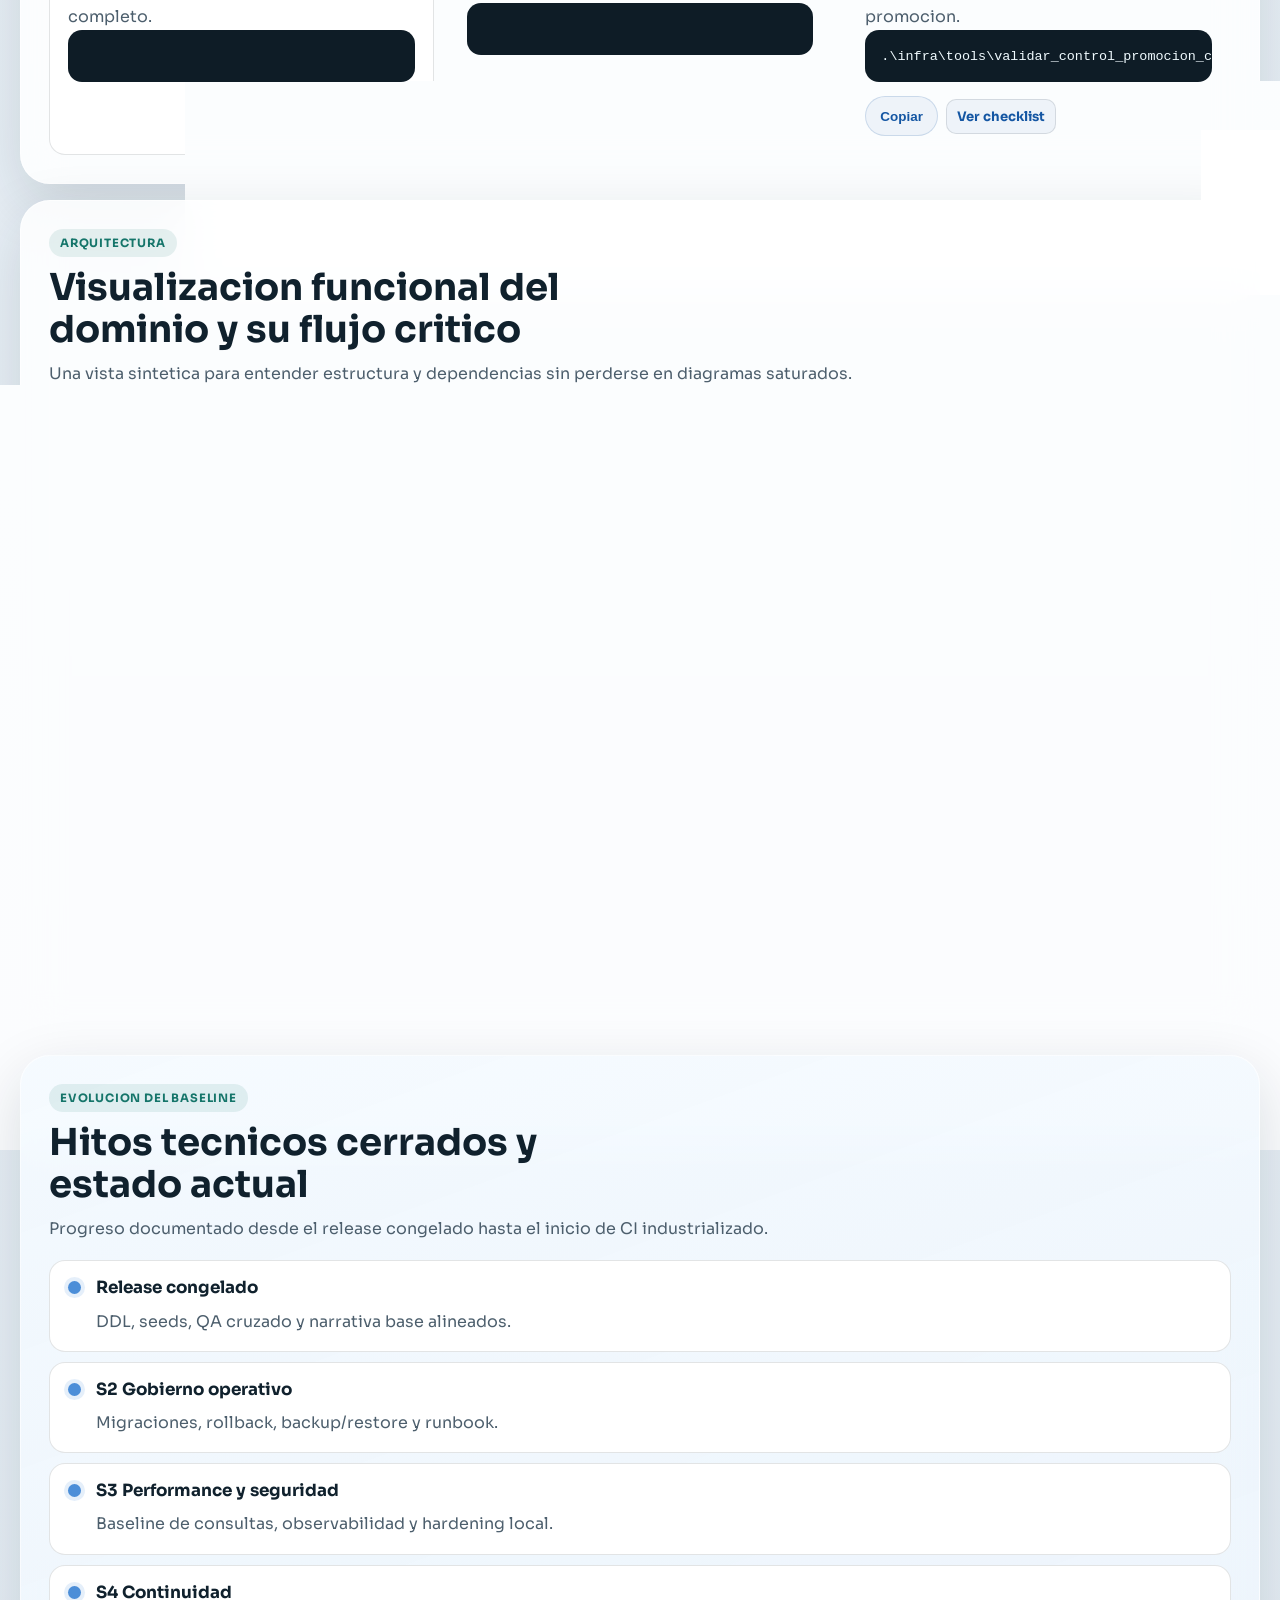
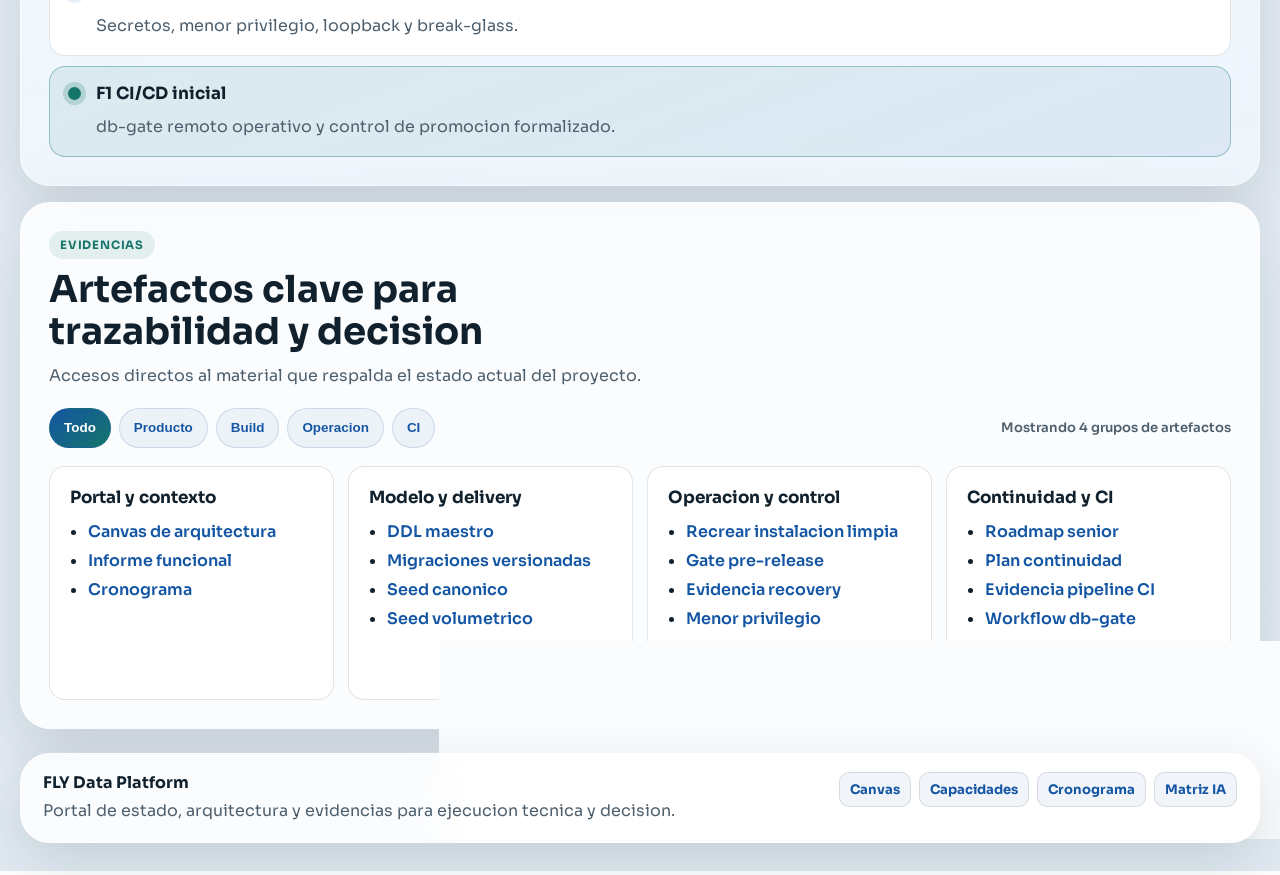
==== commit 7f6f5de1: "Cambios - 2026-04-13" ====
--- a/app/landing/index.html
+++ b/app/landing/index.html
@@ -6,6 +6,7 @@
     <title>FLY Data Platform | Portal Arquitectonico</title>
     <link rel="stylesheet" href="styles.css">
     <link href="https://fonts.googleapis.com/css2?family=Sora:wght@400;500;600;700;800&family=IBM+Plex+Mono:wght@400;500;600&display=swap" rel="stylesheet">
+    <script src="script.js" defer></script>
 </head>
 <body>
     <div class="ambient ambient-a" aria-hidden="true"></div>
@@ -21,13 +22,15 @@
             </span>
         </a>
         <nav class="topnav" aria-label="Navegacion principal">
-            <a href="#valor">Valor</a>
-            <a href="#equipos">Equipos</a>
-            <a href="#arquitectura">Arquitectura</a>
-            <a href="#evolucion">Evolucion</a>
-            <a href="#evidencias">Evidencias</a>
+            <a href="#valor" data-nav-link>Valor</a>
+            <a href="#equipos" data-nav-link>Equipos</a>
+            <a href="#journeys" data-nav-link>Journeys</a>
+            <a href="#operar" data-nav-link>Operar</a>
+            <a href="#arquitectura" data-nav-link>Arquitectura</a>
+            <a href="#evolucion" data-nav-link>Evolucion</a>
+            <a href="#evidencias" data-nav-link>Evidencias</a>
         </nav>
-        <span class="state-pill">Corte 20-Mar-2026</span>
+        <span class="state-pill">Corte 13-Abr-2026</span>
     </header>
 
     <main class="portal">
@@ -42,6 +45,7 @@
                 </p>
                 <div class="hero-actions">
                     <a class="btn btn-primary" href="#equipos">Ver ruta por equipo</a>
+                    <a class="btn btn-secondary" href="#journeys">Explorar journeys</a>
                     <a class="btn btn-secondary" href="../../architecture/canvas/canvas_arquitectura.html">Ver canvas tecnico</a>
                     <a class="btn btn-ghost" href="../../reports/html/funcionalidades_sistema.html">Ver capacidades</a>
                 </div>
@@ -140,8 +144,15 @@
                 </p>
             </header>
 
+            <div class="audience-switcher" role="tablist" aria-label="Perfiles de adopcion">
+                <button class="audience-tab active" type="button" data-audience="arquitectura" aria-selected="true">Arquitectura / Data</button>
+                <button class="audience-tab" type="button" data-audience="backend" aria-selected="false">Backend</button>
+                <button class="audience-tab" type="button" data-audience="frontend" aria-selected="false">Frontend / Producto</button>
+                <button class="audience-tab" type="button" data-audience="operacion" aria-selected="false">QA / Operacion</button>
+            </div>
+
             <div class="route-grid">
-                <article class="route-card">
+                <article class="route-card active" data-audience="arquitectura" tabindex="0" role="button" aria-pressed="true">
                     <h3>Arquitectura / Data</h3>
                     <p>Revisar decisiones, estado del modelo y gobierno del baseline.</p>
                     <div class="route-links">
@@ -151,7 +162,7 @@
                     </div>
                 </article>
 
-                <article class="route-card">
+                <article class="route-card" data-audience="backend" tabindex="0" role="button" aria-pressed="false">
                     <h3>Backend</h3>
                     <p>Implementar servicios sobre tablas, flujos y validaciones estables.</p>
                     <div class="route-links">
@@ -161,7 +172,7 @@
                     </div>
                 </article>
 
-                <article class="route-card">
+                <article class="route-card" data-audience="frontend" tabindex="0" role="button" aria-pressed="false">
                     <h3>Frontend / Producto</h3>
                     <p>Mapear journeys, estados y dependencias funcionales del dominio.</p>
                     <div class="route-links">
@@ -171,13 +182,241 @@
                     </div>
                 </article>
 
-                <article class="route-card">
+                <article class="route-card" data-audience="operacion" tabindex="0" role="button" aria-pressed="false">
                     <h3>Operacion / QA</h3>
                     <p>Auditar salud, riesgos y promocion de cambios con evidencia trazable.</p>
                     <div class="route-links">
                         <a href="../../docs/validacion/EVIDENCIA_PIPELINE_CI_REMOTO_2026-03-20.md">Evidencia CI</a>
                         <a href="../../docs/validacion/POLITICA_PROMOCION_DB_RELEASE_GUARD.md">Release guard</a>
                         <a href="../../docs/validacion/EVIDENCIA_ADMIN_BOOTSTRAP_LOCAL_2026-03-20.md">Admin bootstrap</a>
+                    </div>
+                </article>
+            </div>
+
+            <aside class="audience-brief" id="audience-brief" aria-live="polite">
+                <div class="brief-head">
+                    <span class="brief-kicker">Recorrido activo</span>
+                    <h3>Arquitectura / Data</h3>
+                    <p>Empieza aqui para validar baseline, modelo vigente y siguiente frente sin reabrir decisiones ya cerradas.</p>
+                </div>
+
+                <div class="brief-grid">
+                    <section class="brief-block">
+                        <h4>Que revisar primero</h4>
+                        <ul class="brief-list">
+                            <li>Canvas para ubicar capas, riesgos y continuidad.</li>
+                            <li>Roadmap senior para entender que ya se estabilizo.</li>
+                            <li>DDL maestro para confirmar el contrato fisico real.</li>
+                        </ul>
+                    </section>
+
+                    <section class="brief-block">
+                        <h4>Resultado esperado</h4>
+                        <ul class="brief-list">
+                            <li>Diagnostico claro del baseline vigente.</li>
+                            <li>Decision de frente siguiente con una sola fuente de verdad.</li>
+                            <li>Handoff tecnico consistente para backend y frontend.</li>
+                        </ul>
+                    </section>
+                </div>
+
+                <div class="brief-command">
+                    <span class="command-caption">Primer comando recomendado</span>
+                    <pre class="code-block"><code>.\infra\tools\ejecutar_gate_pre_release.ps1 -SkipDocker</code></pre>
+                    <div class="command-actions">
+                        <button class="copy-btn" type="button" data-copy=".\infra\tools\ejecutar_gate_pre_release.ps1 -SkipDocker">Copiar comando</button>
+                        <span class="command-note">Valida rapido el estado repo-local antes de abrir un nuevo frente de trabajo.</span>
+                    </div>
+                </div>
+            </aside>
+        </section>
+
+        <section id="journeys" class="section section-immersive reveal delay-1">
+            <header class="section-head journey-head">
+                <span class="section-kicker">Diseno + Funcionalidad</span>
+                <h2>Journeys priorizados para materializar una experiencia real</h2>
+                <p>
+                    Elige un flujo y aterriza al mismo tiempo pantallas, estados, contrato backend,
+                    foco QA y los artefactos que el equipo necesita para construir sin ambiguedad.
+                </p>
+            </header>
+
+            <div class="journey-layout">
+                <div class="journey-selector" role="tablist" aria-label="Journeys priorizados">
+                    <button class="journey-tab active" type="button" data-journey="reserva" aria-selected="true">
+                        <span class="journey-tab-index">01</span>
+                        <span class="journey-tab-copy">
+                            <strong>Reserva y venta</strong>
+                            <small>Busqueda, seleccion, cobro y emision</small>
+                        </span>
+                        <span class="journey-signal signal-core">Core</span>
+                    </button>
+
+                    <button class="journey-tab" type="button" data-journey="checkin" aria-selected="false">
+                        <span class="journey-tab-index">02</span>
+                        <span class="journey-tab-copy">
+                            <strong>Check-in y embarque</strong>
+                            <small>Confirmacion, asiento y pase de abordar</small>
+                        </span>
+                        <span class="journey-signal signal-live">Operacion</span>
+                    </button>
+
+                    <button class="journey-tab" type="button" data-journey="postventa" aria-selected="false">
+                        <span class="journey-tab-index">03</span>
+                        <span class="journey-tab-copy">
+                            <strong>Postventa y recaudo</strong>
+                            <small>Cambios, ajustes, devoluciones y trazabilidad</small>
+                        </span>
+                        <span class="journey-signal signal-risk">Riesgo</span>
+                    </button>
+
+                    <button class="journey-tab" type="button" data-journey="lealtad" aria-selected="false">
+                        <span class="journey-tab-index">04</span>
+                        <span class="journey-tab-copy">
+                            <strong>Lealtad y cliente</strong>
+                            <small>Perfil, beneficios y retencion</small>
+                        </span>
+                        <span class="journey-signal signal-growth">Growth</span>
+                    </button>
+                </div>
+
+                <aside class="journey-panel" id="journey-panel" aria-live="polite">
+                    <div class="journey-panel-head">
+                        <span class="journey-kicker">Journey activo</span>
+                        <h3>Reserva y venta</h3>
+                        <p>
+                            Es el flujo que convierte exploracion en ingreso y debe sentirse
+                            confiable, rapido y verificable desde busqueda hasta emision.
+                        </p>
+                    </div>
+
+                    <div class="journey-metrics">
+                        <article class="journey-stat">
+                            <span>Momento critico</span>
+                            <strong>Cotizacion a cobro</strong>
+                        </article>
+                        <article class="journey-stat">
+                            <span>Persona principal</span>
+                            <strong>Cliente comprador</strong>
+                        </article>
+                        <article class="journey-stat">
+                            <span>Tablas eje</span>
+                            <strong>reservation, sale, payment</strong>
+                        </article>
+                    </div>
+
+                    <div class="journey-grid">
+                        <section class="journey-block">
+                            <h4>Estados de experiencia</h4>
+                            <div class="journey-state-grid">
+                                <article class="state-card">
+                                    <strong>Busqueda</strong>
+                                    <p>Explorar origen, destino, fecha, tarifa y disponibilidad.</p>
+                                </article>
+                                <article class="state-card">
+                                    <strong>Seleccion</strong>
+                                    <p>Elegir vuelo, tarifa, asientos base y datos del pasajero.</p>
+                                </article>
+                                <article class="state-card">
+                                    <strong>Pago</strong>
+                                    <p>Confirmar monto, metodo y resultado transaccional sin friccion.</p>
+                                </article>
+                                <article class="state-card">
+                                    <strong>Emision</strong>
+                                    <p>Mostrar ticket, localizador, recibo e invoice trazable.</p>
+                                </article>
+                            </div>
+                        </section>
+
+                        <section class="journey-block">
+                            <h4>Que debe salir de diseno y producto</h4>
+                            <ul class="journey-list">
+                                <li>Flujo completo de compra con estados claros y recuperables.</li>
+                                <li>Mensajes consistentes para validaciones, rechazo y exito.</li>
+                                <li>Resumen final que conecte reserva, ticket e invoice.</li>
+                            </ul>
+                        </section>
+
+                        <section class="journey-block">
+                            <h4>Contrato backend y datos</h4>
+                            <ul class="journey-list">
+                                <li>Persistencia ordenada entre reservation, sale, payment y ticket.</li>
+                                <li>Trazabilidad de transaccion y relacion con invoice.</li>
+                                <li>Estados idempotentes para reintento y confirmacion.</li>
+                            </ul>
+                        </section>
+
+                        <section class="journey-block">
+                            <h4>QA y liberacion</h4>
+                            <ul class="journey-list">
+                                <li>Caso feliz de compra completo con evidencia final.</li>
+                                <li>Fallas de cobro sin doble emision ni registros huerfanos.</li>
+                                <li>Chequeo de consistencia previo a promover cambios.</li>
+                            </ul>
+                        </section>
+                    </div>
+
+                    <div class="journey-footer">
+                        <div class="journey-links">
+                            <a href="../../reports/html/funcionalidades_sistema.html">Abrir informe funcional</a>
+                            <a href="../../db/ddl/modelo_postgresql.sql">Abrir DDL maestro</a>
+                            <a href="../../infra/tools/ejecutar_gate_pre_release.ps1">Abrir gate local</a>
+                        </div>
+
+                        <div class="journey-command">
+                            <span class="command-caption">Siguiente paso recomendado</span>
+                            <pre class="code-block"><code>.\infra\tools\ejecutar_gate_pre_release.ps1 -SkipDocker</code></pre>
+                            <div class="command-actions">
+                                <button class="copy-btn" type="button" data-copy=".\infra\tools\ejecutar_gate_pre_release.ps1 -SkipDocker">Copiar comando</button>
+                                <span class="command-note">Usa este corte rapido antes de traducir el journey a backlog visual y tareas tecnicas.</span>
+                            </div>
+                        </div>
+                    </div>
+                </aside>
+            </div>
+        </section>
+
+        <section id="operar" class="section reveal delay-1">
+            <header class="section-head">
+                <span class="section-kicker">Operar y Construir</span>
+                <h2>Acciones concretas para mover el proyecto hoy</h2>
+                <p>
+                    Esta base ya tiene comandos y controles suficientes para que un equipo avance
+                    sin improvisar el siguiente paso.
+                </p>
+            </header>
+
+            <div class="command-grid">
+                <article class="command-card">
+                    <span class="command-tag">Chequeo rapido</span>
+                    <h3>Gate repo-local sin Docker</h3>
+                    <p>Valida consistencia documental y control de promocion sin correr rebuild completo.</p>
+                    <pre class="code-block"><code>.\infra\tools\ejecutar_gate_pre_release.ps1 -SkipDocker</code></pre>
+                    <div class="command-actions">
+                        <button class="copy-btn" type="button" data-copy=".\infra\tools\ejecutar_gate_pre_release.ps1 -SkipDocker">Copiar</button>
+                        <a class="command-link" href="../../infra/tools/ejecutar_gate_pre_release.ps1">Ver script</a>
+                    </div>
+                </article>
+
+                <article class="command-card">
+                    <span class="command-tag">Chequeo integral</span>
+                    <h3>Gate completo con rebuild</h3>
+                    <p>Ejecuta el baseline de punta a punta cuando necesites un corte tecnico fuerte.</p>
+                    <pre class="code-block"><code>.\infra\tools\ejecutar_gate_pre_release.ps1</code></pre>
+                    <div class="command-actions">
+                        <button class="copy-btn" type="button" data-copy=".\infra\tools\ejecutar_gate_pre_release.ps1">Copiar</button>
+                        <a class="command-link" href="../../infra/docker/recrear_instalacion_limpia.ps1">Ver rebuild limpio</a>
+                    </div>
+                </article>
+
+                <article class="command-card">
+                    <span class="command-tag">Promocion</span>
+                    <h3>Release guard repo-local</h3>
+                    <p>Confirma que CI, checklist y politica siguen alineados antes de considerar promocion.</p>
+                    <pre class="code-block"><code>.\infra\tools\validar_control_promocion_ci.ps1</code></pre>
+                    <div class="command-actions">
+                        <button class="copy-btn" type="button" data-copy=".\infra\tools\validar_control_promocion_ci.ps1">Copiar</button>
+                        <a class="command-link" href="../../docs/validacion/CHECKLIST_PROMOCION_CI_DB.md">Ver checklist</a>
                     </div>
                 </article>
             </div>
@@ -269,8 +508,17 @@
                 </p>
             </header>
 
+            <div class="filter-row">
+                <button class="filter-chip active" type="button" data-filter="all">Todo</button>
+                <button class="filter-chip" type="button" data-filter="producto">Producto</button>
+                <button class="filter-chip" type="button" data-filter="build">Build</button>
+                <button class="filter-chip" type="button" data-filter="operacion">Operacion</button>
+                <button class="filter-chip" type="button" data-filter="ci">CI</button>
+                <span class="filter-status" data-filter-status>Mostrando 4 grupos de artefactos</span>
+            </div>
+
             <div class="evidence-grid">
-                <article class="evidence-card">
+                <article class="evidence-card" data-tags="producto build">
                     <h3>Portal y contexto</h3>
                     <ul>
                         <li><a href="../../architecture/canvas/canvas_arquitectura.html">Canvas de arquitectura</a></li>
@@ -279,7 +527,7 @@
                     </ul>
                 </article>
 
-                <article class="evidence-card">
+                <article class="evidence-card" data-tags="build producto">
                     <h3>Modelo y delivery</h3>
                     <ul>
                         <li><a href="../../db/ddl/modelo_postgresql.sql">DDL maestro</a></li>
@@ -289,7 +537,7 @@
                     </ul>
                 </article>
 
-                <article class="evidence-card">
+                <article class="evidence-card" data-tags="operacion build">
                     <h3>Operacion y control</h3>
                     <ul>
                         <li><a href="../../infra/docker/recrear_instalacion_limpia.ps1">Recrear instalacion limpia</a></li>
@@ -299,13 +547,14 @@
                     </ul>
                 </article>
 
-                <article class="evidence-card">
+                <article class="evidence-card" data-tags="ci operacion">
                     <h3>Continuidad y CI</h3>
                     <ul>
                         <li><a href="../../docs/planes/ROADMAP_ESTABILIZACION_DB_SENIOR.md">Roadmap senior</a></li>
                         <li><a href="../../docs/planes/PLAN_CONTINUIDAD_FASES_2026-03-19.md">Plan continuidad</a></li>
                         <li><a href="../../docs/validacion/EVIDENCIA_PIPELINE_CI_REMOTO_2026-03-20.md">Evidencia pipeline CI</a></li>
                         <li><a href="../../.github/workflows/db-gate.yml">Workflow db-gate</a></li>
+                        <li><a href="../../docs/validacion/RUNBOOK_BRANCH_PROTECTION_GITHUB.md">Runbook branch protection</a></li>
                     </ul>
                 </article>
             </div>
--- a/app/landing/styles.css
+++ b/app/landing/styles.css
@@ -174,6 +174,11 @@
     background: rgba(16, 33, 45, 0.08);
 }
 
+.topnav a.active {
+    color: var(--ink);
+    background: rgba(20, 86, 163, 0.1);
+}
+
 .state-pill {
     padding: 8px 12px;
     border-radius: 999px;
@@ -190,6 +195,10 @@
     margin-bottom: 24px;
 }
 
+.scroll-target {
+    scroll-margin-top: 118px;
+}
+
 .hero,
 .section,
 .footer {
@@ -238,7 +247,8 @@
 .tagline,
 .section-kicker,
 .pillar-tag,
-.flow-label {
+.flow-label,
+.journey-kicker {
     display: inline-flex;
     align-items: center;
     gap: 8px;
@@ -433,6 +443,56 @@
     background: linear-gradient(160deg, rgba(244, 250, 255, 0.88), rgba(239, 246, 253, 0.84));
 }
 
+.section-immersive {
+    position: relative;
+    overflow: hidden;
+    background: linear-gradient(155deg, rgba(8, 29, 44, 0.96), rgba(16, 43, 61, 0.95));
+    border-color: rgba(125, 185, 240, 0.18);
+}
+
+.section-immersive::before {
+    content: "";
+    position: absolute;
+    inset: 0;
+    background:
+        radial-gradient(circle at 12% 18%, rgba(76, 142, 216, 0.22) 0%, rgba(76, 142, 216, 0) 32%),
+        radial-gradient(circle at 92% 78%, rgba(21, 117, 106, 0.18) 0%, rgba(21, 117, 106, 0) 28%);
+    pointer-events: none;
+}
+
+.section-immersive > * {
+    position: relative;
+    z-index: 1;
+}
+
+.section-immersive .section-kicker,
+.journey-kicker {
+    color: #8ed0ff;
+    background: rgba(142, 208, 255, 0.14);
+}
+
+.section-immersive .section-head h2,
+.section-immersive .section-head h3,
+.section-immersive .journey-tab strong,
+.section-immersive .journey-stat strong,
+.section-immersive .journey-block h4,
+.section-immersive .state-card strong {
+    color: #f3fbff;
+}
+
+.section-immersive .section-head p,
+.section-immersive .journey-panel-head p,
+.section-immersive .journey-stat span,
+.section-immersive .journey-list li,
+.section-immersive .state-card p,
+.section-immersive .command-note {
+    color: rgba(230, 242, 250, 0.78);
+}
+
+.journey-head {
+    margin-bottom: 20px;
+}
+
 .section-head {
     display: grid;
     gap: 10px;
@@ -499,11 +559,249 @@
     grid-template-columns: repeat(2, minmax(0, 1fr));
 }
 
+.audience-switcher {
+    margin-bottom: 14px;
+    display: flex;
+    flex-wrap: wrap;
+    gap: 8px;
+}
+
+.audience-tab,
+.copy-btn,
+.filter-chip {
+    display: inline-flex;
+    align-items: center;
+    justify-content: center;
+    min-height: 40px;
+    padding: 0 14px;
+    border-radius: 999px;
+    border: 1px solid rgba(20, 86, 163, 0.16);
+    background: rgba(20, 86, 163, 0.06);
+    color: var(--primary);
+    font-size: 0.84rem;
+    font-weight: 700;
+    cursor: pointer;
+    transition: transform 0.2s ease, background-color 0.2s ease, color 0.2s ease, border-color 0.2s ease;
+}
+
+.audience-tab:hover,
+.copy-btn:hover,
+.filter-chip:hover {
+    transform: translateY(-2px);
+}
+
+.audience-tab.active,
+.copy-btn.is-copied,
+.filter-chip.active {
+    color: #fff;
+    border-color: transparent;
+    background: linear-gradient(140deg, var(--primary), var(--teal));
+}
+
+.route-card {
+    cursor: pointer;
+    transition: transform 0.2s ease, border-color 0.2s ease, box-shadow 0.2s ease, background-color 0.2s ease;
+}
+
+.route-card:hover,
+.route-card:focus-visible {
+    transform: translateY(-4px);
+    box-shadow: var(--shadow-md);
+    outline: none;
+}
+
+.route-card.active {
+    border-color: rgba(20, 86, 163, 0.28);
+    background: linear-gradient(160deg, rgba(20, 86, 163, 0.08), rgba(21, 117, 106, 0.08));
+}
+
+.audience-brief {
+    margin-top: 14px;
+    padding: 20px;
+    display: grid;
+    gap: 14px;
+    border: 1px solid var(--line);
+    border-radius: var(--radius-md);
+    background: linear-gradient(165deg, rgba(255, 255, 255, 0.98), rgba(245, 250, 255, 0.88));
+}
+
+.brief-head {
+    display: grid;
+    gap: 10px;
+}
+
+.brief-kicker {
+    color: var(--primary);
+    background: rgba(20, 86, 163, 0.1);
+}
+
+.brief-grid {
+    display: grid;
+    grid-template-columns: repeat(2, minmax(0, 1fr));
+    gap: 12px;
+}
+
+.brief-block {
+    padding: 16px;
+    border: 1px solid var(--line);
+    border-radius: var(--radius-sm);
+    background: rgba(20, 86, 163, 0.04);
+}
+
+.brief-block h4 {
+    margin: 0 0 10px;
+    font-size: 0.92rem;
+}
+
+.brief-links {
+    display: grid;
+    gap: 8px;
+}
+
+.brief-links a {
+    display: flex;
+    align-items: center;
+    justify-content: space-between;
+    gap: 12px;
+    padding: 10px 12px;
+    border-radius: 12px;
+    border: 1px solid var(--line);
+    background: rgba(20, 86, 163, 0.04);
+    color: var(--primary);
+    font-weight: 700;
+}
+
+.brief-list {
+    margin: 0;
+    padding: 0;
+    list-style: none;
+    display: grid;
+    gap: 10px;
+}
+
+.brief-list li {
+    position: relative;
+    padding-left: 20px;
+}
+
+.brief-list li::before {
+    content: "";
+    width: 9px;
+    height: 9px;
+    border-radius: 50%;
+    background: var(--ok);
+    position: absolute;
+    left: 0;
+    top: 0.45em;
+}
+
+.brief-command,
+.command-card {
+    padding: 18px;
+    border: 1px solid var(--line);
+    border-radius: var(--radius-md);
+    background: var(--surface-strong);
+}
+
+.brief-command {
+    background: linear-gradient(160deg, rgba(20, 86, 163, 0.08), rgba(21, 117, 106, 0.08));
+}
+
+.command-caption,
+.command-tag {
+    display: inline-flex;
+    align-items: center;
+    gap: 8px;
+    width: fit-content;
+    padding: 7px 11px;
+    border-radius: 999px;
+    font-size: 0.72rem;
+    font-weight: 700;
+    letter-spacing: 0.07em;
+    text-transform: uppercase;
+}
+
+.command-caption {
+    margin-bottom: 10px;
+    color: var(--primary);
+}
+
+.command-tag {
+    margin-bottom: 12px;
+    color: var(--amber);
+    background: rgba(185, 116, 20, 0.12);
+}
+
+.code-block {
+    margin: 0;
+    padding: 14px 16px;
+    border-radius: 14px;
+    background: #0e1c26;
+    color: #f0fbff;
+    font-family: var(--font-mono);
+    font-size: 0.84rem;
+    line-height: 1.65;
+    overflow-x: auto;
+}
+
+.command-grid {
+    display: grid;
+    gap: 14px;
+    grid-template-columns: repeat(3, minmax(0, 1fr));
+}
+
+.command-card h3 {
+    margin-top: 0;
+}
+
+.command-actions {
+    margin-top: 14px;
+    display: flex;
+    flex-wrap: wrap;
+    gap: 8px;
+    align-items: center;
+}
+
+.command-link {
+    padding: 8px 10px;
+    border-radius: 10px;
+    border: 1px solid var(--line);
+    background: rgba(20, 86, 163, 0.06);
+    color: var(--primary);
+    font-size: 0.82rem;
+    font-weight: 700;
+}
+
+.command-note {
+    color: var(--ink-soft);
+    font-size: 0.8rem;
+    line-height: 1.5;
+}
+
 .route-links {
     margin-top: 14px;
     display: flex;
     flex-wrap: wrap;
     gap: 8px;
+}
+
+.route-meta {
+    margin-bottom: 12px;
+    display: flex;
+    flex-wrap: wrap;
+    gap: 8px;
+}
+
+.route-meta span {
+    display: inline-flex;
+    align-items: center;
+    gap: 6px;
+    padding: 6px 10px;
+    border-radius: 999px;
+    font-size: 0.75rem;
+    font-weight: 700;
+    background: rgba(16, 33, 45, 0.06);
+    color: var(--ink-soft);
 }
 
 .route-links a,
@@ -515,6 +813,250 @@
     color: var(--primary);
     font-size: 0.82rem;
     font-weight: 700;
+}
+
+.journey-layout {
+    display: grid;
+    gap: 16px;
+    grid-template-columns: 0.78fr 1.22fr;
+    align-items: start;
+}
+
+.journey-selector {
+    display: grid;
+    gap: 10px;
+}
+
+.journey-tab {
+    width: 100%;
+    padding: 16px;
+    display: grid;
+    grid-template-columns: auto 1fr auto;
+    gap: 12px;
+    align-items: center;
+    text-align: left;
+    border-radius: var(--radius-md);
+    border: 1px solid rgba(184, 219, 245, 0.16);
+    background: rgba(255, 255, 255, 0.05);
+    backdrop-filter: blur(14px);
+    cursor: pointer;
+    transition: transform 0.22s ease, border-color 0.22s ease, background-color 0.22s ease, box-shadow 0.22s ease;
+}
+
+.journey-tab:hover,
+.journey-tab:focus-visible {
+    transform: translateY(-3px);
+    border-color: rgba(142, 208, 255, 0.34);
+    box-shadow: 0 18px 28px rgba(5, 18, 28, 0.22);
+    outline: none;
+}
+
+.journey-tab.active {
+    border-color: rgba(255, 255, 255, 0.16);
+    background: linear-gradient(145deg, rgba(20, 86, 163, 0.66), rgba(21, 117, 106, 0.58));
+    box-shadow: 0 20px 34px rgba(5, 18, 28, 0.3);
+}
+
+.journey-tab-index {
+    width: 40px;
+    height: 40px;
+    border-radius: 14px;
+    display: grid;
+    place-items: center;
+    font-family: var(--font-mono);
+    font-size: 0.84rem;
+    font-weight: 700;
+    color: #dff6ff;
+    background: rgba(255, 255, 255, 0.1);
+}
+
+.journey-tab-copy {
+    display: grid;
+    gap: 4px;
+}
+
+.journey-tab-copy small {
+    color: rgba(230, 242, 250, 0.76);
+    line-height: 1.45;
+}
+
+.journey-signal {
+    display: inline-flex;
+    align-items: center;
+    justify-content: center;
+    min-height: 30px;
+    padding: 0 10px;
+    border-radius: 999px;
+    font-size: 0.72rem;
+    font-weight: 800;
+    letter-spacing: 0.06em;
+    text-transform: uppercase;
+    white-space: nowrap;
+}
+
+.signal-core {
+    color: #dff6ff;
+    background: rgba(20, 86, 163, 0.44);
+}
+
+.signal-live {
+    color: #d9fff4;
+    background: rgba(21, 117, 106, 0.42);
+}
+
+.signal-risk {
+    color: #fff0da;
+    background: rgba(185, 116, 20, 0.42);
+}
+
+.signal-growth {
+    color: #eff2ff;
+    background: rgba(103, 112, 195, 0.38);
+}
+
+.journey-panel {
+    padding: 22px;
+    border-radius: calc(var(--radius-lg) + 2px);
+    border: 1px solid rgba(184, 219, 245, 0.16);
+    background: linear-gradient(160deg, rgba(255, 255, 255, 0.1), rgba(215, 236, 252, 0.08));
+    backdrop-filter: blur(16px);
+    box-shadow: 0 22px 40px rgba(5, 18, 28, 0.22);
+    display: grid;
+    gap: 16px;
+}
+
+.journey-panel-head {
+    display: grid;
+    gap: 10px;
+}
+
+.journey-panel-head h3 {
+    margin: 0;
+    font-size: clamp(1.3rem, 2.6vw, 2.1rem);
+}
+
+.journey-metrics {
+    display: grid;
+    gap: 10px;
+    grid-template-columns: repeat(3, minmax(0, 1fr));
+}
+
+.journey-stat,
+.journey-block,
+.state-card {
+    border: 1px solid rgba(184, 219, 245, 0.16);
+    border-radius: var(--radius-sm);
+    background: rgba(255, 255, 255, 0.05);
+}
+
+.journey-stat {
+    padding: 14px;
+    display: grid;
+    gap: 6px;
+}
+
+.journey-stat span {
+    font-size: 0.74rem;
+    letter-spacing: 0.06em;
+    text-transform: uppercase;
+}
+
+.journey-stat strong {
+    line-height: 1.35;
+}
+
+.journey-grid {
+    display: grid;
+    gap: 12px;
+    grid-template-columns: repeat(2, minmax(0, 1fr));
+}
+
+.journey-block {
+    padding: 16px;
+}
+
+.journey-block h4 {
+    margin: 0 0 12px;
+    font-size: 0.96rem;
+}
+
+.journey-list {
+    margin: 0;
+    padding: 0;
+    list-style: none;
+    display: grid;
+    gap: 10px;
+}
+
+.journey-list li,
+.state-card p {
+    line-height: 1.6;
+}
+
+.journey-list li {
+    position: relative;
+    padding-left: 18px;
+}
+
+.journey-list li::before {
+    content: "";
+    width: 8px;
+    height: 8px;
+    border-radius: 50%;
+    position: absolute;
+    left: 0;
+    top: 0.5em;
+    background: linear-gradient(140deg, #7db9f0, #57cab9);
+}
+
+.journey-state-grid {
+    display: grid;
+    gap: 10px;
+}
+
+.state-card {
+    padding: 14px;
+}
+
+.state-card strong {
+    display: block;
+    margin-bottom: 6px;
+}
+
+.journey-footer {
+    display: grid;
+    gap: 14px;
+    grid-template-columns: 1fr 1.08fr;
+    align-items: start;
+}
+
+.journey-links {
+    display: grid;
+    gap: 8px;
+}
+
+.journey-links a {
+    display: flex;
+    align-items: center;
+    justify-content: space-between;
+    gap: 12px;
+    padding: 11px 12px;
+    border-radius: 12px;
+    border: 1px solid rgba(184, 219, 245, 0.16);
+    background: rgba(255, 255, 255, 0.06);
+    color: #dff6ff;
+    font-weight: 700;
+}
+
+.journey-command {
+    padding: 18px;
+    border-radius: var(--radius-md);
+    border: 1px solid rgba(184, 219, 245, 0.16);
+    background: rgba(4, 14, 22, 0.3);
+}
+
+.journey-command .command-caption {
+    color: #8ed0ff;
 }
 
 .architecture-layout {
@@ -622,6 +1164,25 @@
     grid-template-columns: repeat(4, minmax(0, 1fr));
 }
 
+.filter-row {
+    margin-bottom: 18px;
+    display: flex;
+    align-items: center;
+    gap: 8px;
+    flex-wrap: wrap;
+}
+
+.filter-status {
+    margin-left: auto;
+    color: var(--ink-soft);
+    font-size: 0.82rem;
+    font-weight: 600;
+}
+
+.evidence-card.is-hidden {
+    display: none;
+}
+
 .evidence-card ul {
     margin: 12px 0 0;
     padding-left: 18px;
@@ -698,13 +1259,16 @@
     }
 
     .hero,
-    .architecture-layout {
+    .architecture-layout,
+    .journey-layout,
+    .journey-footer {
         grid-template-columns: 1fr;
     }
 
     .pillar-grid,
     .route-grid,
-    .evidence-grid {
+    .evidence-grid,
+    .command-grid {
         grid-template-columns: repeat(2, minmax(0, 1fr));
     }
 }
@@ -763,8 +1327,17 @@
     .pillar-grid,
     .route-grid,
     .domain-matrix,
-    .evidence-grid {
+    .evidence-grid,
+    .brief-grid,
+    .command-grid,
+    .journey-grid,
+    .journey-metrics {
         grid-template-columns: 1fr;
+    }
+
+    .filter-status {
+        width: 100%;
+        margin-left: 0;
     }
 
     .signal-ring {
@@ -779,4 +1352,13 @@
     .footer-links {
         justify-content: flex-start;
     }
-}
+
+    .journey-tab {
+        grid-template-columns: auto 1fr;
+    }
+
+    .journey-signal {
+        grid-column: 1 / -1;
+        justify-self: start;
+    }
+}
